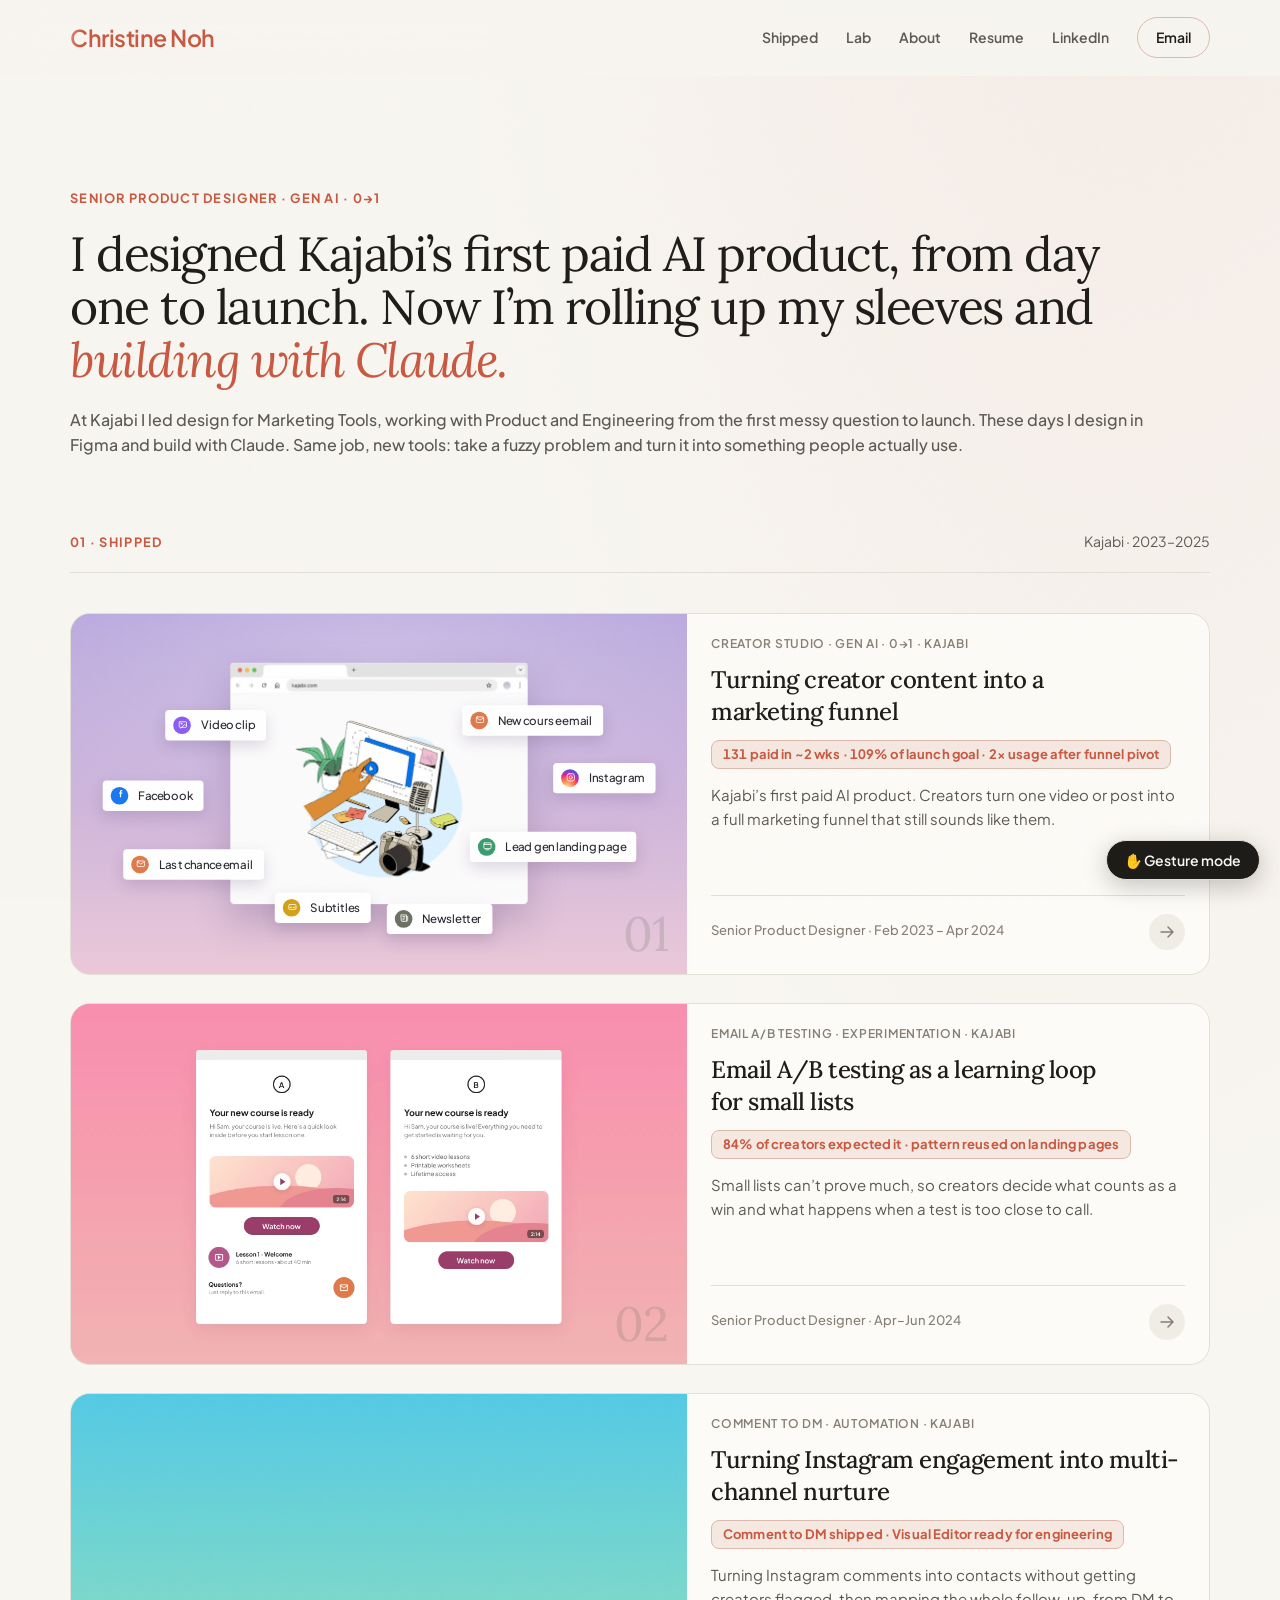
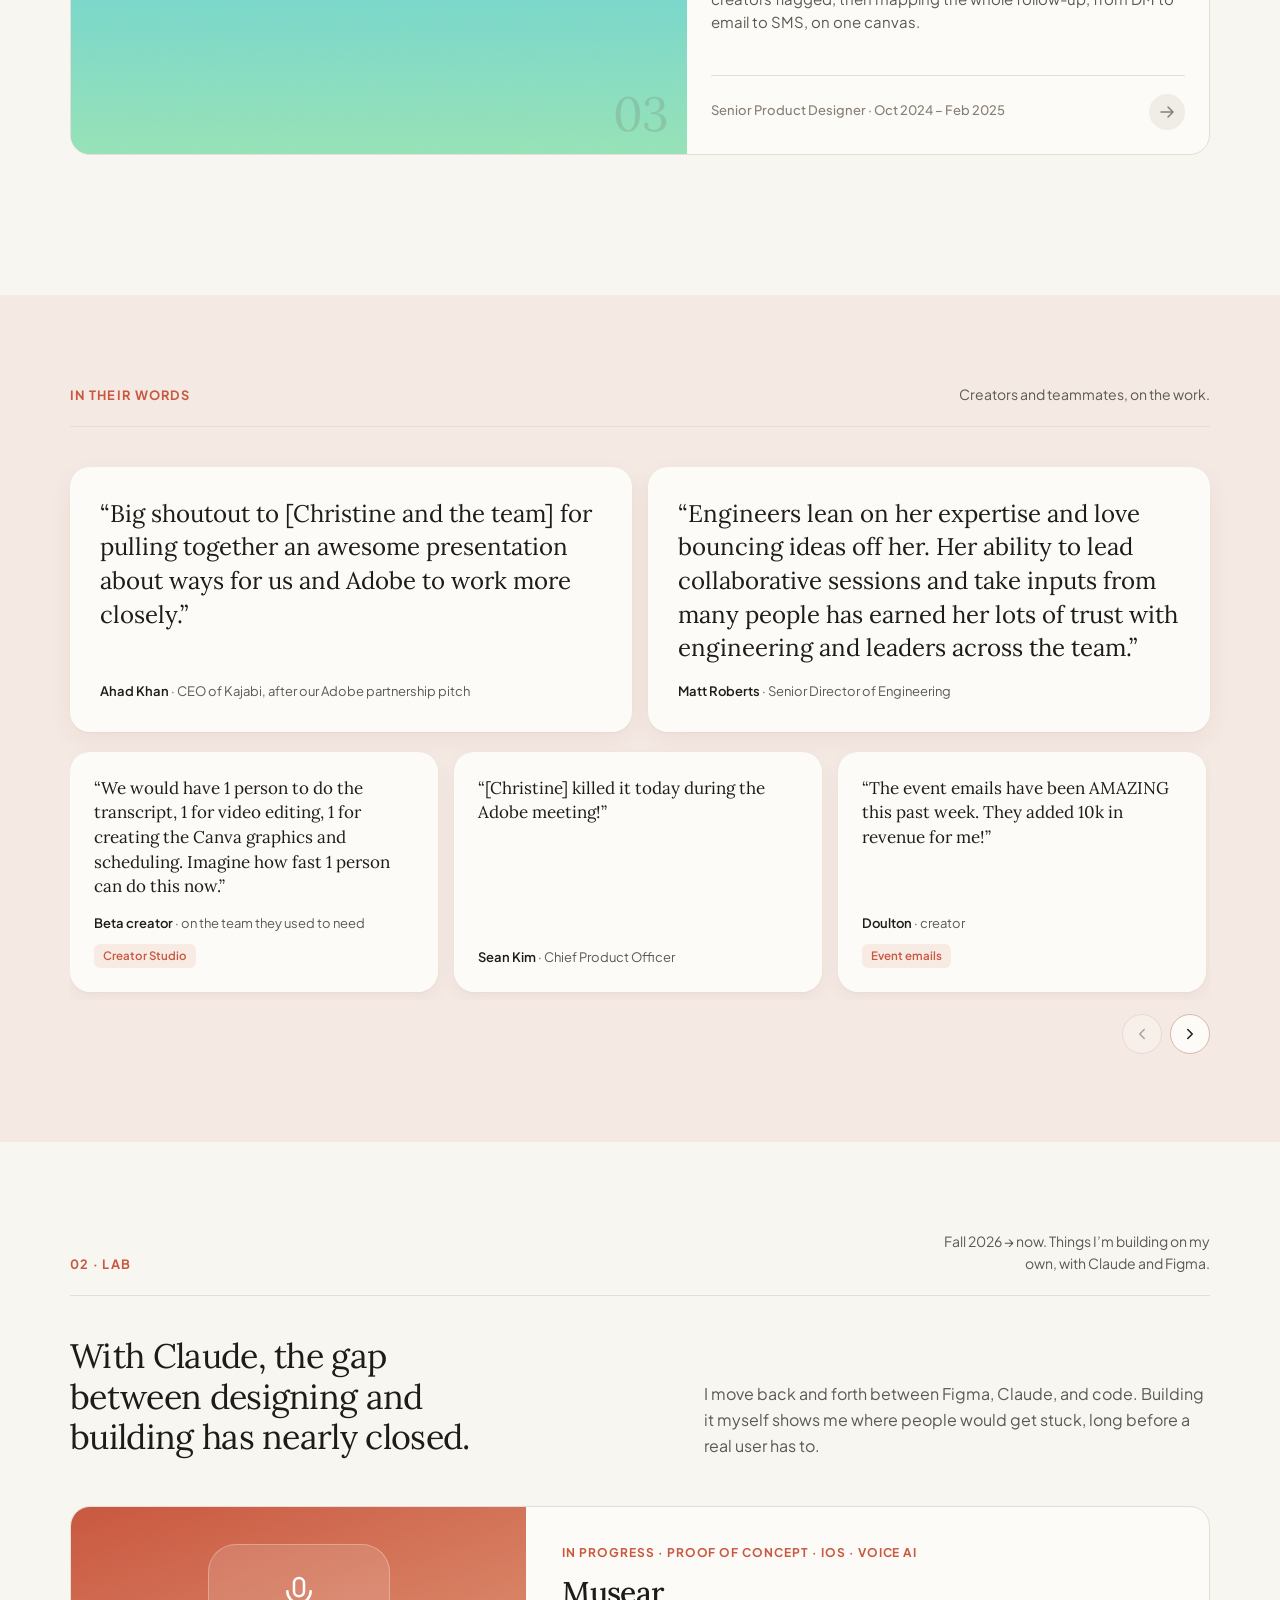
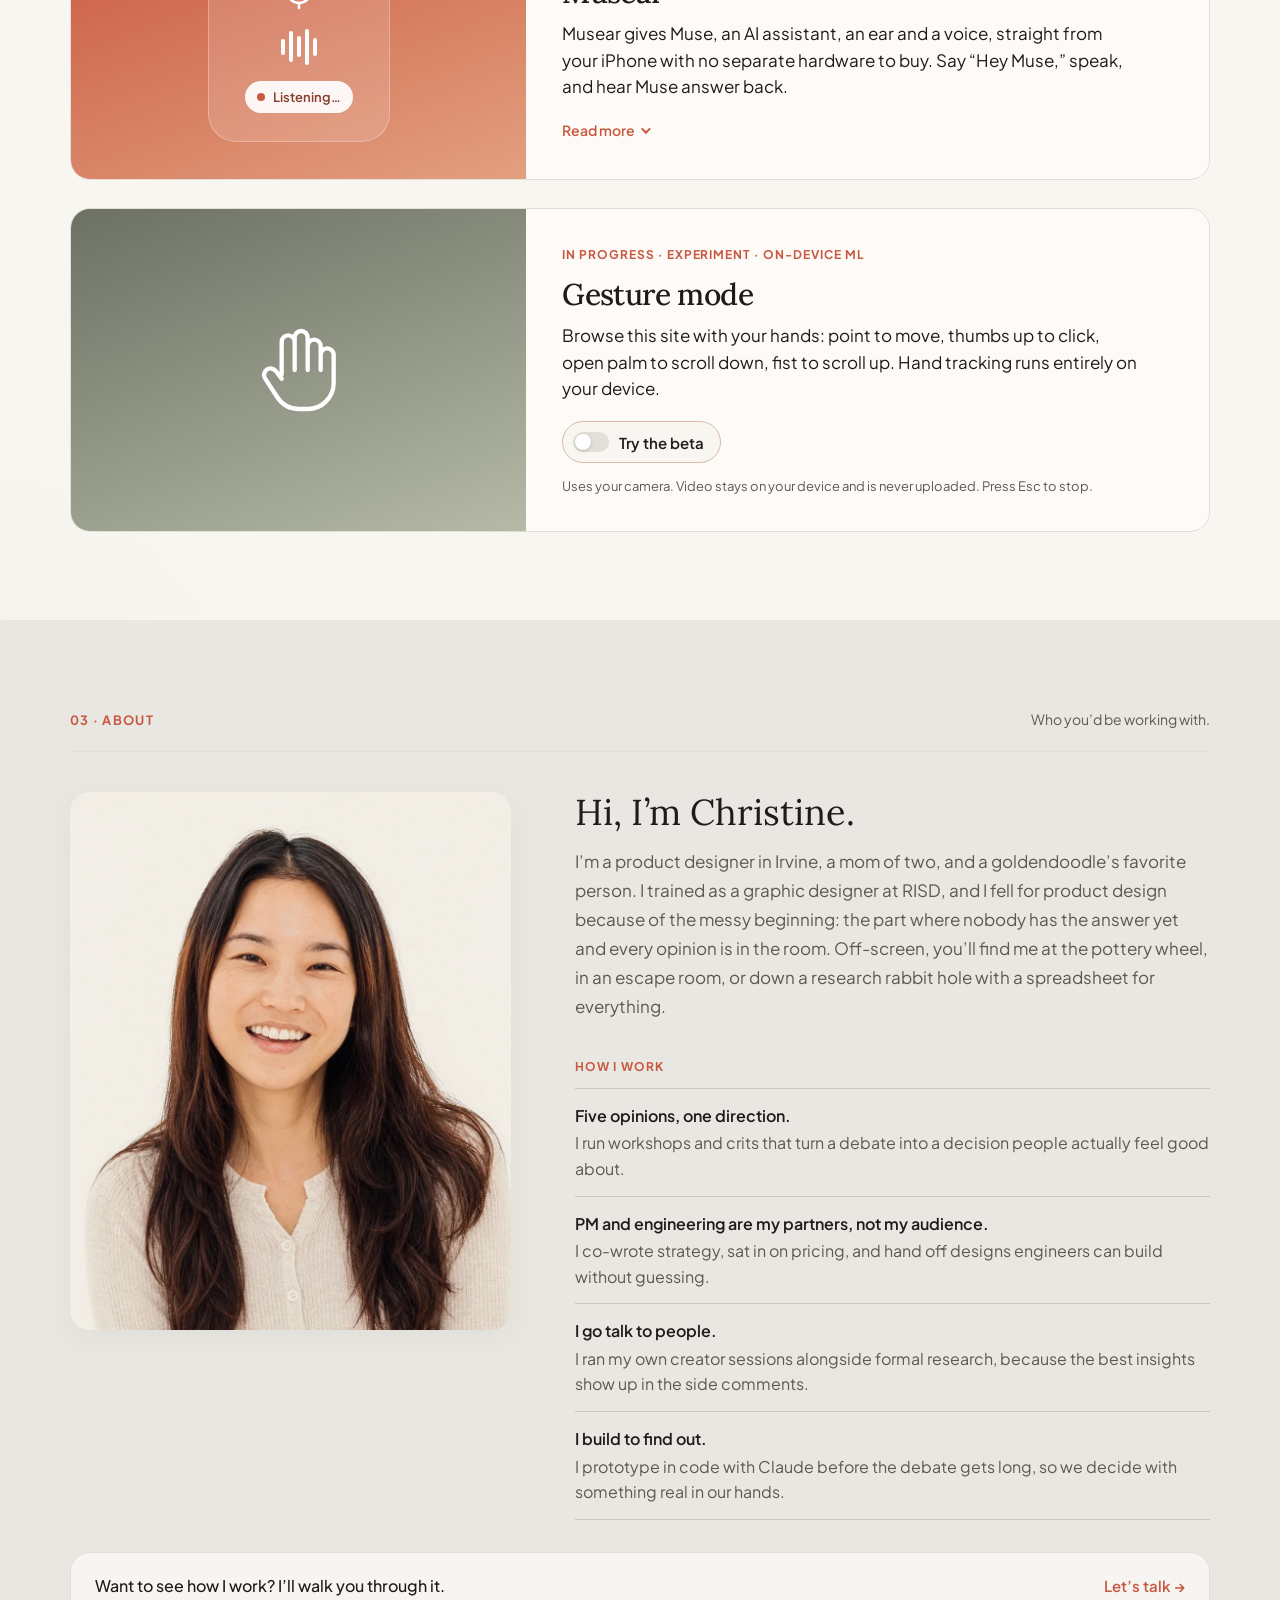
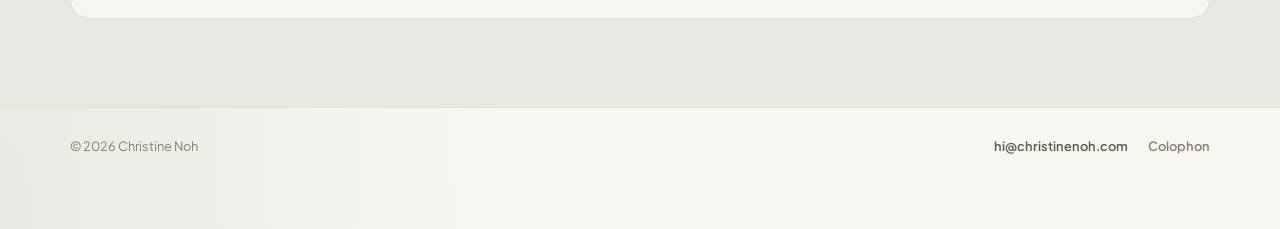
==== index.html @ 23e890aa "About: remove dog photo for now; portrait back to original layout Co-Authored-By: Claude Opus 5.5 <n" ====
<!DOCTYPE html>
<html lang="en">
  <head>
    <meta charset="UTF-8" />
    <meta name="viewport" content="width=device-width, initial-scale=1.0" />
    <title>Christine Noh — Senior Product Designer, Gen AI and 0→1</title>
    <meta
      name="description"
      content="Christine Noh is a Senior Product Designer focused on Gen AI and 0→1 products. She led Kajabi’s first paid AI product (Creator Studio) from concept to GA and now designs and builds with Figma, Claude, and Xcode."
    />
    <meta property="og:title" content="Christine Noh — Senior Product Designer, Gen AI and 0→1" />
    <meta property="og:description" content="Christine Noh is a Senior Product Designer focused on Gen AI and 0→1 products. She led Kajabi’s first paid AI product (Creator Studio) from concept to GA and now designs and builds with Figma, Claude, and Xcode." />
    <meta property="og:type" content="website" />
    <meta property="og:image" content="./assets/og.svg" />
    <meta name="twitter:card" content="summary_large_image" />
    <meta name="theme-color" content="#C95840" />
    <link rel="icon" href="./assets/favicon.svg?v=c1" type="image/svg+xml" />
    <link rel="icon" href="./assets/favicon-32.png?v=c1" type="image/png" sizes="32x32" />
    <link rel="apple-touch-icon" href="./assets/apple-touch-icon.png?v=c1" />
    <link rel="preconnect" href="https://fonts.googleapis.com" />
    <link rel="preconnect" href="https://fonts.gstatic.com" crossorigin />
    <link
      href="https://fonts.googleapis.com/css2?family=Lora:ital,wght@0,400;0,500;0,600;1,400&family=Plus+Jakarta+Sans:ital,wght@0,400;0,500;0,600;0,700;1,400&display=swap"
      rel="stylesheet"
    />
    <link rel="stylesheet" href="./styles.css?v=c3center" />
    <link rel="stylesheet" href="./mockups.css?v=nozoom1" />
    <script type="application/ld+json">
{
  "@context": "https://schema.org",
  "@type": "Person",
  "name": "Christine Noh",
  "url": "https://christinenoh.com",
  "jobTitle": "Senior Product Designer",
  "description": "Christine Noh is a Senior Product Designer focused on Gen AI and 0→1 products. She led Kajabi’s first paid AI product (Creator Studio) from concept to GA and now designs and builds with Figma, Claude, and Xcode.",
  "email": "mailto:hi@christinenoh.com",
  "sameAs": [
    "https://www.linkedin.com/in/xtinesun/"
  ],
  "homeLocation": {
    "@type": "Place",
    "name": "Irvine, CA (open to remote)"
  },
  "knowsAbout": [
    "Generative AI product design",
    "0→1 product design",
    "AI UX patterns",
    "Interaction design",
    "Prototyping",
    "Email and CRM",
    "Marketing automation",
    "Creator platforms",
    "Figma",
    "Claude",
    "Xcode",
    "Cursor"
  ],
  "alumniOf": [
    {
      "@type": "CollegeOrUniversity",
      "name": "Rhode Island School of Design (RISD)"
    },
    {
      "@type": "CollegeOrUniversity",
      "name": "Parsons School of Design"
    },
    {
      "@type": "CollegeOrUniversity",
      "name": "Pratt Institute"
    }
  ],
  "worksFor": {
    "@type": "Organization",
    "name": "Independent — Product Design & AI Prototyping"
  }
}
    </script>
  </head>
  <body class="page-home">
    <div class="grain" aria-hidden="true"></div>

    <a class="skip-link" href="#main-content">Skip to content</a>

    <header class="site-header" data-header>
      <div class="container header-inner">
        <a class="brand" href="./index.html" aria-label="Christine Noh — Home">
          Christine Noh
        </a>
        <nav class="header-nav" aria-label="Primary">
          <a class="nav-link nav-link--section" href="#shipped">Shipped</a>
          <a class="nav-link nav-link--section" href="#lab">Lab</a>
          <a class="nav-link nav-link--section" href="#about-me">About</a>
          <a class="nav-link" href="./resume.html" data-page-link>
            Resume
          </a>
          <a
            class="nav-link"
            href="https://www.linkedin.com/in/xtinesun"
            target="_blank"
            rel="noopener noreferrer"
          >
            LinkedIn
          </a>
          <a class="nav-link nav-link--accent" href="mailto:hi@christinenoh.com">
            Email
          </a>
        </nav>
      </div>
    </header>

    <main id="main-content">
      <section class="intro container" id="about">
        <p class="intro-role reveal" data-reveal>Senior Product Designer · Gen AI · 0→1</p>
        <div class="intro-block reveal" data-reveal>
          <h1 class="intro-line">
            I designed Kajabi’s first paid AI product, from day one to launch. Now I’m rolling up my sleeves and
            <em class="intro-accent">building with Claude.</em>
          </h1>
          <p class="intro-specialization">
            At Kajabi I led design for Marketing Tools, working with Product and Engineering from the first messy question to launch. These days I design in Figma and build with Claude. Same job, new tools: take a fuzzy problem and turn it into something people actually use.
          </p>
        </div>
      </section>

      <section class="projects container" id="shipped" aria-labelledby="projects-heading">
        <div class="projects-head reveal" data-reveal>
          <h2 id="projects-heading">01 · Shipped</h2>
          <p>Kajabi · 2023–2025</p>
        </div>

        <ul class="project-grid">
          <li class="reveal" data-reveal data-delay="1">
            <a class="project-card" href="./case-study-01.html" data-page-link>
              <div class="project-visual project-visual--01">
                <div class="hero-scene" aria-hidden="true">
                  <div class="hero-stage">
                    <div class="hero-cluster">
                    <div class="hero-window">
                      <img class="hero-window-img" src="./assets/cs-hero-browser-3x.webp?v=w1" alt="" width="927" height="753" decoding="async" />
                    </div>

                    <div class="hero-chip" style="--ox:-16.58%;--oy:-14.23%">
                      <div class="hero-chip-inner" style="animation-duration:5.4s;animation-delay:-.2s">
                        <span class="hero-chip-icon" style="--tint:#8b5cf6">
                          <svg viewBox="0 0 24 24" width="15" height="15" fill="none" stroke="currentColor" stroke-width="2" stroke-linecap="round" stroke-linejoin="round"><rect x="3" y="5" width="18" height="14" rx="2"/><circle cx="8.5" cy="10" r="1.5"/><path d="m21 16-4.5-4.5L7 21"/></svg>
                        </span>
                        <span class="hero-chip-label">Video clip</span>
                      </div>
                    </div>

                    <div class="hero-chip" style="--ox:22.92%;--oy:-2.63%">
                      <div class="hero-chip-inner" style="animation-duration:6.1s;animation-delay:-1.3s">
                        <span class="hero-chip-icon hero-chip-icon--ig">
                          <svg viewBox="0 0 24 24" width="15" height="15" fill="none" stroke="#fff" stroke-width="2" stroke-linecap="round" stroke-linejoin="round"><rect x="3" y="3" width="18" height="18" rx="5"/><circle cx="12" cy="12" r="4"/><circle cx="17.5" cy="6.5" r="1.1" fill="#fff" stroke="none"/></svg>
                        </span>
                        <span class="hero-chip-label">Instagram</span>
                      </div>
                    </div>

                    <div class="hero-chip" style="--ox:-22.88%;--oy:1.57%">
                      <div class="hero-chip-inner" style="animation-duration:5.8s;animation-delay:-2.1s">
                        <span class="hero-chip-icon" style="--tint:#1877f2">
                          <svg viewBox="0 0 24 24" width="15" height="15" fill="#fff"><path d="M14 9h2.5l.5-3H14V4.2c0-.8.3-1.2 1.3-1.2H17V.2C16.6.1 15.5 0 14.5 0 12 0 11 1.5 11 3.9V6H9v3h2v9h3z"/></svg>
                        </span>
                        <span class="hero-chip-label">Facebook</span>
                      </div>
                    </div>

                    <div class="hero-chip" style="--ox:15.62%;--oy:-15.23%">
                      <div class="hero-chip-inner" style="animation-duration:6.4s;animation-delay:-.8s">
                        <span class="hero-chip-icon" style="--tint:#e0794a">
                          <svg viewBox="0 0 24 24" width="15" height="15" fill="none" stroke="currentColor" stroke-width="2" stroke-linecap="round" stroke-linejoin="round"><rect x="3" y="5" width="18" height="14" rx="2"/><path d="m3 7 9 6 9-6"/></svg>
                        </span>
                        <span class="hero-chip-label">New course email</span>
                      </div>
                    </div>

                    <div class="hero-chip" style="--ox:-18.88%;--oy:16.67%">
                      <div class="hero-chip-inner" style="animation-duration:5.6s;animation-delay:-3.2s">
                        <span class="hero-chip-icon" style="--tint:#e0794a">
                          <svg viewBox="0 0 24 24" width="15" height="15" fill="none" stroke="currentColor" stroke-width="2" stroke-linecap="round" stroke-linejoin="round"><rect x="3" y="5" width="18" height="14" rx="2"/><path d="m3 7 9 6 9-6"/></svg>
                        </span>
                        <span class="hero-chip-label">Last chance email</span>
                      </div>
                    </div>

                    <div class="hero-chip" style="--ox:17.72%;--oy:12.67%">
                      <div class="hero-chip-inner" style="animation-duration:6.2s;animation-delay:-2.7s">
                        <span class="hero-chip-icon" style="--tint:#3b9c6e">
                          <svg viewBox="0 0 24 24" width="15" height="15" fill="none" stroke="currentColor" stroke-width="2" stroke-linecap="round" stroke-linejoin="round"><rect x="3" y="4" width="18" height="14" rx="2"/><path d="M3 8h18M8 21h8"/></svg>
                        </span>
                        <span class="hero-chip-label">Lead gen landing page</span>
                      </div>
                    </div>

                    <div class="hero-chip" style="--ox:-5.68%;--oy:26.17%">
                      <div class="hero-chip-inner" style="animation-duration:5.9s;animation-delay:-1.7s">
                        <span class="hero-chip-icon" style="--tint:#d4a017">
                          <svg viewBox="0 0 24 24" width="15" height="15" fill="none" stroke="currentColor" stroke-width="2" stroke-linecap="round" stroke-linejoin="round"><rect x="3" y="6" width="18" height="12" rx="2"/><path d="M6 13h4M14 13h4"/></svg>
                        </span>
                        <span class="hero-chip-label">Subtitles</span>
                      </div>
                    </div>

                    <div class="hero-chip" style="--ox:6.22%;--oy:28.77%">
                      <div class="hero-chip-inner" style="animation-duration:6.6s;animation-delay:-4.1s">
                        <span class="hero-chip-icon" style="--tint:#6d7164">
                          <svg viewBox="0 0 24 24" width="15" height="15" fill="none" stroke="currentColor" stroke-width="2" stroke-linecap="round" stroke-linejoin="round"><path d="M4 4h13v16H6a2 2 0 0 1-2-2z"/><path d="M17 8h3v10a2 2 0 0 1-2 2M8 8h5M8 12h5M8 16h3"/></svg>
                        </span>
                        <span class="hero-chip-label">Newsletter</span>
                      </div>
                    </div>
                    </div>
                  </div>
                </div>
                <span class="project-index" aria-hidden="true">01</span>
              </div>
              <div class="project-body">
                <p class="project-tag">Creator Studio · Gen AI · 0→1 · Kajabi</p>
                <h3 class="project-title">Turning creator content into a marketing&nbsp;funnel</h3>
                <p class="project-impact">131 paid in ~2 wks · 109% of launch goal · 2× usage after funnel pivot</p>
                <p class="project-hook">Kajabi’s first paid AI product. Creators turn one video or post into a full marketing funnel that still sounds like them.</p>
                <div class="project-footer">
                  <p class="project-desc">Senior Product Designer · Feb 2023 – Apr 2024</p>
                  <span class="project-arrow" aria-hidden="true">
                    <svg width="22" height="22" viewBox="0 0 22 22" fill="none">
                      <path d="M5 11h12M12 6l5 5-5 5" stroke="currentColor" stroke-width="1.5" stroke-linecap="round" stroke-linejoin="round"/>
                    </svg>
                  </span>
                </div>
              </div>
            </a>
          </li>

          <li class="reveal" data-reveal data-delay="2">
            <a class="project-card" href="./case-study-02.html" data-page-link>
              <div class="project-visual project-visual--02">
                <video
                  class="project-visual-gif project-visual-video"
                  muted
                  loop
                  playsinline
                  preload="auto"
                  poster="./assets/cs2-project-card-v2-poster.jpg?v=4"
                  width="1080"
                  height="676"
                  aria-label="Email A/B variants side by side — B dims as A is highlighted"
                  data-hover-play
                >
                  <source src="./assets/cs2-project-card-v2.webm?v=4" type="video/webm" />
                  <source src="./assets/cs2-project-card-v2.mp4?v=4" type="video/mp4" />
                </video>
                <div class="c2-ov" aria-hidden="true"><span class="c2-chip"><svg viewBox="0 0 24 24" fill="none" stroke="currentColor" stroke-width="3" stroke-linecap="round" stroke-linejoin="round"><path d="m5 12.5 4.5 4.5L19 7.5"/></svg>Winner</span></div>
                <span class="project-index" aria-hidden="true">02</span>
              </div>
              <div class="project-body">
                <p class="project-tag">Email A/B Testing · Experimentation · Kajabi</p>
                <h3 class="project-title">Email A/B testing as a learning loop for small&nbsp;lists</h3>
                <p class="project-impact">84% of creators expected it · pattern reused on landing pages</p>
                <p class="project-hook">Small lists can’t prove much, so creators decide what counts as a win and what happens when a test is too close to call.</p>
                <div class="project-footer">
                  <p class="project-desc">Senior Product Designer · Apr–Jun 2024</p>
                  <span class="project-arrow" aria-hidden="true">
                    <svg width="22" height="22" viewBox="0 0 22 22" fill="none">
                      <path d="M5 11h12M12 6l5 5-5 5" stroke="currentColor" stroke-width="1.5" stroke-linecap="round" stroke-linejoin="round"/>
                    </svg>
                  </span>
                </div>
              </div>
            </a>
          </li>

          <li class="reveal" data-reveal data-delay="3">
            <a class="project-card" href="./case-study-03.html" data-page-link>
              <div class="project-visual project-visual--03">
                <div class="c3" role="img" aria-label="An automation builds itself: an Instagram comment trigger, a Send DM step, then branches to a welcome email and SMS.">
                  <div class="c3-win">
                    <div class="c3-win-head">New automation</div>
                    <div class="c3-canvas">
                      <div class="c3-node c3-node--trig">
                        <span class="c3-ic c3-ic--ig"><svg viewBox="0 0 24 24" fill="none" stroke="#fff" stroke-width="2.2" stroke-linecap="round"><rect x="3" y="3" width="18" height="18" rx="5"/><circle cx="12" cy="12" r="4"/><circle cx="17.5" cy="6.5" r=".6" fill="#fff"/></svg></span>
                        <span class="c3-txt"><small>Trigger</small><b>Comment contains “GUIDE”</b></span>
                      </div>
                      <i class="c3-line c3-line--1"></i>
                      <div class="c3-node c3-node--dm">
                        <span class="c3-ic c3-ic--dm"><svg viewBox="0 0 24 24" fill="none" stroke="#fff" stroke-width="2.2" stroke-linecap="round" stroke-linejoin="round"><path d="M21 11.5a8.4 8.4 0 0 1-12.4 7.4L3 21l2.1-5.6A8.4 8.4 0 1 1 21 11.5z"/></svg></span>
                        <span class="c3-txt"><small>Action</small><b>Send DM with guide</b></span>
                      </div>
                      <i class="c3-line c3-line--2"></i>
                      <i class="c3-bar"></i>
                      <i class="c3-line c3-line--3a"></i>
                      <i class="c3-line c3-line--3b"></i>
                      <div class="c3-node c3-node--sm c3-node--email">
                        <span class="c3-ic c3-ic--email"><svg viewBox="0 0 24 24" fill="none" stroke="#fff" stroke-width="2.2" stroke-linecap="round" stroke-linejoin="round"><rect x="3" y="5" width="18" height="14" rx="2"/><path d="m3 7 9 6 9-6"/></svg></span>
                        <span class="c3-txt"><b>Welcome email</b></span>
                        <span class="c3-check c3-check--1"><svg viewBox="0 0 24 24" fill="none" stroke="#fff" stroke-width="3.2" stroke-linecap="round" stroke-linejoin="round"><path d="m5 12.5 4.5 4.5L19 7.5"/></svg></span>
                      </div>
                      <div class="c3-node c3-node--sm c3-node--sms">
                        <span class="c3-ic c3-ic--sms"><svg viewBox="0 0 24 24" fill="none" stroke="#fff" stroke-width="2.2" stroke-linecap="round" stroke-linejoin="round"><rect x="6" y="2.5" width="12" height="19" rx="3"/><path d="M11 18h2"/></svg></span>
                        <span class="c3-txt"><b>SMS follow-up</b></span>
                        <span class="c3-check c3-check--2"><svg viewBox="0 0 24 24" fill="none" stroke="#fff" stroke-width="3.2" stroke-linecap="round" stroke-linejoin="round"><path d="m5 12.5 4.5 4.5L19 7.5"/></svg></span>
                      </div>
                    </div>
                  </div>
                </div>
                <span class="project-index" aria-hidden="true">03</span>
              </div>
              <div class="project-body">
                <p class="project-tag">Comment to DM · Automation · Kajabi</p>
                <h3 class="project-title">Turning Instagram engagement into multi-channel&nbsp;nurture</h3>
                <p class="project-impact">Comment to DM shipped · Visual Editor ready for engineering</p>
                <p class="project-hook">Turning Instagram comments into contacts without getting creators flagged, then mapping the whole follow-up, from DM to email to SMS, on one canvas.</p>
                <div class="project-footer">
                  <p class="project-desc">Senior Product Designer · Oct 2024 – Feb 2025</p>
                  <span class="project-arrow" aria-hidden="true">
                    <svg width="22" height="22" viewBox="0 0 22 22" fill="none">
                      <path d="M5 11h12M12 6l5 5-5 5" stroke="currentColor" stroke-width="1.5" stroke-linecap="round" stroke-linejoin="round"/>
                    </svg>
                  </span>
                </div>
              </div>
            </a>
          </li>
        </ul>
      </section>

      <section class="voices-band container" id="words" aria-labelledby="voices-heading">
        <div class="projects-head reveal" data-reveal>
          <h2 id="voices-heading">In their words</h2>
          <p>Creators and teammates, on the work.</p>
        </div>
        <div class="v-featured reveal" data-reveal>
          <figure class="v-feature">
            <blockquote>“Big shoutout to [Christine and the team] for pulling together an awesome presentation about ways for us and Adobe to work more closely.”</blockquote>
            <figcaption><strong>Ahad Khan</strong> · CEO of Kajabi, after our Adobe partnership pitch</figcaption>
          </figure>
          <figure class="v-feature">
            <blockquote>“Engineers lean on her expertise and love bouncing ideas off her. Her ability to lead collaborative sessions and take inputs from many people has earned her lots of trust with engineering and leaders across the team.”</blockquote>
            <figcaption><strong>Matt Roberts</strong> · Senior Director of Engineering</figcaption>
          </figure>
        </div>
        <div class="v-carousel reveal" data-reveal>
          <ul class="v-track" tabindex="0" aria-label="More quotes. Scroll sideways or use the arrows.">
            <li class="v-card">
              <p class="v-text">“We would have 1 person to do the transcript, 1 for video editing, 1 for creating the Canva graphics and scheduling. Imagine how fast 1 person can do this now.”</p>
              <p class="v-who"><strong>Beta creator</strong> · on the team they used to need</p><span class="v-tag">Creator Studio</span>
            </li>
            <li class="v-card">
              <p class="v-text">“[Christine] killed it today during the Adobe meeting!”</p>
              <p class="v-who"><strong>Sean Kim</strong> · Chief Product Officer</p>
            </li>
            <li class="v-card">
              <p class="v-text">“The event emails have been AMAZING this past week. They added 10k in revenue for me!”</p>
              <p class="v-who"><strong>Doulton</strong> · creator</p><span class="v-tag">Event emails</span>
            </li>
            <li class="v-card">
              <p class="v-text">“Her meticulous attention to detail and hero-first approach were instrumental in simplifying a highly complex feature into something truly usable… an indispensable asset to both the engineering and product teams.”</p>
              <p class="v-who"><strong>Brent Totty</strong> · Director of Product</p>
            </li>
            <li class="v-card">
              <p class="v-text">“Within probably 2 or 3 hours, I had created a year’s worth of blog posts.”</p>
              <p class="v-who"><strong>Scott</strong> · creator, after turning one webinar into content</p><span class="v-tag">Creator Studio</span>
            </li>
            <li class="v-card">
              <p class="v-text">“Your creativity and dedication to design have consistently impressed me. This level of rigour sets you apart from other designers I’ve worked with outside of Kajabi.”</p>
              <p class="v-who"><strong>David Wang</strong> · Senior Product Manager, Creator Tools</p>
            </li>
            <li class="v-card">
              <p class="v-text">“She is an invaluable partner who enables our team to move quickly and thoughtfully.”</p>
              <p class="v-who"><strong>Sophia Sun</strong> · Senior Product Manager, Marketing Tools</p>
            </li>
            <li class="v-card">
              <p class="v-text">“Her approachable and professional demeanor creates a space where team members freely share ideas and feedback.”</p>
              <p class="v-who"><strong>Gabriel Tayag</strong> · Senior Product Designer</p>
            </li>
          </ul>
          <div class="v-nav">
            <button type="button" class="v-btn" data-v-prev aria-label="Previous quotes"><svg viewBox="0 0 24 24" width="18" height="18" fill="none" stroke="currentColor" stroke-width="2" stroke-linecap="round" stroke-linejoin="round"><path d="m15 18-6-6 6-6"/></svg></button>
            <button type="button" class="v-btn" data-v-next aria-label="More quotes"><svg viewBox="0 0 24 24" width="18" height="18" fill="none" stroke="currentColor" stroke-width="2" stroke-linecap="round" stroke-linejoin="round"><path d="m9 18 6-6-6-6"/></svg></button>
          </div>
        </div>
      </section>

      <section class="now container" id="lab" aria-labelledby="lab-heading">
        <div class="projects-head reveal" data-reveal>
          <h2 id="lab-heading">02 · Lab</h2>
          <p>Fall 2026 → now. Things I’m building on my own, with Claude and Figma.</p>
        </div>
        <div class="lab-intro reveal" data-reveal>
          <p class="lab-statement">With Claude, the gap between designing and building has nearly&nbsp;closed.</p>
          <p class="lab-support">I move back and forth between Figma, Claude, and code. Building it myself shows me where people would get stuck, long before a real user has to.</p>
        </div>

        <ul class="now-grid">
          <li class="reveal" data-reveal data-delay="1">
            <article class="now-card now-card--featured">
              <div class="now-visual now-visual--musear" aria-hidden="true">
                <div class="musear-mock">
                  <svg viewBox="0 0 24 24" width="40" height="40" fill="none" stroke="currentColor" stroke-width="1.5" stroke-linecap="round" stroke-linejoin="round"><rect x="9" y="3" width="6" height="11" rx="3"/><path d="M5 11a7 7 0 0 0 14 0M12 18v3"/></svg>
                  <span class="now-wave"><i></i><i></i><i></i><i></i><i></i></span>
                  <span class="musear-listening"><span class="musear-dot"></span>Listening…</span>
                </div>
              </div>
              <div class="now-body">
                <p class="now-status">In progress · Proof of concept · iOS · Voice AI</p>
                <h3 class="now-title">Musear</h3>
                <p class="now-hook">Musear gives Muse, an AI assistant, an ear and a voice, straight from your iPhone with no separate hardware to buy. Say “Hey Muse,” speak, and hear Muse answer&nbsp;back.</p>
                <details class="now-more">
                  <summary>Read more <span aria-hidden="true"></span></summary>
                <dl class="now-notes">
                  <div>
                    <dt>What it taught me</dt>
                    <dd>In my first build, I couldn’t tell if Musear was actually listening. Designing and coding at the same time caught that missing “listening” indicator, a gap I’d normally only find after real users tried it.</dd>
                  </div>
                  <div>
                    <dt>How I’m building it</dt>
                    <dd>Feasibility first. I’m coding and testing the core loop (call, speak, hear back) in Xcode with Claude. Once the proof of concept works, I’ll connect Claude to Figma through MCP to design the UX properly. If it doesn’t, I fail fast and move to the next&nbsp;idea.</dd>
                  </div>
                </dl>
                </details>
              </div>
            </article>
          </li>

          <li class="reveal" data-reveal data-delay="2">
            <article class="now-card now-card--compact">
              <div class="now-visual now-visual--gesture" aria-hidden="true">
                <svg viewBox="0 0 24 24" width="36" height="36" fill="none" stroke="currentColor" stroke-width="1.5" stroke-linecap="round" stroke-linejoin="round"><path d="M8 13V5.5a1.5 1.5 0 0 1 3 0V12M11 11.5v-7a1.5 1.5 0 0 1 3 0V12M14 6.5a1.5 1.5 0 0 1 3 0V12M17 8.5a1.5 1.5 0 0 1 3 0V15a6 6 0 0 1-6 6h-2a6 6 0 0 1-5-2.7l-2.8-4.3a1.5 1.5 0 0 1 2.5-1.7L8 14"/></svg>
              </div>
              <div class="now-body">
                <p class="now-status">In progress · Experiment · On-device ML</p>
                <h3 class="now-title">Gesture mode</h3>
                <p class="now-hook">Browse this site with your hands: point to move, thumbs up to click, open palm to scroll down, fist to scroll up. Hand tracking runs entirely on your device.</p>
                <div class="now-actions">
                  <button type="button" class="now-toggle" data-gesture-toggle aria-pressed="false" data-label-off="Try the beta" data-label-on="Turn off gesture mode">
                    <span class="now-toggle-switch" aria-hidden="true"></span>
                    <span data-gesture-toggle-label>Try the beta</span>
                  </button>
                  <p class="now-privacy">Uses your camera. Video stays on your device and is never uploaded. Press Esc to stop.</p>
                  <p class="now-desktop-note">Best on a laptop or desktop with a webcam. Open this page there to try it.</p>
                </div>
              </div>
            </article>
          </li>
        </ul>

      </section>

      <section class="about container" id="about-me" aria-labelledby="about-heading">
        <div class="projects-head reveal" data-reveal>
          <h2 id="about-heading">03 · About</h2>
          <p>Who you’d be working with.</p>
        </div>
        <div class="about-grid reveal" data-reveal>
          <div class="about-photos">
            <figure class="about-photo">
              <img src="./assets/christine-portrait.webp?v=2" width="900" height="1099" loading="lazy" decoding="async" alt="Christine Noh smiling at the camera, in a cream cardigan against a light background" />
            </figure>
          </div>
          <div class="about-body">
            <p class="about-hello">Hi, I’m Christine.</p>
            <p class="about-text">I’m a product designer in Irvine, a mom of two, and a goldendoodle’s favorite person. I trained as a graphic designer at RISD, and I fell for product design because of the messy beginning: the part where nobody has the answer yet and every opinion is in the room. Off-screen, you’ll find me at the pottery wheel, in an escape room, or down a research rabbit hole with a spreadsheet for everything.</p>
            <h3 class="about-subhead">How I work</h3>
            <ul class="about-list">
              <li><strong>Five opinions, one direction.</strong> I run workshops and crits that turn a debate into a decision people actually feel good about.</li>
              <li><strong>PM and engineering are my partners, not my audience.</strong> I co-wrote strategy, sat in on pricing, and hand off designs engineers can build without guessing.</li>
              <li><strong>I go talk to people.</strong> I ran my own creator sessions alongside formal research, because the best insights show up in the side comments.</li>
              <li><strong>I build to find out.</strong> I prototype in code with Claude before the debate gets long, so we decide with something real in our hands.</li>
            </ul>
          </div>
        </div>
        <div class="now-cta reveal" data-reveal>
          <p>Want to see how I work? I’ll walk you through it.</p>
          <a class="ai-stance-link" href="mailto:hi@christinenoh.com" data-copy-email title="Copy my email">Let’s talk <span aria-hidden="true">→</span></a>
        </div>
      </section>
    </main>

    <footer class="site-footer">
      <div class="container footer-inner">
        <p>&copy; <span data-year></span> Christine Noh</p>
        <nav class="footer-nav" aria-label="Footer">
          <a class="footer-email" href="mailto:hi@christinenoh.com">hi@christinenoh.com</a>
          <a class="footer-link" href="./colophon.html" data-page-link>Colophon</a>
        </nav>
      </div>
    </footer>

    <div class="gesture-ui">
      <button type="button" class="gesture-toggle" data-gesture-toggle aria-pressed="false" data-label-off="✋ Gesture mode" data-label-on="✋ Stop gesture mode">✋ Gesture mode</button>
      <div class="gesture-panel" data-gesture-panel hidden>
        <button type="button" class="gesture-panel-close" data-gesture-close aria-label="Close gesture legend">×</button>
        <div data-gesture-live hidden>
          <video class="gesture-video" data-gesture-video autoplay muted playsinline aria-label="Camera preview for hand gestures"></video>
          <p class="gesture-status" data-gesture-status>Starting…</p>
        </div>
        <ul class="gesture-legend">
          <li>☝️ Point your finger — move cursor (pauses scroll)</li>
          <li>👍 Thumbs up — click</li>
          <li>✋ Open palm — scroll down</li>
          <li>✊ Fist — scroll up</li>
        </ul>
        <p class="gesture-note">Video is processed on your device and never uploaded.</p>
      </div>
      <div class="gesture-cursor" data-gesture-cursor hidden aria-hidden="true"><span class="gesture-cursor-label" data-gesture-cursor-label></span></div>
    </div>

    <script>
      (() => {
        const vids = document.querySelectorAll("video[data-hover-play]");
        if (!vids.length) return;
        const reduce = window.matchMedia("(prefers-reduced-motion: reduce)").matches;
        const play = (v) => { const p = v.play(); if (p) p.catch(() => {}); };
        vids.forEach((v) => {
          const wrap = v.parentElement;
          // Winner chip appears while B is dimmed in the clip
          v.addEventListener("timeupdate", () => {
            const t = v.currentTime;
            wrap.classList.toggle("is-winner", t > 1.9 && t < 4.9);
          });
          if (reduce) { wrap.classList.add("is-winner"); return; } // poster + chip, no motion
          if ("IntersectionObserver" in window) {
            new IntersectionObserver((entries) => {
              entries.forEach((en) => (en.isIntersecting ? play(v) : v.pause()));
            }, { threshold: 0.4 }).observe(v);
          } else { play(v); }
        });
      })();
    </script>
    <script>
      (() => {
        const track = document.querySelector(".v-track");
        if (!track) return;
        const prev = document.querySelector("[data-v-prev]"), next = document.querySelector("[data-v-next]");
        const step = () => Math.max(260, track.clientWidth * 0.85);
        prev.addEventListener("click", () => track.scrollBy({ left: -step(), behavior: "smooth" }));
        next.addEventListener("click", () => track.scrollBy({ left: step(), behavior: "smooth" }));
        const sync = () => {
          prev.disabled = track.scrollLeft < 4;
          next.disabled = track.scrollLeft + track.clientWidth > track.scrollWidth - 4;
        };
        track.addEventListener("scroll", sync, { passive: true });
        window.addEventListener("resize", sync);
        sync();
      })();
    </script>
    <script src="./script.js?v=copyemail3"></script>
    <script type="module" src="./gestures.js?v=gm10"></script>
  </body>
</html>
---- styles.css ----
:root {
  /* Warm stone foundation */
  --bg: #f8f6f1;
  --bg-soft: #f0ede6;
  --bg-elevated: #fdfbf7;
  --text: #1e1c19;
  --text-muted: #5c5952;
  --text-subtle: #877f75;
  --border: #e3dfd6;
  --border-hover: #ccc8be;

  /* Olive sage — atmosphere & secondary UI */
  --accent: #6d7164;
  --accent-hover: #565950;
  --accent-soft: color-mix(in srgb, var(--accent) 10%, var(--bg));
  --accent-medium: color-mix(in srgb, var(--accent) 16%, var(--bg));
  --accent-glow: color-mix(in srgb, var(--accent) 7%, var(--bg));

  /* Terracotta coral — hierarchy & emphasis */
  --accent-bold: #c95840;
  --accent-bold-hover: #b04a35;
  --accent-bold-soft: color-mix(in srgb, var(--accent-bold) 9%, var(--bg));
  --accent-bold-medium: color-mix(in srgb, var(--accent-bold) 15%, var(--bg));
  --accent-bold-glow: color-mix(in srgb, var(--accent-bold) 8%, var(--bg));
  --accent-bold-border: color-mix(in srgb, var(--accent-bold) 28%, var(--border));

  --on-accent: #fdfbf7;
  --surface-muted: color-mix(in srgb, var(--text-subtle) 32%, var(--border));
  --surface-muted-strong: color-mix(in srgb, var(--text-subtle) 42%, var(--border));
  --shadow-sm: 0 8px 32px rgb(30 26 22 / 0.04);
  --shadow-md: 0 20px 60px rgb(30 26 22 / 0.06);

  /* Project visuals — warm family only */
  --visual-01-start: #f2ebe4;
  --visual-01-end: #e8dfd4;
  --visual-02-start: #edeae3;
  --visual-02-end: #e0e4db;
  --visual-03-start: #5acce4;
  --visual-03-end: #95e3bb;
  --visual-04-start: #f0ebe3;
  --visual-04-end: #e5ddd2;

  --radius: 14px;
  --radius-lg: 20px;
  --ease-out: cubic-bezier(0.22, 1, 0.36, 1);
  --ease-spring: cubic-bezier(0.34, 1.56, 0.64, 1);
  --font-serif: "Lora", Georgia, "Times New Roman", serif;
  --font-sans: "Plus Jakarta Sans", -apple-system, BlinkMacSystemFont, "Segoe UI", sans-serif;
  --header-h: 76px;
  --page-gutter: clamp(20px, 5vw, 56px);
  --container-max: 1140px;
  --container: min(var(--container-max), calc(100vw - 2 * var(--page-gutter)));
  --measure: 42rem;
}

*,
*::before,
*::after {
  box-sizing: border-box;
}

html {
  scroll-behavior: smooth;
}

body {
  margin: 0;
  font-family: var(--font-sans);
  font-size: 1rem;
  line-height: 1.6;
  color: var(--text);
  background-color: var(--bg);
  background-image:
    radial-gradient(ellipse 100% 75% at 88% -15%, var(--accent-bold-glow), transparent 56%),
    radial-gradient(ellipse 75% 55% at 0% 100%, var(--accent-soft), transparent 52%);
  -webkit-font-smoothing: antialiased;
  -moz-osx-font-smoothing: grayscale;
  font-feature-settings: "kern" 1, "liga" 1;
}

body.is-entering {
  opacity: 0;
}

body.is-entered {
  opacity: 1;
  transition: opacity 0.5s var(--ease-out);
}

body.is-leaving {
  opacity: 0;
  transition: opacity 0.25s var(--ease-out);
}

.grain {
  position: fixed;
  inset: 0;
  z-index: 9998;
  pointer-events: none;
  opacity: 0.028;
  background-image: url("data:image/svg+xml,%3Csvg viewBox='0 0 256 256' xmlns='http://www.w3.org/2000/svg'%3E%3Cfilter id='n'%3E%3CfeTurbulence type='fractalNoise' baseFrequency='0.85' numOctaves='4' stitchTiles='stitch'/%3E%3C/filter%3E%3Crect width='100%25' height='100%25' filter='url(%23n)'/%3E%3C/svg%3E");
  background-repeat: repeat;
  background-size: 180px;
}

body.page-home {
  min-height: 100vh;
  display: flex;
  flex-direction: column;
}

body.page-home main {
  flex: 1;
}

.visually-hidden {
  position: absolute;
  width: 1px;
  height: 1px;
  padding: 0;
  margin: -1px;
  overflow: hidden;
  clip: rect(0, 0, 0, 0);
  white-space: nowrap;
  border: 0;
}

.skip-link {
  position: absolute;
  left: -9999px;
  z-index: 100;
}

.skip-link:focus {
  left: 16px;
  top: 16px;
  background: var(--accent-bold);
  color: var(--on-accent);
  border-radius: 8px;
  padding: 8px 14px;
  font-size: 0.875rem;
}

.container {
  width: var(--container);
  margin: 0 auto;
  position: relative;
  z-index: 1;
}

/* ── Header ── */

.site-header {
  position: sticky;
  top: 0;
  z-index: 50;
  min-height: var(--header-h);
  display: flex;
  align-items: center;
  justify-content: center;
  padding-block: 14px;
  background: color-mix(in srgb, var(--bg) 90%, transparent);
  backdrop-filter: blur(20px);
  -webkit-backdrop-filter: blur(20px);
  border-bottom: 1px solid transparent;
  transition: border-color 0.4s var(--ease-out), box-shadow 0.4s var(--ease-out);
}

.site-header.is-scrolled {
  border-bottom-color: color-mix(in srgb, var(--border) 85%, transparent);
}

.header-inner {
  display: flex;
  align-items: center;
  justify-content: space-between;
  gap: 16px;
}

.brand {
  position: relative;
  display: inline-block;
  font-family: var(--font-sans);
  font-size: clamp(1.2rem, 2.5vw, 1.45rem);
  font-weight: 600;
  letter-spacing: -0.02em;
  text-decoration: none;
  color: var(--accent-bold);
  background-image: linear-gradient(
    105deg,
    var(--accent-bold) 0%,
    var(--accent-bold) 42%,
    color-mix(in srgb, #fff 55%, var(--accent-bold)) 50%,
    var(--accent-bold) 58%,
    var(--accent-bold) 100%
  );
  background-size: 220% 100%;
  background-position: 100% 0;
  background-clip: text;
  -webkit-background-clip: text;
  -webkit-text-fill-color: transparent;
  animation: brand-shine 12s linear infinite;
  transition:
    color 0.25s var(--ease-out),
    background-image 0.25s var(--ease-out),
    -webkit-text-fill-color 0.25s var(--ease-out);
}

.brand:hover {
  animation: none;
  background-image: none;
  color: var(--text);
  -webkit-text-fill-color: var(--text);
}

@keyframes brand-shine {
  0%,
  55% {
    background-position: 100% 0;
  }
  95%,
  100% {
    background-position: 0% 0;
  }
}

@media (prefers-reduced-motion: reduce) {
  .brand {
    animation: none;
    background-image: none;
    color: var(--accent-bold);
    -webkit-text-fill-color: var(--accent-bold);
  }
}

.brand:focus-visible,
.nav-link:focus-visible,
.project-card:focus-visible,
.back-link:focus-visible,
.footer-email:focus-visible,
.footer-link:focus-visible,
.case-nav a:focus-visible,
.case-more-list a:focus-visible {
  outline: 2px solid var(--accent-bold);
  outline-offset: 3px;
  border-radius: 4px;
}

.header-nav {
  display: flex;
  align-items: center;
  gap: clamp(12px, 3vw, 28px);
}

.nav-link {
  position: relative;
  display: inline-flex;
  align-items: center;
  gap: 5px;
  font-size: 0.875rem;
  font-weight: 600;
  color: var(--text-muted);
  text-decoration: none;
  padding: 8px 0;
  transition: color 0.25s var(--ease-out);
}

.nav-link::after {
  content: "";
  position: absolute;
  bottom: 4px;
  left: 0;
  width: 100%;
  height: 2px;
  background: var(--accent-bold);
  transform: scaleX(0);
  transform-origin: right;
  transition: transform 0.35s var(--ease-out);
}

.nav-link:hover {
  color: var(--text);
}

.nav-link:hover::after {
  transform: scaleX(1);
  transform-origin: left;
}

.nav-link--accent {
  padding: 8px 18px;
  border: 1.5px solid var(--accent-bold-border);
  border-radius: 999px;
  color: var(--text);
  justify-content: center;
  gap: 0;
  transition:
    color 0.25s var(--ease-out),
    background 0.25s var(--ease-out),
    border-color 0.25s var(--ease-out),
    transform 0.3s var(--ease-spring);
}

.nav-link--accent::after {
  display: none;
}

.nav-link--accent:hover {
  background: var(--accent-bold-hover);
  border-color: var(--accent-bold-hover);
  color: var(--on-accent);
  transform: translateY(-1px);
}

.copy-toast {
  position: fixed;
  left: 50%;
  bottom: max(24px, env(safe-area-inset-bottom, 0px));
  z-index: 10000;
  transform: translate(-50%, 10px);
  margin: 0;
  padding: 12px 18px;
  border-radius: 999px;
  border: 1px solid var(--border);
  background: var(--text);
  color: var(--on-accent);
  font-family: var(--font-sans);
  font-size: 0.875rem;
  font-weight: 500;
  letter-spacing: 0.01em;
  box-shadow: var(--shadow-md);
  opacity: 0;
  pointer-events: none;
  transition:
    opacity 0.28s var(--ease-out),
    transform 0.36s var(--ease-spring);
}

.copy-toast.is-visible {
  opacity: 1;
  transform: translate(-50%, 0);
}

/* ── Intro ── */

.intro {
  padding: clamp(56px, 11vw, 112px) 0 clamp(40px, 7vw, 72px);
}

.intro-role {
  margin: 0 0 20px;
  font-size: 0.8rem;
  font-weight: 700;
  letter-spacing: 0.1em;
  text-transform: uppercase;
  color: var(--accent-bold);
}

.intro-block {
  max-width: 26ch;
  font-family: var(--font-serif);
  font-size: clamp(2.25rem, 5.5vw, 3.75rem);
}

.intro-line {
  margin: 0;
  max-width: none;
  font-family: inherit;
  font-size: 0.92em;
  font-weight: 400;
  line-height: 1.1;
  letter-spacing: -0.03em;
  color: var(--text);
  text-wrap: pretty;
}

.intro-accent {
  font-style: italic;
  color: var(--accent-bold);
}

.intro-specialization {
  margin: 20px 0 0;
  max-width: none;
  width: 100%;
  font-family: var(--font-sans);
  font-size: 1rem;
  font-weight: 500;
  line-height: 1.6;
  color: var(--text-muted);
}

/* ── Projects section ── */

.projects {
  padding-bottom: clamp(72px, 12vw, 140px);
}

.projects-head {
  display: flex;
  align-items: flex-end;
  justify-content: space-between;
  gap: 24px;
  margin-bottom: clamp(28px, 4vw, 40px);
  padding-bottom: 20px;
  border-bottom: 1px solid var(--border);
}

.projects-head h2 {
  margin: 0;
  font-family: var(--font-sans);
  font-size: 0.8rem;
  font-weight: 700;
  letter-spacing: 0.1em;
  text-transform: uppercase;
  color: var(--accent-bold);
}

.projects-head p {
  margin: 0;
  font-size: 0.875rem;
  color: var(--text-muted);
  text-align: right;
  max-width: 28ch;
}

/* ── AI stance (homepage) ── */

.ai-stance {
  padding-bottom: clamp(72px, 12vw, 140px);
}

.ai-stance h2 {
  margin: 0 0 20px;
  padding-bottom: 20px;
  border-bottom: 1px solid var(--border);
  font-family: var(--font-sans);
  font-size: 0.8rem;
  font-weight: 700;
  letter-spacing: 0.1em;
  text-transform: uppercase;
  color: var(--accent-bold);
}

.ai-stance p {
  margin: 0 0 16px;
  max-width: 62ch;
  font-size: 1.0625rem;
  font-weight: 500;
  line-height: 1.6;
  color: var(--text);
}

.ai-stance-link {
  font-size: 0.9375rem;
  font-weight: 600;
  color: var(--accent-bold);
  text-decoration: none;
}

.ai-stance-link:hover {
  color: var(--accent-bold-hover);
  text-decoration: underline;
}

/* ── Term tooltips ── */

.term-tip {
  position: relative;
  border-bottom: 1px dashed var(--accent-bold);
  cursor: help;
}

.term-tip::after {
  content: attr(data-tip);
  position: absolute;
  bottom: calc(100% + 8px);
  left: 50%;
  z-index: 60;
  width: max-content;
  max-width: 250px;
  padding: 10px 12px;
  border-radius: 10px;
  background: var(--text);
  color: var(--bg);
  font-size: 0.78rem;
  font-weight: 500;
  line-height: 1.45;
  letter-spacing: normal;
  text-transform: none;
  white-space: normal;
  opacity: 0;
  visibility: hidden;
  transform: translateX(-50%) translateY(4px);
  transition: opacity 0.15s ease, transform 0.15s ease, visibility 0.15s;
  pointer-events: none;
}

.term-tip:hover::after,
.term-tip:focus-visible::after {
  opacity: 1;
  visibility: visible;
  transform: translateX(-50%) translateY(0);
}

/* ── Gesture mode (homepage prototype) ── */
/* Start from the Lab card or the floating toggle (desktop only). */
.gesture-panel[hidden],
.gesture-cursor[hidden] {
  display: none !important;
}

/* Phones & tablets: hand tracking is a desktop experience */
.now-desktop-note { display: none; margin: 8px 0 0; font-size: 0.8125rem; color: var(--text-muted); }
@media (hover: none), (pointer: coarse), (max-width: 820px) {
  .gesture-toggle,
  .now-card .now-toggle,
  .now-card .now-privacy { display: none !important; }
  .now-desktop-note { display: block; }
}

.gesture-toggle {
  position: fixed;
  right: 20px;
  bottom: 20px;
  z-index: 10000;
  padding: 10px 18px;
  border: 1px solid var(--border);
  border-radius: 999px;
  background: var(--text);
  color: var(--bg);
  font-family: var(--font-sans);
  font-size: 0.875rem;
  font-weight: 600;
  cursor: pointer;
  box-shadow: 0 6px 24px rgba(0, 0, 0, 0.22);
}

.gesture-toggle:hover {
  background: var(--accent-bold);
}

.gesture-panel {
  position: fixed;
  right: 20px;
  bottom: 72px;
  z-index: 10000;
  width: 208px;
  padding: 12px;
  border: 1px solid var(--border);
  border-radius: 16px;
  background: var(--bg);
  box-shadow: 0 12px 36px rgba(0, 0, 0, 0.22);
  pointer-events: none;
}

.gesture-panel-close {
  position: absolute;
  top: 6px;
  right: 8px;
  z-index: 2;
  width: 26px;
  height: 26px;
  border: none;
  border-radius: 50%;
  background: transparent;
  color: var(--text-muted);
  font-size: 1.05rem;
  line-height: 1;
  cursor: pointer;
  pointer-events: auto;
}

.gesture-panel-close:hover {
  background: var(--bg-soft);
  color: var(--text);
}

.gesture-video {
  display: block;
  width: 100%;
  border-radius: 10px;
  background: #111;
  transform: scaleX(-1);
}

.gesture-status {
  margin: 10px 0 8px;
  font-size: 0.8125rem;
  font-weight: 600;
  line-height: 1.4;
  color: var(--text);
}

.gesture-legend {
  list-style: none;
  margin: 0 0 8px;
  padding: 0;
  font-size: 0.8125rem;
  line-height: 1.7;
  color: var(--text-muted);
}

.gesture-note {
  margin: 0;
  font-size: 0.6875rem;
  line-height: 1.4;
  color: var(--text-muted);
}

.gesture-cursor {
  position: fixed;
  top: 0;
  left: 0;
  z-index: 10001;
  width: 36px;
  height: 36px;
  border: 2px solid var(--accent-bold);
  border-radius: 50%;
  background: color-mix(in srgb, var(--accent-bold) 12%, transparent);
  pointer-events: none;
  will-change: transform;
}

.gesture-cursor--pinch {
  background: var(--accent-bold);
}

.gesture-cursor-label {
  position: absolute;
  top: 42px;
  left: 50%;
  transform: translateX(-50%);
  padding: 2px 8px;
  border-radius: 999px;
  background: var(--text);
  color: var(--bg);
  font-family: var(--font-sans);
  font-size: 0.6875rem;
  font-weight: 600;
  white-space: nowrap;
}

.project-grid {
  list-style: none;
  margin: 0;
  padding: 0;
  display: grid;
  grid-template-columns: repeat(2, 1fr);
  gap: clamp(20px, 3vw, 28px);
  align-items: stretch;
}

.project-grid > li {
  display: flex;
  min-height: 100%;
}

.project-card {
  position: relative;
  display: flex;
  flex-direction: column;
  flex: 1 1 auto;
  width: 100%;
  height: 100%;
  text-decoration: none;
  color: inherit;
  background: var(--bg-elevated);
  border: 1px solid var(--border);
  border-radius: var(--radius-lg);
  overflow: hidden;
  transition:
    border-color 0.35s var(--ease-out),
    box-shadow 0.4s var(--ease-out),
    transform 0.45s var(--ease-out);
}

.project-card:hover {
  border-color: var(--border-hover);
  box-shadow: var(--shadow-md);
  transform: none;
}

.project-visual {
  position: relative;
  aspect-ratio: 16 / 10;
  display: flex;
  align-items: center;
  justify-content: center;
  padding: 0;
  overflow: hidden;
  background: linear-gradient(165deg, var(--visual-01-start) 0%, var(--visual-01-end) 100%);
  transition: transform 0.65s var(--ease-out);
}

.project-visual--01 {
  background:
    radial-gradient(120% 90% at 50% 12%, rgba(255, 255, 255, 0.26), transparent 60%),
    linear-gradient(180deg, #b6a4dd 0%, #cfb6dc 52%, #eac8d8 100%);
}

/* Lavender wash instead of the shared terracotta overlay */
.project-visual--01::after {
  background:
    radial-gradient(90% 80% at 50% 40%, rgba(255, 255, 255, 0.2), transparent 62%),
    linear-gradient(165deg, transparent 45%, rgba(120, 80, 160, 0.18) 100%);
}

/* Full-bleed gradient to the card edges; composition centered inside */
.project-visual--01 .hero-scene {
  position: absolute;
  inset: 0;
  width: 100%;
  height: 100%;
  aspect-ratio: auto;
  transform: none;
  border-radius: 0;
  pointer-events: none;
  transition: filter 0.55s var(--ease-out);
}

.project-visual--01 .hero-stage {
  position: absolute;
  inset: auto;
  left: 50%;
  top: 50%;
  width: 100%;
  height: auto;
  aspect-ratio: 1024 / 470;
  transform: translate(-50%, -50%) translateY(-10px) scale(1.6);
  transform-origin: center center;
  transition: transform 0.65s cubic-bezier(0.22, 1, 0.36, 1);
}

.project-visual--01 .hero-window {
  transition:
    transform 0.65s cubic-bezier(0.22, 1, 0.36, 1),
    box-shadow 0.55s var(--ease-out);
}

.project-visual--01 .hero-chip {
  transition: transform 0.65s cubic-bezier(0.22, 1, 0.36, 1);
}

.project-card:hover .project-visual--01 .hero-scene {
  filter: none;
}

.project-card:hover .project-visual--01 .hero-stage {
  transform: translate(-50%, -50%) translateY(-10px) scale(1.6);
}

.project-card:hover .project-visual--01 .hero-window {
  transform: translate(-50%, -50%);
  box-shadow:
    0 2.2cqw 4.4cqw rgba(60, 40, 90, 0.28),
    0 0.4cqw 1.2cqw rgba(255, 255, 255, 0.35);
}

.project-card:hover .project-visual--01 .hero-chip {
  transform: translate(-50%, -50%);
}

.project-card:hover .project-visual--01 .hero-chip-inner {
  box-shadow: 0 0.9cqw 2.2cqw rgba(60, 40, 90, 0.28);
}

.project-visual--02 {
  background: linear-gradient(180deg, #f98db0 0%, #f69eae 45%, #f1b5b4 100%);
}

.project-visual--02 .project-visual-gif {
  position: absolute;
  inset: 0;
  width: 100%;
  height: 100%;
  object-fit: contain;
  object-position: center;
  display: block;
}

/* Pink wash instead of the shared terracotta overlay */
.project-visual--02::after {
  display: block;
  background:
    radial-gradient(90% 80% at 50% 40%, rgba(255, 255, 255, 0.18), transparent 62%),
    linear-gradient(165deg, transparent 45%, rgba(180, 60, 100, 0.16) 100%);
}

.project-visual--03 {
  /* Full PNG behind transparent UI GIF — avoids GIF 256-color banding/streaks */
  background-color: #74d6d2;
  background-image: url("./assets/cs3-gradient-bg.jpg");
  background-size: cover;
  background-position: center;
  background-repeat: no-repeat;
  container-type: inline-size;
}

.project-visual--03 .project-visual-gif {
  position: absolute;
  inset: 0;
  width: 100%;
  height: 100%;
  object-fit: contain;
  object-position: center;
  display: block;
  background: transparent;
  /* Match CS1 .hero-window: 0 1.76cqw 3.91cqw rgba(60, 40, 90, 0.22) */
  filter: drop-shadow(0 1.76cqw 3.91cqw rgba(60, 40, 90, 0.22));
  transition: filter 0.55s var(--ease-out);
}

/* Match CS1 .hero-window hover shadow */
.project-card:hover .project-visual--03 .project-visual-gif {
  filter:
    drop-shadow(0 2.2cqw 4.4cqw rgba(60, 40, 90, 0.28))
    drop-shadow(0 0.4cqw 1.2cqw rgba(255, 255, 255, 0.35));
}

/* Soft wash overlay tuned to the cyan→mint gradient */
.project-visual--03::after {
  display: block;
  background:
    radial-gradient(90% 80% at 50% 40%, rgba(255, 255, 255, 0.18), transparent 62%),
    linear-gradient(165deg, transparent 45%, rgba(40, 140, 160, 0.12) 100%);
}

.project-card:hover .project-visual {
  transform: scale(1.03);
}

.project-visual::after {
  content: "";
  position: absolute;
  inset: 0;
  z-index: 4;
  background: linear-gradient(160deg, transparent 40%, var(--accent-bold-soft) 100%);
  opacity: 0;
  transition: opacity 0.45s var(--ease-out);
  pointer-events: none;
}

.project-card:hover .project-visual::after {
  opacity: 1;
}

.project-index {
  position: absolute;
  bottom: 16px;
  right: 20px;
  z-index: 5;
  font-family: var(--font-serif);
  font-size: clamp(2rem, 4vw, 3rem);
  font-weight: 400;
  line-height: 1;
  color: var(--accent);
  opacity: 0.22;
  letter-spacing: -0.03em;
  transition: opacity 0.4s var(--ease-out);
  pointer-events: none;
}

.project-card:hover .project-index {
  opacity: 0.34;
  transform: none;
}

.project-body {
  position: relative;
  display: flex;
  flex-direction: column;
  flex: 1 1 auto;
  padding: 20px 24px 24px;
}

.project-tag {
  margin: 0 0 10px;
  font-size: 0.75rem;
  font-weight: 600;
  letter-spacing: 0.06em;
  text-transform: uppercase;
  color: var(--text-subtle);
  transition: color 0.25s var(--ease-out);
}

.project-card:hover .project-tag {
  color: var(--accent-bold);
}

.project-title {
  margin: 0;
  font-family: var(--font-serif);
  font-size: clamp(1.2rem, 2.3vw, 1.5rem);
  font-weight: 500;
  line-height: 1.35;
  letter-spacing: -0.02em;
  text-wrap: pretty;
  color: var(--text);
  transition: color 0.25s var(--ease-out);
}

.project-impact {
  margin: 12px 0 0;
  align-self: flex-start;
  font-size: 0.8125rem;
  font-weight: 700;
  letter-spacing: 0.01em;
  line-height: 1.3;
  color: var(--accent-bold);
  background: var(--accent-bold-soft);
  border: 1px solid var(--accent-bold-border);
  border-radius: 8px;
  padding: 5px 11px;
  font-variant-numeric: tabular-nums;
}

.project-hook {
  margin: 14px 0 0;
  padding-bottom: 28px;
  font-size: 0.9375rem;
  font-weight: 400;
  line-height: 1.55;
  color: var(--text-muted);
}

/* Shared footer: divider + meta + arrow align across equal-height cards */
.project-footer {
  position: relative;
  margin-top: auto;
  padding-top: 18px;
  border-top: 1px solid var(--border);
  display: flex;
  align-items: flex-start;
  gap: 12px;
}

.project-desc {
  flex: 1 1 auto;
  margin: 0;
  padding: 7px 0; /* optically center first line with 36px arrow */
  border: none;
  font-size: 0.8125rem;
  font-weight: 500;
  line-height: 1.4;
  color: var(--text-subtle);
}

.project-arrow {
  flex: 0 0 auto;
  position: relative;
  display: flex;
  align-items: center;
  justify-content: center;
  width: 36px;
  height: 36px;
  border-radius: 50%;
  background: var(--bg-soft);
  color: var(--text-subtle);
  transition:
    color 0.25s var(--ease-out),
    background 0.25s var(--ease-out),
    transform 0.4s var(--ease-spring);
}

.project-card:hover .project-arrow {
  background: var(--accent-bold-hover);
  color: var(--on-accent);
  transform: translateX(2px) rotate(-45deg);
}

/* ── Footer ── */

.site-footer {
  border-top: 1px solid var(--border);
  padding: 28px 0 36px;
}

.footer-inner {
  display: flex;
  align-items: center;
  justify-content: space-between;
  gap: 16px;
}

.footer-nav {
  display: flex;
  align-items: center;
  gap: 20px;
}

.footer-link {
  font-size: 0.8rem;
  font-weight: 600;
  color: var(--text-subtle);
  text-decoration: none;
  transition: color 0.25s var(--ease-out);
}

.footer-link:hover {
  color: var(--accent-bold);
}

.footer-inner p {
  margin: 0;
  font-size: 0.8rem;
  color: var(--text-subtle);
}

.footer-email {
  font-size: 0.8rem;
  font-weight: 600;
  color: var(--text-muted);
  text-decoration: none;
  transition: color 0.25s var(--ease-out);
}

.footer-email:hover {
  color: var(--accent-bold);
}

/* ── Reveal animations ── */

.reveal {
  opacity: 0;
  transform: translateY(24px);
  transition:
    opacity 0.75s var(--ease-out),
    transform 0.75s var(--ease-out);
}

.reveal.is-visible {
  opacity: 1;
  transform: translateY(0);
}

.reveal[data-delay="1"] { transition-delay: 0.1s; }
.reveal[data-delay="2"] { transition-delay: 0.18s; }
.reveal[data-delay="3"] { transition-delay: 0.26s; }
.reveal[data-delay="4"] { transition-delay: 0.34s; }

/* ── Case study pages ── */

.scroll-progress {
  position: fixed;
  top: 0;
  left: 0;
  height: 2px;
  width: 0;
  background: var(--accent-bold);
  z-index: 60;
  transition: width 0.1s linear;
}

body.page-case main {
  padding-bottom: 80px;
}

body.media-modal-open {
  overflow: hidden;
}

.case-wrap {
  --case-nav-width: 180px;
  --case-layout-gap: clamp(32px, 5vw, 64px);
  --case-content-max: 720px;
  padding-top: clamp(40px, 8vw, 72px);
}

.case-toolbar {
  display: flex;
  align-items: center;
  justify-content: space-between;
  gap: 16px;
  flex-wrap: wrap;
  margin-bottom: clamp(32px, 5vw, 48px);
}

.case-toolbar .back-link {
  margin-bottom: 0;
}

.back-link {
  display: inline-flex;
  align-items: center;
  gap: 6px;
  margin-bottom: clamp(32px, 5vw, 48px);
  font-size: 0.875rem;
  font-weight: 600;
  color: var(--text-muted);
  text-decoration: none;
  transition: color 0.25s var(--ease-out), gap 0.35s var(--ease-out);
}

.back-link:hover {
  color: var(--accent-bold);
  gap: 10px;
}

.case-header {
  max-width: none;
  margin-bottom: clamp(32px, 5vw, 48px);
}

.case-header .project-tag {
  display: inline-block;
  margin-bottom: 16px;
  color: var(--accent-bold);
}

.case-header h1 {
  margin: 0;
  font-family: var(--font-serif);
  font-size: clamp(1.85rem, 4.5vw, 2.75rem);
  font-weight: 400;
  line-height: 1.15;
  letter-spacing: -0.025em;
  text-wrap: balance;
}

.case-meta-row {
  display: flex;
  align-items: center;
  gap: 16px;
  flex-wrap: wrap;
  margin-top: 16px;
}

.case-read-time {
  font-size: 0.8rem;
  font-weight: 600;
  color: var(--text-subtle);
}

.case-focus-hint {
  margin: 12px 0 0;
  padding: 12px 16px;
  font-size: 0.875rem;
  font-weight: 500;
  color: var(--text-muted);
  background: var(--bg-soft);
  border-radius: var(--radius);
  border-left: 2px solid var(--accent-bold);
  line-height: 1.5;
}

.case-focus-hint strong {
  color: var(--accent-bold);
  font-weight: 700;
}

.case-subtitle {
  margin: 18px 0 0;
  font-family: var(--font-sans);
  font-size: clamp(1rem, 1.6vw, 1.15rem);
  font-weight: 400;
  line-height: 1.45;
  color: var(--text-muted);
  letter-spacing: -0.005em;
  text-wrap: balance;
}

.case-tldr {
  max-width: none;
  margin-top: clamp(20px, 3vw, 32px);
  margin-bottom: clamp(28px, 4vw, 40px);
  padding: clamp(18px, 2.5vw, 24px) clamp(20px, 3vw, 28px);
  background: var(--accent-bold-soft);
  border: 1px solid var(--accent-bold-border);
  border-radius: var(--radius);
}

.case-tldr-label {
  margin: 0 0 8px;
  font-family: var(--font-sans);
  font-size: 0.7rem;
  font-weight: 700;
  letter-spacing: 0.1em;
  text-transform: uppercase;
  color: var(--accent-bold);
}

.case-tldr p {
  margin: 0;
  font-family: var(--font-sans);
  font-size: 1rem;
  line-height: 1.6;
  color: var(--text);
}

.case-tldr p + p {
  margin-top: 8px;
}

.case-tldr strong {
  color: var(--text);
  font-weight: 600;
}

.case-tldr-list {
  margin: 12px 0 0;
  padding: 0;
  list-style: none;
  display: grid;
  gap: 8px;
}

.case-tldr-list li {
  position: relative;
  padding-left: 18px;
  font-family: var(--font-sans);
  font-size: 1rem;
  line-height: 1.6;
  color: var(--text);
}

.case-tldr-list li::before {
  content: "—";
  position: absolute;
  left: 0;
  color: var(--accent-bold);
  font-weight: 600;
}

.case-exec {
  max-width: none;
  margin-top: clamp(20px, 3vw, 28px);
  padding: 16px 0;
  border-top: 1px solid var(--border);
  border-bottom: 1px solid var(--border);
  background: none;
  box-shadow: none;
  overflow: visible;
}

.case-exec::before {
  content: none;
}

.case-exec-head {
  display: flex;
  align-items: center;
  justify-content: space-between;
  gap: 12px;
  margin-bottom: 18px;
}

.case-exec-label {
  margin: 0;
  font-family: var(--font-sans);
  font-size: 0.7rem;
  font-weight: 700;
  letter-spacing: 0.1em;
  text-transform: uppercase;
  color: var(--accent-bold);
}

.case-exec-badge {
  display: inline-flex;
  align-items: center;
  gap: 7px;
  padding: 5px 11px 5px 9px;
  border-radius: 999px;
  background: var(--accent-bold-soft);
  border: 1px solid var(--accent-bold-border);
  font-size: 0.66rem;
  font-weight: 700;
  letter-spacing: 0.06em;
  text-transform: uppercase;
  color: var(--accent-bold);
  white-space: nowrap;
}

.case-exec-badge-dot {
  width: 6px;
  height: 6px;
  border-radius: 50%;
  background: var(--accent-bold);
  animation: exec-pulse 2.4s var(--ease-out) infinite;
}

@keyframes exec-pulse {
  0% {
    box-shadow: 0 0 0 0 color-mix(in srgb, var(--accent-bold) 45%, transparent);
  }
  70% {
    box-shadow: 0 0 0 7px transparent;
  }
  100% {
    box-shadow: 0 0 0 0 transparent;
  }
}

.case-exec-meta,
.case-exec-details {
  display: grid;
  grid-template-columns: repeat(auto-fit, minmax(200px, 1fr));
  gap: 12px;
  margin: 0;
  align-items: stretch;
}

.case-exec-detail--story {
  grid-column: 1 / -1;
}

.case-exec-detail--story dd {
  font-size: 0.95rem;
  line-height: 1.6;
  color: var(--text);
}

.case-impact-closure {
  margin-top: clamp(1.25rem, 2.5vw, 1.75rem);
  padding: 16px 18px;
  border: 1px solid var(--border);
  border-radius: var(--radius);
  background: var(--bg-elevated);
}

.case-impact-closure-label {
  margin: 0 0 10px;
  font-family: var(--font-sans);
  font-size: 0.64rem;
  font-weight: 700;
  letter-spacing: 0.09em;
  text-transform: uppercase;
  color: var(--accent-bold);
}

.case-impact-closure ul {
  margin: 0;
  padding: 0;
  list-style: none;
  display: grid;
  gap: 8px;
}

.case-impact-closure li {
  font-size: 0.92rem;
  line-height: 1.55;
  color: var(--text-muted);
}

.case-impact-closure li strong {
  color: var(--text);
  font-weight: 600;
}

.case-decision-vignette {
  margin: 14px 0 0;
  padding: 14px 16px;
  border-left: 3px solid var(--accent-bold);
  background: color-mix(in srgb, var(--accent-bold) 6%, var(--bg-elevated));
  border-radius: 0 var(--radius) var(--radius) 0;
  font-size: 0.95rem;
  line-height: 1.6;
  color: var(--text-muted);
}

.case-decision-vignette strong {
  color: var(--text);
}

.case-exec-meta {
  margin: 0;
  display: grid;
  grid-template-columns: 0.85fr 0.85fr 1.3fr;
  gap: 24px;
  align-items: start;
}

.case-exec-item {
  position: static;
  padding: 0 0 0 24px;
  border: none;
  border-left: 1px solid var(--border);
  border-radius: 0;
  background: none;
  transition: none;
}

.case-exec-item:first-child {
  padding-left: 0;
  border-left: none;
}

.case-exec-detail {
  position: relative;
  padding: 14px 16px;
  border: 1px solid var(--border);
  border-radius: var(--radius);
  background: var(--bg-elevated);
  transition:
    transform 0.4s var(--ease-spring),
    border-color 0.3s var(--ease-out),
    box-shadow 0.4s var(--ease-out);
}

.case-exec-detail:hover {
  transform: translateY(-3px);
  border-color: var(--accent-bold-border);
  box-shadow: var(--shadow-sm);
}

.case-exec-item dt {
  display: block;
  margin: 0 0 4px;
  font-family: var(--font-sans);
  font-size: 0.68rem;
  font-weight: 700;
  letter-spacing: 0.1em;
  text-transform: uppercase;
  color: var(--text-subtle);
}

.case-exec-detail dt {
  display: flex;
  align-items: center;
  gap: 8px;
  margin: 0 0 8px;
  font-family: var(--font-sans);
  font-size: 0.64rem;
  font-weight: 700;
  letter-spacing: 0.09em;
  text-transform: uppercase;
  color: var(--text-subtle);
}

.case-exec-item dt::before {
  content: none;
}

.case-exec-detail dt::before {
  content: "";
  width: 7px;
  height: 7px;
  border-radius: 2px;
  background: var(--accent-bold);
  transform: rotate(45deg);
  transition: transform 0.4s var(--ease-spring);
}

.case-exec-detail:hover dt::before {
  transform: rotate(135deg);
}

.case-exec-item dd {
  margin: 0;
  font-family: var(--font-sans);
  font-size: 0.92rem;
  font-weight: 550;
  line-height: 1.5;
  color: var(--text);
}

.case-exec-detail dd {
  margin: 0;
  font-family: var(--font-sans);
  font-size: 0.9rem;
  line-height: 1.5;
  color: var(--text-muted);
}

.case-exec-detail dd strong {
  color: var(--accent-bold);
  font-weight: 700;
}

@media (max-width: 720px) {
  .case-exec {
    padding: 14px 0;
  }

  .case-exec-meta {
    grid-template-columns: 1fr;
    gap: 0;
  }

  .case-exec-item {
    padding-left: 0;
    border-left: none;
    padding-top: 12px;
    margin-top: 12px;
    border-top: 1px solid var(--border);
  }

  .case-exec-item:first-child {
    padding-top: 0;
    margin-top: 0;
    border-top: none;
  }
}

.case-exec-list {
  margin: 0;
  padding: 0;
  list-style: none;
  display: grid;
  gap: 7px;
}

.case-exec-list li {
  position: relative;
  padding-left: 16px;
  font-family: var(--font-sans);
  font-size: 0.9rem;
  line-height: 1.5;
  color: var(--text-muted);
}

.case-exec-list li::before {
  content: "";
  position: absolute;
  left: 0;
  top: 0.5em;
  width: 5px;
  height: 5px;
  border-radius: 1px;
  background: var(--accent-bold);
  transform: rotate(45deg);
}

@media (prefers-reduced-motion: reduce) {
  .case-exec-badge-dot {
    animation: none;
  }
  .case-exec-item,
  .case-exec-detail,
  .case-exec-item dt::before,
  .case-exec-detail dt::before {
    transition: none;
  }
}

.case-hero-mockup {
  max-width: none;
  /* Reset browser <figure> defaults so CS2/CS3 match CS1 full width */
  margin-block: 0 clamp(32px, 5vw, 48px);
  margin-inline: 0;
  overflow: hidden;
  border-radius: var(--radius-lg);
  border: 1px solid var(--border);
  box-shadow: var(--shadow-md);
  transition:
    transform 0.45s var(--ease-out),
    box-shadow 0.45s var(--ease-out);
}

.case-hero-mockup .case-media-placeholder {
  border: none;
  border-radius: 0;
}

/* Case-study header images are static, matching CS3: no hover treatment */
body.page-case .case-hero-mockup:hover {
  transform: none;
  box-shadow: var(--shadow-md);
  cursor: default;
}

body.page-case .case-hero-mockup .hero-chip:hover .hero-chip-inner {
  box-shadow: 0 0.59cqw 1.56cqw rgba(60, 40, 90, 0.16);
}

.case-hero-mockup--cs2.reveal {
  transform: translateY(32px) scale(0.985);
}

.case-hero-mockup--cs2.reveal.is-visible {
  transform: translateY(0) scale(1);
}

.case-hero-mockup.case-hero-mockup--cs2 {
  /* Match CS1/CS3 hero height + homepage CS2 pink wash (beats mockups.css bg-soft) */
  aspect-ratio: 1024 / 470;
  position: relative;
  background: linear-gradient(180deg, #f98db0 0%, #f69eae 45%, #f1b5b4 100%);
  container-type: inline-size;
  overflow: hidden;
}

.case-hero-mockup.case-hero-mockup--cs2::before {
  display: none; /* drop accent glow so pink gradient stays clean */
}

.case-hero-mockup--cs2 .case-media-img {
  position: absolute;
  inset: 0;
  width: 100%;
  height: 100%;
  object-fit: contain;
  object-position: center;
  background: transparent;
  border: none;
  border-radius: 0;
  image-rendering: auto;
  -webkit-backface-visibility: hidden;
  backface-visibility: hidden;
  transform: translateZ(0);
}

@media (max-width: 720px) {
  /* Fill width like CS1: match GIF aspect so contain doesn't letterbox */
  .case-hero-mockup.case-hero-mockup--cs2 {
    width: 100%;
    max-width: none;
    margin-inline: 0;
    aspect-ratio: 2160 / 1350;
  }

  .case-hero-mockup--cs2 .case-media-img {
    object-fit: cover;
    object-position: center;
  }

  /* Keep CS2 readable on small screens */
  body.page-case:has(.case-hero-mockup--cs2) {
    overflow-x: clip;
  }

  body.page-case:has(.case-hero-mockup--cs2) .case-wrap {
    overflow-x: clip;
  }

  body.page-case:has(.case-hero-mockup--cs2) .case-layout,
  body.page-case:has(.case-hero-mockup--cs2) .case-content,
  body.page-case:has(.case-hero-mockup--cs2) .case-block,
  body.page-case:has(.case-hero-mockup--cs2) .case-accordion,
  body.page-case:has(.case-hero-mockup--cs2) .case-media-img,
  body.page-case:has(.case-hero-mockup--cs2) .case-decision-figure,
  body.page-case:has(.case-hero-mockup--cs2) img {
    max-width: 100%;
  }

  body.page-case:has(.case-hero-mockup--cs2) .case-accordion-summary {
    gap: 8px;
    align-items: flex-start;
  }

  body.page-case:has(.case-hero-mockup--cs2) .case-accordion-meta {
    white-space: normal;
    text-align: left;
  }

  body.page-case:has(.case-hero-mockup--cs2) pre,
  body.page-case:has(.case-hero-mockup--cs2) table {
    max-width: 100%;
    overflow-x: auto;
  }
}

.hero-scene--video {
  background: linear-gradient(180deg, #f98db0 0%, #f69eae 45%, #f1b5b4 100%);
}

.case-hero-mockup.case-hero-mockup--cs3 {
  /* Match CS1/CS2 hero height */
  aspect-ratio: 1024 / 470;
  position: relative;
  /* Same teal→mint wash as the homepage CS3 preview card (beats mockups.css bg-soft) */
  background-color: #74d6d2;
  background-image: url("./assets/cs3-gradient-bg.jpg");
  background-size: cover;
  background-position: center;
  background-repeat: no-repeat;
  container-type: inline-size;
}

.case-hero-mockup.case-hero-mockup--cs3::before {
  display: none;
}

.case-hero-mockup--cs3 .case-media-img {
  position: absolute;
  inset: 0;
  width: 100%;
  height: 100%;
  /* Full preview UI; gradient shows in the side gutters like the card */
  object-fit: contain;
  object-position: center;
  background: transparent;
  filter: drop-shadow(0 1.76cqw 3.91cqw rgba(60, 40, 90, 0.22));
}

@media (max-width: 720px) {
  /* Match CS1 full content width — fill frame instead of letterboxing */
  .case-hero-mockup.case-hero-mockup--cs3 {
    width: 100%;
    max-width: none;
    margin-inline: 0;
    aspect-ratio: 1440 / 900;
  }

  .case-hero-mockup--cs3 .case-media-img {
    object-fit: cover;
    object-position: center;
    filter: none;
  }
}

.hero-scene--video .case-hero-video {
  position: absolute;
  inset: 0;
  display: block;
  width: 100%;
  height: 100%;
  object-fit: cover;
  object-position: center;
}

/* Synced step control — sits in the pink band above the product panel */
.cs2-hero-steps {
  --cs2-steps-pad: 5px;
  --cs2-steps-gap: 3px;
  position: absolute;
  left: 50%;
  top: 15.75%;
  z-index: 2;
  transform: translateX(-50%);
  pointer-events: none;
}

.cs2-hero-steps__track {
  position: relative;
  display: flex;
  align-items: center;
  gap: var(--cs2-steps-gap);
  padding: var(--cs2-steps-pad);
  border-radius: 999px;
  background: rgba(255, 255, 255, 0.88);
  box-shadow:
    0 8px 24px rgba(80, 35, 60, 0.12),
    0 1px 0 rgba(255, 255, 255, 0.7) inset;
  backdrop-filter: blur(10px);
  -webkit-backdrop-filter: blur(10px);
}

.cs2-hero-steps__thumb {
  position: absolute;
  /* Inset matches track pad so the black pill sits inside the grey track */
  top: var(--cs2-steps-pad);
  bottom: var(--cs2-steps-pad);
  left: 0;
  width: 0;
  border-radius: 999px;
  background: #1c1a20;
  box-shadow: 0 2px 8px rgba(20, 16, 24, 0.22);
  transition:
    transform 0.45s cubic-bezier(0.22, 1, 0.36, 1),
    width 0.45s cubic-bezier(0.22, 1, 0.36, 1);
  pointer-events: none;
  z-index: 0;
}

.cs2-hero-steps__seg {
  position: relative;
  z-index: 1;
  appearance: none;
  border: 0;
  margin: 0;
  /* Symmetric padding so label sits optically centered in the black thumb */
  padding: 0.5em 1.1em;
  border-radius: 999px;
  background: transparent;
  color: #78726a;
  font: inherit;
  font-size: clamp(0.72rem, 1.35cqw, 0.95rem);
  font-weight: 650;
  letter-spacing: 0.01em;
  line-height: 1.2;
  white-space: nowrap;
  cursor: default;
  transition: color 0.3s ease;
}

.cs2-hero-steps__seg.is-active {
  color: #fff;
}

.cs2-hero-steps__seg:focus-visible {
  outline: 2px solid #1c1a20;
  outline-offset: 3px;
}

@media (max-width: 640px) {
  .cs2-hero-steps {
    --cs2-steps-pad: 4px;
    --cs2-steps-gap: 2px;
    top: 14.25%;
  }

  .cs2-hero-steps__seg {
    padding: 0.45em 0.92em;
  }
}

@media (prefers-reduced-motion: reduce) {
  .case-hero-mockup--cs2.reveal,
  .case-hero-mockup--cs2.reveal.is-visible {
    transition: none;
    transform: none;
  }

  .cs2-hero-steps__thumb {
    transition: none;
  }
}

.hero-scene {
  position: relative;
  width: 100%;
  aspect-ratio: 1024 / 470;
  container-type: inline-size;
  background:
    radial-gradient(120% 90% at 50% 12%, rgba(255, 255, 255, 0.26), transparent 60%),
    linear-gradient(180deg, #b6a4dd 0%, #cfb6dc 52%, #eac8d8 100%);
  overflow: hidden;
}

@media (max-width: 720px) {
  /* Match CS2 mobile hero frame size */
  body.page-case .case-hero-mockup:has(.hero-scene) {
    width: 100%;
    max-width: none;
    margin-inline: 0;
    aspect-ratio: 2160 / 1350;
  }

  body.page-case .case-hero-mockup .hero-scene {
    height: 100%;
    aspect-ratio: auto;
  }
}

/* Sized to match the original 1024×470 reference: window 309×251 */
.hero-stage {
  position: absolute;
  inset: 0;
  /* translateY after scale → true 10px on screen; background stays on .hero-scene */
  transform: translateY(-10px) scale(1.2);
  transform-origin: center center;
}

/* Browser + pills share one anchor so pills track browser movement */
.hero-cluster {
  --hx: 50%;
  --hy: 50%;
  position: absolute;
  inset: 0;
}

.hero-window {
  position: absolute;
  left: var(--hx);
  top: var(--hy);
  transform: translate(-50%, -50%);
  width: 30.176%;
  aspect-ratio: 309 / 251;
  border-radius: 0.29cqw;
  box-shadow: 0 1.76cqw 3.91cqw rgba(60, 40, 90, 0.22);
  overflow: hidden;
}

.hero-window-img {
  display: block;
  width: 100%;
  height: 100%;
  object-fit: contain;
  object-position: center;
}

.hero-chip {
  position: absolute;
  left: calc(var(--hx) + var(--ox));
  top: calc(var(--hy) + var(--oy));
  transform: translate(-50%, -50%);
  z-index: 2;
}

/* Pill chrome matched to original on 1024-wide canvas:
   height ~31px, icon ~18px, left pad ~9, gap ~10–11, right pad ~11 */
.hero-chip-inner {
  display: inline-flex;
  align-items: center;
  gap: 0.98cqw;
  height: 3.03cqw;
  padding: 0 1.07cqw 0 0.88cqw;
  background: #fff;
  border-radius: 0.39cqw;
  box-shadow: 0 0.59cqw 1.56cqw rgba(60, 40, 90, 0.16);
  white-space: nowrap;
  box-sizing: border-box;
  animation: hero-float 6s ease-in-out infinite;
  transition: box-shadow 0.3s var(--ease-out);
  will-change: transform;
}

.hero-chip:hover .hero-chip-inner {
  box-shadow: 0 0.98cqw 2.15cqw rgba(60, 40, 90, 0.26);
}

.hero-chip-icon {
  display: inline-flex;
  align-items: center;
  justify-content: center;
  width: 1.76cqw;
  height: 1.76cqw;
  border-radius: 50%;
  background: var(--tint, #6d7164);
  color: #fff;
  flex: none;
}

.hero-chip-icon svg {
  width: 0.98cqw;
  height: 0.98cqw;
}

.hero-chip-icon--ig {
  background: radial-gradient(circle at 30% 107%, #fdf497 0%, #fd5949 45%, #d6249f 60%, #285aeb 90%);
}

.hero-chip-label {
  font-family: var(--font-sans);
  font-size: 1.17cqw;
  font-weight: 500;
  letter-spacing: -0.01em;
  color: #2a2730;
  line-height: 1;
}

@keyframes hero-float {
  0%,
  100% {
    transform: translateY(0) rotate(-0.5deg);
  }
  50% {
    transform: translateY(-5px) rotate(0.5deg);
  }
}

@media (prefers-reduced-motion: reduce) {
  .hero-chip-inner {
    animation: none;
  }

  .project-card:hover .project-visual--01 .hero-chip-inner {
    animation: none;
  }

  .project-card:hover .project-visual--01 .hero-scene {
    filter: none;
  }

  .project-card:hover .project-visual--01 .hero-stage {
    transform: translate(-50%, -50%) translateY(-10px) scale(1.6);
  }

  .project-card:hover .project-visual--01 .hero-window,
  .project-card:hover .project-visual--01 .hero-chip {
    transform: translate(-50%, -50%);
  }

}

.case-figure {
  margin: clamp(20px, 3vw, 28px) 0;
  padding: clamp(18px, 2.5vw, 24px) clamp(20px, 3vw, 28px);
  background: var(--bg-elevated);
  border: 1px solid var(--border);
  border-radius: var(--radius);
}

.case-figure-caption {
  margin: clamp(14px, 2vw, 18px) 0 0;
  font-family: var(--font-sans);
  font-size: 0.82rem;
  line-height: 1.5;
  color: var(--text-muted);
}

.case-stats-grid {
  display: grid;
  grid-template-columns: repeat(3, 1fr);
  gap: clamp(16px, 3vw, 24px);
}

.case-stats-grid--single {
  grid-template-columns: 1fr;
}

.case-stats-grid--single .case-stat-block {
  border-right: none;
  padding-right: 0;
  max-width: 36rem;
}

.case-stat-block {
  display: flex;
  flex-direction: column;
  gap: 8px;
  padding-right: clamp(12px, 2vw, 20px);
  border-right: 1px solid var(--border);
}

.case-stat-block:last-child {
  padding-right: 0;
  border-right: none;
}

.case-table-wrap {
  margin: 12px 0 0;
  overflow-x: auto;
  border: 1px solid var(--border);
  border-radius: var(--radius);
  background: var(--bg-elevated);
}

.case-table {
  width: 100%;
  border-collapse: collapse;
  font-family: var(--font-sans);
  font-size: 0.9rem;
  line-height: 1.4;
}

.case-table th,
.case-table td {
  padding: 11px 14px;
  text-align: left;
  border-bottom: 1px solid var(--border);
  vertical-align: top;
}

.case-table th {
  font-size: 0.72rem;
  font-weight: 700;
  letter-spacing: 0.06em;
  text-transform: uppercase;
  color: var(--text-muted);
  background: var(--bg-soft);
}

.case-table tbody tr:last-child th,
.case-table tbody tr:last-child td {
  border-bottom: none;
}

.case-table td:nth-child(2),
.case-table th:nth-child(2),
.case-table td:nth-child(3),
.case-table th:nth-child(3) {
  white-space: nowrap;
}

.case-table-row--highlight td {
  background: var(--accent-bold-soft);
  color: var(--text);
  font-weight: 500;
}

.case-table-row--highlight td:last-child {
  color: var(--accent-bold);
}

.case-status {
  display: inline-flex;
  align-items: center;
  justify-content: center;
  font-size: 1rem;
  font-weight: 600;
  line-height: 1;
}

.case-status--have {
  color: var(--accent);
}

.case-status--missing {
  color: var(--accent-bold);
}

.case-table--okrs td:first-child {
  width: 3.25rem;
  white-space: nowrap;
  color: var(--accent-bold);
  font-family: var(--font-serif);
  font-style: italic;
  font-size: 1.05rem;
}

.case-table--okrs td:nth-child(2) {
  white-space: normal;
  min-width: 11rem;
  color: var(--text-muted);
  font-size: 0.86rem;
}

.case-table--okrs td:nth-child(3) {
  white-space: normal;
}

.case-table-note {
  margin: 10px 0 0;
  font-size: 0.82rem;
  line-height: 1.5;
  color: var(--text-muted);
}

.case-segments {
  margin: 1.25rem 0 0;
  padding: 18px 20px;
  border: 1px solid var(--border);
  border-radius: var(--radius);
  background: var(--bg-elevated);
}

.case-segments--page-bg {
  background: var(--bg);
}

/* What's next sections — white background on every case study */
.case-segments[aria-label="What's next"],
#future.case-block,
#future .case-accordion {
  background: #fff;
}

.case-segments-accordion .case-accordion-body {
  margin-top: 14px;
  padding-top: 0;
}

.case-segments-accordion .case-accordion-summary {
  display: flex;
  align-items: center;
  gap: 12px 16px;
}

.case-segments-accordion .case-accordion-title {
  flex: 1;
  min-width: 0;
}

.case-segments-accordion .case-accordion-meta {
  flex-shrink: 0;
}

.case-segments-accordion .case-segments-intro {
  margin-bottom: 14px;
}

.case-segments-label {
  margin: 0 0 6px;
  font-family: var(--font-sans);
  font-size: 0.72rem;
  font-weight: 700;
  letter-spacing: 0.06em;
  text-transform: uppercase;
  color: var(--text-muted);
}

.case-segments-intro {
  margin: 0 0 14px;
  font-family: var(--font-sans);
  font-size: 0.9rem;
  line-height: 1.5;
  color: var(--text-muted);
}

.case-segments-list {
  margin: 0;
  padding: 0;
  list-style: none;
  display: grid;
  gap: 12px;
}

.case-segments-list li {
  margin: 0;
  font-family: var(--font-sans);
  font-size: 0.88rem;
  line-height: 1.45;
  color: var(--text);
}

.case-segments-list strong {
  font-weight: 700;
  color: var(--text);
}

.case-segments-list li.is-focus strong {
  color: var(--accent-bold);
}

.case-tip {
  position: relative;
  display: inline;
  cursor: help;
  border-bottom: 1px dotted color-mix(in srgb, var(--accent-bold) 55%, var(--border));
  text-decoration: none;
  color: inherit;
  font: inherit;
  font-weight: inherit;
}

.case-tip:focus {
  outline: 2px solid color-mix(in srgb, var(--accent-bold) 45%, transparent);
  outline-offset: 2px;
  border-radius: 2px;
}

.case-tip-bubble {
  position: absolute;
  top: calc(100% + 10px);
  left: 50%;
  z-index: 40;
  width: max-content;
  max-width: min(280px, calc(100vw - 48px));
  padding: 10px 12px;
  border: 1px solid var(--border);
  border-radius: 10px;
  background: var(--bg-elevated);
  box-shadow: var(--shadow-sm);
  color: var(--text-muted);
  font-family: var(--font-sans);
  font-size: 0.78rem;
  font-weight: 500;
  line-height: 1.45;
  letter-spacing: 0;
  text-transform: none;
  text-align: left;
  white-space: normal;
  opacity: 0;
  visibility: hidden;
  pointer-events: none;
  transform: translateX(-50%) translateY(-4px);
  transition: opacity 0.16s var(--ease-out), transform 0.16s var(--ease-out), visibility 0.16s;
}

.case-tip-bubble::before {
  content: "";
  position: absolute;
  bottom: 100%;
  left: 50%;
  margin-left: -6px;
  border: 6px solid transparent;
  border-bottom-color: var(--border);
}

.case-tip-bubble::after {
  content: "";
  position: absolute;
  bottom: 100%;
  left: 50%;
  margin-left: -5px;
  border: 5px solid transparent;
  border-bottom-color: var(--bg-elevated);
}

.case-tip:hover .case-tip-bubble,
.case-tip:focus .case-tip-bubble,
.case-tip:focus-within .case-tip-bubble {
  opacity: 1;
  visibility: visible;
  transform: translateX(-50%) translateY(0);
}

.case-stat-num {
  display: flex;
  align-items: last baseline;
  gap: 0.4em;
  font-family: var(--font-sans);
  font-size: clamp(1.75rem, 4vw, 2.5rem);
  font-weight: 700;
  line-height: 1;
  letter-spacing: -0.03em;
  color: var(--accent-bold);
  font-variant-numeric: tabular-nums;
}

.case-stat-num-sub {
  display: block;
  max-width: 6.5em;
  font-size: clamp(0.72rem, 1.4vw, 0.85rem);
  font-weight: 600;
  letter-spacing: -0.01em;
  line-height: 1.2;
  color: var(--accent-bold);
}

.case-stat-caption {
  margin: 0;
  font-family: var(--font-sans);
  font-size: 0.82rem;
  line-height: 1.45;
  color: var(--text-muted);
}

.case-stat-caption--sub {
  display: block;
  margin-top: 4px;
  font-size: 0.68rem;
  font-weight: 600;
  letter-spacing: 0.04em;
  text-transform: uppercase;
  color: var(--text-subtle);
}

.case-evidence {
  margin: 1.25rem 0 0;
  padding: 14px 0 14px 16px;
  border-left: 2px solid var(--accent-bold-border);
  max-width: none;
  width: 100%;
  font-size: 0.9rem;
  line-height: 1.65;
  color: var(--text-muted);
}

.case-evidence-label {
  display: block;
  margin: 0 0 6px;
  font-family: var(--font-sans);
  font-size: 0.68rem;
  font-weight: 700;
  letter-spacing: 0.1em;
  text-transform: uppercase;
  color: var(--accent-bold);
}

.case-section-lead {
  margin: 0 0 0.25rem;
  font-size: 1rem;
  line-height: 1.7;
  color: var(--text-muted);
}

.case-research {
  list-style: none;
  margin: 1.25rem 0 0;
  padding: 0;
  display: grid;
  gap: 1.25rem;
  width: 100%;
  max-width: none;
}

.case-research-item {
  margin: 0;
  padding: 1.15rem 0 0;
  border-top: 1px solid var(--border);
  max-width: none;
  width: 100%;
  scroll-margin-top: calc(var(--header-h) + 1rem);
}

.case-research-item:first-child {
  padding-top: 0;
  border-top: none;
}

.case-research-meta {
  margin: 0 0 8px;
  font-family: var(--font-sans);
  font-size: 0.72rem;
  font-weight: 700;
  letter-spacing: 0.1em;
  text-transform: uppercase;
  color: var(--accent-bold);
}

.case-research-num {
  margin-right: 0.5em;
  font-weight: 700;
  color: var(--accent-bold);
}

.case-research-item h3 {
  margin: 0 0 8px;
  font-family: var(--font-sans);
  font-size: 0.92rem;
  font-weight: 600;
  letter-spacing: -0.01em;
  line-height: 1.35;
  color: var(--text);
}

.case-research-finding,
.case-block .case-research-finding {
  margin: 0 0 8px;
  font-family: var(--font-sans);
  font-size: 1rem;
  line-height: 1.7;
  color: var(--text-muted);
}

.case-research-so,
.case-block .case-research-so {
  margin: 0;
  font-family: var(--font-sans);
  font-size: 1rem;
  line-height: 1.7;
  color: var(--text);
}

.case-research-so span {
  font-family: var(--font-sans);
  font-size: 0.72rem;
  font-weight: 700;
  letter-spacing: 0.1em;
  text-transform: uppercase;
  color: var(--accent-bold);
  margin-right: 8px;
}

.case-research-bridge,
.case-block .case-research-bridge {
  margin: 1.25rem 0 0;
  max-width: none;
  font-family: var(--font-sans);
  font-size: 1rem;
  line-height: 1.7;
  color: var(--text-muted);
}

/* CS3 Insights — even rhythm + clear chapter close */
#insights.case-block > p:first-of-type {
  margin: 0;
}

#insights .case-research {
  gap: 0;
  margin-top: clamp(20px, 3vw, 28px);
}

#insights .case-research-item {
  display: grid;
  gap: 8px;
  padding: clamp(22px, 3.2vw, 32px) 0;
  border-top: 1px solid var(--border);
}

#insights .case-research-item:first-child {
  border-top: 1px solid var(--border);
  padding-top: clamp(22px, 3.2vw, 32px);
}

#insights .case-research-meta,
#insights .case-research-item h3,
#insights .case-research-finding,
#insights .case-research-so {
  margin: 0;
}

#insights .case-insight-quotes {
  margin-top: 0;
  padding-top: clamp(8px, 1.5vw, 12px);
}

#insights .case-insight-quotes .pull-quote {
  padding: clamp(22px, 3.2vw, 32px) 0;
}

#insights .case-insight-quotes .pull-quote + .pull-quote {
  border-top: none;
  padding-top: clamp(18px, 2.5vw, 24px);
}

#insights .case-research-bridge {
  margin: 0;
  padding-top: clamp(22px, 3.2vw, 32px);
  border-top: 1px solid var(--border);
}

.case-insight-quotes {
  display: grid;
  gap: 0;
  margin-top: clamp(20px, 3vw, 28px);
}

.case-insight-quotes .pull-quote {
  margin: 0;
}

.case-insight-quotes .pull-quote + .pull-quote {
  border-top: none;
  padding-top: clamp(20px, 3vw, 28px);
}

/* ── Research accordion ── */

.case-block--accordion {
  padding-top: clamp(18px, 2.5vw, 24px);
  padding-bottom: clamp(18px, 2.5vw, 24px);
}

.case-accordion {
  margin: 0;
}

.case-accordion-summary {
  display: grid;
  grid-template-columns: minmax(0, 1fr) auto auto;
  align-items: center;
  gap: 12px 16px;
  list-style: none;
  cursor: pointer;
  user-select: none;
}

.case-accordion-summary::-webkit-details-marker,
.case-accordion-summary::marker {
  display: none;
  content: "";
}

.case-accordion-title {
  font-family: var(--font-sans);
  font-size: 0.72rem;
  font-weight: 700;
  letter-spacing: 0.1em;
  text-transform: uppercase;
  color: var(--accent-bold);
}

.case-accordion-meta {
  font-family: var(--font-sans);
  font-size: 0.78rem;
  font-weight: 500;
  color: var(--text-subtle);
  justify-self: end;
}

.case-accordion-icon {
  width: 18px;
  height: 18px;
  position: relative;
  flex-shrink: 0;
}

.case-accordion-icon::before,
.case-accordion-icon::after {
  content: "";
  position: absolute;
  top: 50%;
  left: 50%;
  background: var(--accent-bold);
  border-radius: 1px;
  transition: transform 0.25s var(--ease-out), opacity 0.2s var(--ease-out);
}

.case-accordion-icon::before {
  width: 12px;
  height: 1.5px;
  transform: translate(-50%, -50%);
}

.case-accordion-icon::after {
  width: 1.5px;
  height: 12px;
  transform: translate(-50%, -50%);
}

.case-accordion[open] .case-accordion-icon::after {
  transform: translate(-50%, -50%) scaleY(0);
  opacity: 0;
}

.case-accordion-summary:hover .case-accordion-title {
  color: var(--accent-hover, var(--accent-bold));
}

.case-accordion-body {
  margin-top: 16px;
  padding-top: 4px;
}

.case-pricing-segments {
  grid-column: 1 / -1;
  width: 100%;
  box-sizing: border-box;
  margin: 0;
}

.case-accordion-body > p:first-child {
  margin-top: 0;
}

@media (max-width: 600px) {
  .case-accordion-summary {
    grid-template-columns: minmax(0, 1fr) auto;
  }

  .case-accordion-meta {
    grid-column: 1;
    justify-self: start;
    order: 3;
  }

  .case-accordion-icon {
    grid-column: 2;
    grid-row: 1;
  }
}

.case-story-steps {
  display: flex;
  flex-wrap: wrap;
  align-items: center;
  gap: 8px 10px;
  margin: 0 0 1.75rem;
  padding: 12px 0;
  border-top: 1px solid var(--border);
  border-bottom: 1px solid var(--border);
  font-family: var(--font-sans);
  font-size: 0.72rem;
  font-weight: 600;
  letter-spacing: 0.04em;
  text-transform: uppercase;
  color: var(--text-subtle);
}

.case-story-steps-sep {
  color: var(--border-strong, var(--border));
  font-weight: 400;
}

.case-feedback-split-label {
  margin: 6px 0 0;
  font-family: var(--font-sans);
  font-size: 0.68rem;
  font-weight: 700;
  letter-spacing: 0.1em;
  text-transform: uppercase;
  color: var(--accent-bold);
}

.case-feedback-list--stats {
  display: grid;
  gap: 4px;
}

.case-feedback-list--stats li {
  font-size: 0.92rem;
}

.case-feedback blockquote {
  margin: 0;
  font-family: var(--font-sans);
  font-size: 0.95rem;
  font-style: normal;
  font-weight: 400;
  line-height: 1.55;
  color: var(--text);
}

.case-feedback blockquote p {
  margin: 0;
}

.case-feedback blockquote em {
  font-style: italic;
  font-weight: 400;
}

.case-feedback blockquote cite {
  display: block;
  margin-top: 8px;
  font-family: var(--font-sans);
  font-size: 0.75rem;
  font-weight: 400;
  font-style: normal;
  letter-spacing: 0.02em;
  text-transform: none;
  color: var(--text-muted);
}

.case-momentum-legend {
  display: flex;
  flex-wrap: wrap;
  gap: 8px 16px;
  align-items: center;
  margin-top: 16px;
  font-family: var(--font-sans);
  font-size: 0.75rem;
  color: var(--text-muted);
}

.case-momentum-legend-item {
  display: inline-flex;
  gap: 6px;
  align-items: center;
}

.case-momentum-swatch {
  display: inline-block;
  width: 18px;
  height: 8px;
  border-radius: 999px;
  background: var(--surface-muted);
}

.case-momentum-swatch--current {
  background: var(--accent-bold);
}

.case-momentum-chart {
  display: grid;
  gap: 16px;
}

.case-momentum-row {
  display: grid;
  grid-template-columns: minmax(0, 1.4fr) minmax(0, 2fr) auto;
  gap: 12px;
  align-items: center;
}

.case-momentum-label {
  font-family: var(--font-sans);
  font-size: 0.82rem;
  font-weight: 600;
  line-height: 1.35;
  color: var(--text);
}

.case-momentum-bars {
  display: flex;
  flex-direction: column;
  gap: 6px;
  min-width: 0;
}

.case-momentum-bar {
  display: block;
  height: 8px;
  width: var(--bar-width);
  border-radius: 999px;
  background: var(--surface-muted);
}

.case-momentum-bar--current {
  background: var(--accent-bold);
}

.case-momentum-value {
  font-family: var(--font-sans);
  font-size: 0.82rem;
  font-weight: 700;
  color: var(--accent-bold);
  white-space: nowrap;
  font-variant-numeric: tabular-nums;
}

.case-momentum-row--decrease .case-momentum-value {
  color: var(--text);
}

.case-scale-unit {
  margin: 0 0 14px;
  font-family: var(--font-sans);
  font-size: 0.72rem;
  font-weight: 700;
  letter-spacing: 0.06em;
  text-transform: uppercase;
  color: var(--text-muted);
}

.case-scale-chart {
  display: grid;
  gap: 14px;
  padding: 4px 0;
}

.case-scale-row {
  display: grid;
  grid-template-columns: minmax(7.5rem, 9rem) minmax(0, 1fr) auto;
  gap: 12px 16px;
  align-items: center;
}

.case-scale-label {
  font-family: var(--font-sans);
  font-size: 0.88rem;
  font-weight: 600;
  line-height: 1.3;
  color: var(--text);
}

.case-scale-bar-track {
  height: 14px;
  min-width: 0;
  background: var(--surface-muted);
  border-radius: 999px;
  overflow: hidden;
}

.case-scale-bar {
  display: block;
  height: 100%;
  width: var(--bar-w);
  min-width: 4px;
  background: var(--accent-bold);
  border-radius: 999px;
}

.case-scale-value {
  font-family: var(--font-sans);
  font-size: 0.95rem;
  font-weight: 700;
  color: var(--accent-bold);
  font-variant-numeric: tabular-nums;
  line-height: 1.2;
  text-align: right;
  min-width: 3.5rem;
}

.case-flow {
  display: flex;
  align-items: stretch;
  gap: 6px;
  margin: clamp(18px, 2.5vw, 24px) 0;
  flex-wrap: wrap;
}

.case-flow-node {
  flex: 1 1 130px;
  min-width: 0;
  padding: 12px 14px;
  background: var(--bg-elevated);
  border: 1px solid var(--border);
  border-radius: var(--radius);
  display: grid;
  gap: 4px;
  align-content: start;
}

.case-flow-node--accent {
  background: var(--accent-bold-soft);
  border-color: var(--accent-bold-border);
}

.case-flow-step {
  font-family: var(--font-sans);
  font-size: 0.62rem;
  font-weight: 700;
  letter-spacing: 0.08em;
  text-transform: uppercase;
  color: var(--text-subtle);
  font-variant-numeric: tabular-nums;
}

.case-flow-node--accent .case-flow-step {
  color: var(--accent-bold);
}

.case-flow-label {
  margin: 0;
  font-family: var(--font-sans);
  font-size: 0.85rem;
  font-weight: 600;
  line-height: 1.3;
  color: var(--text);
  letter-spacing: -0.005em;
}

.case-flow-desc {
  margin: 2px 0 0;
  font-size: 0.75rem;
  line-height: 1.4;
  color: var(--text-muted);
}

.case-flow-arrow {
  flex: 0 0 14px;
  display: flex;
  align-items: center;
  justify-content: center;
  color: var(--text-subtle);
  font-size: 0.95rem;
  line-height: 1;
}

@media (max-width: 800px) {
  .case-flow {
    flex-direction: column;
    gap: 4px;
  }
  .case-flow-arrow {
    flex: 0 0 14px;
    height: 14px;
    transform: rotate(90deg);
  }
}

.pull-quote {
  margin: 0;
  padding: clamp(24px, 4vw, 32px) 0;
  font-family: var(--font-serif);
  font-size: clamp(1.35rem, 3vw, 1.75rem);
  font-weight: 400;
  font-style: italic;
  line-height: 1.35;
  letter-spacing: -0.015em;
  color: var(--text);
  border-top: 1px solid var(--border);
  border-bottom: 1px solid var(--border);
  text-wrap: balance;
}

.pull-quote cite {
  display: block;
  margin-top: 12px;
  font-family: var(--font-sans);
  font-size: 0.72rem;
  font-weight: 700;
  font-style: normal;
  letter-spacing: 0.08em;
  text-transform: uppercase;
  color: var(--accent-bold);
}

.case-quote-stack {
  display: grid;
  gap: 1.25rem;
  margin: 0 0 clamp(28px, 5vw, 40px);
  padding: clamp(20px, 3vw, 28px) 0;
  border-bottom: 1px solid var(--border);
}

.case-quote-stack-label {
  margin: 0;
  font-family: var(--font-sans);
  font-size: 0.72rem;
  font-weight: 700;
  letter-spacing: 0.08em;
  text-transform: uppercase;
  color: var(--muted);
}

.case-quote-stack blockquote {
  margin: 0;
  padding: 0 0 0 1rem;
  border-left: 2px solid var(--accent);
}

.case-quote-stack blockquote p {
  margin: 0;
  font-family: var(--font-serif);
  font-size: clamp(1.05rem, 2.2vw, 1.2rem);
  font-style: italic;
  font-weight: 400;
  line-height: 1.45;
  color: var(--text);
  text-wrap: pretty;
}

.case-quote-stack blockquote cite {
  display: block;
  margin-top: 0.5rem;
  font-family: var(--font-sans);
  font-size: 0.7rem;
  font-weight: 600;
  font-style: normal;
  letter-spacing: 0.04em;
  color: var(--muted);
}

/* ── Case layout & nav ── */

.case-layout {
  display: grid;
  grid-template-columns: var(--case-nav-width) 1fr;
  gap: var(--case-layout-gap);
  align-items: start;
}

.case-nav {
  position: sticky;
  top: calc(var(--header-h) + 24px);
}

.case-nav-label {
  margin: 0 0 14px;
  font-size: 0.68rem;
  font-weight: 700;
  letter-spacing: 0.1em;
  text-transform: uppercase;
  color: var(--text-subtle);
}

.case-nav ul {
  margin: 0;
  padding: 0;
  list-style: none;
  display: grid;
  gap: 4px;
}

.case-nav a {
  display: block;
  padding: 6px 0 6px 12px;
  font-size: 0.82rem;
  font-weight: 500;
  color: var(--text-muted);
  text-decoration: none;
  border-left: 2px solid transparent;
  transition: color 0.2s var(--ease-out), border-color 0.2s var(--ease-out);
}

.case-nav a:hover,
.case-nav a.is-active {
  color: var(--text);
  border-left-color: var(--accent-bold);
}

.case-content {
  display: grid;
  gap: 16px;
  max-width: none;
  min-width: 0;
}

/* ── Impact hero (Minto pyramid top) ── */

.case-impact {
  padding: clamp(24px, 4vw, 32px);
  background: var(--accent-bold-soft);
  border: 1px solid var(--accent-bold-border);
  border-radius: var(--radius-lg);
}

.case-impact-label {
  margin: 0 0 20px;
  font-size: 0.72rem;
  font-weight: 700;
  letter-spacing: 0.1em;
  text-transform: uppercase;
  color: var(--accent-bold);
}

.case-impact-label--rule {
  margin-top: clamp(40px, 6vw, 64px);
  padding-top: clamp(28px, 4vw, 40px);
  border-top: 1px solid var(--border);
}

.case-appendix-sub {
  display: flex;
  align-items: baseline;
  gap: 10px;
  margin: 0 0 10px;
  font-family: var(--font-sans);
  font-size: 0.95rem;
  font-weight: 600;
  line-height: 1.35;
  letter-spacing: -0.01em;
  color: var(--text);
}

.case-appendix-num {
  flex-shrink: 0;
  font-size: 0.72rem;
  font-weight: 700;
  letter-spacing: 0.06em;
  text-transform: uppercase;
  color: var(--accent-bold);
}

.case-appendix-sub-text {
  min-width: 0;
}

.case-appendix-body {
  display: flex;
  flex-direction: column;
  gap: 0;
}

.case-appendix-item + .case-appendix-item {
  margin-top: 1.5rem;
  padding-top: 1.5rem;
  border-top: 1px solid var(--border);
}

.case-appendix-item > p {
  margin: 0 0 12px;
}

.case-appendix-item .case-table-wrap {
  margin-bottom: 0;
}

.case-impact-grid {
  display: grid;
  grid-template-columns: repeat(3, 1fr);
  gap: 20px;
}

.case-impact-stat {
  display: flex;
  flex-direction: column;
  gap: 4px;
}

.case-impact-num {
  font-family: var(--font-serif);
  font-size: clamp(1.75rem, 4vw, 2.5rem);
  font-weight: 400;
  line-height: 1;
  letter-spacing: -0.03em;
  color: var(--accent-bold);
  font-variant-numeric: tabular-nums;
}

.case-impact-desc {
  font-size: 0.8rem;
  font-weight: 600;
  color: var(--text-muted);
  line-height: 1.3;
}

.case-meta {
  margin: 28px 0 0;
  padding: 0;
  list-style: none;
  display: flex;
  flex-wrap: wrap;
  gap: 8px;
}

.case-meta li {
  font-size: 0.8rem;
  font-weight: 600;
  color: var(--text-muted);
  background: var(--bg-soft);
  border: 1px solid var(--border);
  border-radius: 999px;
  padding: 6px 14px;
  transition: border-color 0.25s var(--ease-out), color 0.25s var(--ease-out);
}

.case-meta li:first-child {
  color: var(--accent-bold);
  background: var(--accent-bold-soft);
  border-color: transparent;
}

.case-sections {
  display: grid;
  gap: 14px;
  max-width: 720px;
}

.case-block {
  padding: clamp(22px, 3vw, 30px);
  background: var(--bg-elevated);
  border: 1px solid var(--border);
  border-radius: var(--radius);
  transition: border-color 0.3s var(--ease-out), box-shadow 0.3s var(--ease-out);
}

.case-block:hover {
  border-color: var(--border-hover);
  box-shadow: var(--shadow-sm);
}

.case-block h2 {
  margin: 0 0 12px;
  font-family: var(--font-sans);
  font-size: 0.72rem;
  font-weight: 700;
  letter-spacing: 0.1em;
  text-transform: uppercase;
  color: var(--accent-bold);
}

.case-block p {
  margin: 0 0 12px;
  font-size: 1rem;
  line-height: 1.7;
  color: var(--text-muted);
}

.case-block p:last-child {
  margin-bottom: 0;
}

.case-block strong {
  color: var(--text);
  font-weight: 600;
}

/* CS2 Experience: section keeps .case-block border; no nested decision chrome */
#solution > .case-decision {
  padding: 0;
  background: transparent;
  border: none;
  border-radius: 0;
  box-shadow: none;
}

#solution > .case-decision:hover {
  border: none;
  box-shadow: none;
}

#solution .case-decision-header {
  border-bottom: none;
  padding-bottom: 0;
}

.case-constraints {
  margin: 12px 0;
  padding: 0;
  list-style: none;
  display: grid;
  gap: 8px;
}

.case-constraints:last-child {
  margin-bottom: 0;
}

.case-constraints li {
  position: relative;
  padding-left: 18px;
  font-size: 0.925rem;
  line-height: 1.55;
  color: var(--text-muted);
}

.case-constraints li::before {
  content: "—";
  position: absolute;
  left: 0;
  color: var(--accent-bold);
  font-weight: 600;
}

.case-reason-list {
  margin-top: 12px;
}

.case-reason-list ul {
  margin: 8px 0 2px;
  padding: 0;
  list-style: none;
  display: grid;
  gap: 6px;
}

.case-reason-list li li {
  font-size: 0.88rem;
  line-height: 1.5;
  padding-left: 14px;
  color: var(--text-subtle);
}

.case-reason-list li li::before {
  content: "·";
  font-weight: 700;
  color: var(--accent);
}

.case-reason-list li li li {
  font-size: 0.84rem;
}

.case-block--reflection {
  border-left: 3px solid var(--accent-bold);
}

.case-constraints--future {
  gap: 14px;
  margin-top: 4px;
}

.case-constraints--future li {
  color: var(--text-muted);
}

.case-constraints--future li > strong {
  display: block;
  margin-bottom: 4px;
  color: var(--text);
  font-size: 0.95rem;
}

.case-future-biz {
  display: block;
  margin-top: 6px;
  color: var(--text);
  font-size: 0.9rem;
  line-height: 1.5;
}

.case-future-biz em {
  font-style: normal;
  font-weight: 700;
  font-size: 0.72rem;
  letter-spacing: 0.08em;
  text-transform: uppercase;
  color: var(--accent-bold);
  margin-right: 6px;
}

/* ── Key decisions ── */

.case-block--decisions .case-decisions-intro {
  margin: 0 0 clamp(4px, 1vw, 8px);
  max-width: none;
  width: 100%;
  font-size: 1rem;
  line-height: 1.7;
  color: var(--text-muted);
}

.case-decisions-list {
  display: grid;
  gap: 0;
  margin-top: clamp(12px, 2vw, 18px);
}

.case-block--decisions .case-decision {
  padding: 0;
  background: transparent;
  border: none;
  border-radius: 0;
  box-shadow: none;
}

.case-block--decisions .case-decision + .case-decision {
  margin-top: clamp(36px, 5vw, 48px);
  padding-top: clamp(36px, 5vw, 48px);
  position: relative;
}

.case-block--decisions .case-decision + .case-decision::before {
  content: "";
  position: absolute;
  top: 0;
  left: 0;
  width: 40px;
  height: 2px;
  background: var(--accent-bold);
  border-radius: 1px;
}

.case-block--decisions .case-decision:hover {
  border-color: transparent;
  box-shadow: none;
}

.case-block--decisions .case-decision-header {
  gap: 6px;
  margin-bottom: 14px;
  padding-bottom: 0;
  border-bottom: none;
}

.case-block--decisions .case-decision-index {
  font-family: var(--font-sans);
  font-size: 0.72rem !important;
  font-weight: 700;
  font-style: normal;
  letter-spacing: 0.06em;
  text-transform: uppercase;
  line-height: 1.2;
  color: var(--accent-bold) !important;
}

.case-block--decisions .case-decision-num {
  font-weight: 700;
  color: var(--accent-bold);
  opacity: 1;
}

.case-block--decisions .case-decision-num::after {
  margin: 0 0.45em;
  font-style: normal;
  opacity: 0.5;
}

.case-block--decisions .case-decision-header h3 {
  font-family: var(--font-sans);
  font-size: 0.92rem;
  font-weight: 600;
  line-height: 1.35;
  letter-spacing: -0.01em;
  color: var(--text);
}

.case-block--decisions .case-decision-meta {
  font-size: 0.78rem !important;
  color: var(--text-subtle);
}

.case-block--decisions .case-decision-body {
  display: grid;
  gap: 10px;
}

.case-block--decisions .case-decision-body > p {
  margin: 0;
  font-size: 0.95rem;
  line-height: 1.65;
  color: var(--text-muted);
}

.case-block--decisions .case-decision-body strong {
  color: var(--text);
  font-weight: 600;
}

.case-decisions {
  display: grid;
  gap: 0;
}

/* Post-Decisions sections use the regular 16px section gap (no large break) */

.case-decisions-heading {
  margin: 0 0 12px;
  font-family: var(--font-sans);
  font-size: 0.72rem;
  font-weight: 700;
  letter-spacing: 0.1em;
  text-transform: uppercase;
  color: var(--accent-bold);
}

.case-decisions-box {
  gap: 0;
  padding: clamp(24px, 3.5vw, 36px);
  background: #fff;
}

.case-decisions-head {
  display: grid;
  gap: 0;
  margin: 0 0 clamp(28px, 4vw, 40px);
  padding-bottom: clamp(18px, 2.5vw, 24px);
  border-bottom: 1px solid var(--border);
}

.case-decisions-head .case-decisions-heading {
  margin: 0 0 12px;
  padding: 0;
  border: none;
}

.case-decisions-lede {
  margin: 0;
  max-width: none;
  width: 100%;
  font-family: var(--font-sans);
  font-size: 1rem;
  line-height: 1.7;
  color: var(--text-muted);
}

.case-decisions-group {
  display: grid;
  gap: clamp(16px, 2.2vw, 22px);
}

.case-decisions-group + .case-decisions-group {
  margin-top: clamp(32px, 4.5vw, 48px);
  padding-top: clamp(28px, 4vw, 40px);
  border-top: 1px solid var(--border);
}

.case-decisions-group-title {
  margin: 0;
  font-family: var(--font-sans);
  font-size: 0.72rem;
  font-weight: 700;
  letter-spacing: 0.1em;
  text-transform: uppercase;
  color: var(--text-subtle);
}

.case-decisions-stack {
  display: grid;
  gap: 0;
}

.case-decision-item {
  display: grid;
  gap: 10px;
  margin: 0;
  padding: clamp(22px, 3vw, 30px) 0;
  border: none;
  border-top: 1px solid color-mix(in srgb, var(--border) 85%, transparent);
  border-radius: 0;
  background: transparent;
  box-shadow: none;
  scroll-margin-top: calc(var(--header-h) + 1rem);
}

.case-decision-item:first-child {
  border-top: none;
  padding-top: 4px;
}

.case-decision-item:last-child {
  padding-bottom: 0;
}

.case-decision-item-index {
  margin: 0;
  font-family: var(--font-serif);
  font-size: 0.95rem;
  font-weight: 400;
  font-style: italic;
  letter-spacing: -0.02em;
  line-height: 1;
  color: var(--accent-bold);
}

.case-decision-item-title {
  margin: 0;
  max-width: none;
  width: 100%;
  font-family: var(--font-sans);
  font-size: 0.92rem;
  font-weight: 600;
  line-height: 1.35;
  letter-spacing: -0.01em;
  color: var(--text);
}

.case-decision-item-title .case-decision-num {
  font-weight: 700;
  color: var(--accent-bold);
  opacity: 1;
}

.case-decision-item-body {
  margin: 0;
  max-width: none;
  width: 100%;
  font-family: var(--font-sans);
  font-size: 1rem;
  line-height: 1.7;
  color: var(--text-muted);
}

.case-decision-item-body strong {
  color: var(--text);
  font-weight: 600;
}

.case-decision-item--media {
  gap: clamp(16px, 2.5vw, 24px);
  align-items: center;
}

.case-decision-item--media .case-decision-copy {
  display: grid;
  gap: 10px;
  align-content: start;
  min-width: 0;
}

.case-decision-item--media .case-decision-figure {
  margin: 0;
  width: 100%;
  min-width: 0;
}

.case-decision-figure--stack {
  margin-top: 8px;
}

@media (min-width: 820px) {
  .case-decision-item--media {
    grid-template-columns: minmax(0, 1.05fr) minmax(0, 0.95fr);
  }
}

.case-decision-ui {
  display: grid;
  gap: 14px;
}

.case-decision-ui + .case-decision-ui {
  margin-top: clamp(8px, 1.5vw, 16px);
  padding-top: clamp(22px, 3vw, 32px);
  border-top: 1px solid var(--border);
}

.case-decision-ui-title {
  margin: 0;
  font-family: var(--font-serif);
  font-size: clamp(1.2rem, 2.1vw, 1.45rem);
  font-weight: 400;
  line-height: 1.3;
  letter-spacing: -0.02em;
  color: var(--text);
}

.case-decision-ui-body {
  margin: 0;
  max-width: none;
  width: 100%;
  font-family: var(--font-sans);
  font-size: 1rem;
  line-height: 1.7;
  color: var(--text-muted);
}

.case-decisions-intro {
  margin: 0;
  max-width: none;
  width: 100%;
  font-size: 1rem;
  line-height: 1.7;
  color: var(--text-muted);
}

.case-section-box {
  display: grid;
  gap: 10px;
  padding: clamp(20px, 3vw, 28px);
  background: var(--bg-elevated);
  border: 1px solid var(--border);
  border-radius: var(--radius-lg);
  box-shadow: var(--shadow-sm);
}

.case-section-box .case-decisions-heading,
.case-section-box .case-decisions-intro {
  margin: 0;
}

.case-decisions-box .case-decisions-heading {
  margin: 0 0 12px;
}

.case-jtbd {
  margin: clamp(20px, 3vw, 28px) 0 0;
  padding: clamp(20px, 3vw, 28px);
  background: #1c1c1c;
  color: #f5f5f5;
  border-radius: var(--radius-lg);
  box-shadow: var(--shadow-md);
}

.case-jtbd h3 {
  margin: 0 0 14px;
  font-family: var(--font-sans);
  font-size: 0.95rem;
  font-weight: 600;
  letter-spacing: -0.01em;
  color: #fff;
}

.case-jtbd ul {
  margin: 0;
  padding: 0;
  list-style: none;
  display: grid;
  gap: 8px;
}

.case-jtbd li {
  position: relative;
  padding-left: 1.1em;
  font-size: 0.92rem;
  line-height: 1.5;
  color: rgba(255, 255, 255, 0.88);
}

.case-jtbd li::before {
  content: "•";
  position: absolute;
  left: 0;
  color: rgba(255, 255, 255, 0.55);
}

.case-experience-step {
  display: grid;
  gap: 14px;
  margin-top: clamp(28px, 4vw, 40px);
}

.case-experience-step h3 {
  margin: 0;
  font-family: var(--font-serif);
  font-size: clamp(1.15rem, 2vw, 1.35rem);
  font-weight: 500;
  letter-spacing: -0.02em;
  color: var(--text);
}

.case-experience-step > p {
  margin: 0;
  color: var(--text-muted);
  line-height: 1.7;
}

.case-loop {
  display: grid;
  gap: clamp(48px, 7vw, 80px);
  margin-top: 12px;
}

.case-phase {
  display: grid;
  gap: 16px;
}

/* Merged What-we-built phases: the 16px phase gap is the only spacing,
   matching how CS1 phases separate a decision card from its Findings aside */
#solution .case-loop {
  margin-top: 0;
}

#solution .case-phase > * {
  margin-top: 0;
  margin-bottom: 0;
}

.case-decision {
  padding: clamp(24px, 3.5vw, 36px);
  background: var(--bg-elevated);
  border: 1px solid var(--border);
  border-radius: var(--radius-lg);
  box-shadow: var(--shadow-sm);
  transition: border-color 0.3s var(--ease-out), box-shadow 0.3s var(--ease-out);
  scroll-margin-top: calc(var(--header-h) + 1rem);
}

.case-decision:hover {
  border-color: var(--border-hover);
  box-shadow: var(--shadow-md);
}

/* Header: chapter → title → meta as one calm unit */
.case-decision-header {
  display: grid;
  gap: 10px;
  margin-bottom: clamp(20px, 2.8vw, 28px);
  padding-bottom: clamp(16px, 2.2vw, 22px);
  border-bottom: 1px solid var(--border);
}

.case-decision-index {
  display: flex;
  align-items: baseline;
  flex-wrap: wrap;
  gap: 0;
  margin: 0 !important;
  padding: 0;
  font-family: var(--font-serif);
  font-size: clamp(1.25rem, 2vw, 1.5rem) !important;
  font-weight: 400;
  font-style: italic;
  letter-spacing: -0.02em;
  text-transform: none;
  line-height: 1.1;
  color: var(--accent-bold) !important;
  background: none;
  border: none;
  border-radius: 0;
  box-shadow: none;
}

.case-decision-num,
.case-decision-phase {
  font: inherit;
  color: inherit;
  letter-spacing: inherit;
  line-height: inherit;
  text-transform: none;
}

.case-decision-num {
  flex-shrink: 0;
  opacity: 0.55;
}

.case-decision-num::after {
  content: "·";
  margin: 0 0.5em;
  font-style: normal;
  opacity: 0.45;
}

.case-decision-phase {
  min-width: 0;
}

.case-decision-header h3,
.case-decision h3 {
  margin: 0;
  max-width: none;
  width: 100%;
  font-family: var(--font-serif);
  font-size: clamp(1.28rem, 2.3vw, 1.55rem);
  font-weight: 400;
  font-style: normal;
  line-height: 1.35;
  letter-spacing: -0.02em;
  color: var(--text);
}

.case-decision-header .case-decision-meta {
  margin: 2px 0 0 !important;
}

.case-decision-meta {
  margin: 0 !important;
  max-width: none;
  width: 100%;
  font-family: var(--font-sans);
  font-size: 0.8rem !important;
  font-weight: 500;
  line-height: 1.5;
  color: var(--text-subtle) !important;
}

.case-decision-meta--after-media {
  margin-top: 1.75rem !important;
}

.case-decision-from {
  margin: 0.65rem 0 0;
  font-family: var(--font-sans);
  font-size: 0.82rem;
  line-height: 1.45;
  color: var(--text-muted, #5a5a56);
}

.case-decision-from span {
  font-weight: 700;
  letter-spacing: 0.04em;
  text-transform: uppercase;
  font-size: 0.72rem;
  margin-right: 0.35rem;
  color: var(--text-subtle, #8a8a84);
}

.case-research-so a,
.case-decision-from a,
.case-constraints a,
.case-decision-body a {
  color: inherit;
  text-decoration: underline;
  text-underline-offset: 0.15em;
  text-decoration-thickness: 1px;
}

.case-research-so a:hover,
.case-decision-from a:hover,
.case-constraints a:hover,
.case-decision-body a:hover {
  color: var(--accent-bold, #9a3f2d);
}

.case-decision-meta span {
  color: var(--accent);
  text-transform: uppercase;
  letter-spacing: 0.08em;
  font-size: 0.65rem;
  font-weight: 700;
  margin-right: 8px;
}

.case-status-pill {
  display: inline-flex;
  align-items: center;
  vertical-align: 0.1em;
  margin-left: 0.45rem;
  padding: 0.2em 0.55em;
  border-radius: 999px;
  border: 1px solid var(--accent-bold-border);
  background: var(--accent-bold-soft);
  font-family: var(--font-sans);
  font-size: 0.62rem;
  font-weight: 700;
  letter-spacing: 0.08em;
  text-transform: uppercase;
  line-height: 1.3;
  color: var(--accent-bold);
  white-space: nowrap;
}

.case-status-pill--muted {
  border-color: var(--border);
  background: color-mix(in srgb, var(--bg-elevated) 70%, var(--border));
  color: var(--text-muted);
}

/* Body: readable measure + even vertical rhythm */
.case-decision-body {
  display: grid;
  gap: 16px;
}

.case-paths-grid {
  display: grid;
  grid-template-columns: repeat(2, minmax(0, 1fr));
  gap: 12px;
  align-items: start;
  margin-top: 6px;
}

.case-path {
  display: grid;
  gap: 8px;
  padding: 14px;
  border: 1px solid var(--border);
  border-radius: var(--radius);
  background: var(--bg);
  align-content: start;
  align-items: start;
}

@supports (grid-template-rows: subgrid) {
  .case-paths-grid {
    grid-template-rows: auto auto auto auto;
  }

  .case-path {
    grid-row: span 4;
    grid-template-rows: subgrid;
  }
}

.case-path--rejected {
  opacity: 0.72;
  background: var(--bg-soft);
  border-style: dashed;
}

.case-path--chosen {
  border-color: var(--accent-bold-border);
  background: var(--accent-bold-soft);
  opacity: 1;
}

.case-path-tag {
  margin: 0;
  font-family: var(--font-sans);
  font-size: 0.65rem;
  font-weight: 700;
  letter-spacing: 0.08em;
  text-transform: uppercase;
  color: var(--text-subtle);
}

.case-path--chosen .case-path-tag {
  color: var(--accent-bold);
}

.case-path-title {
  margin: 0;
  font-family: var(--font-sans);
  font-size: 0.95rem;
  font-weight: 700;
  line-height: 1.3;
  letter-spacing: -0.02em;
  color: var(--text);
}

.case-path--rejected .case-path-title {
  text-decoration: line-through;
  text-decoration-thickness: 1px;
  text-decoration-color: color-mix(in srgb, var(--text-subtle) 55%, transparent);
  color: var(--text-muted);
}

.case-path-list {
  margin: 0;
  padding: 0;
  list-style: none;
  display: grid;
  gap: 6px;
}

.case-path-list li {
  position: relative;
  padding-left: 0.9em;
  font-family: var(--font-sans);
  font-size: 0.86rem;
  line-height: 1.4;
  color: var(--text-muted);
}

.case-path-list li::before {
  content: "·";
  position: absolute;
  left: 0;
  color: var(--text-subtle);
}

.case-path--chosen .case-path-list li {
  color: var(--text);
}

.case-path-why {
  margin: 4px 0 0;
  padding-top: 10px;
  border-top: 1px solid var(--border);
  font-family: var(--font-sans);
  font-size: 0.82rem;
  line-height: 1.45;
  color: var(--text-muted);
}

.case-path--chosen .case-path-why {
  border-top-color: var(--accent-bold-border);
  color: var(--text);
}

.case-paths .case-figure-caption {
  margin-top: 12px;
}

.case-decision-body > p,
.case-decision p {
  margin: 0;
  max-width: none;
  width: 100%;
  font-size: 0.975rem;
  line-height: 1.72;
  color: var(--text-muted);
}

.case-decision-body strong,
.case-decision strong {
  color: var(--text);
  font-weight: 600;
}

.case-decision-figure {
  margin: 4px 0 0;
  border-radius: calc(var(--radius) - 2px);
  overflow: hidden;
  border: 1px solid var(--border);
  background: var(--bg-soft);
}

.case-media-trigger {
  display: block;
  width: 100%;
  margin: 0;
  padding: 0;
  border: 0;
  background: transparent;
  cursor: zoom-in;
  line-height: 0;
}

.case-media-trigger:hover img,
.case-media-trigger:hover video,
.case-media-trigger:hover .case-media-video {
  transform: none;
}

.case-media-trigger:focus-visible {
  outline: 2px solid var(--accent-bold);
  outline-offset: -2px;
}

.case-media-trigger img,
.case-media-trigger video,
.case-media-video {
  display: block;
  width: 100%;
  height: auto;
  vertical-align: top;
  pointer-events: none;
}

.case-decision-figure img,
.case-decision-figure video {
  display: block;
  width: 100%;
  height: auto;
}

.case-decision-figure figcaption,
.case-feature-media figcaption {
  margin: 0;
  padding: 10px 14px;
  font-family: var(--font-sans);
  font-size: 0.78rem;
  line-height: 1.45;
  color: var(--text-muted);
  background: var(--bg-elevated);
  border-top: 1px solid var(--border);
}

/* ── Decision → feedback loop ── */

.case-link {
  color: var(--accent-bold);
  text-decoration: underline;
  text-underline-offset: 2.5px;
  text-decoration-thickness: 1px;
  transition: color 0.2s var(--ease-out);
}

.case-link:hover {
  color: var(--accent-bold-hover);
}

.case-link:focus-visible {
  outline: 2px solid var(--accent-bold);
  outline-offset: 2px;
  border-radius: 3px;
}

.case-feature-list {
  display: grid;
  gap: 0;
  margin-top: clamp(8px, 1.5vw, 12px);
}

.case-decision-body > .case-feature-list {
  margin-top: 8px;
  padding-top: clamp(22px, 3vw, 28px);
  border-top: 1px solid var(--border);
}

.case-feature {
  display: grid;
  gap: 14px;
  padding: clamp(20px, 2.8vw, 28px) 0;
  border-top: 1px solid color-mix(in srgb, var(--border) 85%, transparent);
}

.case-feature:first-child {
  padding-top: 0;
  border-top: 0;
}

.case-feature:last-child {
  padding-bottom: 0;
}

.case-feature-text {
  display: grid;
  gap: 8px;
  align-content: start;
}

.case-feature-text h4 {
  margin: 0;
  font-family: var(--font-sans);
  font-size: 0.92rem;
  font-weight: 600;
  letter-spacing: -0.01em;
  line-height: 1.35;
  color: var(--text);
}

.case-feature-text p {
  margin: 0;
  max-width: none;
  width: 100%;
  font-size: 0.9rem;
  line-height: 1.65;
  color: var(--text-muted);
}

.case-feature-text p.case-feature-job {
  font-family: var(--font-serif);
  font-size: 0.98rem;
  font-style: italic;
  line-height: 1.5;
  color: var(--text);
}

.case-feature-text p strong {
  color: var(--text);
  font-weight: 600;
}

.case-feature-text p.case-feature-hint {
  margin: 0.85em 0 0;
  font-family: var(--font-sans);
  font-size: 0.82rem;
  font-style: normal;
  font-weight: 400;
  line-height: 1.5;
  letter-spacing: 0;
  color: color-mix(in srgb, var(--text-muted) 78%, transparent);
}

.case-feature-media {
  margin: 0;
  border-radius: calc(var(--radius) - 2px);
  overflow: hidden;
  border: 1px solid var(--border);
  background: var(--bg-soft);
}

.case-feature-media--flush,
.case-feature-media--flush .case-media-trigger {
  background: #f9fafa;
}

.case-feature--proto {
  grid-template-columns: 1fr;
}

.case-proto-embed {
  margin: 0;
  border-radius: calc(var(--radius) - 2px);
  overflow: hidden;
  border: 1px solid rgba(0, 0, 0, 0.1);
  background: var(--bg-soft);
  aspect-ratio: 16 / 9;
}

.case-proto-embed iframe {
  display: block;
  width: 100%;
  height: 100%;
  border: 0;
}

.case-feature-media-stack {
  display: grid;
  gap: 12px;
  min-width: 0;
}

.case-feature-media--modal-zoom {
  position: relative;
  aspect-ratio: 16 / 10;
  background: #2a2a2a;
}

.case-feature-media--modal-zoom .case-media-trigger {
  position: absolute;
  inset: 0;
  overflow: hidden;
  background: #2a2a2a;
}

.case-feature-media--modal-zoom img {
  position: absolute;
  inset: 0;
  width: 100%;
  height: 100%;
  max-width: none;
  object-fit: cover;
  transform: scale(1.71);
  transform-origin: center 51.7%;
}

.case-feature-media--modal-zoom .case-media-trigger--no-hover:hover img {
  transform: scale(1.71);
}

.case-feature-media--scroll {
  position: relative;
  aspect-ratio: 16 / 10;
  background: var(--bg-elevated);
}

.case-feature-media--split-scroll {
  position: relative;
  aspect-ratio: 16 / 10;
  background: #fff;
  overflow: hidden;
}

.case-split-scroll {
  position: absolute;
  inset: 0;
  display: grid;
  grid-template-rows: auto minmax(0, 1fr);
  min-height: 0;
  gap: 0;
  background: #fff;
  isolation: isolate;
}

.case-split-scroll-rule {
  position: absolute;
  top: 0;
  bottom: 0;
  left: 19.4%;
  width: 1px;
  background: #e0e0e0;
  z-index: 5;
  pointer-events: none;
}

.case-split-scroll-top {
  display: block;
  width: 100%;
  margin: 0;
  padding: 0;
  border: 0;
  border-radius: 0;
  background: #f9fafa;
  cursor: zoom-in;
  appearance: none;
  -webkit-appearance: none;
  line-height: 0;
  z-index: 1;
}

.case-split-scroll-top img {
  display: block;
  width: 100%;
  height: auto;
}

.case-split-scroll-body {
  display: grid;
  grid-template-columns: minmax(64px, 19.4%) minmax(0, 1fr);
  min-height: 0;
  height: 100%;
  overflow: hidden;
}

.case-split-scroll-nav-wrap {
  overflow: hidden;
  height: 100%;
  min-height: 0;
  margin: 0;
  padding: 0;
  border: 0;
  border-radius: 0;
  background: #f9fafa;
  cursor: zoom-in;
  appearance: none;
  -webkit-appearance: none;
}

.case-split-scroll-nav {
  display: block;
  width: 100%;
  height: auto;
  margin: 0;
  padding: 0;
  vertical-align: top;
}

.case-split-scroll .case-media-trigger--scroll {
  position: relative;
  inset: auto;
  width: 100%;
  height: 100%;
  min-height: 0;
  background: #fff;
  scrollbar-gutter: stable;
  scrollbar-width: thin;
  scrollbar-color: #c4c4c4 #f3f3f3;
}

.case-split-scroll .case-media-trigger--scroll::-webkit-scrollbar {
  width: 10px;
  -webkit-appearance: none;
  background: #f3f3f3;
}

.case-split-scroll .case-media-trigger--scroll::-webkit-scrollbar-track {
  background: #f3f3f3;
  border-left: 1px solid #e8e8e8;
}

.case-split-scroll .case-media-trigger--scroll::-webkit-scrollbar-thumb {
  background: #c4c4c4;
  border-radius: 999px;
  border: 2px solid #f3f3f3;
  background-clip: padding-box;
  min-height: 48px;
}

.case-split-scroll .case-media-trigger--scroll::-webkit-scrollbar-thumb:hover {
  background: #a8a8a8;
  border: 2px solid #f3f3f3;
  background-clip: padding-box;
}

.case-feature-media .case-media-trigger {
  background: var(--bg-soft);
}

.case-media-trigger--scroll {
  position: absolute;
  inset: 0;
  display: block;
  width: 100%;
  height: 100%;
  overflow-x: hidden;
  overflow-y: scroll;
  overscroll-behavior: contain;
  -webkit-overflow-scrolling: touch;
  background: var(--bg-elevated);
  scrollbar-gutter: stable;
  scrollbar-width: thin;
  scrollbar-color: color-mix(in srgb, var(--text-subtle) 55%, var(--border))
    color-mix(in srgb, var(--bg-soft) 85%, var(--border));
}

.case-media-trigger--scroll::-webkit-scrollbar {
  width: 10px;
  -webkit-appearance: none;
  background: transparent;
}

.case-media-trigger--scroll::-webkit-scrollbar-track {
  background: color-mix(in srgb, var(--bg-soft) 85%, var(--border));
  border-left: 1px solid var(--border);
}

.case-media-trigger--scroll::-webkit-scrollbar-thumb {
  background: color-mix(in srgb, var(--text-subtle) 55%, var(--border));
  border-radius: 999px;
  border: 2px solid color-mix(in srgb, var(--bg-soft) 85%, var(--border));
  background-clip: padding-box;
  min-height: 48px;
}

.case-media-trigger--scroll::-webkit-scrollbar-thumb:hover {
  background: color-mix(in srgb, var(--text-muted) 70%, var(--border));
  border: 2px solid color-mix(in srgb, var(--bg-soft) 85%, var(--border));
  background-clip: padding-box;
}

.case-feature-media img {
  display: block;
  width: 100%;
  height: auto;
  vertical-align: top;
}

.case-media-trigger--scroll img {
  width: 100%;
  max-width: none;
  height: auto;
}

.case-media-placeholder {
  display: flex;
  flex-direction: column;
  align-items: center;
  justify-content: center;
  gap: 6px;
  aspect-ratio: 16 / 10;
  padding: 16px;
  text-align: center;
  border: 1px dashed color-mix(in srgb, var(--border) 85%, var(--text-muted));
  border-radius: calc(var(--radius) - 2px);
  background:
    repeating-linear-gradient(
      -45deg,
      transparent,
      transparent 9px,
      color-mix(in srgb, var(--border) 40%, transparent) 9px,
      color-mix(in srgb, var(--border) 40%, transparent) 10px
    ),
    var(--bg-soft);
}

.case-media-placeholder--hero {
  aspect-ratio: 16 / 9;
  min-height: 220px;
  border-radius: var(--radius);
}

.case-media-placeholder--compact {
  aspect-ratio: 4 / 3;
  min-height: 140px;
}

.case-media-placeholder--wide {
  aspect-ratio: 21 / 9;
  min-height: 160px;
}

.case-figure--media {
  padding: 0;
  overflow: hidden;
  background: transparent;
  border: none;
}

/* Keep framed video (e.g. Step 1 full flow) rounded like other case media */
.case-decision-figure.case-figure--media {
  border-radius: var(--radius);
  overflow: hidden;
  border: 1px solid var(--border);
  background: var(--bg-soft);
}

.case-decision-figure.case-figure--media .case-media-trigger,
.case-decision-figure.case-figure--media .case-media-video {
  display: block;
  width: 100%;
  border-radius: 0;
}

.case-media-img {
  display: block;
  width: 100%;
  height: auto;
  border-radius: var(--radius);
  border: 1px solid var(--border);
  background: var(--bg-soft);
}

.case-hero-mockup .case-media-img {
  border: none;
  border-radius: 0;
}

.case-figure--media .case-media-placeholder {
  border-radius: var(--radius);
}

.case-figure--media .case-figure-caption {
  margin: 12px 0 0;
  padding: 0 2px;
}

.case-decision .case-figure--media,
.case-decision-item .case-figure--media {
  margin: 1rem 0 0;
}

.case-decision-item--media .case-figure--media,
.case-decision-item--media .case-decision-figure,
.case-decision-item .case-decision-figure--stack {
  margin: 0;
  align-self: center;
}

.case-decision-item .case-decision-figure--stack {
  margin-top: 8px;
  align-self: stretch;
}

.case-ve-flows {
  display: grid;
  grid-template-columns: repeat(2, minmax(0, 1fr));
  gap: 12px;
  margin-top: 10px;
}

.case-ve-flow {
  margin: 0;
  display: grid;
  gap: 8px;
  min-width: 0;
}

.case-ve-flow-label {
  margin: 0;
  font-family: var(--font-sans);
  font-size: 0.68rem;
  font-weight: 700;
  letter-spacing: 0.08em;
  text-transform: uppercase;
  color: var(--text-subtle);
}

.case-ve-flow-preview {
  position: relative;
  display: block;
  width: 100%;
  height: clamp(180px, 28vw, 240px);
  overflow: hidden;
  margin: 0;
  padding: 0;
  border: 1px solid var(--border);
  border-radius: var(--radius);
  background: #2a2a2a;
  cursor: zoom-in;
  line-height: 0;
}

.case-ve-flow-preview img {
  display: block;
  width: 220%;
  max-width: none;
  height: auto;
  transform: none;
  transform-origin: top left;
  pointer-events: none;
  /* SVG masters stay sharp in the cropped preview */
  image-rendering: auto;
}

/* Match absolute canvas scale: Triggers artboard is ~1.27× wider than Actions */
.case-ve-flow-preview--triggers img {
  width: 280%;
}

.case-ve-flow-preview--actions img {
  width: 220%;
}

.case-ve-flow-preview:hover img,
.case-ve-flow-preview:focus-visible img {
  transform: none;
}

.case-ve-flow-preview:focus-visible {
  outline: 2px solid var(--accent-bold);
  outline-offset: 2px;
}

@media (max-width: 720px) {
  .case-ve-flows {
    grid-template-columns: 1fr;
  }
}

.case-ve-performance {
  margin-top: clamp(1.75rem, 3vw, 2.5rem);
  padding-top: clamp(20px, 3vw, 28px);
  border-top: 1px solid var(--border);
  display: grid;
  gap: 12px;
}

/* Demoted feature heading — one capability inside v2, not a version label */
.case-ve-performance-title {
  margin: 0;
  font-family: var(--font-sans);
  font-size: 0.92rem;
  font-weight: 600;
  letter-spacing: -0.01em;
  line-height: 1.35;
  color: var(--text);
}

.case-ve-performance > p:not(.case-impact-label) {
  margin: 0;
  max-width: none;
  width: 100%;
}

.case-ve-performance .case-decision-figure {
  margin: 0;
}

.case-ve-performance .case-figure-caption code {
  font-family: var(--font-sans);
  font-size: 0.86em;
  font-weight: 600;
  color: var(--text);
  background: color-mix(in srgb, var(--bg-soft) 80%, var(--border));
  padding: 0.1em 0.35em;
  border-radius: 4px;
}

.case-ve-perf-trigger {
  display: block;
  width: 100%;
  padding: 0;
  border: none;
  background: transparent;
  cursor: zoom-in;
  line-height: 0;
}

.case-ve-perf-anim {
  position: relative;
  display: block;
  width: 100%;
  overflow: hidden;
  border-radius: 0;
  border: none;
  background: var(--bg-soft);
  aspect-ratio: 2048 / 1316;
}

.case-ve-perf-anim__frame {
  display: block;
  width: 100%;
  height: auto;
  image-rendering: auto;
  -webkit-backface-visibility: hidden;
  backface-visibility: hidden;
}

.case-ve-perf-anim__frame--off {
  position: relative;
  z-index: 0;
}

.case-ve-perf-anim__frame--on {
  position: absolute;
  inset: 0;
  z-index: 1;
  width: 100%;
  height: 100%;
  object-fit: contain;
  animation: case-ve-perf-toggle 4s ease-in-out infinite;
}

@keyframes case-ve-perf-toggle {
  0%,
  42% {
    opacity: 1;
  }
  50%,
  92% {
    opacity: 0;
  }
  100% {
    opacity: 1;
  }
}

@media (prefers-reduced-motion: reduce) {
  .case-ve-perf-anim__frame--on {
    animation: none;
    opacity: 1;
  }
}

.case-path .case-media-placeholder {
  margin-top: 0.85rem;
}

.case-path-media {
  margin: 0;
  padding: 0;
  border-radius: calc(var(--radius) - 4px);
  overflow: hidden;
  border: 1px solid var(--border);
  background: var(--bg-soft);
  line-height: 0;
  align-self: start;
}

.case-path--rejected .case-path-media {
  opacity: 1;
}

.case-path-media .case-media-trigger img {
  display: block;
  width: 100%;
  height: auto;
  transform: none;
}

.case-path-media .case-media-trigger:hover img {
  transform: none;
}

.case-media-placeholder-title {
  font-family: var(--font-sans);
  font-size: 0.82rem;
  font-weight: 600;
  color: var(--text-muted);
  max-width: 28rem;
  text-wrap: balance;
}

.case-media-placeholder-hint {
  font-family: var(--font-sans);
  font-size: 0.7rem;
  letter-spacing: 0.05em;
  text-transform: uppercase;
  color: var(--text-subtle);
}

.case-feedback {
  padding: clamp(22px, 3.2vw, 32px) clamp(20px, 3vw, 30px);
  background: var(--accent-bold-soft);
  border: 1px solid var(--accent-bold-border);
  border-left-width: 3px;
  border-radius: var(--radius);
  display: grid;
  gap: 14px;
}

.case-feedback--positive {
  background: var(--accent-soft);
  border-color: color-mix(in srgb, var(--accent) 28%, var(--border));
}

.case-feedback--beat {
  margin: clamp(8px, 1.5vw, 14px) 0;
  gap: clamp(18px, 2.5vw, 24px);
  scroll-margin-top: calc(var(--header-h) + 1rem);
}

.case-feature-list > .case-feedback--beat {
  margin-block: clamp(12px, 2vw, 20px);
}

.case-feedback-head {
  display: grid;
  gap: 10px;
}

.case-feedback .case-feedback-label {
  margin: 0;
  font-family: var(--font-sans);
  font-size: 0.68rem;
  font-weight: 700;
  line-height: 1.6;
  letter-spacing: 0.11em;
  text-transform: uppercase;
  color: var(--accent-bold);
}

.case-feedback--positive .case-feedback-label {
  color: var(--accent-hover);
}

.case-feedback .case-feedback-takeaway {
  margin: 0;
  max-width: 38rem;
  width: 100%;
  font-family: var(--font-serif);
  font-size: clamp(1.15rem, 2.1vw, 1.35rem);
  line-height: 1.4;
  letter-spacing: -0.02em;
  color: var(--text);
}

.case-feedback--beat .case-feedback-takeaway {
  max-width: 36rem;
}

.case-feedback-quote {
  margin: 0;
  padding: 0 0 0 1rem;
  border-left: 2px solid color-mix(in srgb, var(--accent-bold) 55%, var(--border));
  font-family: var(--font-sans);
  font-size: 0.95rem;
  font-style: normal;
  font-weight: 400;
  line-height: 1.55;
  color: var(--text);
}

.case-feedback-quote p {
  margin: 0;
  max-width: 40rem;
}

.case-feedback-quote cite {
  display: block;
  margin-top: 0.55rem;
  font-family: var(--font-sans);
  font-size: 0.75rem;
  font-weight: 400;
  font-style: normal;
  letter-spacing: 0.02em;
  color: var(--text-muted);
}

.case-feedback-body {
  display: grid;
  gap: 10px;
}

.case-feedback .case-feedback-synthesis {
  margin: 0;
  max-width: none;
  width: 100%;
  font-size: 0.9rem;
  line-height: 1.65;
  color: var(--text-muted);
}

.case-feedback-asks {
  margin: 0;
  padding: 0;
  list-style: none;
  display: grid;
  gap: 0;
  border-top: 1px solid color-mix(in srgb, var(--accent-bold-border) 70%, transparent);
}

.case-feedback-asks li {
  display: grid;
  gap: 4px;
  padding: 12px 0;
  border-bottom: 1px solid color-mix(in srgb, var(--accent-bold-border) 70%, transparent);
}

.case-feedback-asks strong {
  font-family: var(--font-sans);
  font-size: 0.88rem;
  font-weight: 600;
  letter-spacing: -0.01em;
  color: var(--text);
}

.case-feedback-asks span {
  font-family: var(--font-sans);
  font-size: 0.9rem;
  line-height: 1.5;
  color: var(--text-muted);
}

@media (min-width: 640px) {
  .case-feedback-asks {
    grid-template-columns: 1fr 1fr;
    gap: 0;
    border-top: none;
  }

  .case-feedback-asks li {
    padding: 0 0 0 1rem;
    border-bottom: none;
    border-left: 1px solid color-mix(in srgb, var(--accent-bold-border) 70%, transparent);
  }

  .case-feedback-asks li:first-child {
    padding-left: 0;
    border-left: none;
    padding-right: 1.25rem;
  }
}

.case-feedback-response {
  margin: 0;
  padding-top: 14px;
  border-top: 1px solid color-mix(in srgb, var(--accent-bold-border) 80%, transparent);
  display: flex;
  flex-wrap: wrap;
  align-items: baseline;
  gap: 0.35rem 0.65rem;
  font-family: var(--font-sans);
  font-size: 0.9rem;
  line-height: 1.45;
  color: var(--text);
}

.case-feedback-response span {
  font-size: 0.68rem;
  font-weight: 700;
  letter-spacing: 0.1em;
  text-transform: uppercase;
  color: var(--accent-bold);
}

.case-feedback-response a {
  color: inherit;
  text-decoration: underline;
  text-underline-offset: 0.15em;
  text-decoration-thickness: 1px;
}

.case-feedback-response a:hover {
  color: var(--accent-bold);
}

.case-feedback-list {
  margin: 4px 0;
}

.case-feedback-list li {
  color: var(--text);
  line-height: 1.55;
}

.case-feedback-list + .case-feedback-synthesis {
  margin-top: 2px;
}

#click-report {
  scroll-margin-top: calc(var(--header-h) + 1rem);
}

@media (min-width: 720px) {
  .case-feature {
    grid-template-columns: minmax(0, 0.95fr) minmax(0, 1.05fr);
    gap: clamp(22px, 3vw, 32px);
    align-items: start;
  }

  .case-feature--proto {
    grid-template-columns: 1fr;
  }

  .case-feature-text {
    padding-top: 4px;
  }
}

/* ── Future roadmap ── */

.case-roadmap {
  margin: 20px 0 0;
  padding: 4px 0 0;
  list-style: none;
  display: grid;
  gap: 0;
  border-top: 1px solid var(--border);
}

.case-roadmap-item {
  display: grid;
  gap: 6px;
  padding: 16px 0 16px 18px;
  border-bottom: 1px solid var(--border);
}

.case-roadmap-item:last-child {
  border-bottom: none;
  padding-bottom: 0;
}

.case-roadmap-item h4 {
  position: relative;
  margin: 0;
  font-family: var(--font-sans);
  font-size: 0.95rem;
  font-weight: 600;
  letter-spacing: -0.01em;
  line-height: 1.35;
  color: var(--text);
}

.case-roadmap-item h4::before {
  content: "—";
  position: absolute;
  left: -18px;
  color: var(--accent-bold);
  font-weight: 600;
}

.case-block .case-roadmap-item > p {
  margin: 0;
  max-width: none;
  width: 100%;
  font-size: 0.9rem;
  line-height: 1.55;
  color: var(--text-muted);
}

.case-block .case-roadmap-value {
  margin: 2px 0 0;
  font-weight: 500;
  color: var(--text-subtle);
}

.media-modal {
  position: fixed;
  inset: 0;
  z-index: 200;
  display: grid;
  place-items: center;
  padding: clamp(16px, 4vw, 32px);
}

.media-modal[hidden] {
  display: none;
}

.media-modal-backdrop {
  position: absolute;
  inset: 0;
  background: rgb(30 26 22 / 0.72);
  backdrop-filter: blur(4px);
}

.media-modal-dialog {
  position: relative;
  z-index: 1;
  width: min(880px, 86vw);
  max-height: calc(100vh - 2 * clamp(16px, 4vw, 32px));
  display: grid;
  gap: 12px;
  justify-items: end;
}

.media-modal-dialog--tall {
  overflow-x: hidden;
  overflow-y: auto;
  overscroll-behavior: contain;
  -webkit-overflow-scrolling: touch;
  align-content: start;
  justify-items: center;
  padding-right: 2px;
}

.media-modal-dialog--tall .media-modal-close {
  position: sticky;
  top: 8px;
  z-index: 20;
  justify-self: end;
  box-shadow: 0 8px 24px rgb(30 26 22 / 0.28);
  background: rgb(30 26 22 / 0.94);
}

.media-modal-dialog--hires .media-modal-close,
.media-modal-dialog--video .media-modal-close {
  position: absolute;
  top: 12px;
  right: 12px;
  z-index: 20;
  margin: 0;
  box-shadow: 0 8px 24px rgb(30 26 22 / 0.28);
  background: rgb(30 26 22 / 0.94);
}

.media-modal-dialog--pan {
  position: relative;
  width: min(96vw, 1400px);
  max-height: calc(100vh - 2 * clamp(12px, 3vw, 24px));
  height: calc(100vh - 2 * clamp(12px, 3vw, 24px));
  overflow: hidden;
  overscroll-behavior: contain;
  align-content: stretch;
  justify-items: stretch;
  padding: 0;
  grid-template-rows: auto minmax(0, 1fr);
}

.media-modal-dialog--pan::-webkit-scrollbar {
  width: 10px;
  height: 10px;
}

.media-modal-dialog--pan::-webkit-scrollbar-thumb {
  background: color-mix(in srgb, var(--text-subtle) 55%, var(--border));
  border-radius: 999px;
  border: 2px solid transparent;
  background-clip: padding-box;
}

.media-modal-dialog--pan .media-modal-close {
  position: absolute;
  top: 12px;
  right: 12px;
  left: auto;
  z-index: 20;
  justify-self: end;
  margin: 0;
  box-shadow: 0 8px 24px rgb(30 26 22 / 0.28);
  background: rgb(30 26 22 / 0.94);
  pointer-events: auto;
}

.media-modal-pan-viewport {
  position: relative;
  z-index: 2;
  grid-column: 1 / -1;
  grid-row: 1 / -1;
  width: 100%;
  height: 100%;
  min-height: 0;
  overflow: auto;
  overscroll-behavior: contain;
  -webkit-overflow-scrolling: touch;
  padding: 0;
  cursor: zoom-in;
  scrollbar-gutter: stable;
  scrollbar-width: thin;
  scrollbar-color: color-mix(in srgb, var(--text-subtle) 55%, var(--border))
    color-mix(in srgb, var(--bg-soft) 85%, var(--border));
  /* Transparent so the SVG lens underneath stays visible */
  background: transparent;
}

.media-modal-pan-viewport.is-zoom-out-cursor {
  cursor: zoom-out;
}

.media-modal-pan-viewport::-webkit-scrollbar {
  width: 10px;
  height: 10px;
}

.media-modal-pan-viewport::-webkit-scrollbar-thumb {
  background: color-mix(in srgb, var(--text-subtle) 55%, var(--border));
  border-radius: 999px;
  border: 2px solid transparent;
  background-clip: padding-box;
}

.media-modal-pan-zoom {
  position: fixed;
  left: 24px;
  bottom: 40px;
  top: auto;
  right: auto;
  z-index: 220;
  display: inline-flex;
  align-items: center;
  gap: 2px;
  margin: 0;
  padding: 4px;
  border: 1px solid var(--border);
  border-radius: 999px;
  background: rgb(255 252 248 / 0.96);
  box-shadow: 0 10px 28px rgb(30 26 22 / 0.28);
  backdrop-filter: blur(10px);
  pointer-events: auto;
}

.media-modal-pan-zoom[hidden] {
  display: none !important;
}

.media-modal-pan-zoom-btn {
  appearance: none;
  width: 36px;
  height: 36px;
  margin: 0;
  padding: 0;
  border: none;
  border-radius: 999px;
  background: transparent;
  color: var(--text);
  font-family: var(--font-sans);
  font-size: 1.25rem;
  font-weight: 600;
  line-height: 1;
  cursor: pointer;
}

.media-modal-pan-zoom-btn:hover:not(:disabled) {
  background: color-mix(in srgb, var(--bg-soft) 80%, var(--border));
}

.media-modal-pan-zoom-btn:disabled {
  opacity: 0.35;
  cursor: default;
}

.media-modal-pan-zoom-btn:focus-visible {
  outline: 2px solid var(--accent-bold);
  outline-offset: 1px;
}

.media-modal-pan-zoom-label {
  appearance: none;
  min-width: 3.5rem;
  height: 36px;
  margin: 0;
  padding: 0 6px;
  border: none;
  border-radius: 999px;
  background: transparent;
  font-family: var(--font-sans);
  font-size: 0.75rem;
  font-weight: 600;
  font-variant-numeric: tabular-nums;
  letter-spacing: 0.02em;
  line-height: 1;
  text-align: center;
  color: var(--text-muted);
  cursor: pointer;
  user-select: none;
}

.media-modal-pan-zoom-label:hover {
  color: var(--text);
  background: color-mix(in srgb, var(--bg-soft) 80%, var(--border));
}

.media-modal-pan-zoom-label:focus-visible {
  outline: 2px solid var(--accent-bold);
  outline-offset: 1px;
}

.media-modal-dialog--pan .media-modal-image {
  max-width: none;
  max-height: none;
  width: auto;
  height: auto;
  object-fit: unset;
  border-radius: var(--radius);
  background: #1f1f1f;
  box-shadow: none;
  justify-self: start;
  margin: 0;
  /* Crisp when scaled down from the 400% render buffer */
  image-rendering: auto;
  -webkit-backface-visibility: hidden;
  backface-visibility: hidden;
}

.media-modal-pan-sizer {
  position: relative;
  display: block;
  min-width: 100%;
  min-height: 100%;
  box-sizing: border-box;
}

.media-modal-pan-stage {
  position: absolute;
  display: block;
  overflow: hidden;
  margin: 0;
  border-radius: var(--radius);
  background: #1f1f1f;
  line-height: 0;
}

/* Empty scroll spacer for vector lens mode — keeps scroll metrics without painting a huge bitmap */
.media-modal-pan-stage.is-vector-spacer {
  background: transparent;
  overflow: visible;
  pointer-events: none;
}

.media-modal-pan-stage .media-modal-image {
  display: block;
  margin: 0;
  border-radius: 0;
  box-shadow: none;
  background: transparent;
}

/* Viewport-sized SVG surface — paints via CSS zoom at 2–3× for crisp detail */
.media-modal-pan-lens {
  position: absolute;
  inset: 0;
  z-index: 1;
  overflow: hidden;
  margin: 0;
  padding: 0;
  /* Avoid border-radius on this layer — it can force low-res rasterization of the SVG */
  border-radius: 0;
  background: #2a2a2a;
  pointer-events: none;
  line-height: 0;
}

.media-modal-pan-lens[hidden] {
  display: none !important;
}

.media-modal-pan-hires {
  position: absolute;
  top: 0;
  left: 0;
  pointer-events: none;
  line-height: 0;
}

.media-modal-pan-canvas {
  display: none !important;
}

.media-modal-pan-svg {
  display: block;
  width: 100%;
  height: 100%;
  margin: 0;
  padding: 0;
  border: 0;
  background: #2a2a2a;
  pointer-events: none;
  overflow: hidden;
  shape-rendering: geometricPrecision;
  text-rendering: geometricPrecision;
  image-rendering: auto;
}

.media-modal-dialog--hires,
.media-modal-dialog--video {
  position: relative;
}

.media-modal-dialog--hires {
  width: min(96vw, 1400px);
}

.media-modal-dialog--hires .media-modal-image {
  width: auto;
  max-width: 100%;
  max-height: calc(100vh - 100px);
  height: auto;
  object-fit: contain;
}

.media-modal-dialog--video {
  width: min(96vw, 1684px);
}

.media-modal-dialog--video .media-modal-video {
  width: auto;
  max-width: 100%;
  max-height: calc(100vh - 100px);
  height: auto;
  object-fit: contain;
  image-rendering: auto;
  background: #0f0e12;
}

.media-modal-image,
.media-modal-video {
  display: block;
  width: auto;
  max-width: 100%;
  max-height: calc(100vh - 120px);
  height: auto;
  object-fit: contain;
  border-radius: var(--radius);
  background: var(--bg-elevated);
  box-shadow: var(--shadow-md);
  justify-self: center;
}

.media-modal-dialog--tall .media-modal-image {
  max-height: none;
  /* Never upscale past natural size — small images stay crisp, not grainy */
  width: auto;
  max-width: min(100%, 880px);
  height: auto;
  object-fit: unset;
  background: #fff;
}

.media-modal-dialog--split {
  width: min(880px, 86vw);
  max-height: calc(100vh - 2 * clamp(16px, 4vw, 32px));
  overflow: hidden;
  justify-items: stretch;
}

.media-modal-dialog--split .media-modal-close {
  justify-self: end;
}

.media-modal-split {
  position: relative;
  display: grid;
  grid-template-rows: auto minmax(0, 1fr);
  width: 100%;
  height: min(84vh, 900px);
  min-height: 0;
  overflow: hidden;
  border-radius: var(--radius);
  background: #fff;
  box-shadow: var(--shadow-md);
  isolation: isolate;
}

.media-modal-split-rule {
  position: absolute;
  top: 0;
  bottom: 0;
  left: 19.4%;
  width: 1px;
  background: #e0e0e0;
  z-index: 5;
  pointer-events: none;
}

.media-modal-split[hidden] {
  display: none;
}

.media-modal-split-top {
  background: #f9fafa;
  line-height: 0;
}

.media-modal-split-top img {
  display: block;
  width: 100%;
  height: auto;
}

.media-modal-split-body {
  display: grid;
  grid-template-columns: minmax(72px, 19.4%) minmax(0, 1fr);
  min-height: 0;
  height: 100%;
  overflow: hidden;
}

.media-modal-split-nav {
  overflow: hidden;
  height: 100%;
  min-height: 0;
  background: #f9fafa;
}

.media-modal-split-nav img {
  display: block;
  width: 100%;
  height: auto;
}

.media-modal-split-main {
  overflow-x: hidden;
  overflow-y: scroll;
  overscroll-behavior: contain;
  -webkit-overflow-scrolling: touch;
  height: 100%;
  min-height: 0;
  background: #fff;
  scrollbar-gutter: stable;
  scrollbar-width: thin;
  scrollbar-color: #c4c4c4 #f3f3f3;
}

.media-modal-split-main::-webkit-scrollbar {
  width: 10px;
  -webkit-appearance: none;
  background: #f3f3f3;
}

.media-modal-split-main::-webkit-scrollbar-track {
  background: #f3f3f3;
  border-left: 1px solid #e8e8e8;
}

.media-modal-split-main::-webkit-scrollbar-thumb {
  background: #c4c4c4;
  border-radius: 999px;
  border: 2px solid #f3f3f3;
  background-clip: padding-box;
  min-height: 48px;
}

.media-modal-split-main::-webkit-scrollbar-thumb:hover {
  background: #a8a8a8;
  border: 2px solid #f3f3f3;
  background-clip: padding-box;
}

.media-modal-split-main img {
  display: block;
  width: 100%;
  height: auto;
  background: #fff;
}

.media-modal-dialog--zoom {
  overflow: hidden;
}

.media-modal-dialog--zoom .media-modal-image {
  max-height: calc(100vh - 120px);
  width: min(100%, 880px);
  height: auto;
  object-fit: cover;
  aspect-ratio: 16 / 10;
  transform: scale(1.71);
  transform-origin: center 51.7%;
}

.media-modal-image[hidden],
.media-modal-video[hidden] {
  display: none;
}

.media-modal-close {
  appearance: none;
  border: 1px solid var(--border);
  border-radius: 999px;
  padding: 8px 14px;
  font-family: var(--font-sans);
  font-size: 0.78rem;
  font-weight: 600;
  color: var(--on-accent);
  background: rgb(30 26 22 / 0.88);
  cursor: pointer;
}

.media-modal-close:hover {
  background: rgb(30 26 22 / 0.96);
}

.media-modal-close:focus-visible {
  outline: 2px solid var(--accent-bold);
  outline-offset: 2px;
}

/* ── More projects ── */

.case-more {
  margin-top: clamp(56px, 8vw, 80px);
  padding-top: 40px;
  border-top: 1px solid var(--border);
}

.case-more h2 {
  margin: 0 0 20px;
  font-family: var(--font-sans);
  font-size: 0.72rem;
  font-weight: 700;
  letter-spacing: 0.1em;
  text-transform: uppercase;
  color: var(--text-subtle);
}

.case-more-list {
  margin: 0;
  padding: 0;
  list-style: none;
  display: grid;
  gap: 0;
}

.case-more-list a {
  display: flex;
  align-items: center;
  justify-content: space-between;
  gap: 16px;
  padding: 18px 0;
  font-size: 1rem;
  font-weight: 500;
  color: var(--text);
  text-decoration: none;
  border-bottom: 1px solid var(--border);
  transition: color 0.25s var(--ease-out), padding-left 0.3s var(--ease-out);
}

.case-more-list a:hover {
  color: var(--accent-bold);
  padding-left: 8px;
}

.case-more-label {
  min-width: 0;
}

.case-more-num {
  margin-right: 0.45em;
  font-variant-numeric: tabular-nums;
  font-weight: 600;
  letter-spacing: 0.04em;
  color: var(--text-subtle);
  transition: color 0.25s var(--ease-out);
}

.case-more-list a:hover .case-more-num {
  color: var(--accent-bold);
}

.case-more-arrow {
  flex: 0 0 auto;
  color: var(--text-subtle);
  transition: color 0.25s var(--ease-out), transform 0.3s var(--ease-out);
}

.case-more-list a:hover .case-more-arrow {
  color: var(--accent-bold);
  transform: translateX(4px);
}

/* ── Colophon & 404 ── */

.page-colophon main,
.page-404 main {
  padding: clamp(56px, 10vw, 96px) 0 clamp(80px, 12vw, 120px);
}

/* ── Resume page (case-study shell + resume document) ── */

body.page-resume main.resume-page {
  padding-bottom: clamp(64px, 10vw, 96px);
}

.resume-toolbar {
  display: flex;
  align-items: center;
  justify-content: space-between;
  gap: 16px;
  flex-wrap: wrap;
  margin-bottom: clamp(24px, 4vw, 36px);
}

.resume-toolbar .back-link {
  margin-bottom: 0;
}

.resume-download {
  display: inline-flex;
  align-items: center;
  justify-content: center;
  gap: 8px;
  padding: 10px 16px;
  border-radius: 999px;
  border: 1px solid transparent;
  background: var(--accent-bold);
  color: #fffdf9;
  font-size: 0.8125rem;
  font-weight: 600;
  letter-spacing: 0.01em;
  text-decoration: none;
  transition: background 0.25s var(--ease-out), transform 0.25s var(--ease-out);
}

.resume-download:hover {
  background: color-mix(in srgb, var(--accent-bold) 88%, #000);
}

.resume-download:focus-visible {
  outline: 2px solid var(--accent-bold);
  outline-offset: 3px;
}

body.page-resume .resume {
  max-width: 8.5in;
}

@media (max-width: 720px) {
  body.page-resume main.resume-page {
    padding-top: 28px;
    padding-bottom: 56px;
  }

  .resume-toolbar {
    gap: 12px;
    margin-bottom: 20px;
  }

  .resume-download {
    padding: 9px 14px;
    font-size: 0.78rem;
  }
}


.colophon-content,
.not-found-content {
  max-width: var(--measure);
}

.colophon-content h1,
.not-found-content h1 {
  margin: 0 0 12px;
  font-family: var(--font-serif);
  font-size: clamp(2rem, 5vw, 3rem);
  font-weight: 400;
  letter-spacing: -0.025em;
}

.colophon-lead,
.not-found-lead {
  margin: 0 0 40px;
  font-size: 1.05rem;
  line-height: 1.65;
  color: var(--text-muted);
}

.colophon-section {
  margin-bottom: 36px;
  padding-bottom: 36px;
  border-bottom: 1px solid var(--border);
}

.colophon-section:last-child {
  margin-bottom: 0;
  padding-bottom: 0;
  border-bottom: 0;
}

.colophon-section h2 {
  margin: 0 0 12px;
  font-size: 0.72rem;
  font-weight: 700;
  letter-spacing: 0.1em;
  text-transform: uppercase;
  color: var(--accent-bold);
}

.colophon-section p,
.colophon-section li {
  margin: 0 0 10px;
  font-size: 0.95rem;
  line-height: 1.65;
  color: var(--text-muted);
}

.colophon-section ul {
  margin: 0;
  padding: 0;
  list-style: none;
}

.colophon-section li {
  position: relative;
  padding-left: 16px;
}

.colophon-section li::before {
  content: "";
  position: absolute;
  left: 0;
  top: 0.6em;
  width: 4px;
  height: 4px;
  border-radius: 50%;
  background: var(--accent-bold);
}

.colophon-section code {
  font-size: 0.88em;
  padding: 2px 6px;
  background: var(--bg-soft);
  border: 1px solid var(--border);
  border-radius: 4px;
  color: var(--text);
}

.colophon-stats {
  display: grid;
  grid-template-columns: repeat(3, 1fr);
  gap: 16px;
  margin-top: 16px;
}

.colophon-stat {
  padding: 16px;
  background: var(--bg-soft);
  border: 1px solid var(--border);
  border-radius: var(--radius);
  text-align: center;
}

.colophon-stat-num {
  display: block;
  font-family: var(--font-serif);
  font-size: 1.5rem;
  color: var(--accent-bold);
  font-variant-numeric: tabular-nums;
}

.colophon-stat-label {
  font-size: 0.75rem;
  font-weight: 600;
  color: var(--text-subtle);
  text-transform: uppercase;
  letter-spacing: 0.06em;
}

.not-found-code {
  margin: 0 0 8px;
  font-size: 0.8rem;
  font-weight: 700;
  letter-spacing: 0.1em;
  text-transform: uppercase;
  color: var(--accent-bold);
}

.not-found-links {
  margin-top: 32px;
  display: flex;
  flex-direction: column;
  gap: 0;
}

.not-found-links a {
  display: flex;
  align-items: center;
  justify-content: space-between;
  padding: 16px 0;
  font-size: 1rem;
  font-weight: 500;
  color: var(--text);
  text-decoration: none;
  border-bottom: 1px solid var(--border);
  transition: color 0.25s var(--ease-out), padding-left 0.3s var(--ease-out);
}

.not-found-links a:hover {
  color: var(--accent-bold);
  padding-left: 8px;
}

/* ── Responsive ── */

@media (max-width: 800px) {
  .site-header {
    padding-block: 12px;
  }

  .header-nav {
    gap: 12px;
  }

  .project-grid {
    grid-template-columns: 1fr;
  }

  .intro-block {
    max-width: none;
  }

  .projects-head {
    flex-direction: column;
    align-items: flex-start;
  }

  .projects-head p {
    text-align: left;
  }

  .footer-inner {
    flex-direction: column;
    align-items: flex-start;
  }

  .footer-nav {
    flex-direction: column;
    align-items: flex-start;
    gap: 8px;
  }

  .colophon-stats {
    grid-template-columns: 1fr;
  }

  .case-layout {
    grid-template-columns: 1fr;
  }

  .case-header,
  .case-tldr,
  .case-exec,
  .case-hero-mockup {
    max-width: none;
  }

  .case-nav {
    position: static;
    display: flex;
    gap: 8px;
    overflow-x: auto;
    padding-bottom: 8px;
    -webkit-overflow-scrolling: touch;
    scrollbar-width: none;
  }

  .case-nav::-webkit-scrollbar {
    display: none;
  }

  .case-nav-label {
    display: none;
  }

  .case-nav ul {
    display: flex;
    gap: 8px;
  }

  .case-nav a {
    padding: 8px 14px;
    border: 1px solid var(--border);
    border-radius: 999px;
    border-left: 1px solid var(--border);
    white-space: nowrap;
    font-size: 0.78rem;
  }

  .case-nav a.is-active {
    background: var(--accent-bold-soft);
    border-color: var(--accent-bold-border);
    color: var(--accent-bold);
  }

  .case-paths-grid {
    grid-template-columns: 1fr;
  }

  .case-impact-grid {
    grid-template-columns: 1fr;
    gap: 16px;
  }

  .case-stats-grid {
    grid-template-columns: 1fr;
    gap: 20px;
  }

  .case-stat-block {
    padding-right: 0;
    padding-bottom: 20px;
    border-right: none;
    border-bottom: 1px solid var(--border);
  }

  .case-stat-block:last-child {
    padding-bottom: 0;
    border-bottom: none;
  }

  .case-momentum-row {
    grid-template-columns: 1fr;
    gap: 8px;
  }

  .case-momentum-value {
    white-space: normal;
  }

  .case-scale-row {
    grid-template-columns: 1fr auto;
    gap: 6px 12px;
  }

  .case-scale-bar-track {
    grid-column: 1 / -1;
    order: 3;
    height: 12px;
  }

  .case-scale-label {
    font-size: 0.82rem;
  }

  .case-scale-value {
    font-size: 0.9rem;
  }
}

@media (max-width: 480px) {
  :root {
    --page-gutter: 20px;
  }

  .nav-link--accent {
    padding: 7px 14px;
    font-size: 0.8rem;
  }

  .btn--secondary {
    padding: 7px 14px;
    font-size: 0.8rem;
  }
}

/* ── Buttons ── */

.btn {
  display: inline-flex;
  align-items: center;
  justify-content: center;
  gap: 8px;
  padding: 9px 16px;
  border-radius: 999px;
  font-size: 0.8125rem;
  font-weight: 600;
  letter-spacing: 0.01em;
  text-decoration: none;
  white-space: nowrap;
  transition:
    color 0.25s var(--ease-out),
    background 0.25s var(--ease-out),
    border-color 0.25s var(--ease-out),
    transform 0.3s var(--ease-spring);
}

.btn-icon {
  flex-shrink: 0;
}

.btn--secondary {
  border: none;
  color: var(--text-muted);
  background: transparent;
  padding-inline: 0;
}

.btn--secondary:hover {
  background: transparent;
  color: var(--accent-bold);
  transform: none;
}

.btn--secondary:focus-visible {
  outline: 2px solid var(--accent-bold);
  outline-offset: 3px;
}

/* ── CS1 presentation view ── */

body.page-deck {
  min-height: 100vh;
  min-height: 100dvh;
  display: flex;
  flex-direction: column;
  background: var(--bg);
  overflow: hidden;
}

.deck-chrome {
  position: relative;
  z-index: 5;
  display: grid;
  grid-template-columns: 1fr auto 1fr;
  align-items: center;
  gap: 12px;
  padding: 14px var(--page-gutter);
  border-bottom: 1px solid var(--border);
  background: color-mix(in srgb, var(--bg) 92%, transparent);
  backdrop-filter: blur(16px);
}

.deck-exit,
.deck-progress {
  font-family: var(--font-sans);
  font-size: 0.8125rem;
  font-weight: 600;
  color: var(--text-muted);
  text-decoration: none;
}

.deck-exit:hover {
  color: var(--accent-bold);
}

.deck-title {
  margin: 0;
  text-align: center;
  font-family: var(--font-serif);
  font-size: 1rem;
  font-weight: 500;
  color: var(--text);
}

.deck-progress {
  justify-self: end;
  font-variant-numeric: tabular-nums;
}

.deck-chrome-end {
  justify-self: end;
  display: flex;
  align-items: center;
  gap: 14px;
}

.deck-notes-toggle {
  appearance: none;
  border: 1px solid var(--border);
  background: var(--bg-elevated);
  color: var(--text-muted);
  font-family: var(--font-sans);
  font-size: 0.75rem;
  font-weight: 700;
  letter-spacing: 0.04em;
  text-transform: uppercase;
  padding: 7px 12px;
  border-radius: 999px;
  cursor: pointer;
}

.deck-notes-toggle[aria-pressed="true"] {
  border-color: var(--accent-bold);
  color: var(--accent-bold);
  background: var(--accent-bold-soft);
}

.deck-stage {
  --deck-head-top: clamp(36px, 8vh, 72px);
  position: relative;
  z-index: 1;
  flex: 1;
  display: flex;
  flex-direction: column;
  align-items: stretch;
  justify-content: flex-start;
  padding: var(--deck-head-top) var(--page-gutter) 100px;
  max-width: 1280px;
  width: 100%;
  margin-inline: auto;
  overflow: auto;
}

body.deck-notes-on .deck-stage {
  padding-bottom: 140px;
}

.deck-slide {
  display: none;
  width: 100%;
  margin: 0;
  padding: 0;
  animation: deck-in 0.35s var(--ease-out);
}

.deck-slide.is-active,
.deck-slide:not([hidden]) {
  display: block;
}

.deck-slide[hidden] {
  display: none !important;
}

@keyframes deck-in {
  from {
    opacity: 0;
  }
  to {
    opacity: 1;
  }
}

/* Page 2 rhythm: eyebrow → heading. Same start on every slide. */
.deck-tag {
  margin: 0 0 10px;
  font-family: var(--font-sans);
  font-size: 0.75rem;
  font-weight: 700;
  letter-spacing: 0.08em;
  text-transform: uppercase;
  line-height: 1.2;
  color: var(--accent-bold);
}

.deck-tag--spacer {
  visibility: hidden;
  min-height: 1.2em;
  margin-bottom: 10px;
  pointer-events: none;
  user-select: none;
}

.deck-h1 {
  margin: 0 0 16px;
  font-family: var(--font-serif);
  font-size: clamp(2.2rem, 6vw, 3.4rem);
  font-weight: 500;
  line-height: 1.12;
  color: var(--text);
  letter-spacing: -0.02em;
  text-wrap: balance;
}

.deck-h1--accent {
  color: var(--accent-bold);
}

.deck-h2 {
  margin: 0 0 14px;
  font-family: var(--font-serif);
  font-size: clamp(1.65rem, 4.2vw, 2.35rem);
  font-weight: 500;
  line-height: 1.2;
  color: var(--text);
  letter-spacing: -0.02em;
  text-wrap: balance;
}

.deck-h2--eyebrow {
  color: var(--accent-bold);
}

.deck-slide > .deck-tag:first-child {
  margin-top: 0;
}

.deck-slide > .deck-tag:first-child + .deck-h2,
.deck-slide > .deck-tag:first-child + .deck-h1 {
  margin-top: 0;
}

.deck-lede {
  margin: 0 0 18px;
  max-width: 42rem;
  font-size: 1.0625rem;
  line-height: 1.55;
  color: var(--text-muted);
  text-wrap: pretty;
}

.deck-story {
  margin: 0 0 16px;
  max-width: 46rem;
  font-size: 1.0625rem;
  line-height: 1.6;
  color: var(--text);
  text-wrap: pretty;
}

.deck-story + .deck-story {
  margin-top: 0;
}

.deck-story strong {
  font-weight: 600;
  color: var(--text);
}

.deck-callout,
.deck-quiet,
.deck-bullets li,
.deck-meta,
.deck-quote {
  text-wrap: pretty;
}

.deck-meta {
  margin: 0 0 24px;
  font-size: 0.875rem;
  color: var(--text-subtle);
}

.deck-bullets {
  margin: 0;
  padding: 0;
  list-style: none;
  display: grid;
  gap: 10px;
  max-width: 40rem;
}

.deck-slide[aria-label="Slide 3 · My role"] > .deck-bullets {
  max-width: 56rem;
}

.deck-bullets li {
  position: relative;
  padding-left: 1.1rem;
  font-size: 1rem;
  line-height: 1.5;
  color: var(--text);
}

.deck-bullets li::before {
  content: "";
  position: absolute;
  left: 0;
  top: 0.55em;
  width: 6px;
  height: 6px;
  border-radius: 50%;
  background: var(--accent-bold);
}

.deck-bullets .deck-bullets {
  margin-top: 10px;
  margin-left: 0.15rem;
  max-width: none;
  gap: 8px;
}

.deck-bullets .deck-bullets li {
  font-size: 0.9375rem;
  color: var(--text-muted);
}

.deck-bullets .deck-bullets li::before {
  width: 5px;
  height: 5px;
  background: var(--text-subtle);
}

.deck-bullets--lg li {
  font-size: 1.0625rem;
}

.deck-quiet {
  margin: 12px 0 0;
  font-size: 0.9375rem;
  color: var(--text-muted);
}

.deck-h2 + .deck-quiet {
  margin-top: -6px;
  margin-bottom: 16px;
}

.deck-subhead {
  margin: 18px 0 10px;
  font-family: var(--font-sans);
  font-size: 0.75rem;
  font-weight: 700;
  letter-spacing: 0.08em;
  text-transform: uppercase;
  color: var(--text);
}

.deck-subhead + .deck-bullets,
.deck-subhead + .deck-story {
  margin-top: 0;
}

.deck-body .deck-bullets + .deck-subhead,
.deck-body .deck-story + .deck-subhead {
  margin-top: 22px;
}

.deck-body {
  margin-top: 4px;
}

.deck-body > :first-child {
  margin-top: 0;
}

.deck-callout {
  margin-top: 22px;
  padding: 16px 18px;
  border-radius: var(--radius);
  border: 1px solid var(--border);
  background: var(--bg-soft);
  font-size: 0.9375rem;
  color: var(--text);
}

.deck-callout p {
  margin: 0;
}

.deck-callout p + p {
  margin-top: 6px;
}

.deck-stats {
  display: grid;
  grid-template-columns: repeat(auto-fit, minmax(140px, 1fr));
  gap: 14px;
  margin: 28px 0;
}

.deck-stat {
  padding: 18px 16px;
  border-radius: var(--radius);
  border: 1px solid var(--border);
  background: var(--bg-elevated);
  text-align: center;
}

.deck-stat-num {
  display: block;
  font-family: var(--font-serif);
  font-size: clamp(1.75rem, 4vw, 2.25rem);
  font-weight: 500;
  color: var(--accent-bold);
  line-height: 1.1;
}

.deck-stat-cap {
  display: block;
  margin-top: 8px;
  font-size: 0.8125rem;
  line-height: 1.4;
  color: var(--text-muted);
}

.deck-cols {
  display: grid;
  grid-template-columns: repeat(3, 1fr);
  gap: 14px;
  margin-top: 8px;
}

.deck-cols--2 {
  grid-template-columns: repeat(2, 1fr);
}

.deck-card {
  padding: 18px 18px 16px;
  border-radius: var(--radius);
  border: 1px solid var(--border);
  background: var(--bg-elevated);
}

.deck-card--muted {
  background: var(--bg-soft);
}

.deck-card--chosen {
  box-shadow: inset 3px 0 0 var(--accent-bold);
}

.deck-card-label {
  margin: 0 0 10px;
  font-size: 0.6875rem;
  font-weight: 700;
  letter-spacing: 0.08em;
  text-transform: uppercase;
  color: var(--accent-bold);
}

.deck-paths {
  display: grid;
  grid-template-columns: 1fr 1fr;
  gap: 14px;
  margin: 8px 0 18px;
}

.deck-split {
  display: grid;
  grid-template-columns: 1fr 1.1fr;
  gap: 24px;
  align-items: start;
}

.deck-split--media {
  grid-template-columns: minmax(0, 1fr) minmax(0, 1.05fr);
  gap: 28px;
  align-items: stretch;
  margin-top: 4px;
}

.deck-split-copy .deck-story {
  margin-top: 0;
}

.deck-media {
  margin: 18px 0 0;
}

.deck-media img,
.deck-media video {
  display: block;
  width: 100%;
  max-height: min(48vh, 520px);
  object-fit: contain;
  border-radius: var(--radius);
  border: 1px solid var(--border);
  background: var(--bg-soft);
}

.deck-carousel {
  align-self: start;
  display: grid;
  gap: 10px;
  min-width: 0;
  width: 100%;
}

/* Pre-beta experience: frame width tracks media aspect instead of stretching to the column */
.deck-slide[aria-label="Slide 7 · Pre-beta experience"] .deck-carousel {
  width: fit-content;
  max-width: 100%;
  justify-self: start;
}

.deck-slide[aria-label="Slide 7 · Pre-beta experience"] .deck-carousel-frame,
.deck-slide[aria-label="Slide 7 · Pre-beta experience"] .deck-carousel-stage {
  width: fit-content;
  max-width: 100%;
}

.deck-slide[aria-label="Slide 7 · Pre-beta experience"] .deck-carousel-stage {
  height: auto;
  max-height: min(42vh, 420px);
}

.deck-slide[aria-label="Slide 7 · Pre-beta experience"] .deck-carousel-stage video,
.deck-slide[aria-label="Slide 7 · Pre-beta experience"] .deck-carousel-stage img {
  width: auto;
  height: auto;
  max-width: 100%;
  max-height: min(42vh, 420px);
  object-fit: contain;
}

.deck-carousel-thumbs {
  display: flex;
  flex-wrap: nowrap;
  gap: 6px;
  justify-content: flex-start;
}

.deck-carousel-thumb {
  display: block;
  margin: 0;
  padding: 0;
  width: 56px;
  border: 1px solid var(--border);
  border-radius: calc(var(--radius) - 4px);
  background: var(--bg-soft);
  overflow: hidden;
  cursor: pointer;
  line-height: 0;
  aspect-ratio: 16 / 10;
  flex: 0 0 auto;
}

.deck-carousel-frame {
  margin: 0;
  border: 1px solid var(--border);
  border-radius: var(--radius);
  background: #0f0e12;
  overflow: hidden;
  line-height: 0;
}

.deck-carousel-stage {
  display: block;
  width: 100%;
  height: min(42vh, 420px);
  margin: 0;
  padding: 0;
  border: 0;
  border-radius: inherit;
  background: #0f0e12;
  cursor: zoom-in;
  line-height: 0;
  overflow: hidden;
}

.deck-carousel-stage video,
.deck-carousel-stage img {
  display: block;
  width: 100%;
  height: 100%;
  object-fit: cover;
  object-position: top center;
  background: #0f0e12;
  vertical-align: top;
}

.deck-carousel-stage video[hidden],
.deck-carousel-stage img[hidden] {
  display: none;
}

.deck-carousel.is-image .deck-carousel-frame,
.deck-carousel.is-image .deck-carousel-stage {
  background: #fff;
}

.deck-carousel.is-scroll .deck-carousel-stage {
  height: min(42vh, 420px);
  overflow-x: hidden;
  overflow-y: auto;
  overscroll-behavior: contain;
  -webkit-overflow-scrolling: touch;
  background: #fff;
  scrollbar-width: thin;
  scrollbar-color: color-mix(in srgb, var(--text-subtle) 55%, var(--border))
    color-mix(in srgb, var(--bg-soft) 85%, var(--border));
}

.deck-carousel.is-scroll .deck-carousel-stage::-webkit-scrollbar {
  width: 10px;
}

.deck-carousel.is-scroll .deck-carousel-stage::-webkit-scrollbar-thumb {
  background: color-mix(in srgb, var(--text-subtle) 55%, var(--border));
  border-radius: 999px;
  border: 2px solid #fff;
  background-clip: padding-box;
}

.deck-carousel.is-scroll .deck-carousel-stage img {
  width: 100%;
  max-width: 100%;
  height: auto;
  object-fit: unset;
  background: #fff;
}

.deck-carousel-thumb img {
  display: block;
  width: 100%;
  height: 100%;
  object-fit: cover;
  object-position: top center;
  pointer-events: none;
}

.deck-carousel-thumb:hover {
  border-color: color-mix(in srgb, var(--accent-bold) 45%, var(--border));
}

.deck-carousel-thumb.is-active {
  border-color: var(--accent-bold);
  box-shadow: 0 0 0 1px var(--accent-bold);
}

.deck-carousel-thumb:focus-visible,
.deck-carousel-stage:focus-visible {
  outline: 2px solid var(--accent-bold);
  outline-offset: 2px;
}

.deck-media.deck-media--flush {
  margin: 0;
  align-self: start;
  display: block;
  line-height: 0;
  overflow: hidden;
  border: 0;
  border-radius: var(--radius);
  background: transparent;
}

.deck-media .case-media-trigger {
  display: block;
  width: 100%;
  border-radius: inherit;
}

.deck-media.deck-media--flush video {
  width: 100%;
  height: auto;
  min-height: 0;
  max-height: min(58vh, 560px);
  aspect-ratio: 16 / 10;
  object-fit: cover;
  object-position: center;
  border: 1px solid var(--border);
  border-radius: var(--radius);
  background: #0f0e12;
}

.deck-media--hero {
  margin: 18px 0 0;
}

.deck-media--hero img,
.deck-media--hero video {
  max-height: min(42vh, 480px);
}

body.page-deck .deck-hero.case-hero-mockup {
  margin: 0 0 32px;
  max-height: min(46vh, 440px);
  overflow: hidden;
}

body.page-deck .deck-hero + .deck-tag {
  margin-top: 4px;
}

body.page-deck .deck-hero .hero-scene {
  min-height: 0;
  height: min(46vh, 440px);
}

.deck-media--inline {
  max-width: 280px;
  margin-top: 16px;
}

.deck-media figcaption,
.deck-media--thumb figcaption {
  margin-top: 8px;
  font-size: 0.6875rem;
  font-weight: 600;
  letter-spacing: 0.04em;
  text-transform: uppercase;
  color: var(--text-subtle);
}

.deck-media--side img,
.deck-media--side video {
  max-height: min(38vh, 360px);
}

.deck-media-row {
  display: grid;
  grid-template-columns: 1fr 1fr;
  gap: 14px;
  margin-top: 18px;
}

.deck-media-row--3 {
  grid-template-columns: repeat(3, 1fr);
}

.deck-media--thumb {
  margin: 0;
}

.deck-media--thumb .case-media-trigger {
  display: block;
  width: 100%;
  margin: 0;
  padding: 0;
  border: 0;
  border-radius: var(--radius);
  background: transparent;
  cursor: zoom-in;
  line-height: 0;
  overflow: hidden;
}

.deck-media--thumb img {
  width: 100%;
  height: 160px;
  max-height: none;
  object-fit: cover;
  object-position: top center;
  pointer-events: none;
}

.deck-flow {
  display: flex;
  flex-wrap: wrap;
  align-items: stretch;
  gap: 10px;
  margin: 18px 0 8px;
}

.deck-flow-step {
  flex: 1 1 140px;
  display: grid;
  gap: 4px;
  padding: 14px 16px;
  border-radius: var(--radius);
  border: 1px solid var(--border);
  background: var(--bg-elevated);
  font-size: 0.875rem;
  color: var(--text);
}

.deck-flow-kicker {
  font-size: 0.6875rem;
  font-weight: 700;
  letter-spacing: 0.08em;
  text-transform: uppercase;
  color: var(--accent-bold);
}

.deck-flow-arrow {
  align-self: center;
  color: var(--text-subtle);
  font-weight: 600;
}

.deck-compare {
  display: grid;
  grid-template-columns: 1fr 1fr;
  gap: 14px;
  margin-top: 16px;
}

.deck-phases {
  display: inline-flex;
  gap: 6px;
  margin: 0 0 12px;
  padding: 4px;
  border-radius: 999px;
  background: var(--bg-soft);
  border: 1px solid var(--border);
}

.deck-phases span {
  padding: 5px 12px;
  border-radius: 999px;
  font-size: 0.6875rem;
  font-weight: 700;
  letter-spacing: 0.04em;
  text-transform: uppercase;
  color: var(--text-subtle);
}

.deck-phases span.is-active {
  background: var(--accent-bold);
  color: var(--on-accent);
}

.deck-quote {
  margin: 0 0 20px;
  max-width: 40rem;
  padding: 0 0 0 1rem;
  border: 0;
  border-left: 2px solid color-mix(in srgb, var(--accent-bold) 55%, var(--border));
  background: transparent;
  border-radius: 0;
  font-family: var(--font-sans);
  font-size: 1rem;
  font-style: italic;
  font-weight: 400;
  line-height: 1.55;
  color: var(--text);
}

.deck-story + .deck-quote {
  margin-top: 2px;
}

.deck-quote p {
  margin: 0;
}

.deck-quote cite {
  display: block;
  margin-top: 0.55rem;
  font-family: var(--font-sans);
  font-size: 0.75rem;
  font-style: normal;
  font-weight: 400;
  letter-spacing: 0.02em;
  text-transform: none;
  color: var(--text-muted);
}

.deck-quote + .deck-bullets {
  margin-top: 4px;
}

.deck-steps {
  margin: 0 0 8px;
  padding: 0;
  list-style: none;
  display: grid;
  gap: 10px;
  counter-reset: deck-step;
}

.deck-steps li {
  position: relative;
  padding-left: 2rem;
  font-size: 1rem;
  line-height: 1.5;
  color: var(--text);
  counter-increment: deck-step;
}

.deck-steps li::before {
  content: counter(deck-step);
  position: absolute;
  left: 0;
  top: 0.1em;
  width: 1.4rem;
  height: 1.4rem;
  border-radius: 50%;
  background: var(--accent-bold);
  color: var(--on-accent);
  font-size: 0.75rem;
  font-weight: 700;
  display: grid;
  place-items: center;
}

.deck-notes {
  margin-top: 22px;
  padding: 14px 16px;
  border-radius: var(--radius);
  border: 1px dashed color-mix(in srgb, var(--accent-bold) 35%, var(--border));
  background: color-mix(in srgb, var(--accent-bold-soft) 70%, var(--bg));
}

.deck-notes-label {
  margin: 0 0 6px;
  font-size: 0.6875rem;
  font-weight: 700;
  letter-spacing: 0.08em;
  text-transform: uppercase;
  color: var(--accent-bold);
}

.deck-notes p {
  margin: 0;
  font-size: 0.875rem;
  line-height: 1.5;
  color: var(--text-muted);
}

@media (max-width: 800px) {
  .deck-split,
  .deck-split--media,
  .deck-paths,
  .deck-compare,
  .deck-cols,
  .deck-cols--2,
  .deck-media-row,
  .deck-media-row--3 {
    grid-template-columns: 1fr;
  }

  .deck-carousel-thumbs {
    gap: 4px;
  }

  .deck-carousel-thumb {
    width: 48px;
  }

  .deck-carousel-stage,
  .deck-carousel.is-scroll .deck-carousel-stage {
    height: min(34vh, 320px);
  }

  .deck-media--flush video {
    min-height: 220px;
    max-height: 42vh;
  }

  .deck-flow-arrow {
    display: none;
  }
}

.deck-slide--accent {
  padding: 0;
}

.deck-slide--thanks {
  display: none;
  min-height: min(62vh, 560px);
  flex-direction: column;
  justify-content: center;
  align-items: flex-start;
  padding-top: 4vh;
}

.deck-slide--thanks.is-active,
.deck-slide--thanks:not([hidden]) {
  display: flex;
}

.deck-slide--thanks .deck-h1 {
  margin-bottom: 28px;
}

.deck-slide--thanks .deck-meta {
  margin-top: 0;
}

.deck-slide--thanks .deck-meta a {
  color: inherit;
  text-decoration: underline;
  text-underline-offset: 0.15em;
  text-decoration-thickness: 1px;
}

.deck-slide--thanks .deck-meta a:hover {
  color: var(--accent-bold);
}

.deck-controls {
  position: fixed;
  z-index: 10;
  left: 50%;
  bottom: max(20px, env(safe-area-inset-bottom));
  transform: translateX(-50%);
  display: flex;
  gap: 10px;
  padding: 8px;
  border-radius: 999px;
  border: 1px solid var(--border);
  background: color-mix(in srgb, var(--bg-elevated) 92%, transparent);
  box-shadow: var(--shadow-md);
  backdrop-filter: blur(12px);
}

.deck-btn {
  appearance: none;
  border: 1px solid var(--border);
  background: var(--bg);
  color: var(--text);
  font-family: var(--font-sans);
  font-size: 0.875rem;
  font-weight: 600;
  padding: 10px 18px;
  border-radius: 999px;
  cursor: pointer;
  transition: background 0.2s var(--ease-out), color 0.2s var(--ease-out), border-color 0.2s var(--ease-out);
}

.deck-btn:hover:not(:disabled) {
  border-color: var(--accent-bold);
  color: var(--accent-bold);
}

.deck-btn:disabled {
  opacity: 0.4;
  cursor: default;
}

.deck-btn--primary {
  background: var(--text);
  border-color: var(--text);
  color: var(--bg);
}

.deck-btn--primary:hover:not(:disabled) {
  background: var(--accent-bold);
  border-color: var(--accent-bold);
  color: var(--on-accent);
}

.deck-hotzone {
  position: fixed;
  top: 64px;
  bottom: 90px;
  width: min(18vw, 140px);
  z-index: 4;
  border: 0;
  background: transparent;
  cursor: pointer;
}

.deck-hotzone--prev {
  left: 0;
}

.deck-hotzone--next {
  right: 0;
}

@media (max-width: 800px) {
  .deck-cols,
  .deck-cols--2,
  .deck-paths,
  .deck-split,
  .deck-media-row {
    grid-template-columns: 1fr;
  }

  .deck-hotzone {
    display: none;
  }

  .deck-chrome {
    grid-template-columns: auto 1fr auto;
  }

  .deck-title {
    font-size: 0.875rem;
  }
}

@media (prefers-reduced-motion: reduce) {
  *,
  *::before,
  *::after {
    animation-duration: 0.01ms !important;
    animation-iteration-count: 1 !important;
    transition-duration: 0.01ms !important;
  }

  .reveal {
    opacity: 1;
    transform: none;
  }

  .deck-slide {
    animation: none;
  }
}

/* ── Refresh: featured card + Now section ── */

.intro-block { max-width: 30ch; }
.intro-line { font-size: 0.8em; }

/* Shipped: all three case studies stacked full-width */
.project-grid { grid-template-columns: 1fr; }
@media (min-width: 801px) {
  .project-grid .project-card { flex-direction: row; }
  .project-grid .project-visual { flex: 1.3 1 0; aspect-ratio: auto; min-height: 360px; }
  .project-grid .project-body { flex: 1 1 0; justify-content: center; }
}

/* Card loops: video with baked-in background, plays on hover */
.project-visual .project-visual-video {
  object-fit: cover;
  filter: none;
  background: transparent;
}

.now { padding-bottom: clamp(72px, 12vw, 140px); }

/* Lab intro: one serif statement, one quiet support line */
.lab-intro { margin: 0 0 clamp(32px, 4vw, 48px); display: grid; grid-template-columns: minmax(0, 1.15fr) minmax(0, 1fr); gap: clamp(20px, 4vw, 64px); align-items: end; }
@media (max-width: 760px) { .lab-intro { grid-template-columns: 1fr; gap: 12px; } }
.lab-statement {
  margin: 0;
  font-family: var(--font-serif);
  font-size: clamp(1.5rem, 3vw, 2.125rem);
  font-weight: 400;
  line-height: 1.2;
  letter-spacing: -0.02em;
  color: var(--text);
  text-wrap: balance;
}
.lab-support {
  margin: 0;
  max-width: 46ch;
  font-size: 1rem;
  line-height: 1.6;
  color: var(--text-muted);
}

.now-grid {
  list-style: none;
  margin: 0;
  padding: 0;
  display: grid;
  grid-template-columns: 1fr;
  gap: clamp(20px, 3vw, 28px);
}

.now-card {
  height: 100%;
  display: flex;
  flex-direction: column;
  background: var(--bg-elevated);
  border: 1px solid var(--border);
  border-radius: var(--radius-lg);
  overflow: hidden;
}

.now-visual {
  display: flex;
  align-items: center;
  justify-content: center;
  color: #fff;
  aspect-ratio: 16 / 9;
}
.now-visual--musear { background: linear-gradient(160deg, #c95840 0%, #e3a07f 100%); }
.now-visual--gesture { background: linear-gradient(160deg, #6d7164 0%, #b5b9a6 100%); aspect-ratio: 16 / 7; }

.musear-mock {
  display: flex;
  flex-direction: column;
  align-items: center;
  gap: 16px;
  padding: 28px 36px;
  border-radius: 28px;
  background: rgba(255, 255, 255, 0.14);
  border: 1px solid rgba(255, 255, 255, 0.28);
}
.musear-listening {
  display: inline-flex;
  align-items: center;
  gap: 8px;
  padding: 6px 12px;
  border-radius: 999px;
  background: rgba(255, 255, 255, 0.92);
  color: #8a3a28;
  font-size: 0.8125rem;
  font-weight: 600;
}
.musear-dot {
  width: 8px;
  height: 8px;
  border-radius: 50%;
  background: #c95840;
  animation: musear-pulse 1.4s ease-in-out infinite;
}
@keyframes musear-pulse {
  0%, 100% { opacity: 1; transform: scale(1); }
  50% { opacity: 0.35; transform: scale(0.7); }
}

.now-wave { display: flex; align-items: center; gap: 4px; height: 36px; }
.now-wave i {
  display: block;
  width: 4px;
  height: 40%;
  border-radius: 2px;
  background: currentColor;
  animation: now-wave 1.2s ease-in-out infinite;
}
.now-wave i:nth-child(2) { animation-delay: -0.9s; }
.now-wave i:nth-child(3) { animation-delay: -0.6s; }
.now-wave i:nth-child(4) { animation-delay: -0.3s; }
.now-wave i:nth-child(5) { animation-delay: -0.75s; }
@keyframes now-wave {
  0%, 100% { height: 30%; }
  50% { height: 100%; }
}
@media (prefers-reduced-motion: reduce) {
  .now-wave i, .musear-dot { animation: none; }
  .now-wave i { height: 60%; }
}

.now-body { padding: clamp(24px, 3vw, 36px); }

.now-status {
  margin: 0 0 12px;
  font-size: 0.75rem;
  font-weight: 700;
  letter-spacing: 0.08em;
  text-transform: uppercase;
  color: var(--accent-bold);
}
.now-title {
  margin: 0;
  font-family: var(--font-serif);
  font-size: clamp(1.5rem, 2.6vw, 1.875rem);
  font-weight: 500;
  line-height: 1.2;
  letter-spacing: -0.02em;
  color: var(--text);
}
.now-hook {
  margin: 10px 0 0;
  max-width: 48ch;
  font-size: 1.0625rem;
  line-height: 1.55;
  color: var(--text);
}

/* Receipts: label + body pairs, separated by hairlines */
.now-notes { margin: 24px 0 0; padding: 0; }
.now-notes > div { padding: 16px 0 0; border-top: 1px solid var(--border); }
.now-notes > div + div { margin-top: 16px; }
.now-notes dt {
  margin: 0 0 6px;
  font-size: 0.75rem;
  font-weight: 700;
  letter-spacing: 0.08em;
  text-transform: uppercase;
  color: var(--text-muted);
}
.now-notes dd {
  margin: 0;
  max-width: 60ch;
  font-size: 0.9375rem;
  line-height: 1.6;
  color: var(--text-muted);
}

@media (min-width: 801px) {
  .now-card--featured { flex-direction: row; }
  .now-card--featured .now-visual { flex: 0 0 40%; aspect-ratio: auto; min-height: 100%; }
  .now-card--featured .now-body { flex: 1 1 0; display: flex; flex-direction: column; justify-content: center; }
  .now-card--compact { flex-direction: row; }
  .now-card--compact .now-visual { flex: 0 0 40%; aspect-ratio: auto; }
  .now-card--compact .now-body { flex: 1 1 0; }
}

.now-cta {
  margin-top: clamp(24px, 3vw, 32px);
  padding: 20px 24px;
  display: flex;
  align-items: center;
  justify-content: space-between;
  gap: 16px;
  flex-wrap: wrap;
  border: 1px solid var(--border);
  border-radius: var(--radius-lg);
}
.now-cta p { margin: 0; font-weight: 500; color: var(--text); }

@media (max-width: 600px) {
  .nav-link--section { display: none; }
}

/* ── Case study: "If I built this today" ── */
.case-today {
  margin-top: clamp(1.5rem, 3vw, 2rem);
  padding: 20px 22px;
  border: 1px solid var(--accent-bold-border);
  border-radius: var(--radius-lg);
  background: var(--accent-bold-soft);
}
.case-today-label {
  margin: 0 0 8px;
  font-family: var(--font-sans);
  font-size: 0.7rem;
  font-weight: 700;
  letter-spacing: 0.09em;
  text-transform: uppercase;
  color: var(--accent-bold);
}
.case-today p:last-child {
  margin: 0;
  font-family: var(--font-serif);
  font-size: 1.0625rem;
  line-height: 1.55;
  color: var(--text);
}

/* Gesture mode toggle on the Lab card */
.now-actions {
  margin-top: 20px;
  display: flex;
  align-items: center;
  gap: 14px;
  flex-wrap: wrap;
}
.now-toggle {
  display: inline-flex;
  align-items: center;
  gap: 10px;
  padding: 10px 16px 10px 10px;
  border: 1px solid var(--accent-bold-border);
  border-radius: 999px;
  background: var(--bg);
  color: var(--text);
  font-family: var(--font-sans);
  font-size: 0.9375rem;
  font-weight: 600;
  cursor: pointer;
  transition: background 0.2s var(--ease-out), border-color 0.2s var(--ease-out);
}
.now-toggle:hover { border-color: var(--accent-bold); }
.now-toggle:focus-visible { outline: 2px solid var(--accent-bold); outline-offset: 3px; }
.now-toggle-switch {
  position: relative;
  width: 36px;
  height: 20px;
  border-radius: 999px;
  background: var(--border);
  transition: background 0.2s var(--ease-out);
}
.now-toggle-switch::after {
  content: "";
  position: absolute;
  top: 2px;
  left: 2px;
  width: 16px;
  height: 16px;
  border-radius: 50%;
  background: #fff;
  box-shadow: 0 1px 3px rgba(0, 0, 0, 0.2);
  transition: transform 0.2s var(--ease-out);
}
.now-toggle[aria-pressed="true"] { background: var(--accent-bold-soft); border-color: var(--accent-bold); }
.now-toggle[aria-pressed="true"] .now-toggle-switch { background: var(--accent-bold); }
.now-toggle[aria-pressed="true"] .now-toggle-switch::after { transform: translateX(16px); }
.now-privacy {
  margin: 0;
  font-size: 0.8125rem;
  line-height: 1.4;
  color: var(--text-muted);
}
@media (prefers-reduced-motion: reduce) {
  .now-toggle-switch, .now-toggle-switch::after { transition: none; }
}

/* ── Case study: presentation button + AI design system spotlight ── */
.btn--deck {
  padding: 9px 16px;
  border: 1px solid var(--accent-bold-border);
  border-radius: 999px;
  color: var(--accent-bold);
  background: var(--bg-elevated);
}
.btn--deck:hover { background: var(--accent-bold); border-color: var(--accent-bold); color: #fff; }
.btn--deck:focus-visible { outline: 2px solid var(--accent-bold); outline-offset: 3px; }

.case-spotlight {
  margin: clamp(20px, 3vw, 28px) 0 clamp(36px, 5vw, 56px);
  padding: clamp(20px, 3vw, 28px);
  border: 1px solid var(--border);
  border-radius: var(--radius-lg);
  background: var(--bg-elevated);
}
.case-spotlight-label {
  margin: 0 0 8px;
  font-size: 0.7rem;
  font-weight: 700;
  letter-spacing: 0.09em;
  text-transform: uppercase;
  color: var(--accent-bold);
}
.case-spotlight-title {
  margin: 0;
  max-width: 34ch;
  font-family: var(--font-serif);
  font-size: clamp(1.25rem, 2.2vw, 1.5rem);
  line-height: 1.3;
  letter-spacing: -0.01em;
  color: var(--text);
}
.case-spotlight-chips {
  margin: 16px 0 0;
  padding: 0;
  list-style: none;
  display: flex;
  flex-wrap: wrap;
  gap: 8px;
}
.case-spotlight-chips li {
  padding: 6px 12px;
  border: 1px solid var(--accent-bold-border);
  border-radius: 999px;
  background: var(--bg-elevated);
  font-size: 0.8125rem;
  font-weight: 600;
  color: var(--text);
}
.case-spotlight-link {
  display: inline-block;
  margin-top: 16px;
  font-size: 0.9375rem;
  font-weight: 600;
  color: var(--accent-bold);
  text-decoration: none;
}
.case-spotlight-link:hover { text-decoration: underline; }

/* ── Video controls + chapters ── */
.has-video-control { position: relative; }
.video-control {
  position: absolute;
  right: 12px;
  bottom: 12px;
  z-index: 3;
  width: 34px;
  height: 34px;
  border: none;
  border-radius: 50%;
  background: rgba(30, 28, 25, 0.62);
  cursor: pointer;
  opacity: 0.75;
  transition: opacity 0.2s var(--ease-out);
}
.has-video-control:hover .video-control,
.video-control:focus-visible { opacity: 1; }
.video-control:focus-visible { outline: 2px solid #fff; outline-offset: 2px; }
.video-control::before,
.video-control::after {
  content: "";
  position: absolute;
  top: 11px;
  width: 4px;
  height: 12px;
  border-radius: 1px;
  background: #fff;
}
.video-control::before { left: 12px; }
.video-control::after { left: 18px; }
.video-control[data-state="paused"]::before {
  left: 13px;
  width: 0;
  height: 0;
  border-radius: 0;
  background: transparent;
  border-style: solid;
  border-width: 6px 0 6px 10px;
  border-color: transparent transparent transparent #fff;
}
.video-control[data-state="paused"]::after { display: none; }

.case-chapter-tabs {
  display: flex;
  flex-wrap: wrap;
  gap: 8px;
  margin-top: 12px;
}
.case-chapter-tabs button {
  display: inline-flex;
  align-items: center;
  gap: 6px;
  padding: 7px 12px;
  border: 1px solid var(--border);
  border-radius: 999px;
  background: var(--bg-elevated);
  color: var(--text-muted);
  font-family: var(--font-sans);
  font-size: 0.8125rem;
  font-weight: 600;
  cursor: pointer;
}
.case-chapter-tabs button span { color: var(--accent-bold); }
.case-chapter-tabs button:hover { border-color: var(--accent-bold-border); color: var(--text); }
.case-chapter-tabs button[aria-pressed="true"] {
  border-color: var(--accent-bold);
  background: var(--accent-bold-soft);
  color: var(--text);
}
.case-chapter-tabs button:focus-visible { outline: 2px solid var(--accent-bold); outline-offset: 2px; }


/* ── About (homepage) ── */
.about { padding-top: clamp(56px, 8vw, 104px); padding-bottom: clamp(24px, 4vw, 48px); }
.about-grid { display: grid; grid-template-columns: minmax(0, 0.82fr) minmax(0, 1.18fr); gap: clamp(28px, 5vw, 64px); align-items: start; margin-top: clamp(24px, 3vw, 36px); }
.about-photo { margin: 0; border-radius: var(--radius-lg); overflow: hidden; background: var(--bg-soft); box-shadow: var(--shadow-sm); }
.about-photo img { display: block; width: 100%; height: auto; aspect-ratio: 900 / 1099; object-fit: cover; }
.about-hello { margin: 0 0 14px; font-family: var(--font-serif); font-size: clamp(1.75rem, 3vw, 2.25rem); line-height: 1.15; color: var(--text); }
.about-text { margin: 0 0 clamp(24px, 3vw, 36px); font-size: 1.0625rem; line-height: 1.7; color: var(--text-muted); max-width: 56ch; }
.about-subhead { margin: 0 0 12px; font-family: var(--font-sans); font-size: 0.75rem; font-weight: 700; letter-spacing: 0.09em; text-transform: uppercase; color: var(--accent-bold); }
.about-list { list-style: none; margin: 0; padding: 0; border-top: 1px solid var(--border); }
.about-list li { padding: 14px 0; border-bottom: 1px solid var(--border); font-size: 1rem; line-height: 1.6; color: var(--text-muted); }
.about-list strong { display: block; color: var(--text); font-weight: 600; margin-bottom: 2px; }
@media (max-width: 760px) {
  .about-grid { grid-template-columns: 1fr; }
  .about-photo { max-width: 360px; }
}

.about { padding-top: clamp(32px, 4vw, 56px); }

/* "Go deeper" accordions inside case studies */
.case-deeper { margin-top: clamp(16px, 2.5vw, 24px); }
.case-decision-body .case-deeper .case-accordion-body { padding-top: 8px; }

@media print { .gesture-ui { display: none !important; } }


/* ── Creator quotes (homepage) ── */
.quotes { padding-top: 0; padding-bottom: clamp(56px, 7vw, 96px); }
.quotes--team { padding-top: 0; }
.quotes-grid { list-style: none; margin: clamp(20px, 3vw, 28px) 0 0; padding: 0; display: grid; grid-template-columns: 1.35fr 1fr 1fr; gap: 16px; }
.quote-card { display: flex; flex-direction: column; padding: clamp(20px, 2.5vw, 28px); border: 1px solid var(--border); border-radius: var(--radius-lg); background: var(--bg-elevated); }
.quote-card--lead { background: var(--accent-bold-soft); border-color: var(--accent-bold-border); }
.quote-text { margin: 0 0 18px; font-family: var(--font-serif); font-size: clamp(1.15rem, 1.6vw, 1.35rem); line-height: 1.4; color: var(--text); }
.quote-card--lead .quote-text { font-size: clamp(1.35rem, 2vw, 1.7rem); }
.quote-who { margin: auto 0 0; font-size: 0.875rem; color: var(--text-muted); }
.quote-who strong { color: var(--text); font-weight: 600; }
.quote-tag { align-self: flex-start; margin-top: 12px; padding: 4px 10px; border-radius: 999px; font-size: 0.75rem; font-weight: 600; color: var(--accent-bold); background: color-mix(in srgb, var(--accent-bold) 10%, transparent); }
@media (max-width: 820px) { .quotes-grid { grid-template-columns: 1fr; } }

.quote-card--team .quote-text { font-size: clamp(1.05rem, 1.4vw, 1.2rem); }
@media (max-width: 820px) { .quotes-grid--3 { grid-template-columns: 1fr; } }
.quotes-grid--3 { grid-template-columns: repeat(3, 1fr); }

.quotes-grid--team { grid-template-columns: repeat(3, 1fr); }
.quote-card--wide { grid-column: span 2; }
.quote-text--aside { font-size: 1rem !important; color: var(--text-muted); font-style: italic; }
.quote-card--reactions .quote-text { margin-bottom: 8px; font-size: clamp(1.3rem, 1.8vw, 1.5rem); }
.quote-card--reactions .quote-who { margin-top: auto; padding-top: 10px; }
@media (max-width: 820px) { .quotes-grid--team { grid-template-columns: 1fr; } .quote-card--wide { grid-column: auto; } }
.quote-card--wide.quote-card--team .quote-text { font-size: clamp(1.3rem, 1.9vw, 1.6rem); line-height: 1.38; }

/* Musear visual: static (no animation) */
.now-visual--musear .now-wave i, .now-visual--musear .musear-dot { animation: none !important; }
.now-visual--musear .now-wave i:nth-child(1) { height: 45%; }
.now-visual--musear .now-wave i:nth-child(2) { height: 85%; }
.now-visual--musear .now-wave i:nth-child(3) { height: 60%; }
.now-visual--musear .now-wave i:nth-child(4) { height: 100%; }
.now-visual--musear .now-wave i:nth-child(5) { height: 50%; }

@media (hover: hover) and (pointer: fine) and (min-width: 821px) {
  .site-footer { padding-bottom: 72px; }
}

/* Quotes: compact cards (keeps contrast, takes less space) */
.quotes { padding-bottom: clamp(48px, 6vw, 72px); }
.quotes .projects-head { display: flex; align-items: baseline; gap: 6px 18px; flex-wrap: wrap; }
.quotes .projects-head h2, .quotes .projects-head p { margin: 0; }
.quotes-grid { margin-top: 18px; gap: 12px; }
.quote-card { padding: 18px 20px; border-radius: 14px; }
.quote-text { margin-bottom: 12px; font-size: 1.0625rem; line-height: 1.45; }
.quote-card--lead .quote-text { font-size: 1.25rem; }
.quote-card--team .quote-text { font-size: 1rem; }
.quote-card--wide.quote-card--team .quote-text { font-size: 1.15rem; line-height: 1.4; }
.quote-text--aside { font-size: 0.9375rem !important; }
.quote-card--reactions .quote-text { font-size: 1.15rem; margin-bottom: 4px; }
.quote-who { font-size: 0.8125rem; }
.quote-tag { margin-top: 10px; }
.quotes-grid--team .quote-card--wide { grid-column: auto; }
.quotes-grid--team .quote-card--lead { grid-column: 1 / -1; }
.quotes-grid--team .quote-card--wide.quote-card--team .quote-text { font-size: 1rem; line-height: 1.45; }
.quotes-grid--team .quote-card--lead .quote-text { font-size: 1.25rem; max-width: 60ch; }
@media (max-width: 820px) { .quotes-grid--team .quote-card--lead { grid-column: auto; } }

/* Gesture Lab card: bigger hand */
.now-visual--gesture svg { width: clamp(72px, 9vw, 104px); height: auto; stroke-width: 1; }

/* CS3 card v3: shadows are baked into the image */
.project-visual--03 .project-visual-gif, .project-card:hover .project-visual--03 .project-visual-gif { filter: none; }

/* CS3 card: layered scene with gentle motion */
.cs3-scene { position: absolute; inset: 0; z-index: 1; }
.cs3-layer { position: absolute; display: block; object-fit: contain; will-change: transform; }
.cs3-layer--post { z-index: 1; animation: cs3-float 6.2s ease-in-out infinite; }
.cs3-layer--dm { z-index: 2; animation: cs3-float 5.4s ease-in-out -2.1s infinite; }
.cs3-layer--flow { z-index: 3; animation: cs3-float-sm 5.8s ease-in-out -1s infinite; }
@keyframes cs3-float { 0%, 100% { transform: translateY(0); } 50% { transform: translateY(-1.4%); } }
@keyframes cs3-float-sm { 0%, 100% { transform: translateY(0); } 50% { transform: translateY(-3%); } }
@keyframes cs3-dm-in { from { opacity: 0; translate: 4% 3%; } to { opacity: 1; translate: 0 0; } }
.project-card:hover .cs3-layer--post { translate: -1.2% 0; transition: translate 0.6s var(--ease-out); }
.project-card:hover .cs3-layer--dm { translate: 1.2% -1%; transition: translate 0.6s var(--ease-out); }
.cs3-layer--post, .cs3-layer--dm { transition: translate 0.6s var(--ease-out); }
@media (prefers-reduced-motion: reduce) { .cs3-layer { animation: none !important; } }
/* Keep the CS3 scene at its designed 16:10 ratio (like object-fit: contain) */
.cs3-scene { inset: auto; top: 0; bottom: 0; left: 50%; height: 100%; width: auto; aspect-ratio: 16 / 10; max-width: 100%; transform: translateX(-50%); }


/* ===== CS3 card: animated Comment to DM build-out ===== */
.c3 {
  position: absolute; top: 0; bottom: 0; left: 50%; transform: translateX(-50%);
  height: 100%; aspect-ratio: 16 / 10; max-width: 100%;
  container-type: inline-size; z-index: 1;
  font-family: var(--font-sans, "Plus Jakarta Sans", sans-serif); color: #1e1c19;
  --c3-dur: 12s;
}
.c3 *, .c3 *::before { box-sizing: border-box; }
.c3 b { font-weight: 700; }
.c3-shadow, .c3-win, .c3-modal, .c3-dmcard { box-shadow: 0 1.8cqw 3.9cqw rgba(30, 70, 90, .22), 0 .3cqw .8cqw rgba(30, 70, 90, .08); }

/* Automation window (from the original card) */
.c3-win { position: absolute; left: 31cqw; top: 13.75cqw; width: 38cqw; height: 35cqw; border-radius: 1.6cqw; overflow: hidden; background: #f2f2f1; }
.c3-win-head { height: 4cqw; display: flex; align-items: center; justify-content: center; font-size: 1.45cqw; font-weight: 600; color: #333; background: #f7f8fb; border-bottom: 1px solid #e4e4e4; }
.c3-canvas { position: absolute; inset: 4cqw 0 0; background-image: radial-gradient(#c9c9c6 .09cqw, transparent .12cqw); background-size: 1.4cqw 1.4cqw; }

.c3-node { position: absolute; left: 50%; display: flex; align-items: center; gap: 1cqw; width: 25cqw; margin-left: -12.5cqw; padding: .9cqw 1.1cqw; background: #fff; border-radius: 1.1cqw; box-shadow: 0 .3cqw .9cqw rgba(30, 70, 90, .10); }
.c3-node--trig { top: 3.2cqw; }
.c3-node--dm { top: 12cqw; }
.c3-node--sm { width: 16.5cqw; margin-left: 0; padding: .8cqw .9cqw; gap: .8cqw; top: 23.4cqw; }
.c3-node--email { left: 1.8cqw; }
.c3-node--sms { left: auto; right: 1.8cqw; }
.c3-ic { flex: 0 0 auto; width: 3cqw; height: 3cqw; border-radius: 50%; display: inline-flex; align-items: center; justify-content: center; }
.c3-node--sm .c3-ic { width: 2.5cqw; height: 2.5cqw; }
.c3-ic svg { width: 55%; height: 55%; }
.c3-ic--ig { background: radial-gradient(circle at 30% 107%, #fdf497 0%, #fd5949 45%, #d6249f 60%, #285aeb 90%); }
.c3-ic--dm { background: linear-gradient(135deg, #7b61ff, #b45cf0); }
.c3-ic--email { background: #e0794a; }
.c3-ic--sms { background: #22a06b; }
.c3-txt { display: flex; flex-direction: column; gap: .15cqw; min-width: 0; }
.c3-txt small { font-size: .95cqw; color: #877f75; font-weight: 500; }
.c3-txt b { font-size: 1.25cqw; line-height: 1.25; white-space: nowrap; }
.c3-node--sm .c3-txt b { font-size: 1.1cqw; }
.c3-check { position: absolute; top: -.7cqw; right: -.7cqw; width: 1.9cqw; height: 1.9cqw; border-radius: 50%; background: #22a06b; display: inline-flex; align-items: center; justify-content: center; box-shadow: 0 0 0 .25cqw #f2f2f1; }
.c3-check svg { width: 62%; height: 62%; }

.c3-line, .c3-bar { position: absolute; display: block; background: #c3c3c0; }
.c3-line { width: .16cqw; margin-left: -.08cqw; transform-origin: top; }
.c3-line--1 { left: 50%; top: 8.1cqw; height: 3.9cqw; }
.c3-line--2 { left: 50%; top: 16.9cqw; height: 3.2cqw; }
.c3-bar { height: .16cqw; top: 20.1cqw; left: 10.05cqw; right: 10.05cqw; transform-origin: center; }
.c3-line--3a { left: 10.05cqw; top: 20.1cqw; height: 3.3cqw; }
.c3-line--3b { right: 10.05cqw; left: auto; margin-left: 0; margin-right: -.08cqw; top: 20.1cqw; height: 3.3cqw; }

/* Instagram comments sheet */
.c3-modal { position: absolute; left: 51cqw; top: 9cqw; width: 33cqw; padding: 0 1.4cqw 1.3cqw; background: #fff; border-radius: 1.6cqw; }
.c3-modal-head { padding: 1.2cqw 0 1cqw; text-align: center; font-size: 1.3cqw; font-weight: 700; border-bottom: 1px solid #eee8df; margin: 0 -1.4cqw .6cqw; }
.c3-row { display: flex; align-items: center; gap: .9cqw; padding: .7cqw .6cqw; margin: 0 -.6cqw; border-radius: .8cqw; font-size: 1.2cqw; line-height: 1.3; }
.c3-row b { margin-right: .3cqw; }
.c3-row mark { background: #dff3ec; color: #1f7a63; font-weight: 700; border-radius: .4cqw; padding: .05cqw .45cqw; }
.c3-av { flex: 0 0 auto; width: 2.4cqw; height: 2.4cqw; border-radius: 50%; }
.c3-av--a { background: linear-gradient(135deg, #f8d26a, #f29b6b); }
.c3-av--b { background: linear-gradient(135deg, #9bd4c8, #5aa8c9); }
.c3-av--c { background: linear-gradient(135deg, #f6b26b, #e46a7a); width: 2.3cqw; height: 2.3cqw; }
.c3-input { margin-top: .7cqw; padding: .75cqw 1.1cqw; border: 1px solid #e8e2d8; border-radius: 999px; font-size: 1.05cqw; color: #a39b90; }

/* DM auto-reply */
.c3-dmcard { position: absolute; left: 58cqw; top: 27.6cqw; width: 31cqw; padding: 1.2cqw 1.4cqw 1.4cqw; background: #fff; border-radius: 1.6cqw; }
.c3-dm-head { display: flex; align-items: center; gap: .8cqw; padding-bottom: .9cqw; margin-bottom: 1cqw; border-bottom: 1px solid #eee8df; font-size: 1.2cqw; }
.c3-dm-head small { margin-left: auto; font-size: .95cqw; color: #877f75; }
.c3-bubble { margin-left: auto; width: fit-content; max-width: 22cqw; padding: .8cqw 1.1cqw; border-radius: 1.3cqw 1.3cqw .45cqw 1.3cqw; background: linear-gradient(135deg, #7b61ff, #b45cf0); color: #fff; font-size: 1.15cqw; line-height: 1.35; }
.c3-link { margin: .7cqw 0 0 auto; width: 20cqw; border: 1px solid #e8e2d8; border-radius: 1cqw; overflow: hidden; }
.c3-link-img { display: block; height: 4cqw; background: linear-gradient(135deg, #ffe2c8, #efa9b6); }
.c3-link-txt { display: flex; flex-direction: column; gap: .2cqw; padding: .7cqw 1cqw .8cqw; }
.c3-link-txt b { font-size: 1.05cqw; }
.c3-link-txt small { font-size: .9cqw; color: #877f75; }

/* Timeline */
.c3 .c3-node--trig { animation: c3-trig var(--c3-dur) infinite both, c3-pulse-trig var(--c3-dur) infinite; }
.c3 .c3-line--1 { animation: c3-l1 var(--c3-dur) infinite both; }
.c3 .c3-node--dm { animation: c3-dm var(--c3-dur) infinite both, c3-pulse-dm var(--c3-dur) infinite; }
.c3 .c3-line--2 { animation: c3-l2 var(--c3-dur) infinite both; }
.c3 .c3-bar { animation: c3-bar var(--c3-dur) infinite both; }
.c3 .c3-line--3a, .c3 .c3-line--3b { animation: c3-l3 var(--c3-dur) infinite both; }
.c3 .c3-node--email { animation: c3-email var(--c3-dur) infinite both; }
.c3 .c3-node--sms { animation: c3-sms var(--c3-dur) infinite both; }
.c3 .c3-modal { animation: c3-modal var(--c3-dur) infinite both; }
.c3 .c3-row--new { animation: c3-row var(--c3-dur) infinite both, c3-hl var(--c3-dur) infinite; }
.c3 .c3-dmcard { animation: c3-dmcard var(--c3-dur) infinite both; }
.c3 .c3-check--1 { animation: c3-check1 var(--c3-dur) infinite both; }
.c3 .c3-check--2 { animation: c3-check2 var(--c3-dur) infinite both; }

@media (prefers-reduced-motion: reduce) {
  .c3 *, .c3 *::before { animation: none !important; opacity: 1 !important; transform: none !important; }
}
@keyframes c3-trig {
  0%, 4% { opacity:0;transform:translateY(.8cqw) scale(.96) }
  9%, 91% { opacity:1;transform:none }
  96%, 100% { opacity:0;transform:none }
}
@keyframes c3-l1 {
  0%, 10% { transform:scaleY(0) }
  13%, 91% { transform:scaleY(1) }
  96%, 100% { transform:scaleY(0) }
}
@keyframes c3-dm {
  0%, 13% { opacity:0;transform:translateY(.8cqw) scale(.96) }
  18%, 91% { opacity:1;transform:none }
  96%, 100% { opacity:0;transform:none }
}
@keyframes c3-l2 {
  0%, 19% { transform:scaleY(0) }
  21%, 91% { transform:scaleY(1) }
  96%, 100% { transform:scaleY(0) }
}
@keyframes c3-bar {
  0%, 21% { transform:scaleX(0) }
  24%, 91% { transform:scaleX(1) }
  96%, 100% { transform:scaleX(0) }
}
@keyframes c3-l3 {
  0%, 24% { transform:scaleY(0) }
  26%, 91% { transform:scaleY(1) }
  96%, 100% { transform:scaleY(0) }
}
@keyframes c3-email {
  0%, 26% { opacity:0;transform:translateY(.8cqw) scale(.96) }
  31%, 91% { opacity:1;transform:none }
  96%, 100% { opacity:0;transform:none }
}
@keyframes c3-sms {
  0%, 28% { opacity:0;transform:translateY(.8cqw) scale(.96) }
  33%, 91% { opacity:1;transform:none }
  96%, 100% { opacity:0;transform:none }
}
@keyframes c3-modal {
  0%, 38% { opacity:0;transform:translateX(3cqw) }
  44%, 91% { opacity:1;transform:none }
  96%, 100% { opacity:0;transform:translateX(3cqw) }
}
@keyframes c3-row {
  0%, 48% { opacity:0;transform:translateY(.6cqw) }
  52%, 91% { opacity:1;transform:none }
  96%, 100% { opacity:0;transform:translateY(.6cqw) }
}
@keyframes c3-dmcard {
  0%, 62% { opacity:0;transform:translateY(1.2cqw) scale(.94) }
  68%, 91% { opacity:1;transform:none }
  96%, 100% { opacity:0;transform:translateY(1.2cqw) scale(.94) }
}
@keyframes c3-check1 {
  0%, 70% { opacity:0;transform:scale(.4) }
  73%, 91% { opacity:1;transform:none }
  96%, 100% { opacity:0;transform:scale(.4) }
}
@keyframes c3-check2 {
  0%, 73% { opacity:0;transform:scale(.4) }
  76%, 91% { opacity:1;transform:none }
  96%, 100% { opacity:0;transform:scale(.4) }
}
@keyframes c3-pulse-trig { 0%, 53% { box-shadow: 0 .3cqw .9cqw rgba(30,70,90,.10); } 56% { box-shadow: 0 0 0 .5cqw rgba(225,48,108,.28), 0 .3cqw .9cqw rgba(30,70,90,.10); } 61%, 100% { box-shadow: 0 .3cqw .9cqw rgba(30,70,90,.10); } }
@keyframes c3-pulse-dm { 0%, 57% { box-shadow: 0 .3cqw .9cqw rgba(30,70,90,.10); } 60% { box-shadow: 0 0 0 .5cqw rgba(123,97,255,.3), 0 .3cqw .9cqw rgba(30,70,90,.10); } 65%, 100% { box-shadow: 0 .3cqw .9cqw rgba(30,70,90,.10); } }
@keyframes c3-hl { 0%, 49% { background: transparent; } 52%, 91% { background: #fff4d6; } 96%, 100% { background: transparent; } }
/* CS3: window 25% larger, still centered */
.c3-win { transform: scale(1.25); transform-origin: 50% 50%; }
/* CS3: more breathing room inside the window, window centered both ways */
.c3-win { left: 29cqw; top: 11.75cqw; width: 42cqw; height: 39cqw; }
.c3-node--trig { top: 6.05cqw; }
.c3-line--1 { top: 10.95cqw; }
.c3-node--dm { top: 14.85cqw; }
.c3-line--2 { top: 19.75cqw; }
.c3-bar { top: 22.95cqw; left: 11.45cqw; right: 11.45cqw; }
.c3-line--3a { top: 22.95cqw; left: 11.45cqw; }
.c3-line--3b { top: 22.95cqw; right: 11.45cqw; }
.c3-node--sm { top: 26.25cqw; }
.c3-node--email { left: 3.2cqw; }
.c3-node--sms { right: 3.2cqw; }
/* CS3: equal space above the first step and below the last */
.c3-node--trig { top: 5.35cqw; }
.c3-line--1 { top: 10.25cqw; }
.c3-node--dm { top: 14.15cqw; }
.c3-line--2 { top: 19.05cqw; }
.c3-bar, .c3-line--3a, .c3-line--3b { top: 22.25cqw; }
.c3-node--sm { top: 25.55cqw; }
/* CS3: keep the scene centered at any card shape (the panel can be taller or wider than 16:10) */
.project-visual--03 { container-type: size; }
.c3 { top: 50%; bottom: auto; left: 50%; height: auto; width: min(100cqw, 160cqh); max-width: none; aspect-ratio: 16 / 10; transform: translate(-50%, -50%); }

/* Press line + leadership quote (CS1) */
.case-press { font-size: 0.8125rem; color: var(--text-muted); }
.case-press a { color: var(--text); text-decoration: underline; text-decoration-color: var(--border-hover); text-underline-offset: 3px; }
.case-press a:hover { text-decoration-color: var(--accent-bold); }
.case-meta-row { display: flex; flex-wrap: wrap; gap: 6px 20px; align-items: baseline; }
.case-leader-quote { margin: clamp(20px, 3vw, 28px) 0; padding: 16px 20px; border-left: 3px solid var(--accent-bold); background: var(--accent-bold-soft); border-radius: 0 12px 12px 0; }
.case-leader-quote p { margin: 0; font-family: var(--font-serif); font-size: clamp(1.05rem, 1.6vw, 1.2rem); line-height: 1.45; color: var(--text); }
.case-leader-quote cite { display: block; margin-top: 8px; font-style: normal; font-size: 0.8125rem; font-weight: 600; color: var(--text-muted); }

/* CS3 case study hero: same live automation scene as the homepage card */
.case-hero-mockup.case-hero-mockup--cs3 { container-type: size; }


/* CS2 card: light touches on the original A/B clip */
.project-visual--02 { container-type: size; }
.c2-ov { position: absolute; top: 50%; left: 50%; transform: translate(-50%, -50%); width: min(100cqw, 159.76cqh); aspect-ratio: 1080 / 676; z-index: 3; pointer-events: none; }
.c2-chip { position: absolute; left: 49.5%; top: 12.4%; transform: translate(-100%, -50%) scale(.85); opacity: 0;
  display: inline-flex; align-items: center; gap: .35em; padding: .45em .85em .45em .6em; border-radius: 999px;
  background: #22a06b; color: #fff; font-family: var(--font-sans); font-size: clamp(9px, 1.25cqw, 13px); font-weight: 700; white-space: nowrap;
  box-shadow: 0 .6cqw 1.6cqw rgba(20, 90, 60, .28); transition: opacity .35s var(--ease-out), transform .45s cubic-bezier(.34, 1.56, .64, 1); }
.c2-chip svg { width: 1.15em; height: 1.15em; }
.is-winner .c2-chip { opacity: 1; transform: translate(-100%, -50%) scale(1); }
/* CS2 Winner chip: centered on A's bottom edge, where the eye lands after reading the email */
.c2-chip { left: 33.1%; top: 91.6%; transform: translate(-50%, -50%) scale(.85); }
.is-winner .c2-chip { transform: translate(-50%, -50%) scale(1); }
/* CS2 overlay must match the clip's object-fit: cover */
.c2-ov { width: max(100cqw, 159.76cqh); }
.c2-chip { left: 34.3%; top: 88.8%; }
.c2-chip { font-size: clamp(7px, 1.25cqw, 13px); }
.c2-chip { top: 85.1%; }

/* ===== Homepage rhythm: color blocks, "In their words", lighter Lab ===== */
/* Full-bleed color block behind a .container section */
.voices-band, .about { position: relative; isolation: isolate; }
.voices-band::before, .about::before {
  content: ""; position: absolute; z-index: -1; top: 0; bottom: 0;
  left: 50%; width: 100vw; transform: translateX(-50%);
}
.voices-band { padding-top: clamp(56px, 7vw, 88px); padding-bottom: clamp(56px, 7vw, 88px); margin-bottom: clamp(56px, 7vw, 88px); }
.voices-band::before { background: color-mix(in srgb, var(--accent-bold) 8%, var(--bg)); }
.about { padding-top: clamp(56px, 7vw, 88px); padding-bottom: clamp(56px, 7vw, 88px); }
.about::before { background: color-mix(in srgb, var(--accent) 11%, var(--bg)); }
.site-footer { margin-top: 0; }

/* Featured quotes */
.v-featured { display: grid; grid-template-columns: 1.4fr 1fr; gap: 16px; margin-top: clamp(20px, 3vw, 28px); }
.v-feature { margin: 0; padding: clamp(22px, 2.6vw, 30px); border-radius: var(--radius-lg); background: var(--bg-elevated); box-shadow: 0 1px 2px rgba(60, 30, 20, .04), 0 8px 24px rgba(120, 50, 30, .06); display: flex; flex-direction: column; }
.v-feature blockquote { margin: 0 0 16px; font-family: var(--font-serif); font-size: clamp(1.2rem, 1.9vw, 1.5rem); line-height: 1.4; color: var(--text); }
.v-feature figcaption { margin-top: auto; font-size: 0.8125rem; color: var(--text-muted); }
.v-feature figcaption strong, .v-who strong { color: var(--text); font-weight: 600; }

/* Swipe row */
.v-carousel { margin-top: 16px; }
.v-track { list-style: none; margin: 0; padding: 4px 2px 8px; display: flex; gap: 16px; overflow-x: auto; scroll-snap-type: x mandatory; scroll-behavior: smooth; scrollbar-width: none; overscroll-behavior-x: contain; }
.v-track::-webkit-scrollbar { display: none; }
.v-track:focus-visible { outline: 2px solid var(--accent-bold); outline-offset: 4px; border-radius: var(--radius-lg); }
.v-card { flex: 0 0 calc((100% - 32px) / 3); scroll-snap-align: start; display: flex; flex-direction: column; padding: clamp(18px, 2.2vw, 24px); border-radius: var(--radius-lg); background: var(--bg-elevated); box-shadow: 0 1px 2px rgba(60, 30, 20, .04), 0 6px 18px rgba(120, 50, 30, .05); }
.v-text { margin: 0 0 14px; font-family: var(--font-serif); font-size: 1.0625rem; line-height: 1.45; color: var(--text); }
.v-who { margin: auto 0 0; font-size: 0.8125rem; color: var(--text-muted); }
.v-tag { align-self: flex-start; margin-top: 10px; padding: 3px 9px; border-radius: 6px; font-size: 0.72rem; font-weight: 600; color: var(--accent-bold); background: color-mix(in srgb, var(--accent-bold) 10%, transparent); }
.v-nav { display: flex; justify-content: flex-end; gap: 8px; margin-top: 14px; }
.v-btn { width: 40px; height: 40px; border-radius: 50%; border: 1px solid color-mix(in srgb, var(--accent-bold) 30%, var(--border)); background: var(--bg-elevated); color: var(--text); display: inline-flex; align-items: center; justify-content: center; cursor: pointer; transition: background .2s, border-color .2s, opacity .2s; }
.v-btn:hover:not(:disabled) { border-color: var(--accent-bold); color: var(--accent-bold); }
.v-btn:disabled { opacity: .35; cursor: default; }
.v-btn:focus-visible { outline: 2px solid var(--accent-bold); outline-offset: 2px; }
@media (max-width: 820px) {
  .v-featured { grid-template-columns: 1fr; }
  .v-card { flex-basis: 82%; }
}

/* Lab: details behind "Read more" */
.now-more { margin-top: 18px; }
.now-more > summary { list-style: none; display: inline-flex; align-items: center; gap: 6px; cursor: pointer; font-size: 0.875rem; font-weight: 600; color: var(--accent-bold); }
.now-more > summary::-webkit-details-marker { display: none; }
.now-more > summary span { display: inline-block; width: 7px; height: 7px; border-right: 2px solid currentColor; border-bottom: 2px solid currentColor; transform: rotate(45deg) translateY(-2px); transition: transform .2s; }
.now-more[open] > summary span { transform: rotate(-135deg) translateY(-1px); }
.now-more[open] > summary { margin-bottom: 4px; }
.now-more .now-notes { margin-top: 8px; }
.now { padding-bottom: clamp(56px, 7vw, 88px); }

/* About: list borders tuned for the sage block */
.about-list { border-top-color: color-mix(in srgb, var(--accent) 22%, var(--border)); }
.about-list li { border-bottom-color: color-mix(in srgb, var(--accent) 22%, var(--border)); }

/* About photos: portrait + goldendoodle stacked, same width, sharing the text column's height */
.about-photos { display: flex; flex-direction: column; gap: 12px; align-self: stretch; min-height: 0; }
.about-photos .about-photo { min-height: 0; flex: 3 1 0; }
.about-photos .about-photo--dog { flex: 2 1 0; }
.about-photos .about-photo img { height: 100%; aspect-ratio: auto; object-fit: cover; object-position: 50% 22%; }
.about-photos .about-photo--dog img { object-position: 50% 42%; }
@media (max-width: 760px) {
  .about-photos { flex-direction: row; max-width: 520px; }
  .about-photos .about-photo, .about-photos .about-photo--dog { flex: 1 1 0; aspect-ratio: 4 / 5; max-width: none; }
}

/* CS2 case study hero: same Winner chip as the homepage card (clip is contained, not cropped) */
.case-hero-mockup.case-hero-mockup--cs2 { container-type: size; }
.case-hero-mockup--cs2 .c2-ov { width: min(100cqw, 160cqh); }
.case-hero-mockup--cs2 .c2-chip { font-size: clamp(8px, 1.15cqw, 15px); }
/* About photos: give the goldendoodle enough room to show head to paws */
.about-photos .about-photo { flex: 1 1 0; }
.about-photos .about-photo--dog { flex: 1.45 1 0; }
.about-photos .about-photo--dog img { object-position: 50% 86%; }
@media (max-width: 760px) { .about-photos .about-photo, .about-photos .about-photo--dog { flex: 1 1 0; } }
.v-featured { grid-template-columns: 1fr 1fr; } @media (max-width: 820px) { .v-featured { grid-template-columns: 1fr; } }
/* About photos: portrait at full size; goldendoodle fills the remaining height as a wide strip */
@media (min-width: 761px) {
  .about-photos .about-photo:not(.about-photo--dog) { flex: none; }
  .about-photos .about-photo:not(.about-photo--dog) img { height: auto; aspect-ratio: 900 / 1099; object-position: 50% 50%; }
  .about-photos .about-photo--dog { flex: 1 1 0; min-height: 0; }
  .about-photos .about-photo--dog img { object-position: 50% 40%; }
}
@media (min-width: 761px) { .about-photos .about-photo--dog img { object-position: 50% 27%; } }
@media (min-width: 761px) { .about-photos .about-photo--dog img { object-position: 50% 33%; } }
@media (min-width: 761px) { .about-photos .about-photo--dog img { object-position: 50% 37%; } }
/* About photos: both shown uncropped at full width (portrait, then the goldendoodle photo as shared) */
@media (min-width: 761px) {
  .about-photos { align-self: start; }
  .about-photos .about-photo, .about-photos .about-photo--dog { flex: none; }
  .about-photos .about-photo img { height: auto; aspect-ratio: 900 / 1099; }
  .about-photos .about-photo--dog img { height: auto; aspect-ratio: 900 / 1200; object-position: 50% 50%; }
}
/* About photos: portrait unchanged; goldendoodle photo cropped in height to end with the text column */
@media (min-width: 761px) {
  .about-photos { align-self: stretch; }
  .about-photos .about-photo--dog { flex: 1 1 0; min-height: 0; }
  .about-photos .about-photo--dog img { height: 100%; aspect-ratio: auto; object-position: 50% 24%; }
}
@media (min-width: 761px) { .about-photos .about-photo--dog img { object-position: 50% 30%; } }
@media (min-width: 761px) { .about-photos .about-photo--dog img { object-position: 50% 35%; } }
@media (min-width: 761px) { .about-photos .about-photo--dog img { object-position: 50% 30%; } }
/* About photos: portrait full size; goldendoodle photo at a fixed 275px tall */
@media (min-width: 761px) {
  .about-photos { align-self: start; }
  .about-photos .about-photo--dog { flex: none; height: 275px; }
  .about-photos .about-photo--dog img { height: 100%; aspect-ratio: auto; object-position: 50% 36%; }
}
/* About: goldendoodle photo shown as cropped by Christine, uncropped on the page */
@media (min-width: 761px) {
  .about-photos .about-photo--dog { height: auto; }
  .about-photos .about-photo--dog img { height: auto; aspect-ratio: 900 / 805; object-position: 50% 50%; }
}
.now-cta { background: #f7f5f1; }
/* About photos: both uncropped, same width, and together never taller than the text column.
   Heights are shared in proportion to each photo's shape, so the widths come out equal. */
@media (min-width: 761px) {
  .about-photos { align-self: stretch; display: flex; flex-direction: column; align-items: flex-start; gap: 12px; min-height: 0; }
  .about-photos .about-photo,
  .about-photos .about-photo--dog { flex: 1099 1 0; min-height: 0; height: auto; width: auto; max-width: 100%; aspect-ratio: 900 / 1099; }
  .about-photos .about-photo--dog { flex-grow: 805; aspect-ratio: 900 / 805; }
  .about-photos .about-photo img,
  .about-photos .about-photo--dog img { width: 100%; height: 100%; aspect-ratio: auto; object-fit: cover; }
}
@media (min-width: 761px) {
  .about-grid .about-photos > .about-photo:not(.about-photo--dog) { flex: 1099 1 0; aspect-ratio: 900 / 1099; height: auto; }
  .about-grid .about-photos > .about-photo.about-photo--dog { flex: 805 1 0; aspect-ratio: 900 / 805; height: auto; }
  .about-grid .about-photos > .about-photo > img { width: 100%; height: 100%; aspect-ratio: auto; object-fit: cover; object-position: 50% 50%; }
}
/* About: photo column sized to the photos (fixed track), so the text sits closer */
@media (min-width: 761px) {
  .about-grid { grid-template-columns: clamp(260px, 25vw, 330px) minmax(0, 1fr); column-gap: clamp(28px, 3.5vw, 48px); }
  .about-photos { width: 100%; }
  .about-grid .about-photos > .about-photo { width: 100%; max-width: 100%; }
}
/* About: dog photo removed for now; portrait back to full size in the original layout */
@media (min-width: 761px) {
  .about-grid { grid-template-columns: minmax(0, 0.82fr) minmax(0, 1.18fr); column-gap: clamp(28px, 5vw, 64px); }
  .about-photos { align-self: start; display: block; }
  .about-grid .about-photos > .about-photo:not(.about-photo--dog) { flex: none; width: 100%; height: auto; aspect-ratio: 900 / 1099; }
  .about-grid .about-photos > .about-photo > img { height: auto; aspect-ratio: 900 / 1099; object-fit: cover; }
}
---- mockups.css ----
/* ── UI Mockups — CSS product visuals ── */

.mockup {
  position: absolute;
  inset: 0;
  display: flex;
  align-items: center;
  justify-content: center;
  padding: 8%;
}

.project-card:hover .mockup {
  transform: none;
}

.mockup-window {
  width: 100%;
  max-width: 340px;
  background: var(--bg-elevated);
  border-radius: 12px;
  box-shadow: var(--shadow-sm), 0 16px 48px rgb(30 26 22 / 0.06);
  overflow: hidden;
  border: 1px solid color-mix(in srgb, var(--border) 70%, transparent);
}

.mockup-titlebar {
  display: flex;
  align-items: center;
  gap: 6px;
  padding: 10px 14px;
  background: var(--bg-soft);
  border-bottom: 1px solid color-mix(in srgb, var(--border) 80%, transparent);
}

.mockup-dot {
  width: 8px;
  height: 8px;
  border-radius: 50%;
  background: var(--surface-muted);
}

.mockup-dot--accent {
  background: var(--accent-bold);
}

.mockup-body {
  padding: 20px;
}

/* Onboarding mockup */
.mockup--onboarding .mockup-progress {
  display: flex;
  gap: 6px;
  margin-bottom: 18px;
}

.mockup--onboarding .mockup-step {
  flex: 1;
  height: 3px;
  border-radius: 2px;
  background: var(--border);
}

.mockup--onboarding .mockup-step.is-done {
  background: var(--accent-bold);
}

.mockup--onboarding .mockup-step.is-active {
  background: linear-gradient(90deg, var(--accent-bold) 60%, var(--border) 60%);
}

.mockup--onboarding .mockup-heading {
  width: 65%;
  height: 10px;
  border-radius: 4px;
  background: var(--text);
  margin-bottom: 8px;
}

.mockup--onboarding .mockup-sub {
  width: 45%;
  height: 6px;
  border-radius: 3px;
  background: var(--surface-muted-strong);
  margin-bottom: 20px;
}

.mockup--onboarding .mockup-field {
  height: 32px;
  border-radius: 8px;
  border: 1px solid var(--border);
  margin-bottom: 10px;
  background: var(--bg-elevated);
}

.mockup--onboarding .mockup-field.is-filled {
  border-color: var(--accent-bold);
  background: color-mix(in srgb, var(--accent-bold-soft) 65%, var(--bg-elevated));
  position: relative;
}

.mockup--onboarding .mockup-field.is-filled::after {
  content: "";
  position: absolute;
  left: 12px;
  top: 50%;
  transform: translateY(-50%);
  width: 40%;
  height: 4px;
  border-radius: 2px;
  background: var(--surface-muted);
}

.mockup--onboarding .mockup-btn {
  margin-top: 14px;
  height: 34px;
  border-radius: 8px;
  background: var(--accent-bold);
  display: flex;
  align-items: center;
  justify-content: center;
}

.mockup--onboarding .mockup-btn span {
  width: 50px;
  height: 4px;
  border-radius: 2px;
  background: color-mix(in srgb, var(--bg-elevated) 82%, transparent);
}

/* Mobile permission mockup */
.mockup--mobile .mockup-phone {
  width: 140px;
  background: var(--text);
  border-radius: 24px;
  padding: 8px;
  box-shadow: 0 20px 50px rgb(30 26 22 / 0.1);
}

.mockup--mobile .mockup-screen {
  background: var(--bg-elevated);
  border-radius: 18px;
  overflow: hidden;
  padding: 16px 14px;
  min-height: 200px;
  display: flex;
  flex-direction: column;
}

.mockup--mobile .mockup-notch {
  width: 50px;
  height: 5px;
  border-radius: 3px;
  background: var(--text);
  margin: 0 auto 16px;
}

.mockup--mobile .mockup-icon-circle {
  width: 40px;
  height: 40px;
  border-radius: 12px;
  background: var(--bg-soft);
  margin: 0 auto 12px;
  display: flex;
  align-items: center;
  justify-content: center;
}

.mockup--mobile .mockup-icon-circle::after {
  content: "";
  width: 16px;
  height: 16px;
  border-radius: 50%;
  border: 2px solid var(--accent-bold);
}

.mockup--mobile .mockup-line {
  height: 5px;
  border-radius: 3px;
  background: var(--text);
  margin-bottom: 6px;
}

.mockup--mobile .mockup-line--sm {
  width: 70%;
  height: 4px;
  background: var(--surface-muted-strong);
  margin: 0 auto 16px;
}

.mockup--mobile .mockup-line--center {
  width: 55%;
  margin-left: auto;
  margin-right: auto;
}

.mockup--mobile .mockup-actions {
  margin-top: auto;
  display: grid;
  gap: 8px;
}

.mockup--mobile .mockup-action {
  height: 32px;
  border-radius: 8px;
  background: var(--bg-soft);
}

.mockup--mobile .mockup-action--primary {
  background: var(--accent-bold);
}

/* Dashboard mockup */
.mockup--dashboard .mockup-window {
  max-width: 380px;
}

.mockup--dashboard .mockup-layout {
  display: grid;
  grid-template-columns: 56px 1fr;
  min-height: 180px;
}

.mockup--dashboard .mockup-sidebar {
  background: color-mix(in srgb, var(--bg-soft) 92%, var(--accent-bold-soft));
  border-right: 1px solid var(--border);
  padding: 14px 10px;
  display: flex;
  flex-direction: column;
  gap: 10px;
}

.mockup--dashboard .mockup-nav-item {
  height: 8px;
  border-radius: 4px;
  background: var(--surface-muted);
}

.mockup--dashboard .mockup-nav-item.is-active {
  background: var(--accent-bold);
  width: 80%;
}

.mockup--dashboard .mockup-main {
  padding: 14px;
  display: grid;
  grid-template-columns: 1fr 1fr;
  gap: 10px;
  align-content: start;
}

.mockup--dashboard .mockup-card {
  background: var(--bg-elevated);
  border: 1px solid var(--border);
  border-radius: 8px;
  padding: 10px;
  height: 70px;
}

.mockup--dashboard .mockup-card-label {
  width: 50%;
  height: 4px;
  border-radius: 2px;
  background: var(--surface-muted-strong);
  margin-bottom: 8px;
}

.mockup--dashboard .mockup-card-value {
  width: 35%;
  height: 8px;
  border-radius: 3px;
  background: var(--text);
  margin-bottom: 10px;
}

.mockup--dashboard .mockup-chart {
  display: flex;
  align-items: flex-end;
  gap: 3px;
  height: 28px;
}

.mockup--dashboard .mockup-bar {
  flex: 1;
  border-radius: 2px 2px 0 0;
  background: var(--border);
}

.mockup--dashboard .mockup-bar.is-accent {
  background: var(--accent-bold);
}

.mockup--dashboard .mockup-bar:nth-child(1) { height: 40%; }
.mockup--dashboard .mockup-bar:nth-child(2) { height: 65%; }
.mockup--dashboard .mockup-bar:nth-child(3) { height: 50%; }
.mockup--dashboard .mockup-bar:nth-child(4) { height: 85%; }
.mockup--dashboard .mockup-bar:nth-child(5) { height: 60%; }

/* Design system mockup */
.mockup--system .mockup-window {
  max-width: 360px;
}

.mockup--system .mockup-grid {
  display: grid;
  grid-template-columns: repeat(3, 1fr);
  gap: 12px;
  padding: 16px;
}

.mockup--system .mockup-component {
  display: flex;
  flex-direction: column;
  align-items: center;
  gap: 8px;
  padding: 14px 8px;
  background: var(--bg-elevated);
  border: 1px solid var(--border);
  border-radius: 10px;
}

.mockup--system .mockup-btn-sample {
  width: 100%;
  height: 28px;
  border-radius: 6px;
  background: var(--accent-bold);
}

.mockup--system .mockup-btn-sample--outline {
  background: transparent;
  border: 1.5px solid var(--text);
}

.mockup--system .mockup-input-sample {
  width: 100%;
  height: 28px;
  border-radius: 6px;
  border: 1px solid var(--surface-muted);
  background: var(--bg-elevated);
}

.mockup--system .mockup-tag-sample {
  width: 60%;
  height: 20px;
  border-radius: 999px;
  background: var(--bg-soft);
}

.mockup--system .mockup-label {
  width: 50%;
  height: 3px;
  border-radius: 2px;
  background: var(--surface-muted-strong);
}

/* Case study hero mockups (larger) */
.case-hero-mockup {
  margin-bottom: clamp(32px, 5vw, 48px);
  margin-inline: 0;
  padding: 0;
  background: var(--bg-soft);
  border: 1px solid var(--border);
  border-radius: var(--radius-lg);
  position: relative;
  overflow: hidden;
}

.case-hero-mockup .mockup {
  position: relative;
  inset: auto;
  padding: 0;
}

.case-hero-mockup .mockup-window {
  max-width: 480px;
  margin: 0 auto;
}

.case-hero-mockup::before {
  content: "";
  position: absolute;
  inset: 0;
  background: radial-gradient(circle at 80% 20%, var(--accent-bold-glow) 0%, transparent 50%);
  pointer-events: none;
}

.case-hero-mockup:has(.hero-scene--video)::before,
.case-hero-mockup--video::before,
.case-hero-mockup--cs2::before,
.case-hero-mockup--cs3::before {
  display: none;
}

.case-hero-mockup--video,
.case-hero-mockup--cs2 {
  background: linear-gradient(180deg, #f98db0 0%, #f69eae 45%, #f1b5b4 100%);
}

.case-hero-video {
  display: block;
  width: 100%;
  height: 100%;
  object-fit: cover;
  object-position: center;
}

/* Evolution strip */
.evolution-strip {
  display: grid;
  grid-template-columns: repeat(3, 1fr);
  gap: 12px;
  margin-top: 16px;
}

/* Phased roadmap strip — equal-width step cards */
.roadmap-strip {
  display: grid;
  grid-template-columns: repeat(3, minmax(0, 1fr));
  gap: clamp(14px, 2vw, 20px);
  margin: 8px 0 24px;
  position: relative;
  align-items: stretch;
  width: 100%;
}

.roadmap-strip--steps {
  margin-top: 1.15rem;
}

.roadmap-strip::before {
  content: "";
  position: absolute;
  top: 26px;
  left: calc(100% / 6);
  right: calc(100% / 6);
  height: 2px;
  background: linear-gradient(
    90deg,
    var(--accent-bold) 0%,
    color-mix(in srgb, var(--accent-bold) 40%, var(--border)) 55%,
    var(--border) 100%
  );
  z-index: 0;
}

.roadmap-frame {
  position: relative;
  z-index: 1;
  display: grid;
  grid-template-rows: auto auto 1fr;
  gap: 8px;
  min-width: 0;
  padding: 18px 18px 20px;
  border: 1px solid var(--border);
  border-radius: var(--radius);
  background: var(--bg-elevated);
  transition: border-color 0.3s ease, transform 0.3s ease;
}

.roadmap-frame:hover {
  border-color: var(--border-hover);
  transform: translateY(-2px);
}

.roadmap-frame--current {
  border-color: var(--accent-bold-border);
  background: var(--accent-bold-soft);
}

.roadmap-version {
  display: inline-flex;
  align-items: center;
  align-self: flex-start;
  padding: 4px 10px;
  font-size: 0.68rem;
  font-weight: 700;
  letter-spacing: 0.06em;
  text-transform: uppercase;
  color: var(--accent-bold);
  background: var(--bg-elevated);
  border: 1px solid var(--accent-bold-border);
  border-radius: 999px;
  font-variant-numeric: tabular-nums;
}

.roadmap-frame--current .roadmap-version {
  background: var(--accent-bold);
  color: var(--on-accent);
  border-color: var(--accent-bold);
}

.roadmap-title {
  margin: 2px 0 0;
  font-family: var(--font-sans);
  font-size: 0.95rem;
  font-weight: 600;
  line-height: 1.3;
  color: var(--text);
  letter-spacing: -0.01em;
}

.roadmap-desc {
  margin: 0;
  font-size: 0.84rem;
  line-height: 1.5;
  color: var(--text-muted);
}

.evolution-frame {
  border: 1px solid var(--border);
  border-radius: var(--radius);
  overflow: hidden;
  background: var(--bg-soft);
  transition: border-color 0.3s ease, transform 0.3s ease;
}

.evolution-frame:hover {
  border-color: var(--border-hover);
  transform: translateY(-2px);
}

.evolution-label {
  padding: 8px 12px;
  font-size: 0.68rem;
  font-weight: 700;
  letter-spacing: 0.08em;
  text-transform: uppercase;
  color: var(--text-subtle);
  border-bottom: 1px solid var(--border);
  background: var(--bg-elevated);
}

.evolution-visual {
  padding: 16px;
  min-height: 100px;
  display: flex;
  align-items: center;
  justify-content: center;
}

.evolution-visual--photo {
  padding: 0 0 12px;
  background: var(--bg-soft);
  min-height: 0;
}

.evolution-visual--photo .case-media-trigger {
  aspect-ratio: 1024 / 666;
  overflow: hidden;
  border-bottom: 1px solid var(--border);
}

.evolution-visual--photo img {
  width: 100%;
  height: 100%;
  object-fit: cover;
  object-position: center top;
  background: var(--bg-elevated);
}

.evolution-visual--sketch {
  background: repeating-linear-gradient(
    0deg,
    transparent,
    transparent 11px,
    var(--border) 11px,
    var(--border) 12px
  );
}

.evolution-sketch-box {
  width: 70%;
  height: 50px;
  border: 2px dashed color-mix(in srgb, var(--accent) 22%, var(--border));
  border-radius: 6px;
  position: relative;
}

.evolution-sketch-box::after {
  content: "";
  position: absolute;
  bottom: 8px;
  left: 10%;
  width: 35%;
  height: 6px;
  background: var(--accent-bold);
  opacity: 0.5;
  border-radius: 2px;
}

.evolution-visual--wire {
  background: var(--bg-elevated);
}

.evolution-wire-block {
  width: 75%;
  display: grid;
  gap: 6px;
}

.evolution-wire-line {
  height: 6px;
  border-radius: 3px;
  background: var(--surface-muted);
}

.evolution-wire-line--short { width: 55%; }
.evolution-wire-btn {
  width: 40%;
  height: 10px;
  border-radius: 4px;
  background: var(--surface-muted-strong);
  margin-top: 4px;
}

.evolution-visual--final {
  background: linear-gradient(135deg, var(--bg-soft) 0%, var(--bg-elevated) 100%);
}

.evolution-final-bar {
  width: 75%;
  height: 4px;
  border-radius: 2px;
  background: var(--accent-bold);
  margin-bottom: 8px;
}

.evolution-final-field {
  width: 75%;
  height: 14px;
  border-radius: 4px;
  border: 1px solid var(--accent-bold);
  background: var(--bg-elevated);
  margin-bottom: 6px;
}

.evolution-final-btn {
  width: 40%;
  height: 12px;
  border-radius: 4px;
  background: var(--accent-bold);
}

/* Before / after */
.compare-grid {
  display: grid;
  grid-template-columns: 1fr 1fr;
  gap: 12px;
  margin-top: 16px;
}

.compare-panel {
  border: 1px solid var(--border);
  border-radius: var(--radius);
  overflow: hidden;
}

.compare-label {
  padding: 8px 12px;
  font-size: 0.68rem;
  font-weight: 700;
  letter-spacing: 0.08em;
  text-transform: uppercase;
  border-bottom: 1px solid var(--border);
}

.compare-label--before {
  background: var(--bg-soft);
  color: var(--text-subtle);
}

.compare-label--after {
  background: var(--accent-bold-soft);
  color: var(--accent-bold);
}

.compare-body {
  padding: 20px 16px;
  min-height: 120px;
  display: flex;
  flex-direction: column;
  gap: 8px;
  justify-content: center;
}

.compare-body--before .compare-line {
  height: 6px;
  border-radius: 3px;
  background: var(--surface-muted);
}

.compare-body--before .compare-line:nth-child(1) { width: 90%; }
.compare-body--before .compare-line:nth-child(2) { width: 70%; }
.compare-body--before .compare-line:nth-child(3) { width: 85%; }
.compare-body--before .compare-line:nth-child(4) { width: 60%; }
.compare-body--before .compare-line:nth-child(5) { width: 75%; }

.compare-body--after .compare-step {
  display: flex;
  align-items: center;
  gap: 8px;
}

.compare-body--after .compare-dot {
  width: 8px;
  height: 8px;
  border-radius: 50%;
  background: var(--accent-bold);
  flex-shrink: 0;
}

.compare-body--after .compare-step-line {
  height: 5px;
  border-radius: 3px;
  background: var(--text);
  flex: 1;
}

.compare-body--after .compare-step-line--short {
  max-width: 50%;
  background: var(--surface-muted-strong);
}

@media (max-width: 600px) {
  .evolution-strip,
  .compare-grid {
    grid-template-columns: 1fr;
  }

  .roadmap-strip {
    grid-template-columns: 1fr;
    gap: 12px;
  }

  .roadmap-strip::before {
    display: none;
  }

  .mockup--mobile .mockup-phone {
    width: 120px;
  }
}
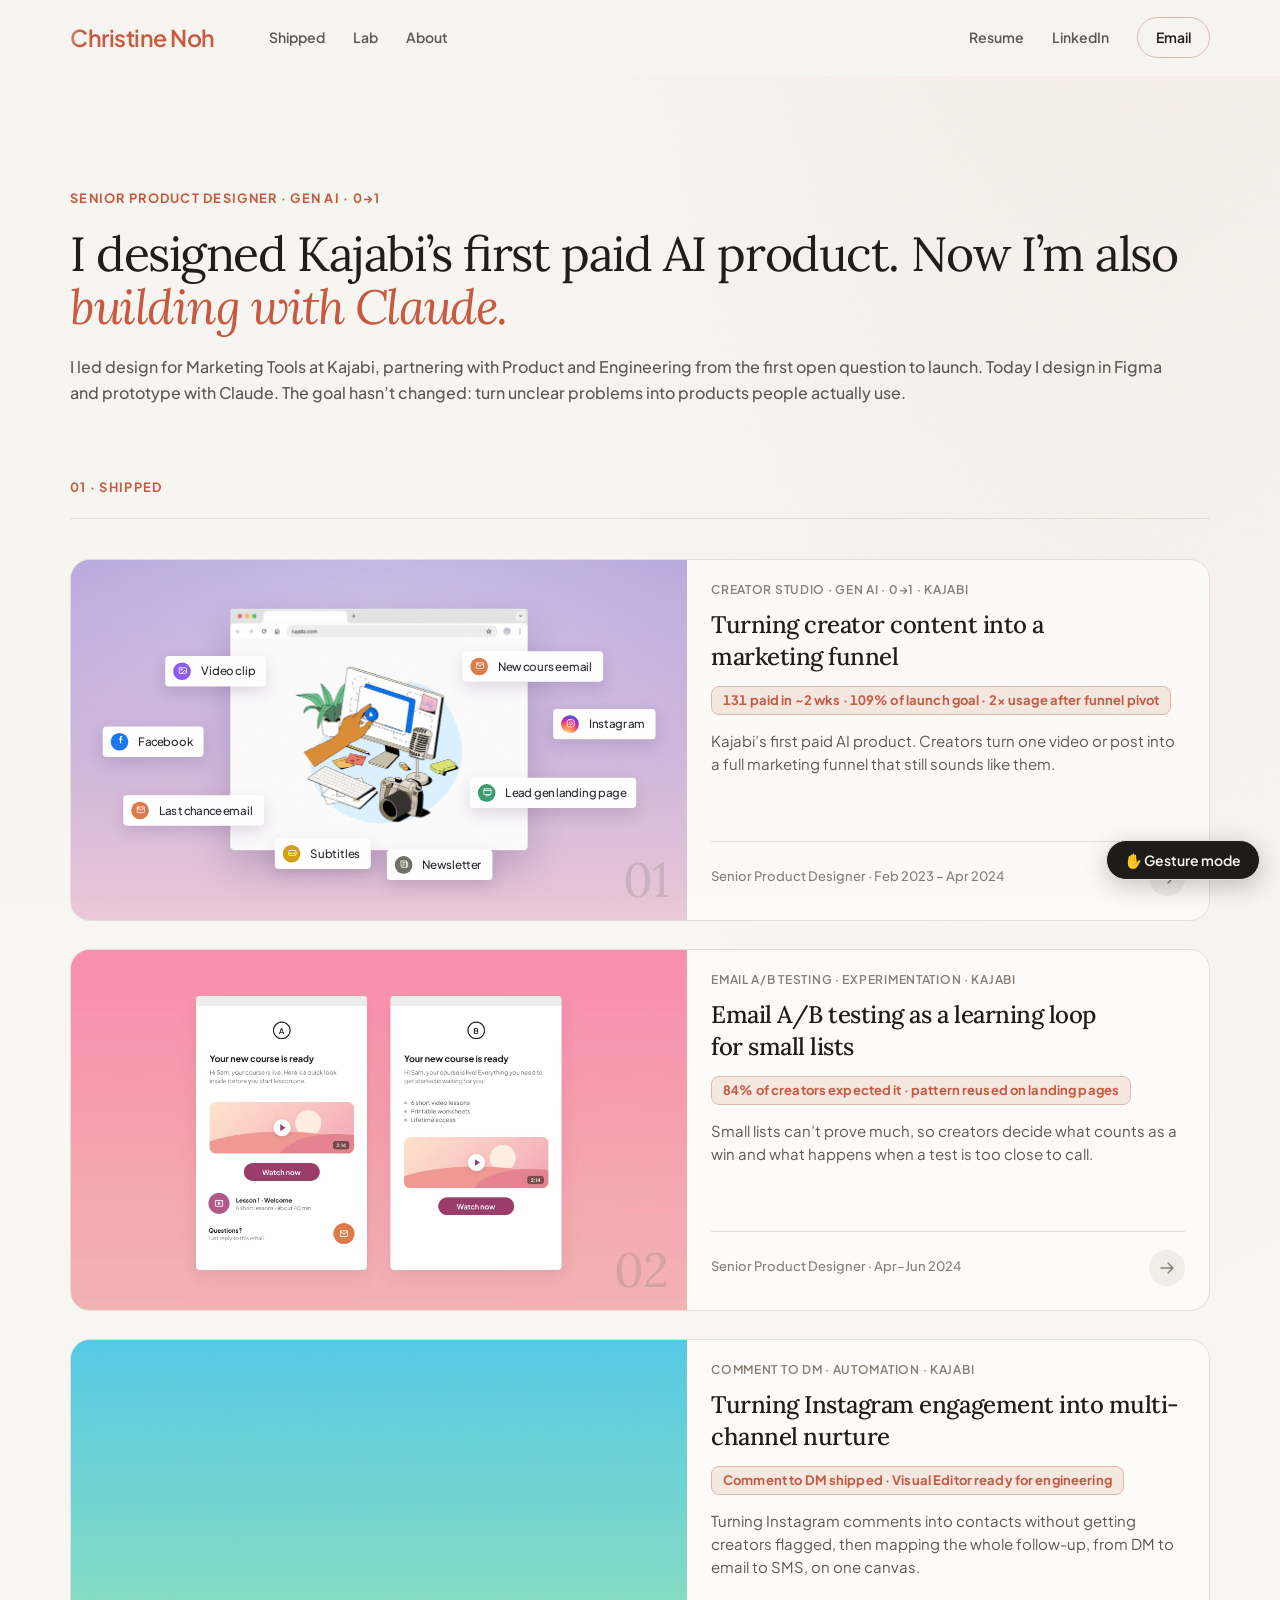
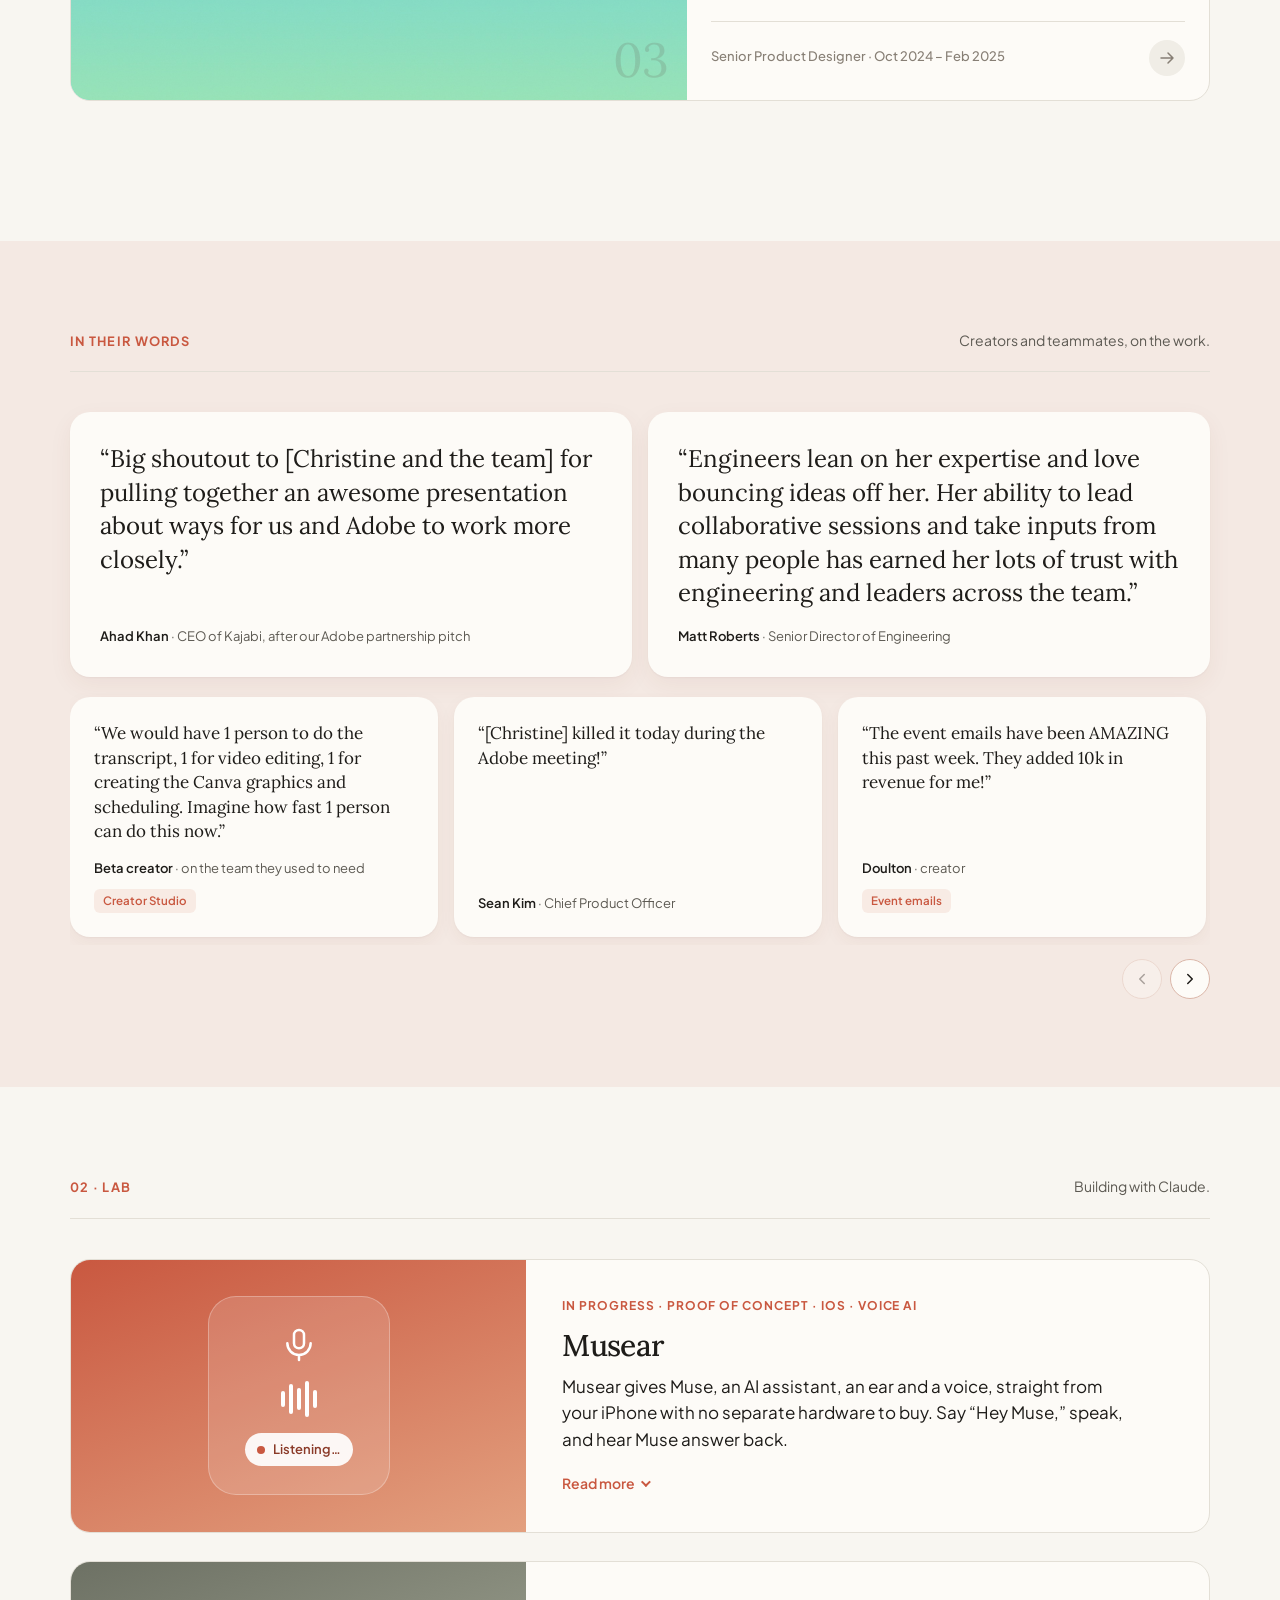
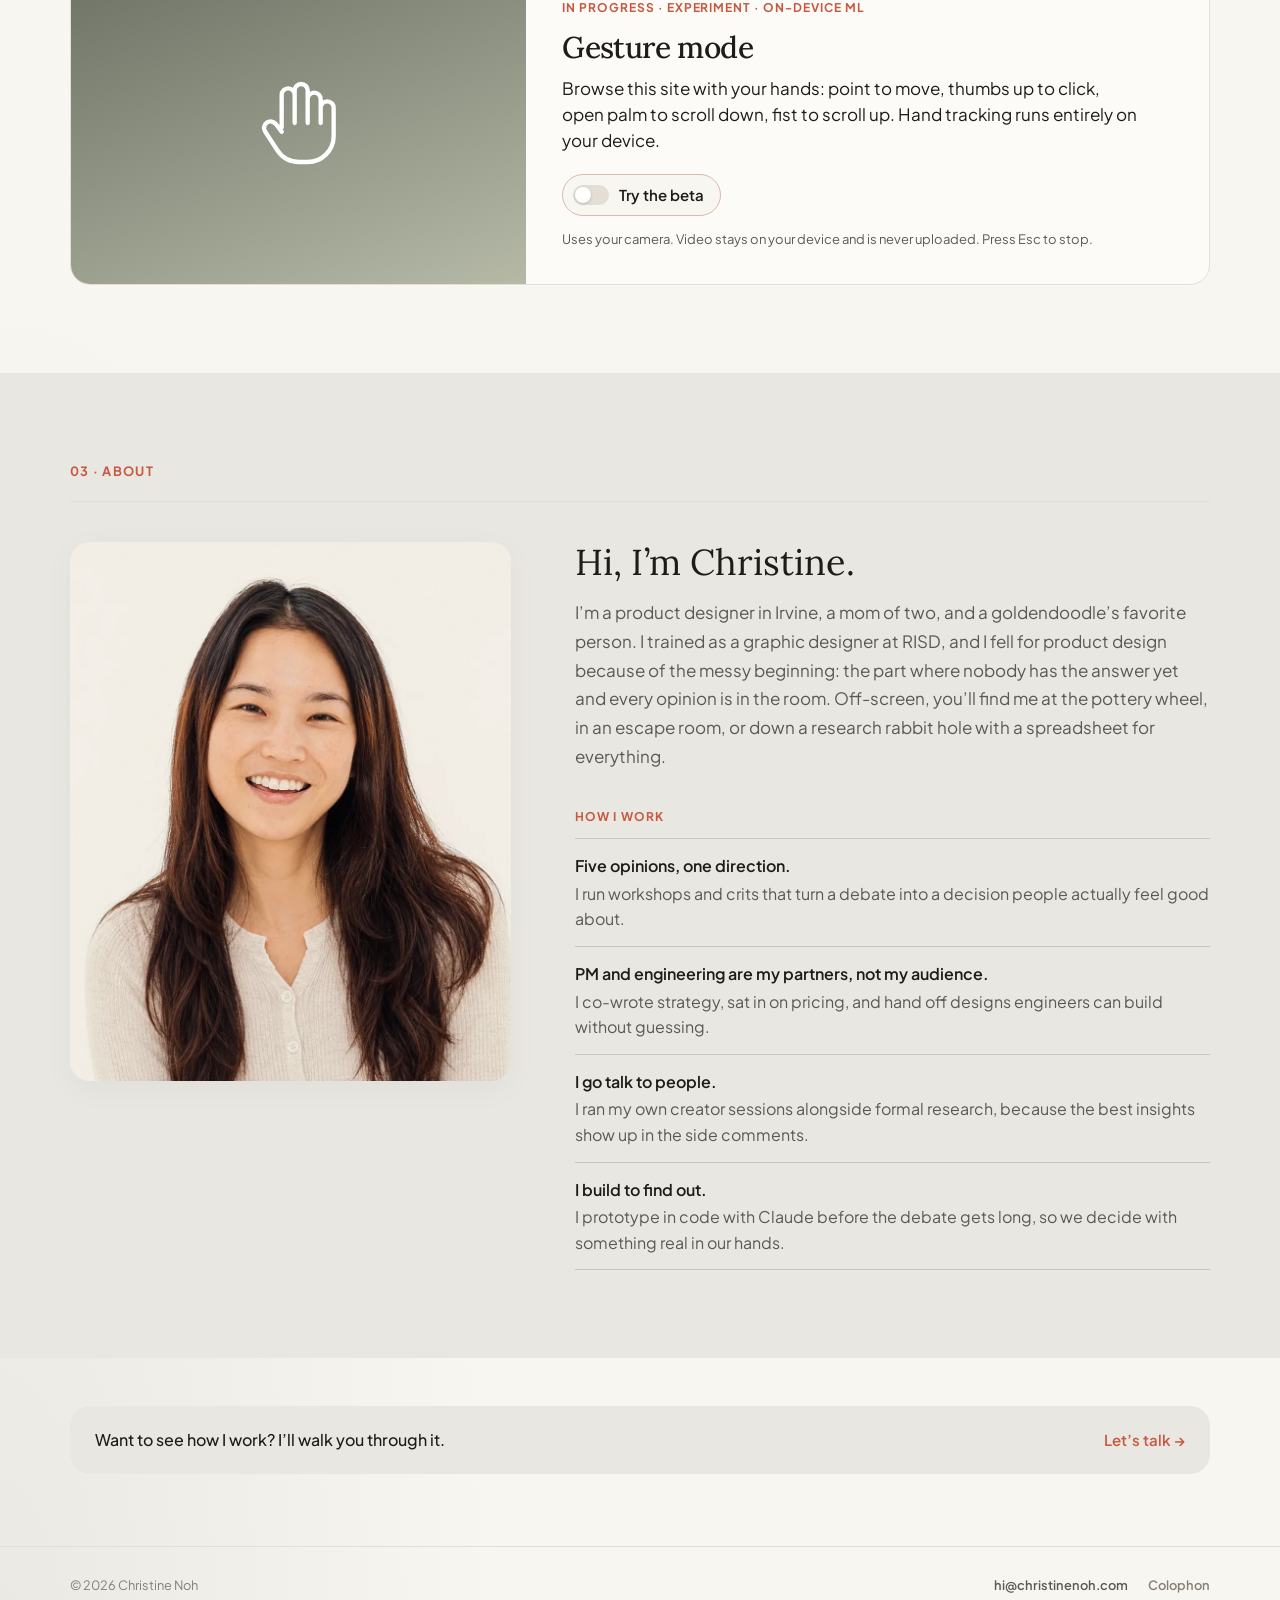
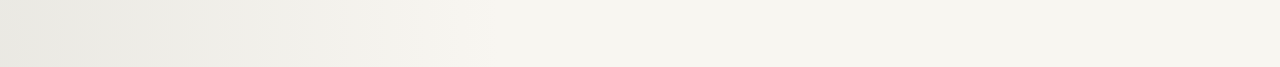
==== commit 5664a9d0: "Hero copy, nav split, Lab/About/Shipped trims, CTA below About, CS1-3 fixes Co-Authored-By: Claude O" ====
--- a/index.html
+++ b/index.html
@@ -23,7 +23,7 @@
       href="https://fonts.googleapis.com/css2?family=Lora:ital,wght@0,400;0,500;0,600;1,400&family=Plus+Jakarta+Sans:ital,wght@0,400;0,500;0,600;0,700;1,400&display=swap"
       rel="stylesheet"
     />
-    <link rel="stylesheet" href="./styles.css?v=c3center" />
+    <link rel="stylesheet" href="./styles.css?v=nav1" />
     <link rel="stylesheet" href="./mockups.css?v=nozoom1" />
     <script type="application/ld+json">
 {
@@ -90,6 +90,7 @@
           <a class="nav-link nav-link--section" href="#shipped">Shipped</a>
           <a class="nav-link nav-link--section" href="#lab">Lab</a>
           <a class="nav-link nav-link--section" href="#about-me">About</a>
+          <span class="nav-divider" aria-hidden="true"></span>
           <a class="nav-link" href="./resume.html" data-page-link>
             Resume
           </a>
@@ -113,11 +114,11 @@
         <p class="intro-role reveal" data-reveal>Senior Product Designer · Gen AI · 0→1</p>
         <div class="intro-block reveal" data-reveal>
           <h1 class="intro-line">
-            I designed Kajabi’s first paid AI product, from day one to launch. Now I’m rolling up my sleeves and
+            I designed Kajabi’s first paid AI product. Now I’m also
             <em class="intro-accent">building with Claude.</em>
           </h1>
           <p class="intro-specialization">
-            At Kajabi I led design for Marketing Tools, working with Product and Engineering from the first messy question to launch. These days I design in Figma and build with Claude. Same job, new tools: take a fuzzy problem and turn it into something people actually use.
+            I led design for Marketing Tools at Kajabi, partnering with Product and Engineering from the first open question to launch. Today I design in Figma and prototype with Claude. The goal hasn’t changed: turn unclear problems into products people actually use.
           </p>
         </div>
       </section>
@@ -125,7 +126,6 @@
       <section class="projects container" id="shipped" aria-labelledby="projects-heading">
         <div class="projects-head reveal" data-reveal>
           <h2 id="projects-heading">01 · Shipped</h2>
-          <p>Kajabi · 2023–2025</p>
         </div>
 
         <ul class="project-grid">
@@ -384,11 +384,7 @@
       <section class="now container" id="lab" aria-labelledby="lab-heading">
         <div class="projects-head reveal" data-reveal>
           <h2 id="lab-heading">02 · Lab</h2>
-          <p>Fall 2026 → now. Things I’m building on my own, with Claude and Figma.</p>
-        </div>
-        <div class="lab-intro reveal" data-reveal>
-          <p class="lab-statement">With Claude, the gap between designing and building has nearly&nbsp;closed.</p>
-          <p class="lab-support">I move back and forth between Figma, Claude, and code. Building it myself shows me where people would get stuck, long before a real user has to.</p>
+          <p>Building with Claude.</p>
         </div>
 
         <ul class="now-grid">
@@ -449,7 +445,6 @@
       <section class="about container" id="about-me" aria-labelledby="about-heading">
         <div class="projects-head reveal" data-reveal>
           <h2 id="about-heading">03 · About</h2>
-          <p>Who you’d be working with.</p>
         </div>
         <div class="about-grid reveal" data-reveal>
           <div class="about-photos">
@@ -469,10 +464,13 @@
             </ul>
           </div>
         </div>
-        <div class="now-cta reveal" data-reveal>
+      </section>
+
+      <section class="closing container" aria-label="Get in touch">
+          <div class="now-cta reveal" data-reveal>
           <p>Want to see how I work? I’ll walk you through it.</p>
           <a class="ai-stance-link" href="mailto:hi@christinenoh.com" data-copy-email title="Copy my email">Let’s talk <span aria-hidden="true">→</span></a>
-        </div>
+          </div>
       </section>
     </main>
 
--- a/styles.css
+++ b/styles.css
@@ -8009,3 +8009,44 @@
   .about-grid .about-photos > .about-photo:not(.about-photo--dog) { flex: none; width: 100%; height: auto; aspect-ratio: 900 / 1099; }
   .about-grid .about-photos > .about-photo > img { height: auto; aspect-ratio: 900 / 1099; object-fit: cover; }
 }
+
+/* ===== Nav: on-this-page sections vs. other pages ===== */
+.nav-divider { width: 1px; height: 18px; background: var(--border-hover); margin: 0 6px; align-self: center; flex: 0 0 auto; }
+.nav-ext { display: inline-block; margin-left: 3px; font-size: 0.8em; transform: translateY(-1px); opacity: .7; }
+/* Section links read as quieter "jump to" links */
+.header-nav .nav-link--section { color: var(--text-muted); }
+.header-nav .nav-link--section:hover { color: var(--text); }
+@media (max-width: 600px) { .nav-divider { display: none; } }
+
+/* ===== Homepage: closing CTA below About ===== */
+.closing { padding-top: clamp(32px, 4vw, 48px); padding-bottom: clamp(48px, 6vw, 72px); }
+.closing .now-cta { margin-top: 0; background: color-mix(in srgb, var(--accent) 11%, var(--bg)); border-color: transparent; }
+.about { margin-bottom: 0; }
+
+/* Shipped head without subtitle */
+#shipped .projects-head h2 { margin-bottom: 0; }
+
+/* CS2 hero: clip now matches the header's shape, so its gradient runs edge to edge */
+.case-hero-mockup--cs2 .case-media-img { object-fit: cover; }
+
+/* Case study accordions: same card background as every other block */
+.case-block--accordion, #future.case-block--accordion { background: var(--bg-elevated); }
+.case-block--accordion .case-accordion { background: transparent; }
+
+/* CS3: research quotes side by side */
+.case-insight-quotes { display: grid; grid-template-columns: 1fr 1fr; gap: 16px; align-items: stretch; }
+.case-insight-quotes .pull-quote { margin: 0; }
+@media (max-width: 720px) { .case-insight-quotes { grid-template-columns: 1fr; } }
+
+/* Nav: section links sit left (next to the name), page links stay right */
+@media (min-width: 601px) {
+  .header-inner { justify-content: flex-start; }
+  .header-nav { flex: 1; justify-content: flex-start; }
+  .header-nav .nav-link--section:first-of-type { margin-left: clamp(16px, 3vw, 40px); }
+  .nav-divider { margin-left: auto; visibility: hidden; width: 0; }
+}
+/* CS3 side-by-side quotes: identical treatment for both */
+#insights .case-insight-quotes { column-gap: clamp(24px, 4vw, 48px); }
+#insights .case-insight-quotes .pull-quote,
+#insights .case-insight-quotes .pull-quote + .pull-quote { border-top: 1px solid var(--border); border-bottom: 1px solid var(--border); padding: clamp(22px, 3.2vw, 32px) 0; font-size: clamp(1.2rem, 2.2vw, 1.45rem); }
+#insights .case-research-bridge { border-top: 0; }
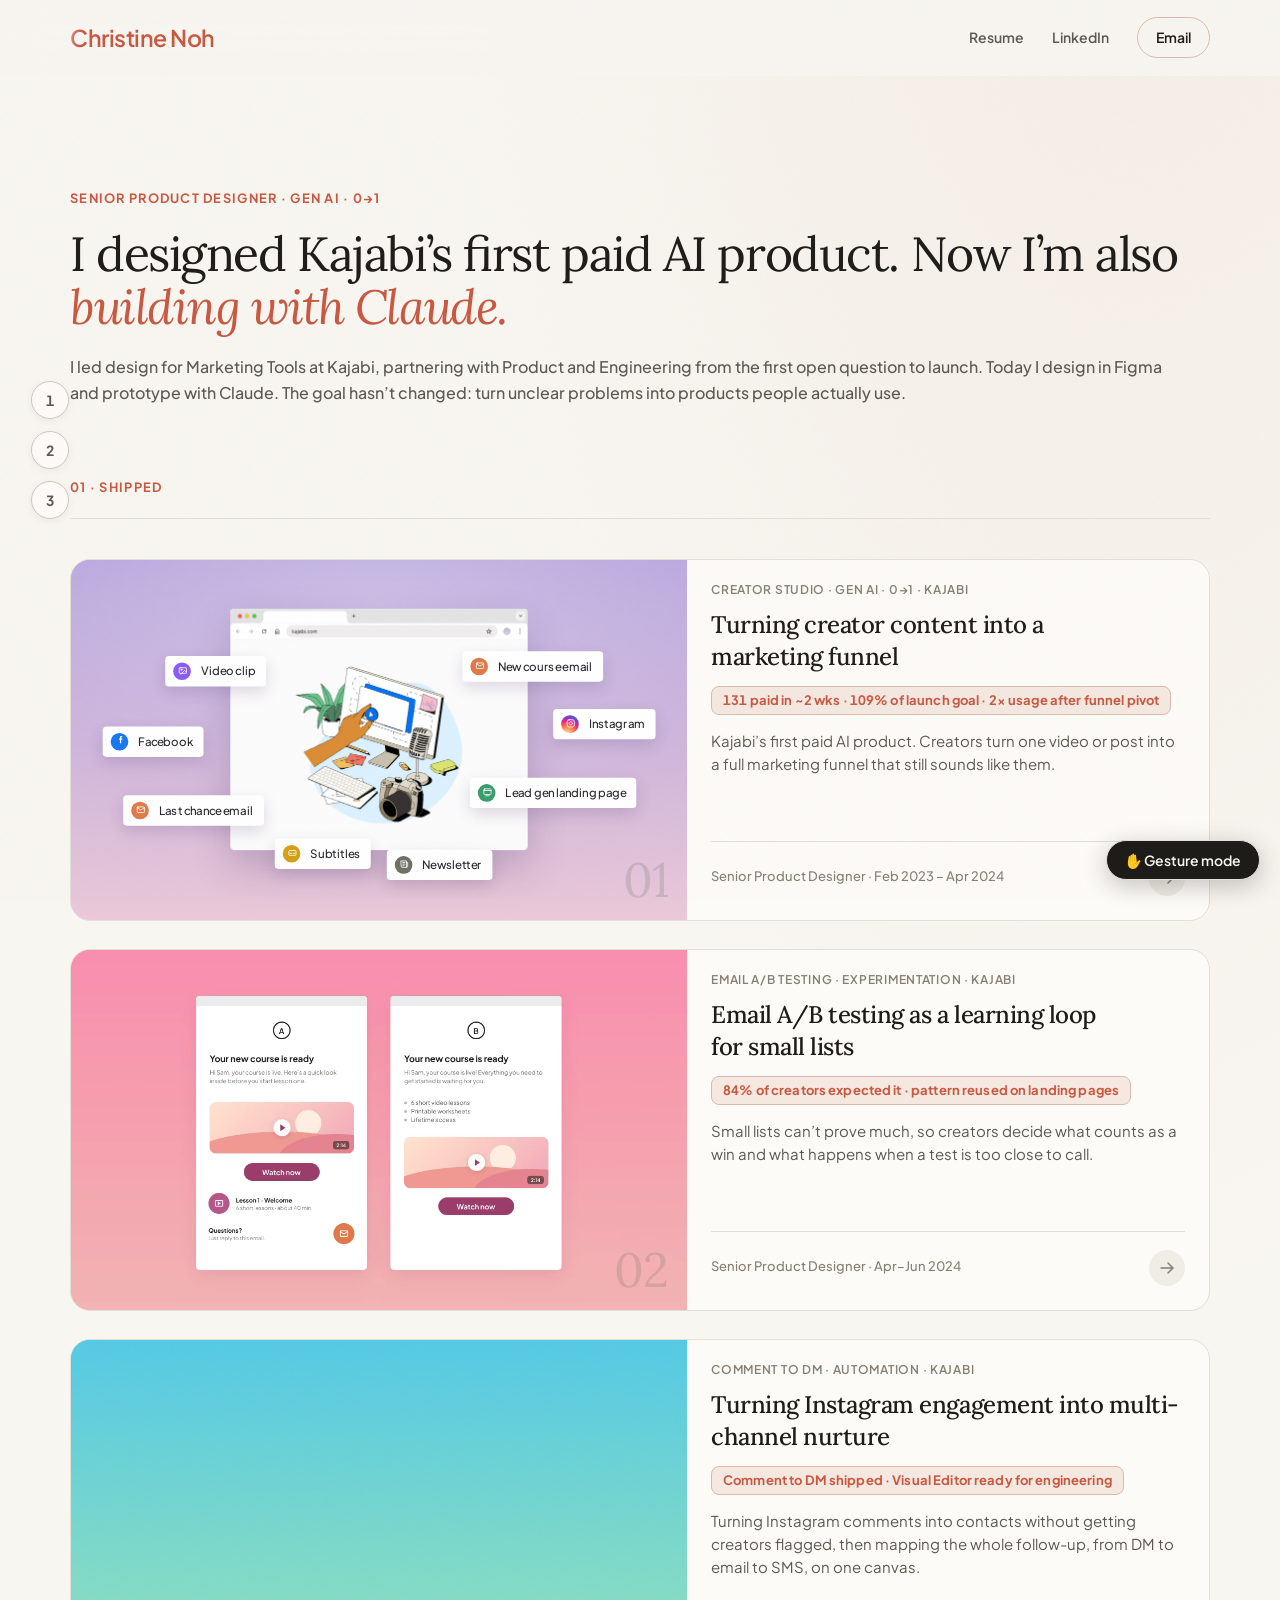
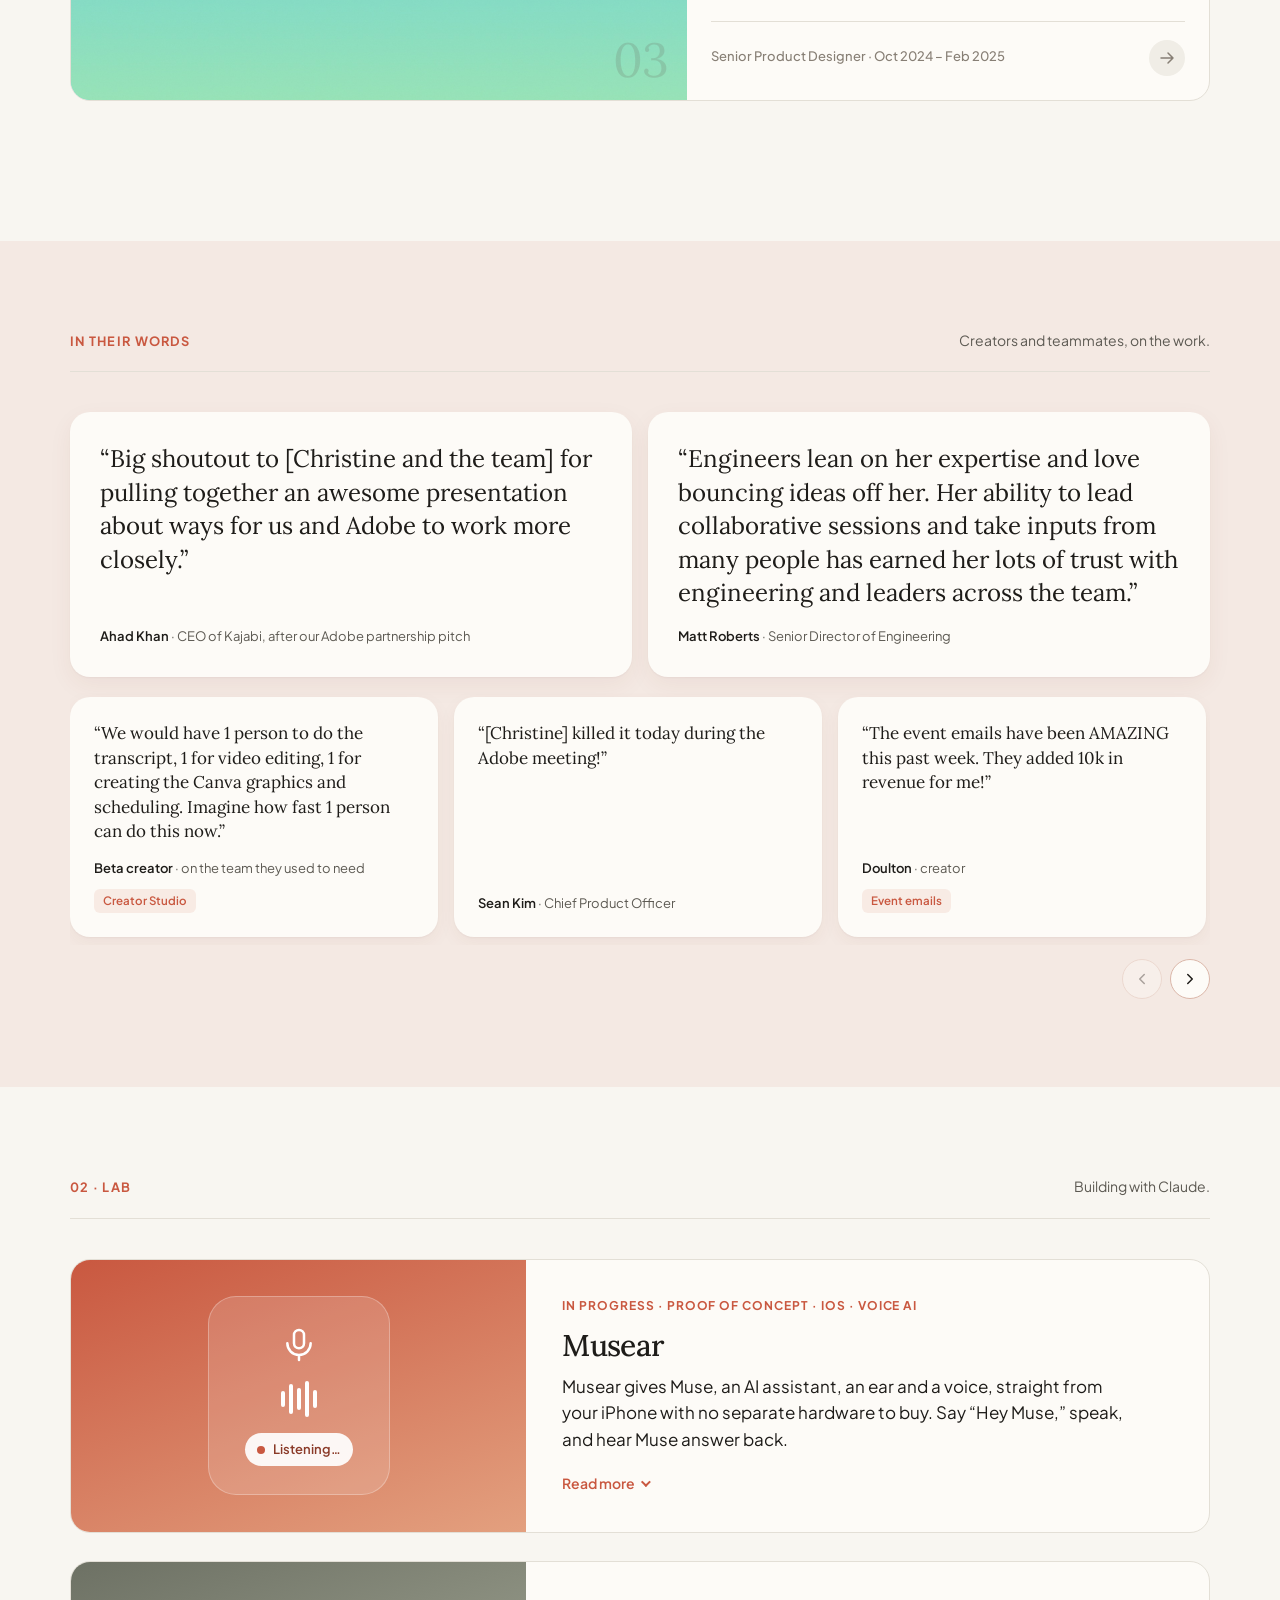
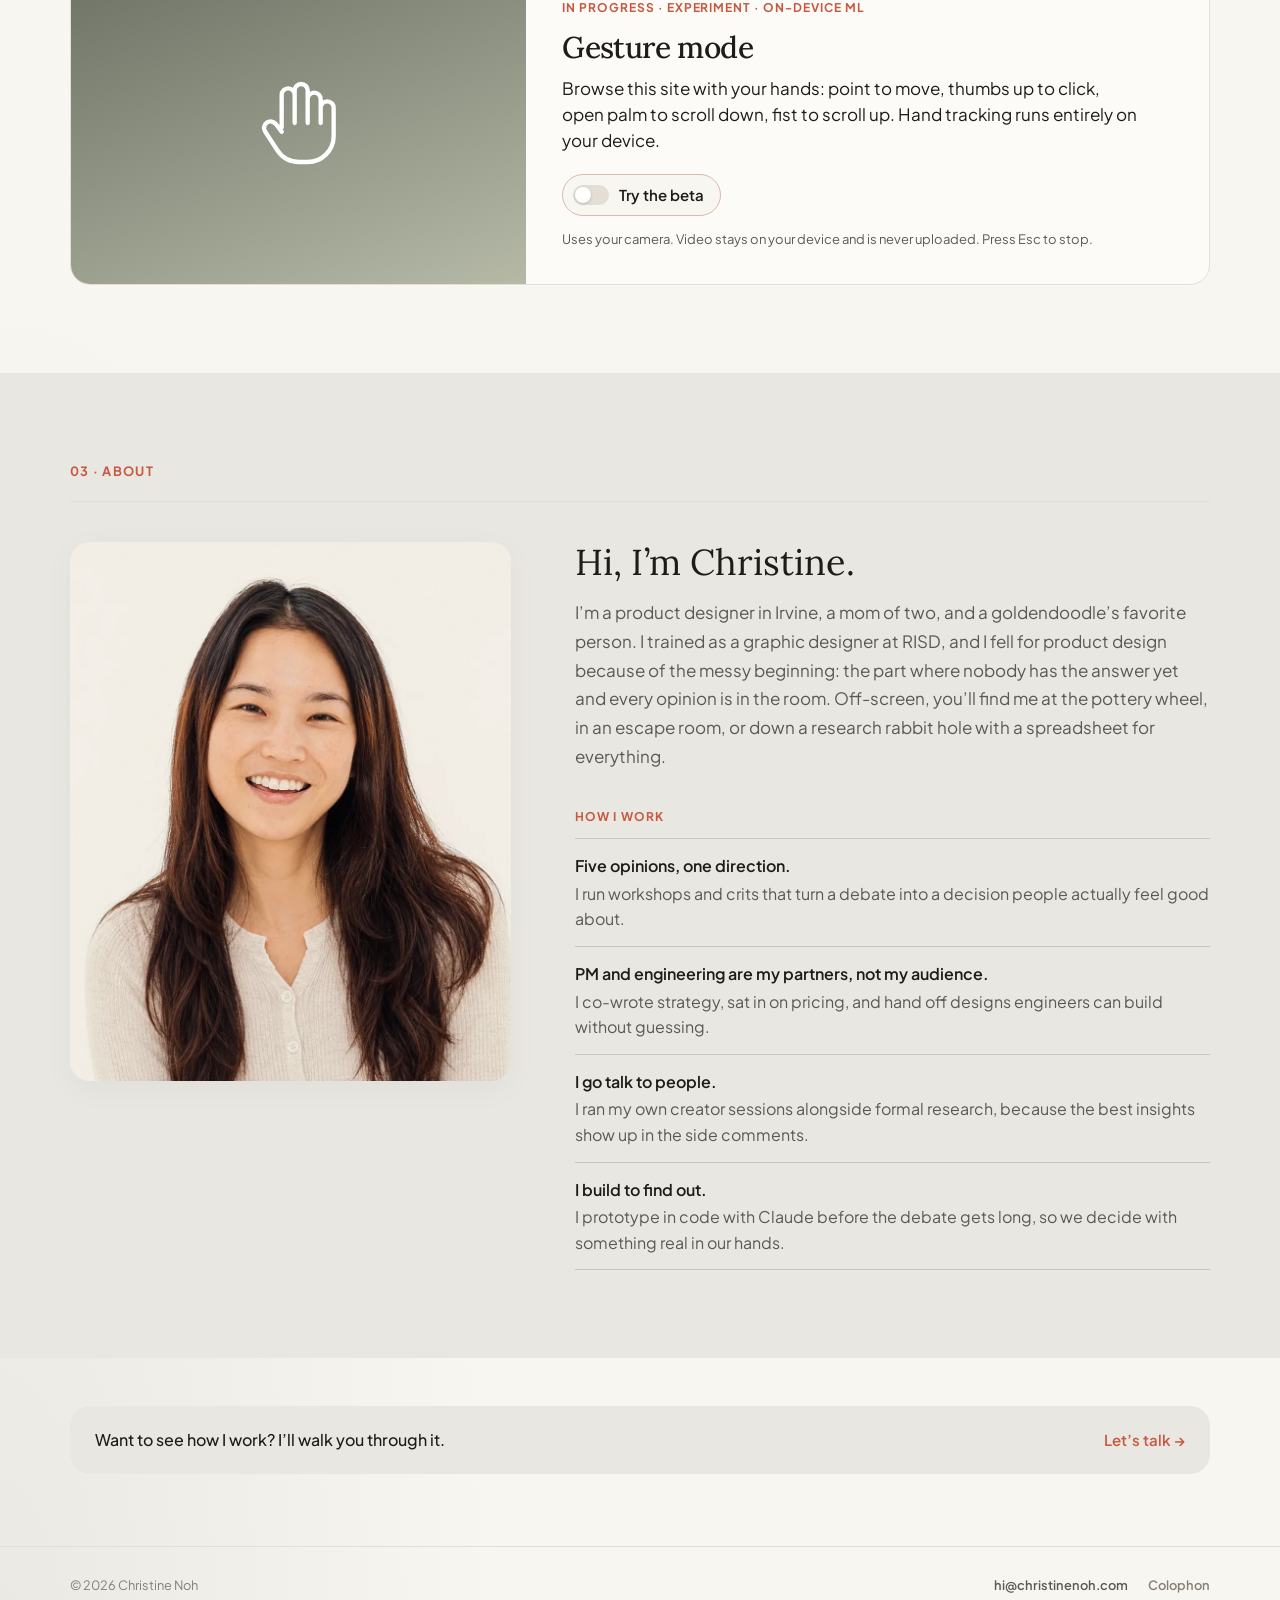
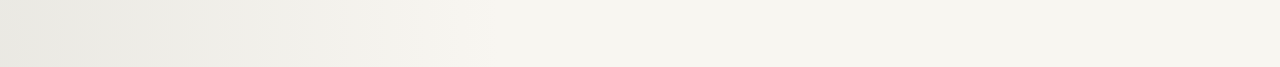
==== commit b7274f7f: "Homepage: sticky vertical numbered section rail with hover labels Co-Authored-By: Claude Opus 5.5 <n" ====
--- a/index.html
+++ b/index.html
@@ -109,6 +109,12 @@
       </div>
     </header>
 
+    <nav class="section-rail" aria-label="Sections on this page">
+      <a class="rail-item" href="#shipped" data-rail="shipped"><span class="rail-num" aria-hidden="true">1</span><span class="rail-label">Shipped</span></a>
+      <a class="rail-item" href="#lab" data-rail="lab"><span class="rail-num" aria-hidden="true">2</span><span class="rail-label">Lab</span></a>
+      <a class="rail-item" href="#about-me" data-rail="about-me"><span class="rail-num" aria-hidden="true">3</span><span class="rail-label">About me</span></a>
+    </nav>
+
     <main id="main-content">
       <section class="intro container" id="about">
         <p class="intro-role reveal" data-reveal>Senior Product Designer · Gen AI · 0→1</p>
@@ -542,6 +548,19 @@
         sync();
       })();
     </script>
+    <script>
+      (() => {
+        const items = [...document.querySelectorAll(".rail-item")];
+        if (!items.length || !("IntersectionObserver" in window)) return;
+        const byId = Object.fromEntries(items.map((a) => [a.dataset.rail, a]));
+        const set = (id) => items.forEach((a) => a.classList.toggle("is-active", a.dataset.rail === id));
+        const io = new IntersectionObserver((entries) => {
+          entries.forEach((e) => { if (e.isIntersecting) set(e.target.id); });
+        }, { rootMargin: "-45% 0px -50% 0px" });
+        Object.keys(byId).forEach((id) => { const s = document.getElementById(id); if (s) io.observe(s); });
+        window.addEventListener("scroll", () => { if (scrollY < 200) set(""); }, { passive: true });
+      })();
+    </script>
     <script src="./script.js?v=copyemail3"></script>
     <script type="module" src="./gestures.js?v=gm10"></script>
   </body>
--- a/styles.css
+++ b/styles.css
@@ -8050,3 +8050,30 @@
 #insights .case-insight-quotes .pull-quote,
 #insights .case-insight-quotes .pull-quote + .pull-quote { border-top: 1px solid var(--border); border-bottom: 1px solid var(--border); padding: clamp(22px, 3.2vw, 32px) 0; font-size: clamp(1.2rem, 2.2vw, 1.45rem); }
 #insights .case-research-bridge { border-top: 0; }
+
+/* ===== Homepage: vertical numbered section rail (replaces top-nav section links on wide screens) ===== */
+.section-rail { display: none; }
+@media (min-width: 1280px) {
+  .page-home .header-nav .nav-link--section { display: none; }
+  .section-rail {
+    position: fixed; left: clamp(20px, 2.4vw, 40px); top: 50%; transform: translateY(-50%); z-index: 40;
+    display: flex; flex-direction: column; align-items: flex-start; gap: 12px;
+  }
+  .rail-item {
+    display: inline-flex; align-items: center; height: 38px; border-radius: 19px;
+    background: var(--bg-elevated); border: 1px solid var(--border-hover); color: var(--text-muted);
+    text-decoration: none; overflow: hidden; box-shadow: 0 2px 8px rgba(60, 40, 30, .06);
+    transition: background .25s, color .25s, border-color .25s, box-shadow .25s;
+  }
+  .rail-num { flex: 0 0 36px; width: 36px; text-align: center; font-size: 0.875rem; font-weight: 700; font-variant-numeric: tabular-nums; }
+  .rail-label {
+    max-width: 0; opacity: 0; white-space: nowrap; font-size: 0.875rem; font-weight: 600;
+    transition: max-width .3s var(--ease-out), opacity .2s, padding .3s var(--ease-out); padding-right: 0;
+  }
+  .rail-item:hover, .rail-item:focus-visible { color: var(--text); border-color: var(--accent-bold); box-shadow: 0 6px 18px rgba(60, 40, 30, .10); }
+  .rail-item:hover .rail-label, .rail-item:focus-visible .rail-label { max-width: 120px; opacity: 1; padding-right: 16px; }
+  .rail-item:focus-visible { outline: 2px solid var(--accent-bold); outline-offset: 2px; }
+  .rail-item.is-active { background: var(--accent-bold); border-color: var(--accent-bold); color: #fff; }
+}
+@media (prefers-reduced-motion: reduce) { .rail-label { transition: none; } }
+#shipped, #lab, #about-me, #words { scroll-margin-top: calc(var(--header-h) + 16px); }
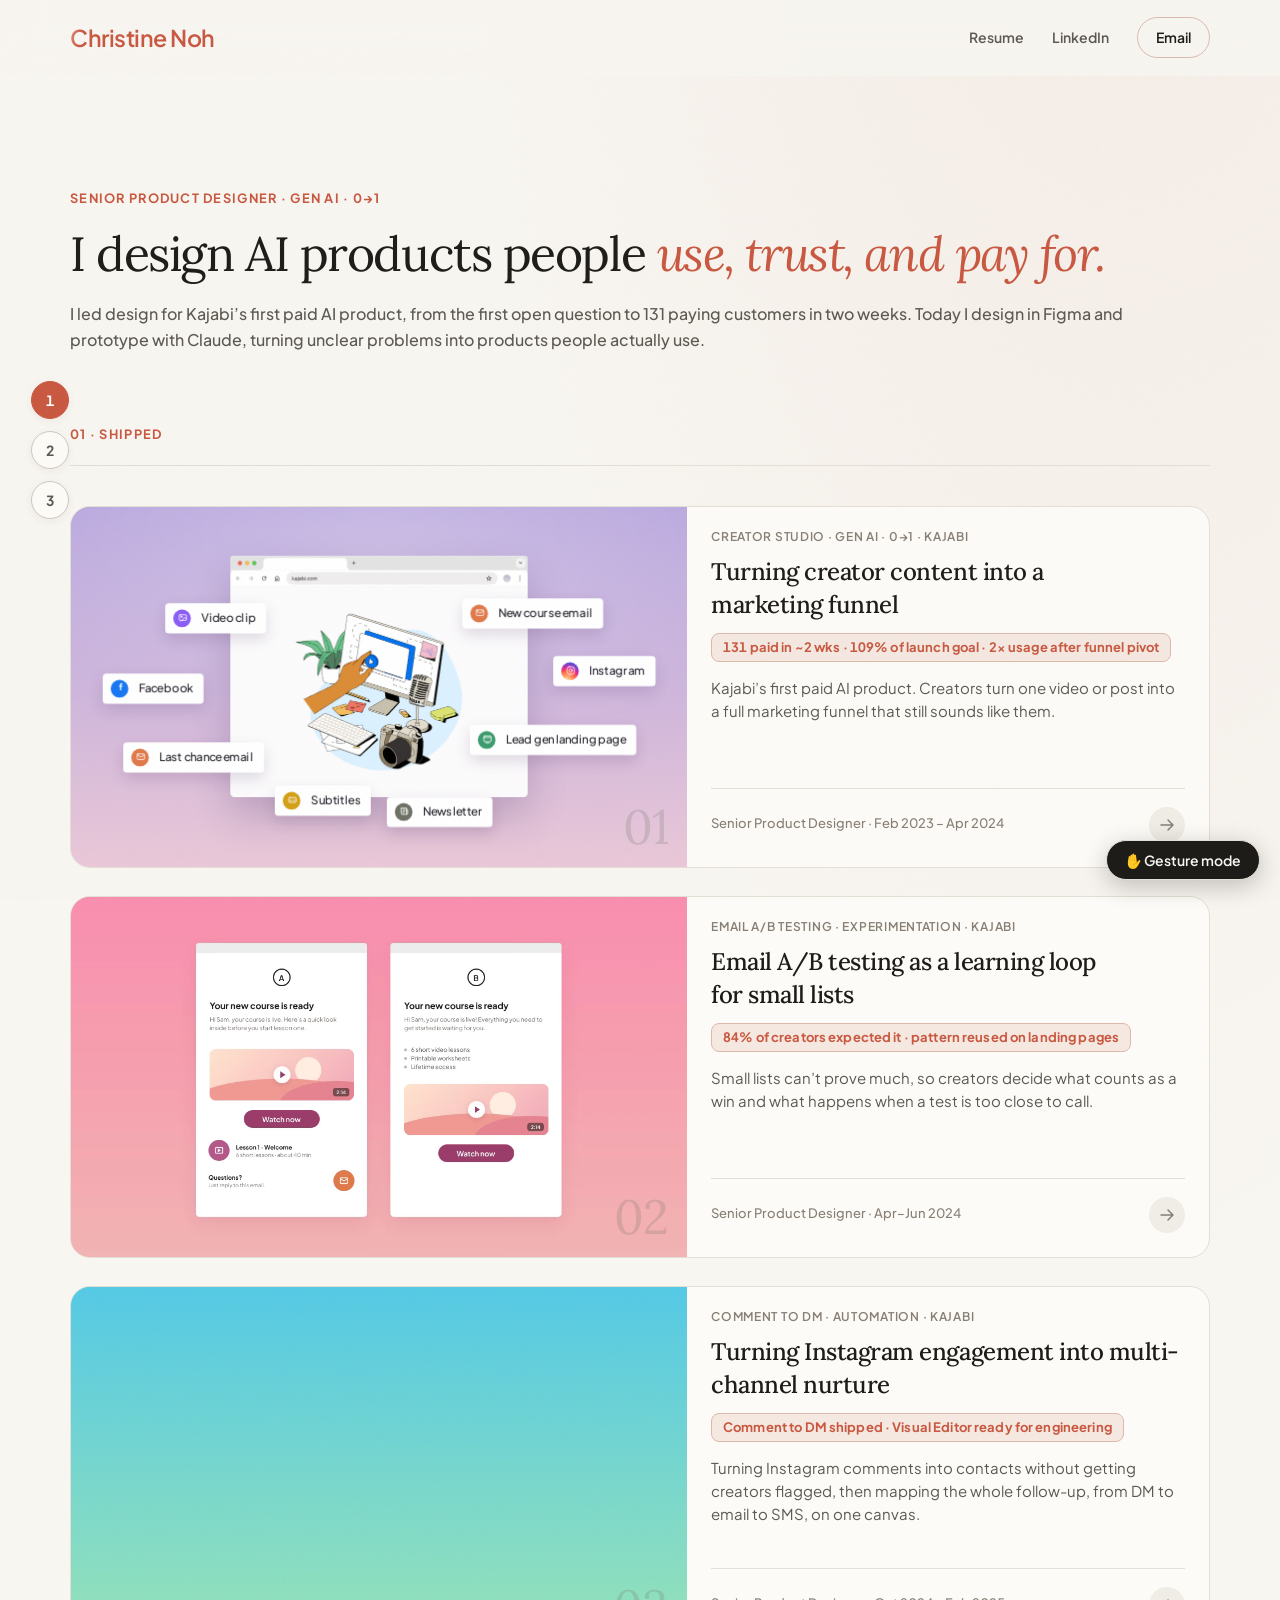
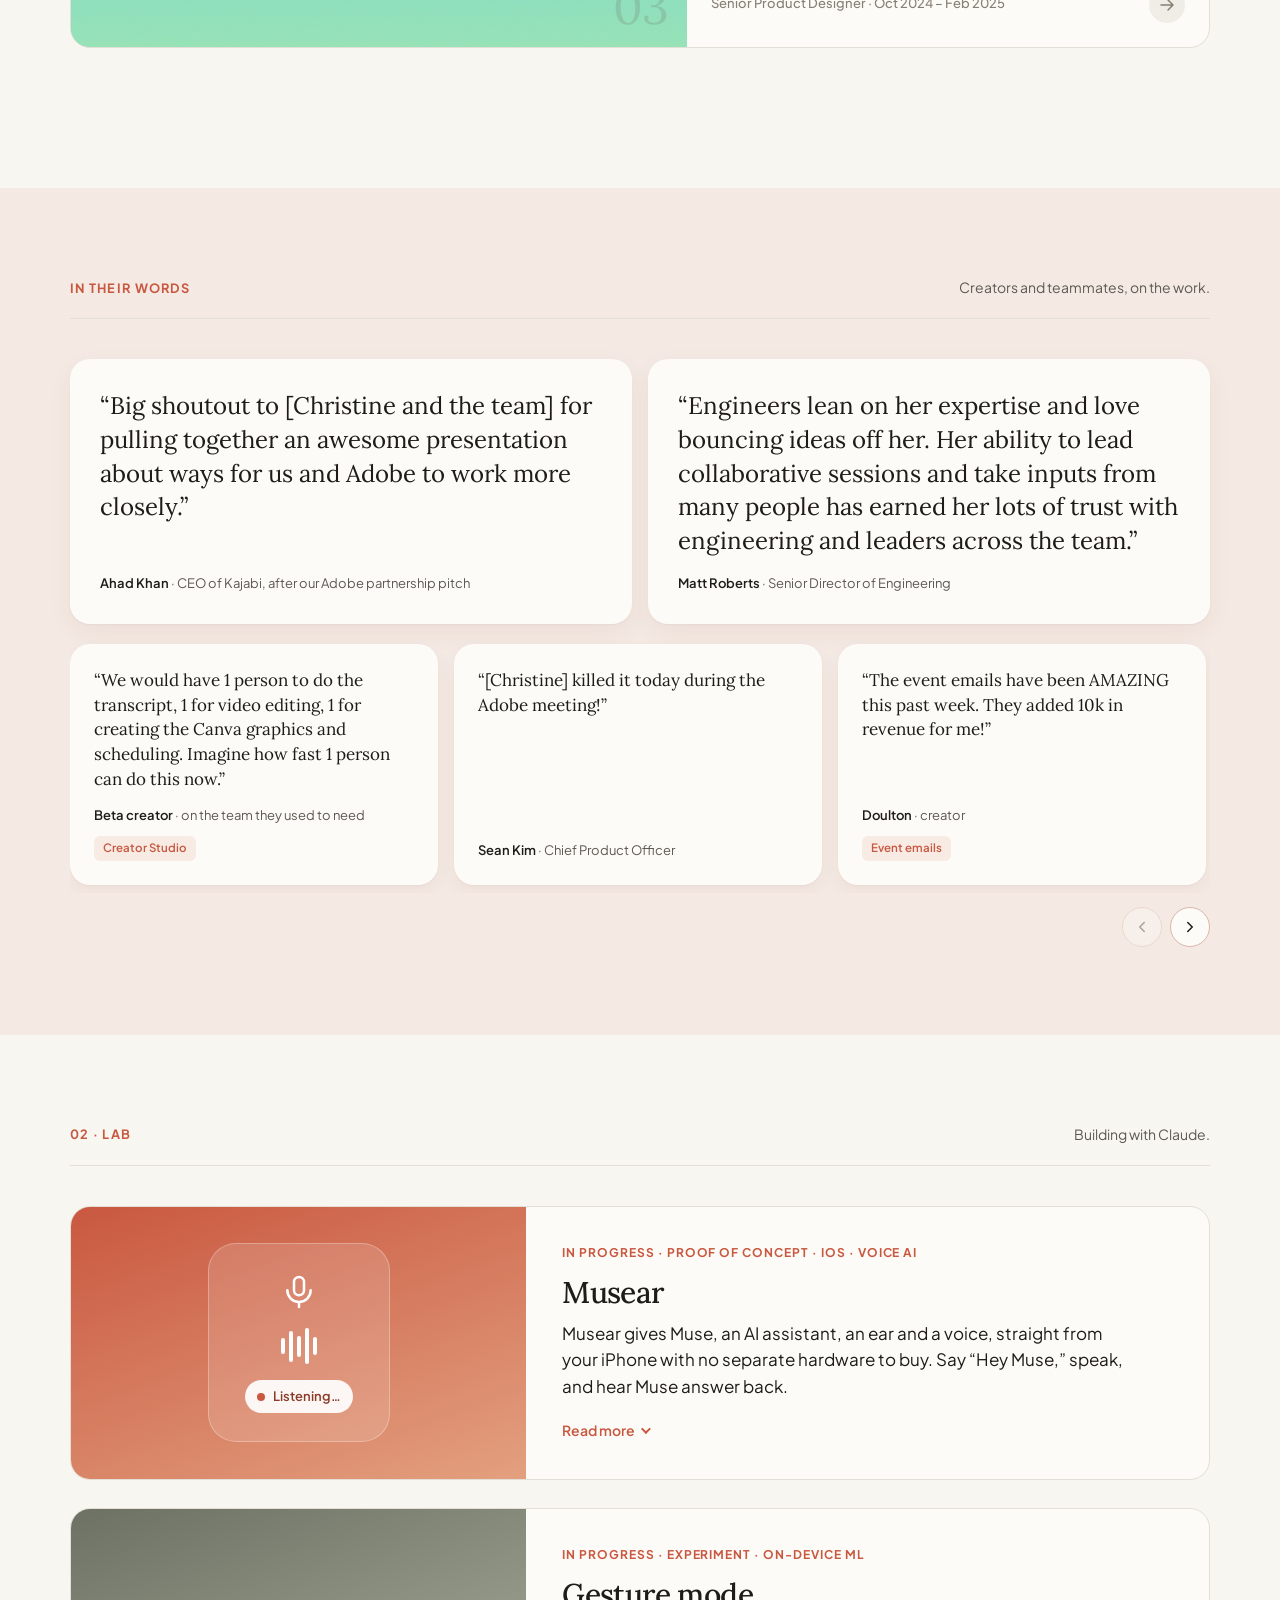
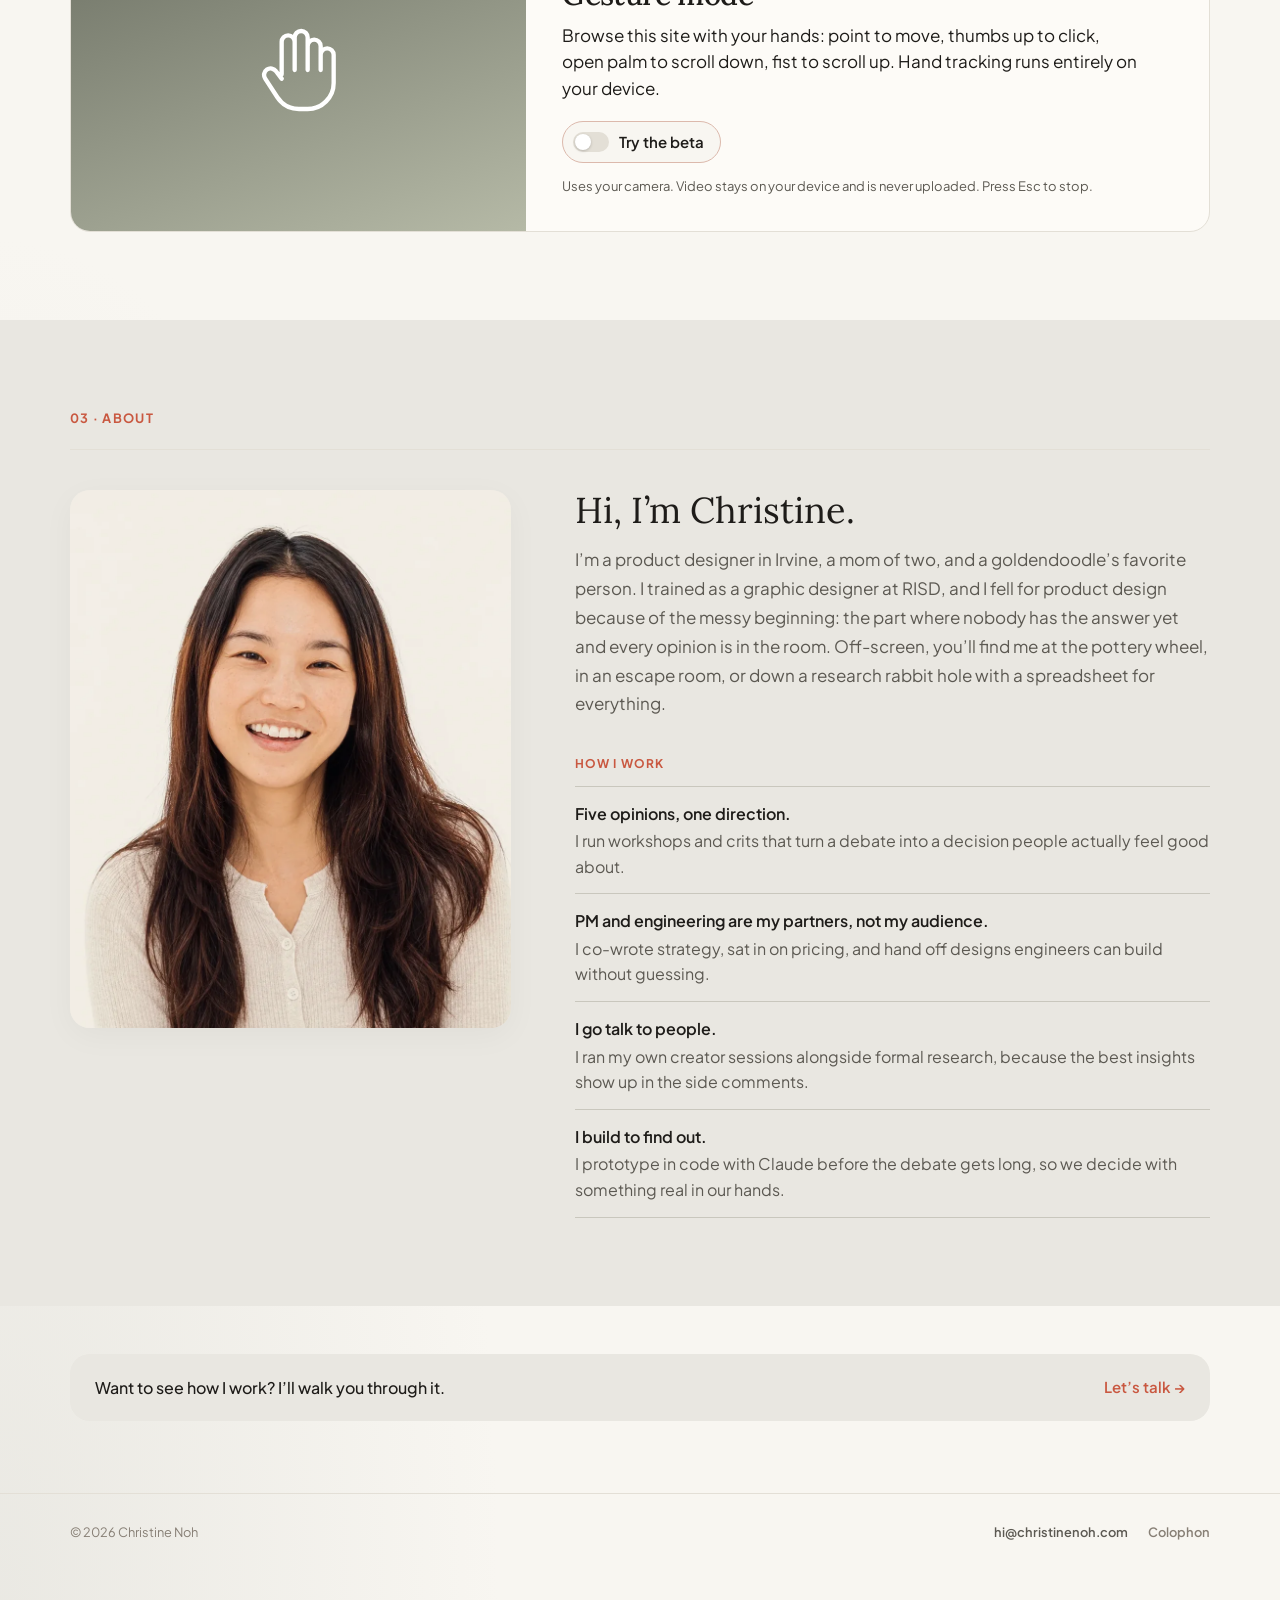
==== commit 8c19dd49: "Hero: I design AI products people use, trust, and pay for Co-Authored-By: Claude Opus 5.5 <noreply@a" ====
--- a/index.html
+++ b/index.html
@@ -120,11 +120,11 @@
         <p class="intro-role reveal" data-reveal>Senior Product Designer · Gen AI · 0→1</p>
         <div class="intro-block reveal" data-reveal>
           <h1 class="intro-line">
-            I designed Kajabi’s first paid AI product. Now I’m also
-            <em class="intro-accent">building with Claude.</em>
+            I design AI products people
+            <em class="intro-accent">use, trust, and pay for.</em>
           </h1>
           <p class="intro-specialization">
-            I led design for Marketing Tools at Kajabi, partnering with Product and Engineering from the first open question to launch. Today I design in Figma and prototype with Claude. The goal hasn’t changed: turn unclear problems into products people actually use.
+            I led design for Kajabi’s first paid AI product, from the first open question to 131 paying customers in two weeks. Today I design in Figma and prototype with Claude, turning unclear problems into products people actually use.
           </p>
         </div>
       </section>
--- a/styles.css
+++ b/styles.css
@@ -8053,7 +8053,7 @@
 
 /* ===== Homepage: vertical numbered section rail (replaces top-nav section links on wide screens) ===== */
 .section-rail { display: none; }
-@media (min-width: 1280px) {
+@media (min-width: 821px) {
   .page-home .header-nav .nav-link--section { display: none; }
   .section-rail {
     position: fixed; left: clamp(20px, 2.4vw, 40px); top: 50%; transform: translateY(-50%); z-index: 40;
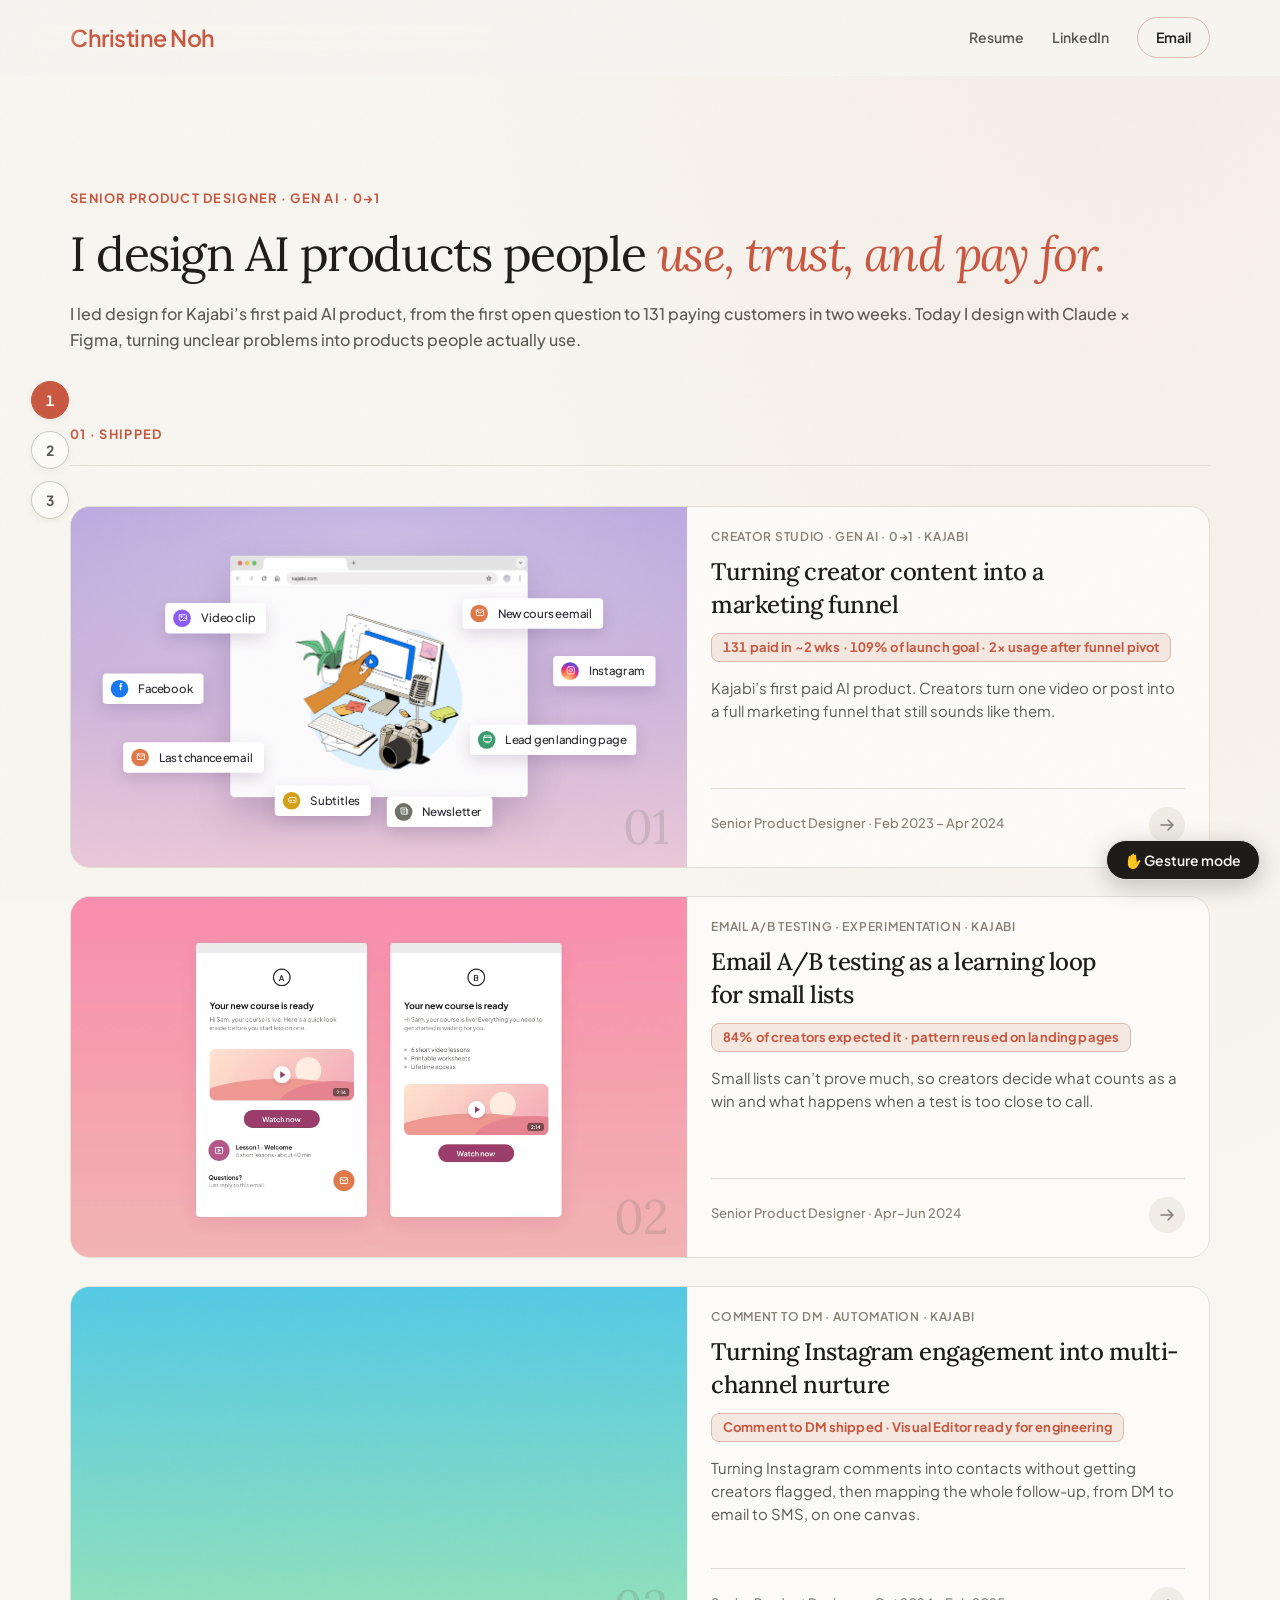
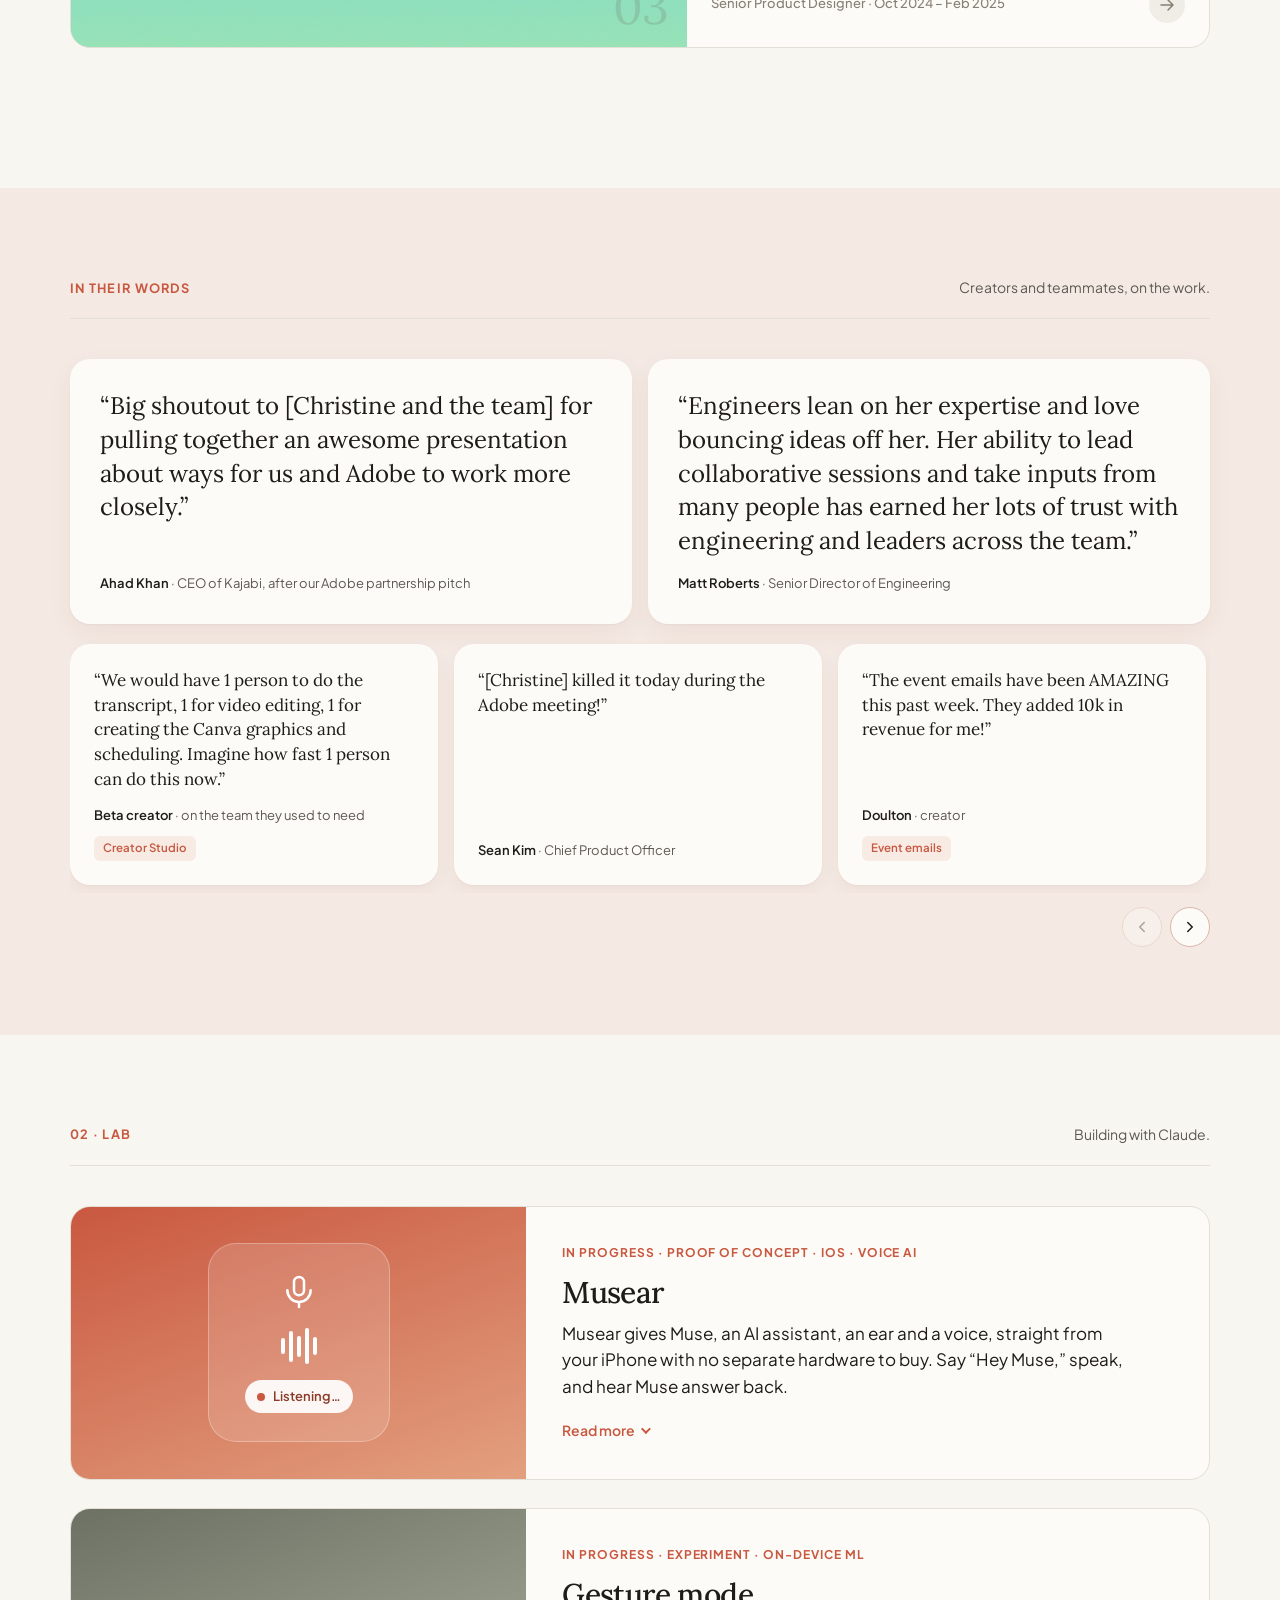
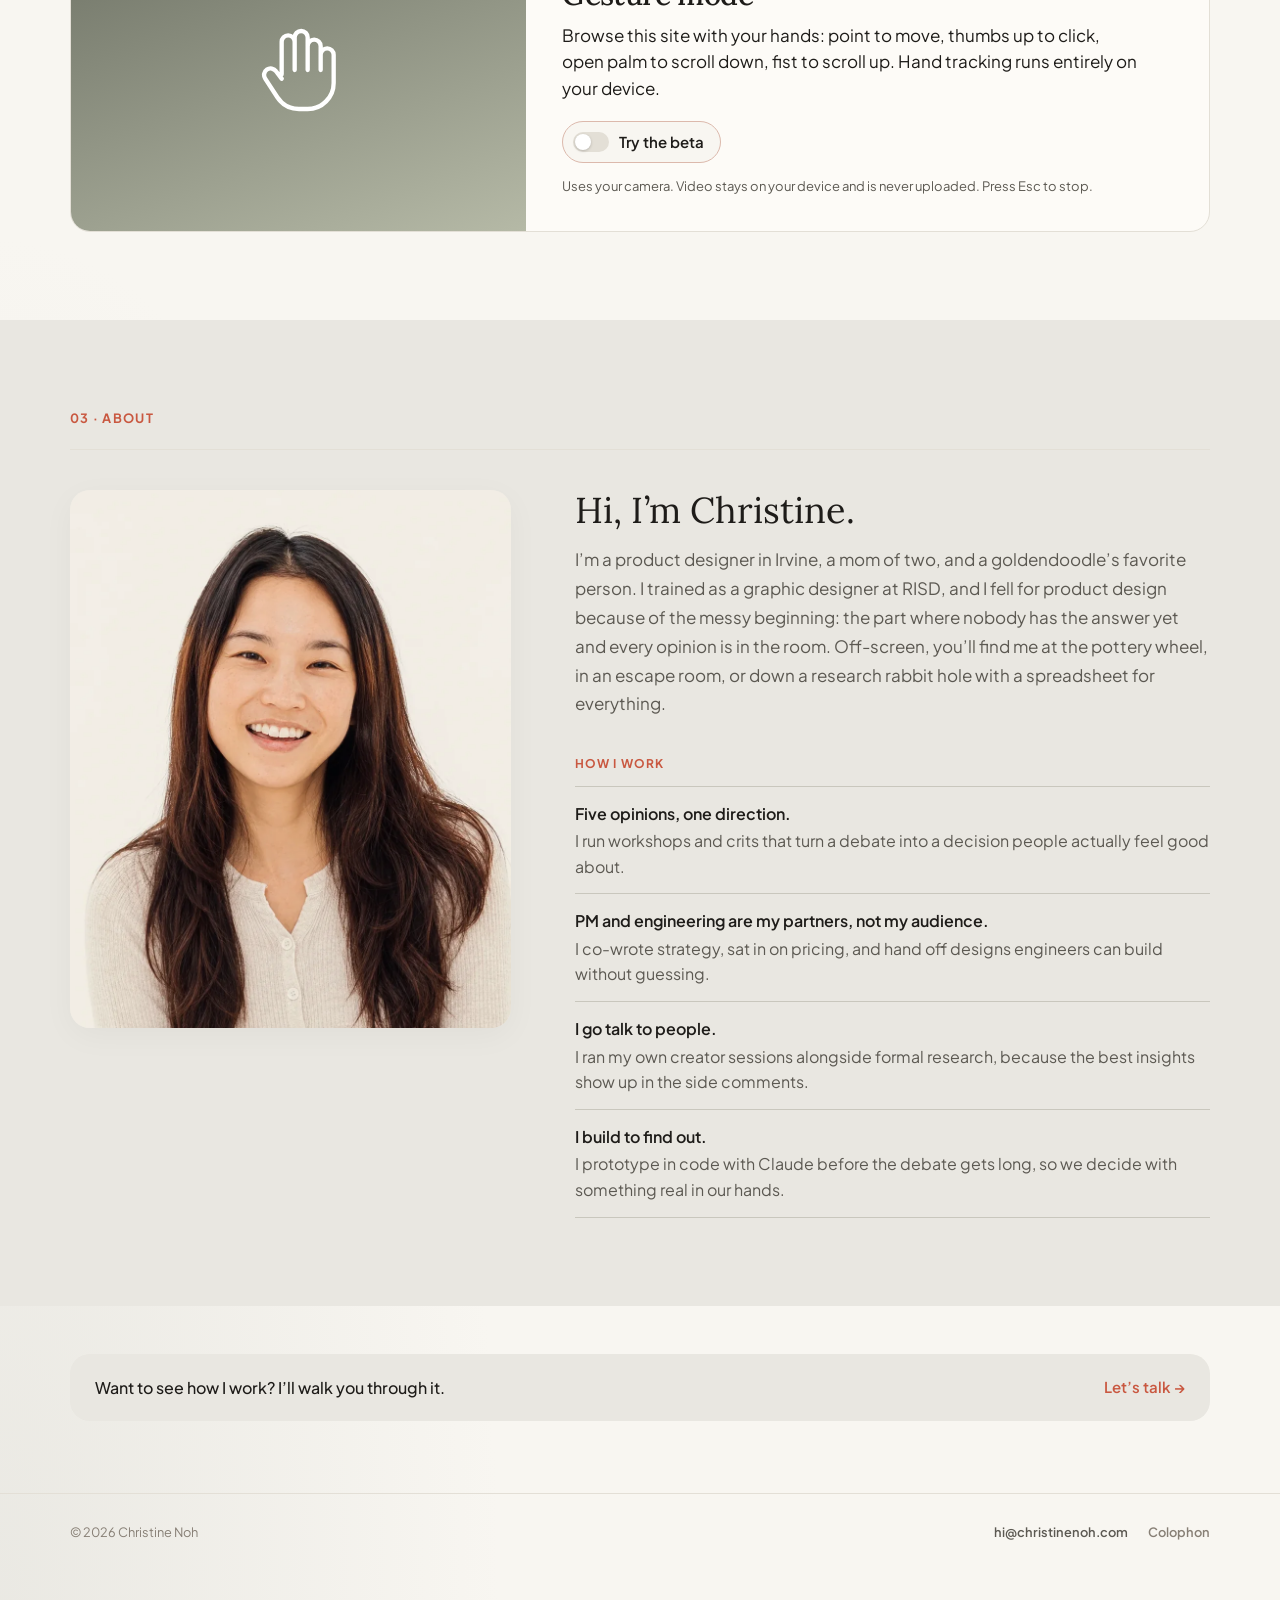
==== commit 87b94c40: "Hero: design with Claude x Figma Co-Authored-By: Claude Opus 5.5 <noreply@anthropic.com> Claude-Sess" ====
--- a/index.html
+++ b/index.html
@@ -124,7 +124,7 @@
             <em class="intro-accent">use, trust, and pay for.</em>
           </h1>
           <p class="intro-specialization">
-            I led design for Kajabi’s first paid AI product, from the first open question to 131 paying customers in two weeks. Today I design in Figma and prototype with Claude, turning unclear problems into products people actually use.
+            I led design for Kajabi’s first paid AI product, from the first open question to 131 paying customers in two weeks. Today I design with Claude × Figma, turning unclear problems into products people actually use.
           </p>
         </div>
       </section>
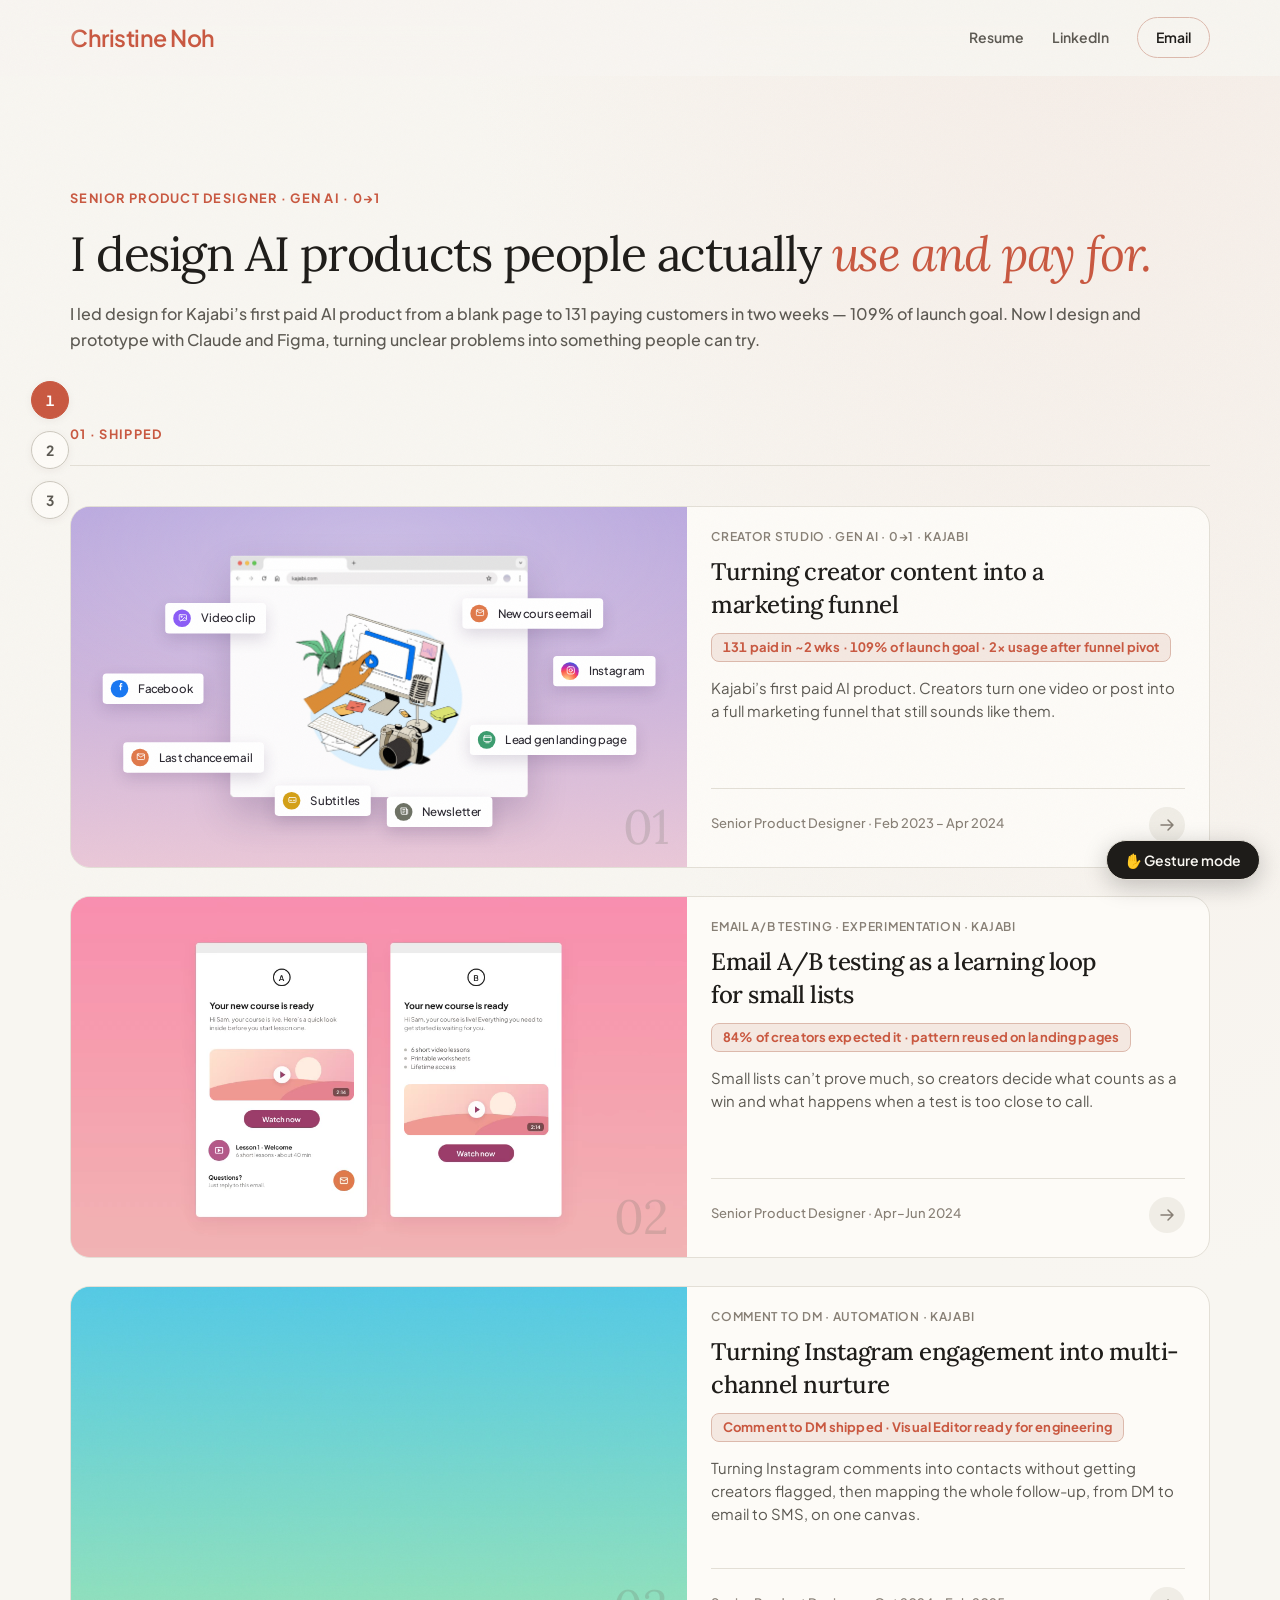
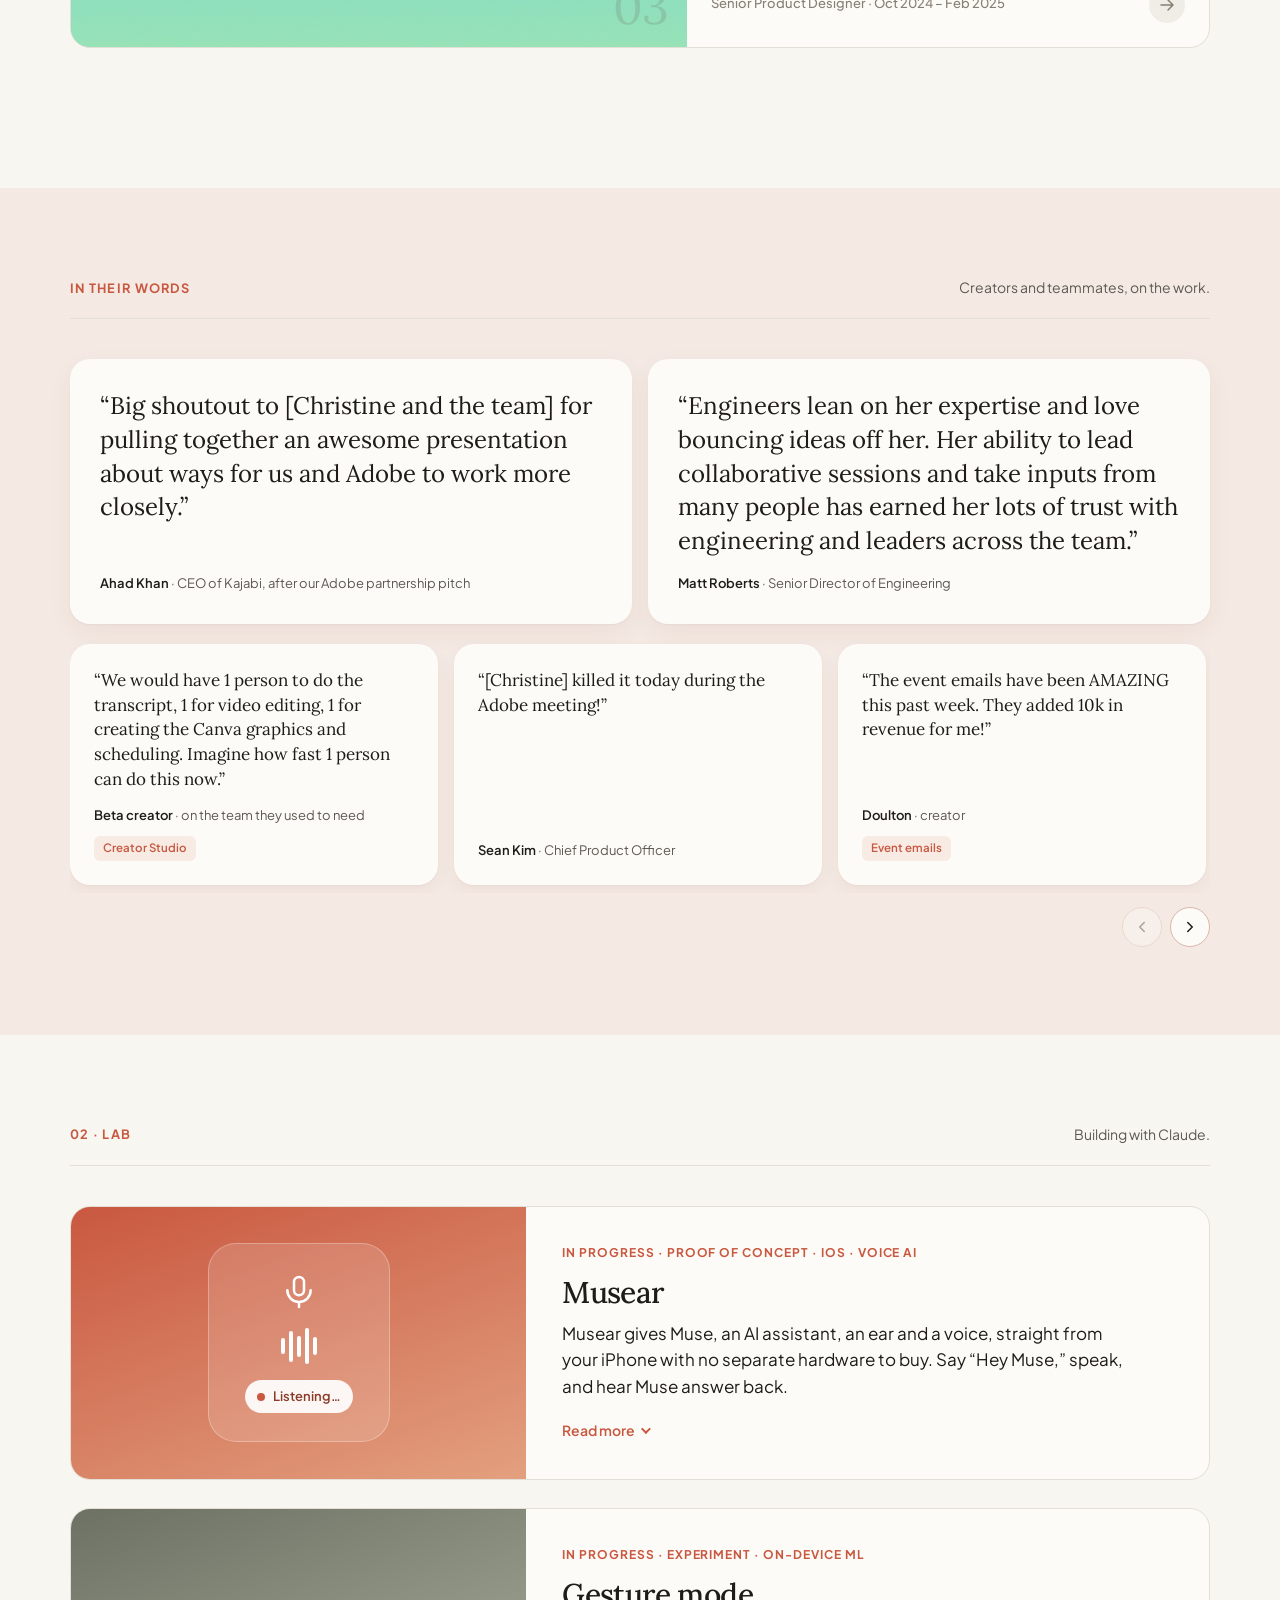
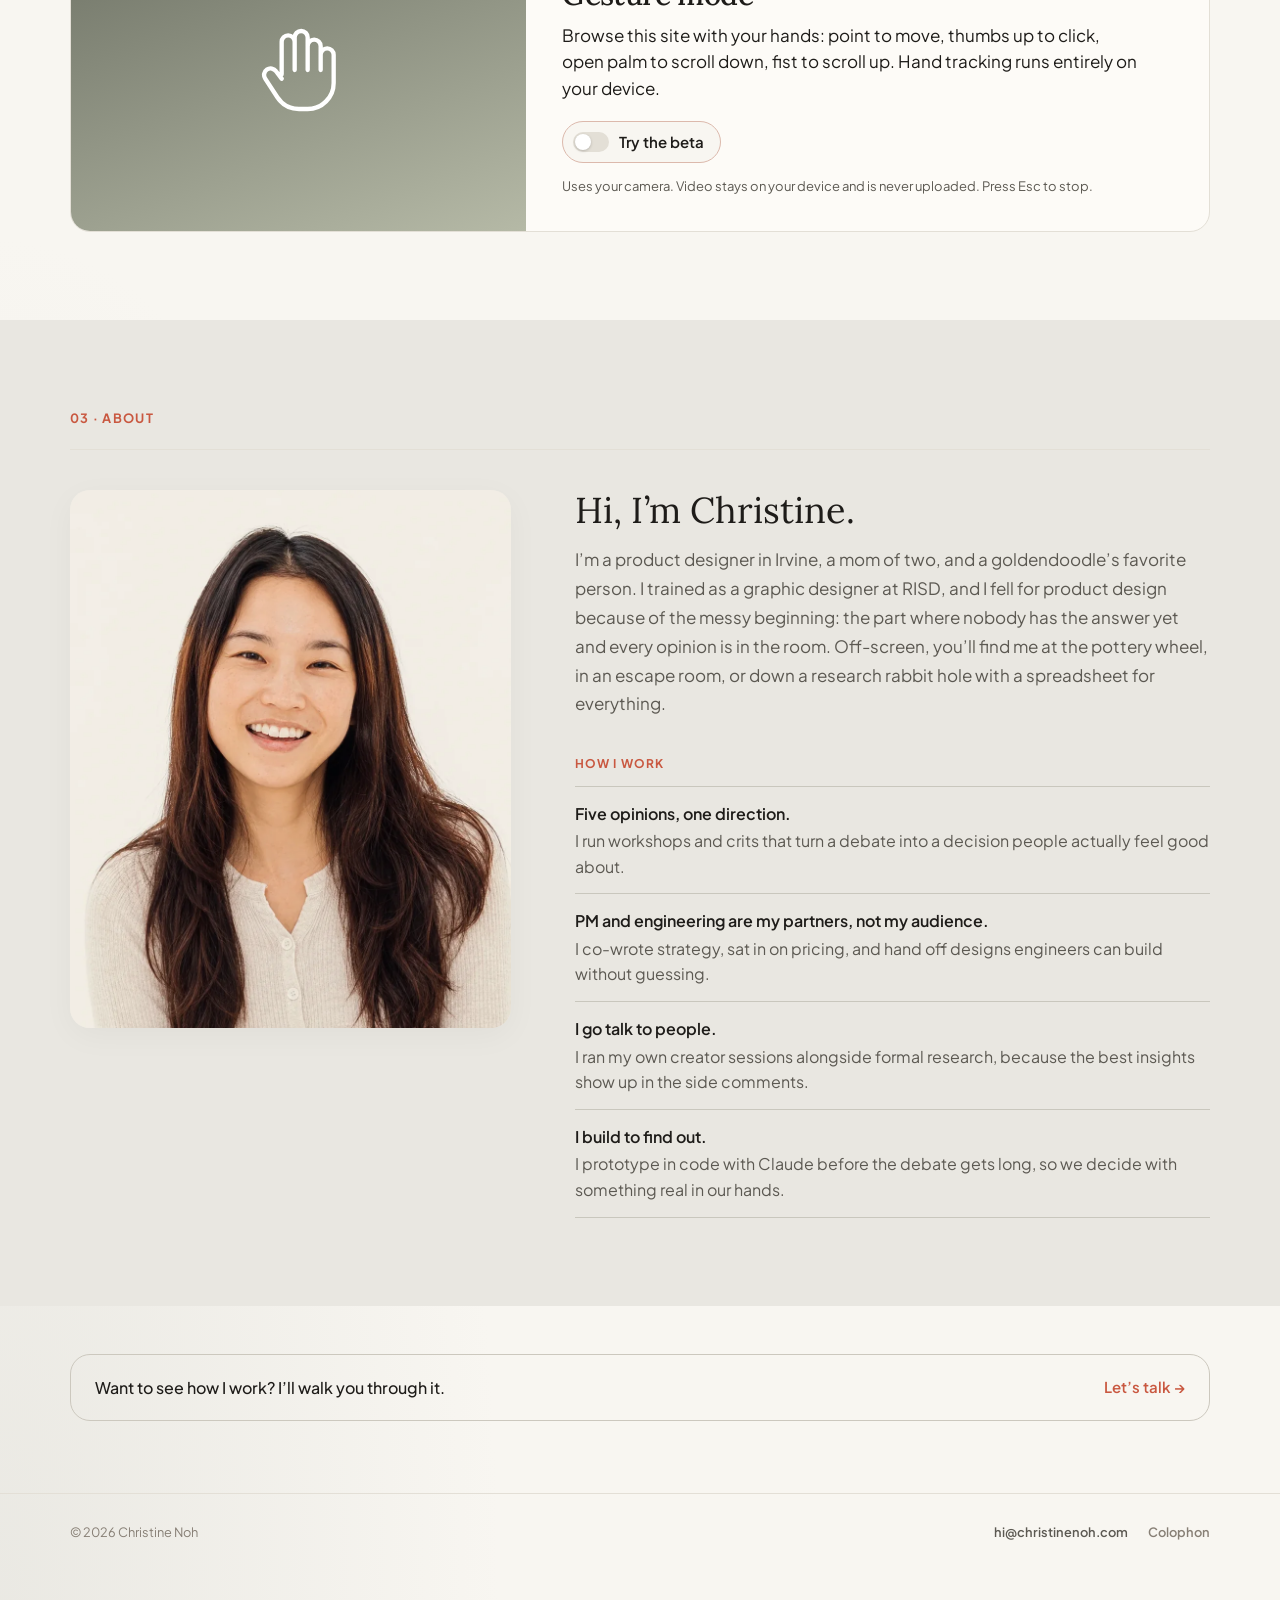
==== commit 247700a2: "Hero copy refresh; drop Shipped/Lab/About from non-home nav. Co-authored-by: Cursor <cursoragent@cur" ====
--- a/index.html
+++ b/index.html
@@ -6,10 +6,10 @@
     <title>Christine Noh — Senior Product Designer, Gen AI and 0→1</title>
     <meta
       name="description"
-      content="Christine Noh is a Senior Product Designer focused on Gen AI and 0→1 products. She led Kajabi’s first paid AI product (Creator Studio) from concept to GA and now designs and builds with Figma, Claude, and Xcode."
+      content="Christine Noh designs AI products people actually use and pay for. She led Kajabi’s first paid AI product from a blank page to 131 paying customers in two weeks, and now designs and prototypes with Claude and Figma."
     />
     <meta property="og:title" content="Christine Noh — Senior Product Designer, Gen AI and 0→1" />
-    <meta property="og:description" content="Christine Noh is a Senior Product Designer focused on Gen AI and 0→1 products. She led Kajabi’s first paid AI product (Creator Studio) from concept to GA and now designs and builds with Figma, Claude, and Xcode." />
+    <meta property="og:description" content="Christine Noh designs AI products people actually use and pay for. She led Kajabi’s first paid AI product from a blank page to 131 paying customers in two weeks, and now designs and prototypes with Claude and Figma." />
     <meta property="og:type" content="website" />
     <meta property="og:image" content="./assets/og.svg" />
     <meta name="twitter:card" content="summary_large_image" />
@@ -32,7 +32,7 @@
   "name": "Christine Noh",
   "url": "https://christinenoh.com",
   "jobTitle": "Senior Product Designer",
-  "description": "Christine Noh is a Senior Product Designer focused on Gen AI and 0→1 products. She led Kajabi’s first paid AI product (Creator Studio) from concept to GA and now designs and builds with Figma, Claude, and Xcode.",
+  "description": "Christine Noh designs AI products people actually use and pay for. She led Kajabi’s first paid AI product from a blank page to 131 paying customers in two weeks, and now designs and prototypes with Claude and Figma.",
   "email": "mailto:hi@christinenoh.com",
   "sameAs": [
     "https://www.linkedin.com/in/xtinesun/"
@@ -120,11 +120,11 @@
         <p class="intro-role reveal" data-reveal>Senior Product Designer · Gen AI · 0→1</p>
         <div class="intro-block reveal" data-reveal>
           <h1 class="intro-line">
-            I design AI products people
-            <em class="intro-accent">use, trust, and pay for.</em>
+            I design AI products people actually
+            <em class="intro-accent">use and pay for.</em>
           </h1>
           <p class="intro-specialization">
-            I led design for Kajabi’s first paid AI product, from the first open question to 131 paying customers in two weeks. Today I design with Claude × Figma, turning unclear problems into products people actually use.
+            I led design for Kajabi’s first paid AI product from a blank page to 131 paying customers in two weeks — 109% of launch goal. Now I design and prototype with Claude and Figma, turning unclear problems into something people can try.
           </p>
         </div>
       </section>
--- a/styles.css
+++ b/styles.css
@@ -8077,3 +8077,4 @@
 }
 @media (prefers-reduced-motion: reduce) { .rail-label { transition: none; } }
 #shipped, #lab, #about-me, #words { scroll-margin-top: calc(var(--header-h) + 16px); }
+.closing .now-cta { background: transparent; border: 1px solid var(--border-hover); }
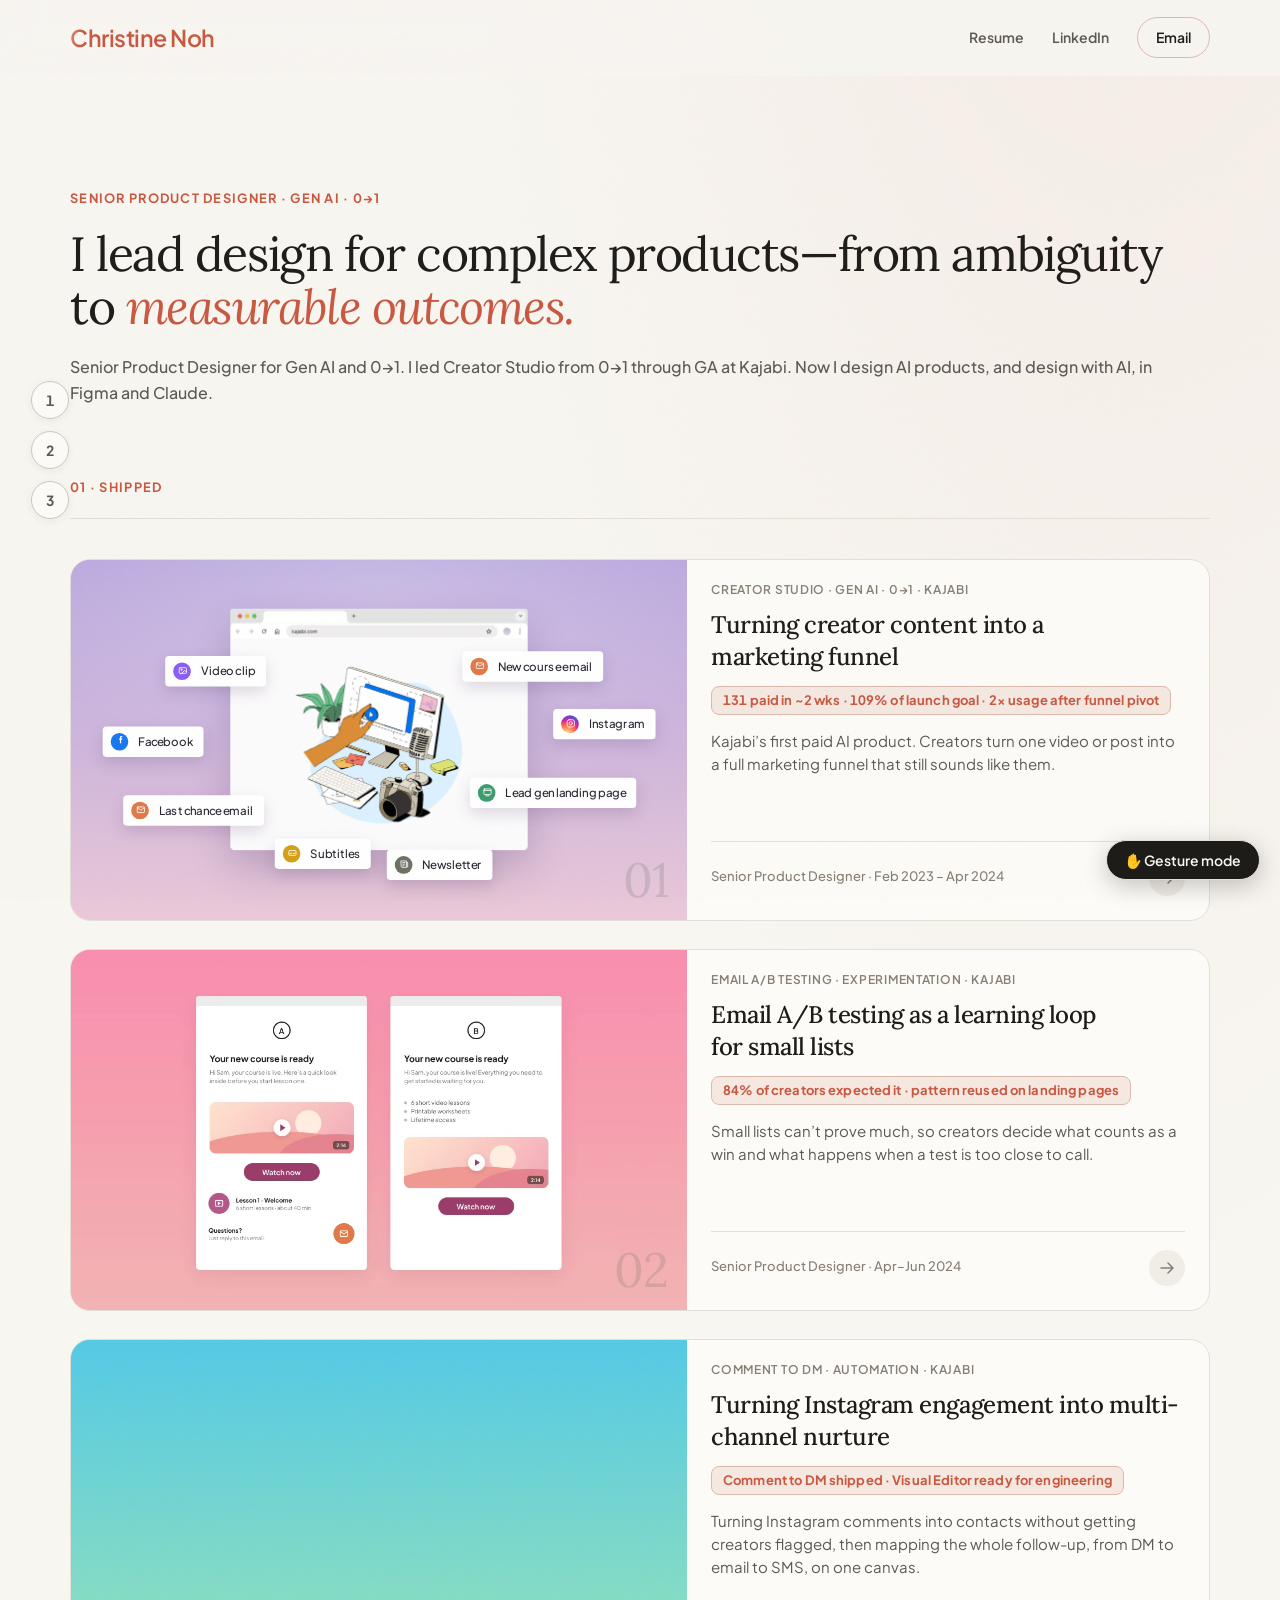
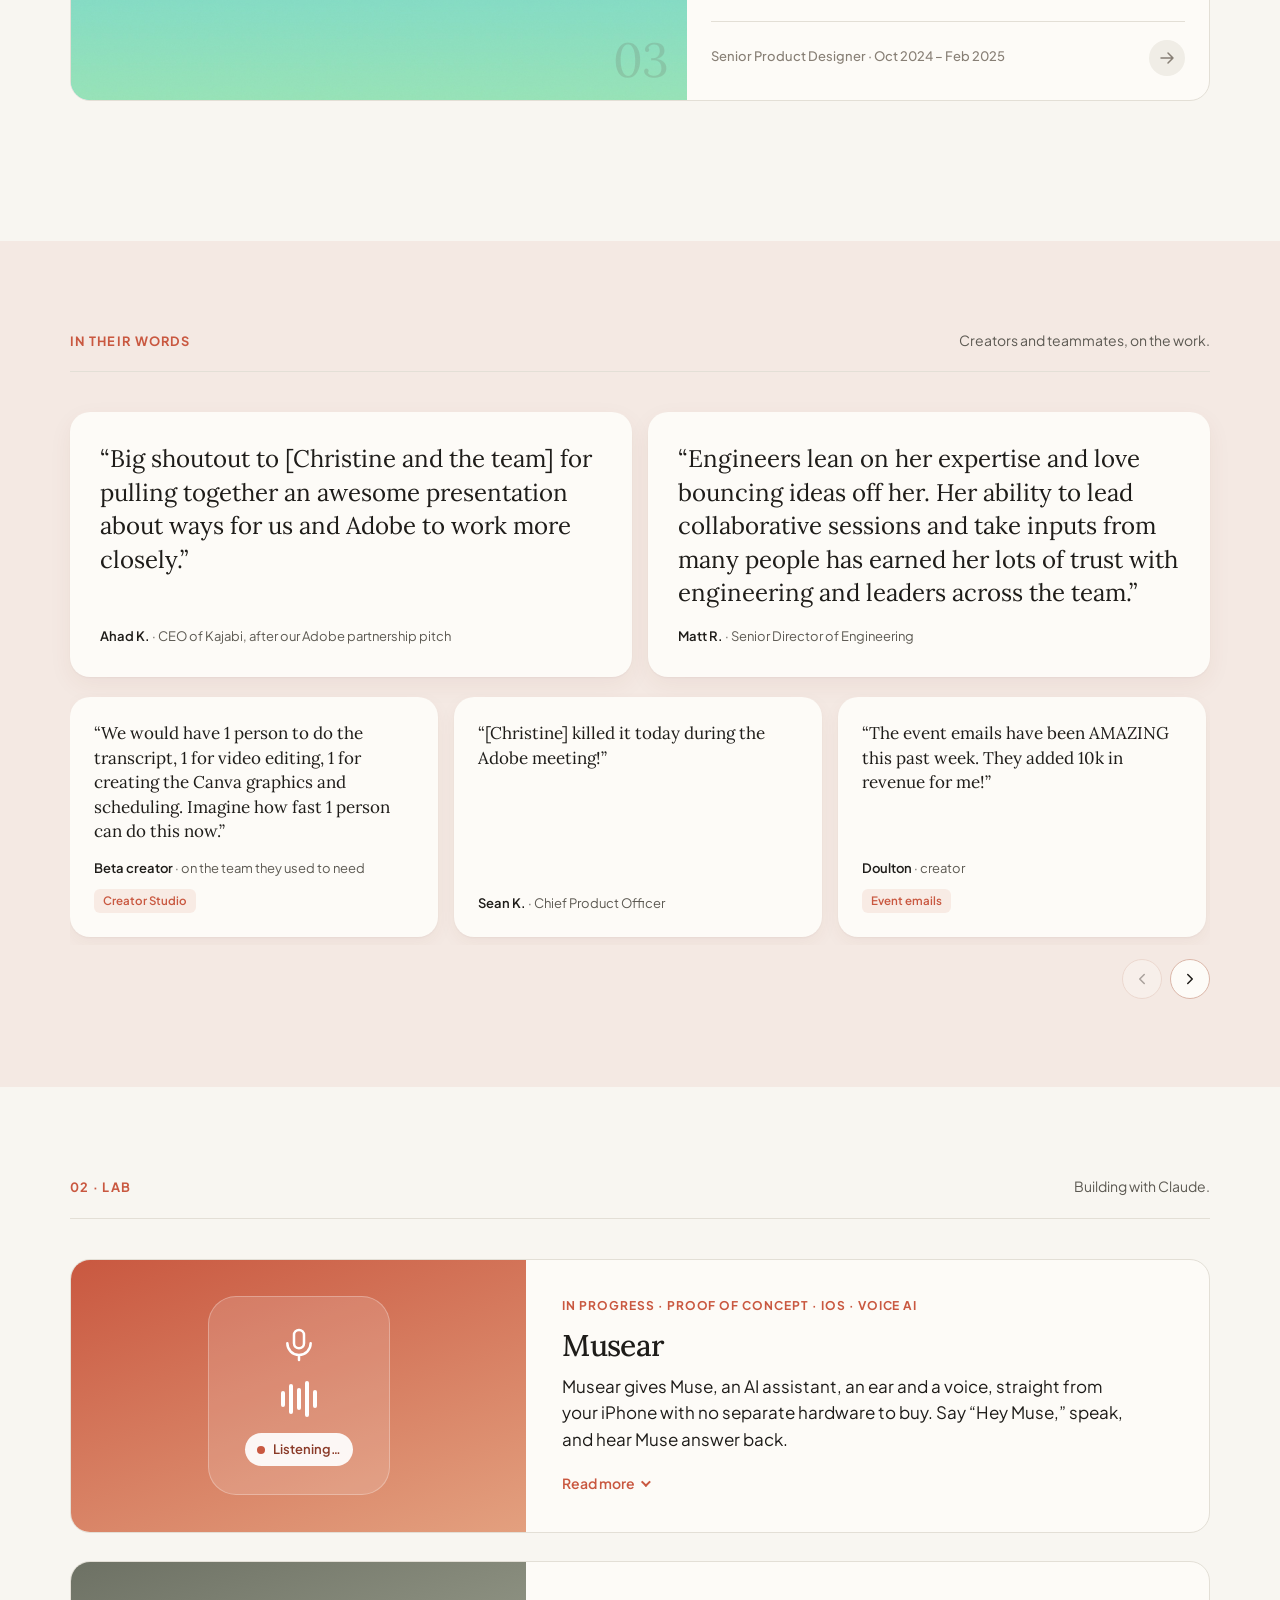
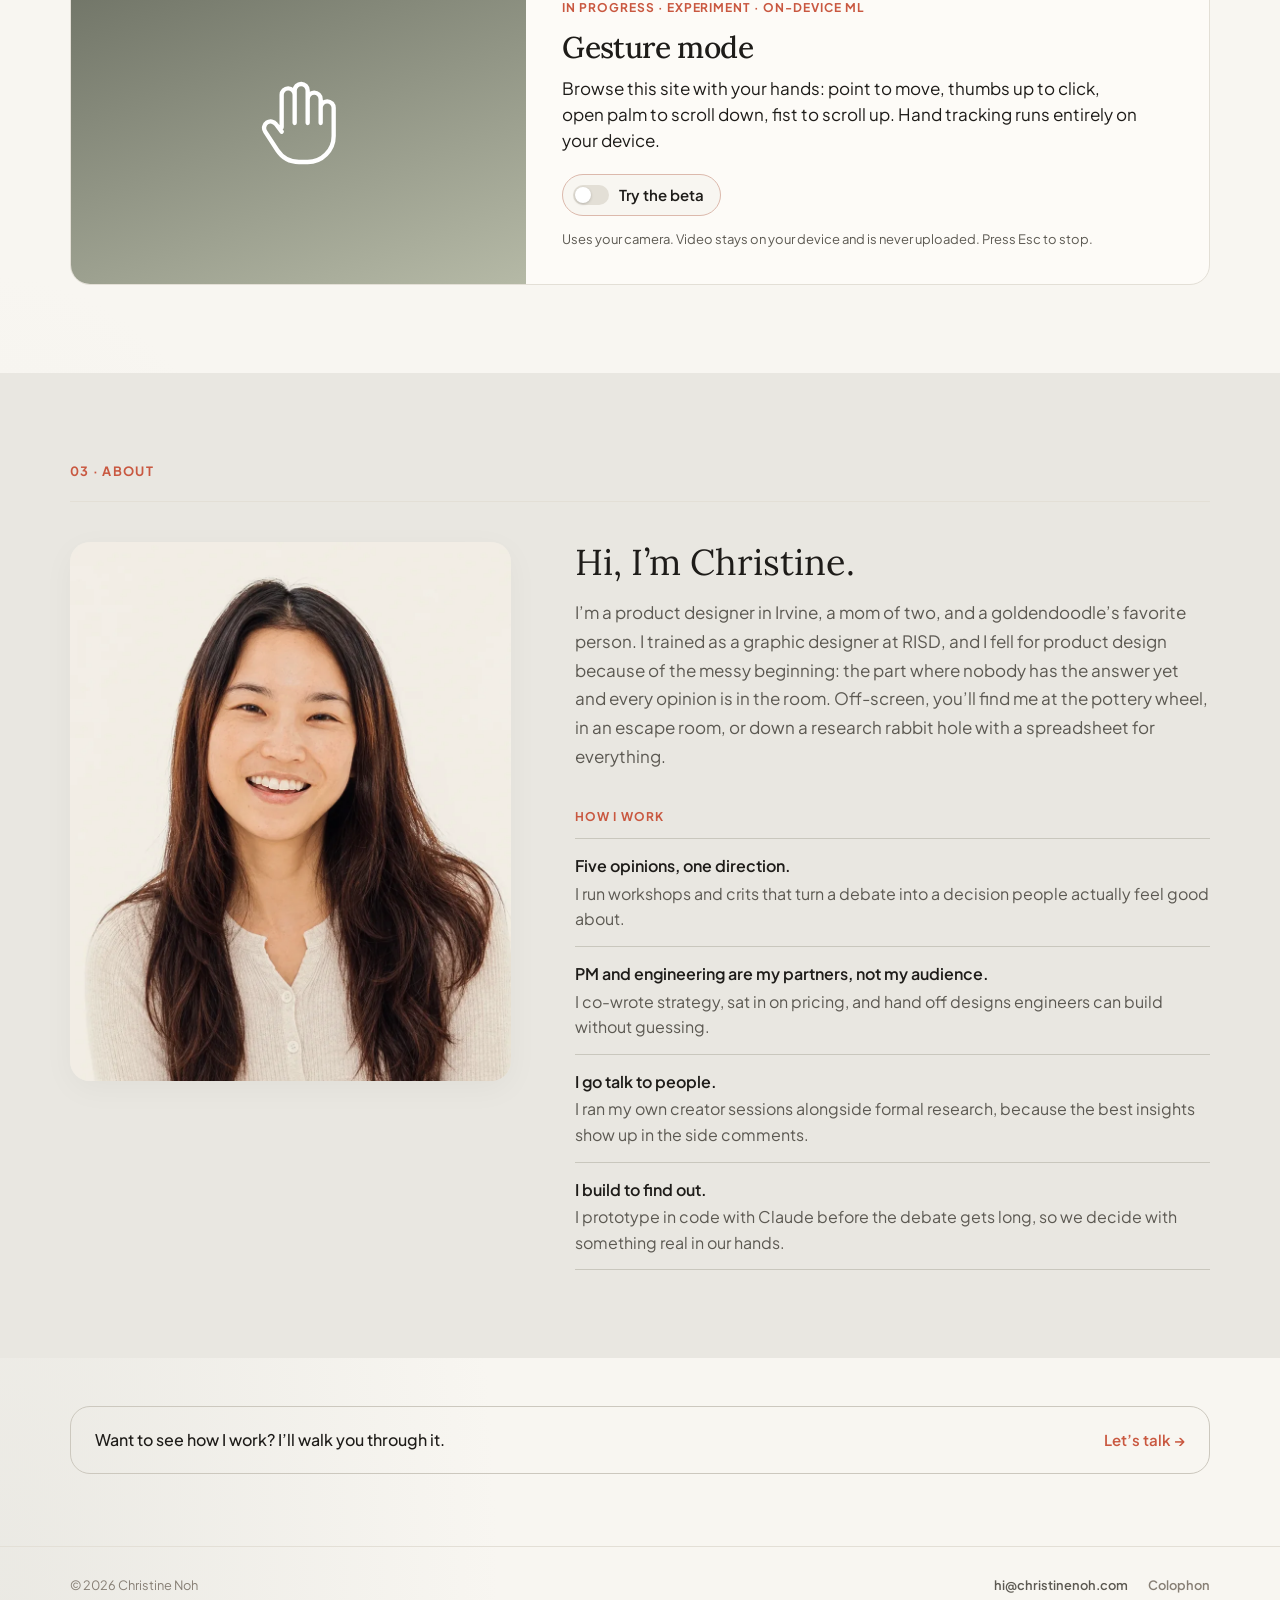
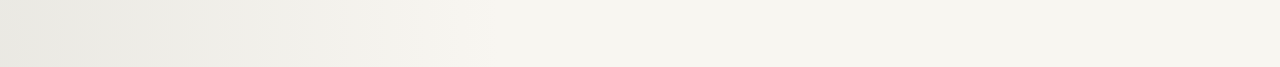
==== commit 9f897730: "Hero: restore ambiguity-to-outcomes heading; Alt C subtext; quote initials. Co-authored-by: Cursor <" ====
--- a/index.html
+++ b/index.html
@@ -6,10 +6,10 @@
     <title>Christine Noh — Senior Product Designer, Gen AI and 0→1</title>
     <meta
       name="description"
-      content="Christine Noh designs AI products people actually use and pay for. She led Kajabi’s first paid AI product from a blank page to 131 paying customers in two weeks, and now designs and prototypes with Claude and Figma."
+      content="Christine Noh is a Senior Product Designer for Gen AI and 0→1. She led Creator Studio from 0→1 through GA at Kajabi, and now designs AI products — and designs with AI — in Figma and Claude."
     />
     <meta property="og:title" content="Christine Noh — Senior Product Designer, Gen AI and 0→1" />
-    <meta property="og:description" content="Christine Noh designs AI products people actually use and pay for. She led Kajabi’s first paid AI product from a blank page to 131 paying customers in two weeks, and now designs and prototypes with Claude and Figma." />
+    <meta property="og:description" content="Christine Noh is a Senior Product Designer for Gen AI and 0→1. She led Creator Studio from 0→1 through GA at Kajabi, and now designs AI products — and designs with AI — in Figma and Claude." />
     <meta property="og:type" content="website" />
     <meta property="og:image" content="./assets/og.svg" />
     <meta name="twitter:card" content="summary_large_image" />
@@ -32,7 +32,7 @@
   "name": "Christine Noh",
   "url": "https://christinenoh.com",
   "jobTitle": "Senior Product Designer",
-  "description": "Christine Noh designs AI products people actually use and pay for. She led Kajabi’s first paid AI product from a blank page to 131 paying customers in two weeks, and now designs and prototypes with Claude and Figma.",
+  "description": "Christine Noh is a Senior Product Designer for Gen AI and 0→1. She led Creator Studio from 0→1 through GA at Kajabi, and now designs AI products — and designs with AI — in Figma and Claude.",
   "email": "mailto:hi@christinenoh.com",
   "sameAs": [
     "https://www.linkedin.com/in/xtinesun/"
@@ -120,11 +120,11 @@
         <p class="intro-role reveal" data-reveal>Senior Product Designer · Gen AI · 0→1</p>
         <div class="intro-block reveal" data-reveal>
           <h1 class="intro-line">
-            I design AI products people actually
-            <em class="intro-accent">use and pay for.</em>
+            I lead design for complex products—from ambiguity to
+            <em class="intro-accent">measurable outcomes.</em>
           </h1>
           <p class="intro-specialization">
-            I led design for Kajabi’s first paid AI product from a blank page to 131 paying customers in two weeks — 109% of launch goal. Now I design and prototype with Claude and Figma, turning unclear problems into something people can try.
+            Senior Product Designer for Gen AI and 0→1. I led Creator Studio from 0→1 through GA at Kajabi. Now I design AI products, and design with AI, in Figma and Claude.
           </p>
         </div>
       </section>
@@ -338,11 +338,11 @@
         <div class="v-featured reveal" data-reveal>
           <figure class="v-feature">
             <blockquote>“Big shoutout to [Christine and the team] for pulling together an awesome presentation about ways for us and Adobe to work more closely.”</blockquote>
-            <figcaption><strong>Ahad Khan</strong> · CEO of Kajabi, after our Adobe partnership pitch</figcaption>
+            <figcaption><strong>Ahad K.</strong> · CEO of Kajabi, after our Adobe partnership pitch</figcaption>
           </figure>
           <figure class="v-feature">
             <blockquote>“Engineers lean on her expertise and love bouncing ideas off her. Her ability to lead collaborative sessions and take inputs from many people has earned her lots of trust with engineering and leaders across the team.”</blockquote>
-            <figcaption><strong>Matt Roberts</strong> · Senior Director of Engineering</figcaption>
+            <figcaption><strong>Matt R.</strong> · Senior Director of Engineering</figcaption>
           </figure>
         </div>
         <div class="v-carousel reveal" data-reveal>
@@ -353,7 +353,7 @@
             </li>
             <li class="v-card">
               <p class="v-text">“[Christine] killed it today during the Adobe meeting!”</p>
-              <p class="v-who"><strong>Sean Kim</strong> · Chief Product Officer</p>
+              <p class="v-who"><strong>Sean K.</strong> · Chief Product Officer</p>
             </li>
             <li class="v-card">
               <p class="v-text">“The event emails have been AMAZING this past week. They added 10k in revenue for me!”</p>
@@ -361,7 +361,7 @@
             </li>
             <li class="v-card">
               <p class="v-text">“Her meticulous attention to detail and hero-first approach were instrumental in simplifying a highly complex feature into something truly usable… an indispensable asset to both the engineering and product teams.”</p>
-              <p class="v-who"><strong>Brent Totty</strong> · Director of Product</p>
+              <p class="v-who"><strong>Brent T.</strong> · Director of Product</p>
             </li>
             <li class="v-card">
               <p class="v-text">“Within probably 2 or 3 hours, I had created a year’s worth of blog posts.”</p>
@@ -369,15 +369,15 @@
             </li>
             <li class="v-card">
               <p class="v-text">“Your creativity and dedication to design have consistently impressed me. This level of rigour sets you apart from other designers I’ve worked with outside of Kajabi.”</p>
-              <p class="v-who"><strong>David Wang</strong> · Senior Product Manager, Creator Tools</p>
+              <p class="v-who"><strong>David W.</strong> · Senior Product Manager, Creator Tools</p>
             </li>
             <li class="v-card">
               <p class="v-text">“She is an invaluable partner who enables our team to move quickly and thoughtfully.”</p>
-              <p class="v-who"><strong>Sophia Sun</strong> · Senior Product Manager, Marketing Tools</p>
+              <p class="v-who"><strong>Sophia S.</strong> · Senior Product Manager, Marketing Tools</p>
             </li>
             <li class="v-card">
               <p class="v-text">“Her approachable and professional demeanor creates a space where team members freely share ideas and feedback.”</p>
-              <p class="v-who"><strong>Gabriel Tayag</strong> · Senior Product Designer</p>
+              <p class="v-who"><strong>Gabriel T.</strong> · Senior Product Designer</p>
             </li>
           </ul>
           <div class="v-nav">
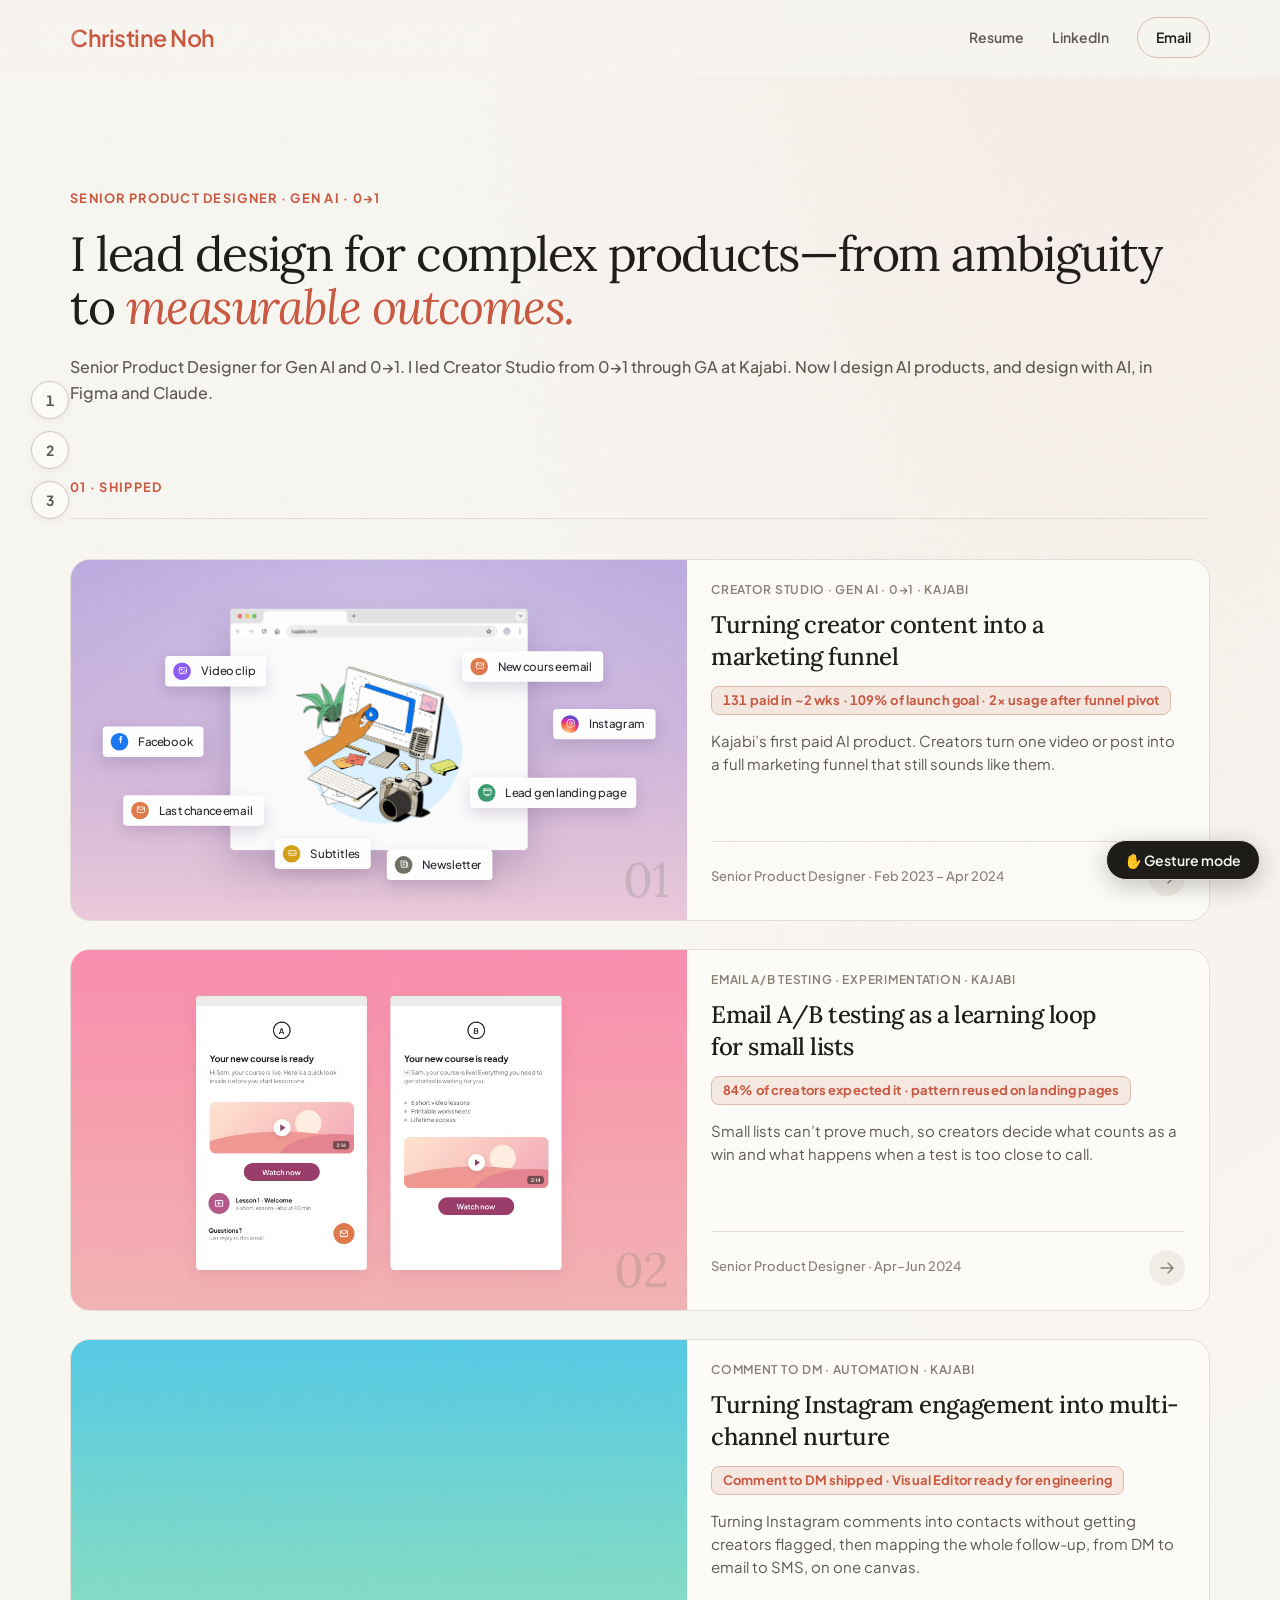
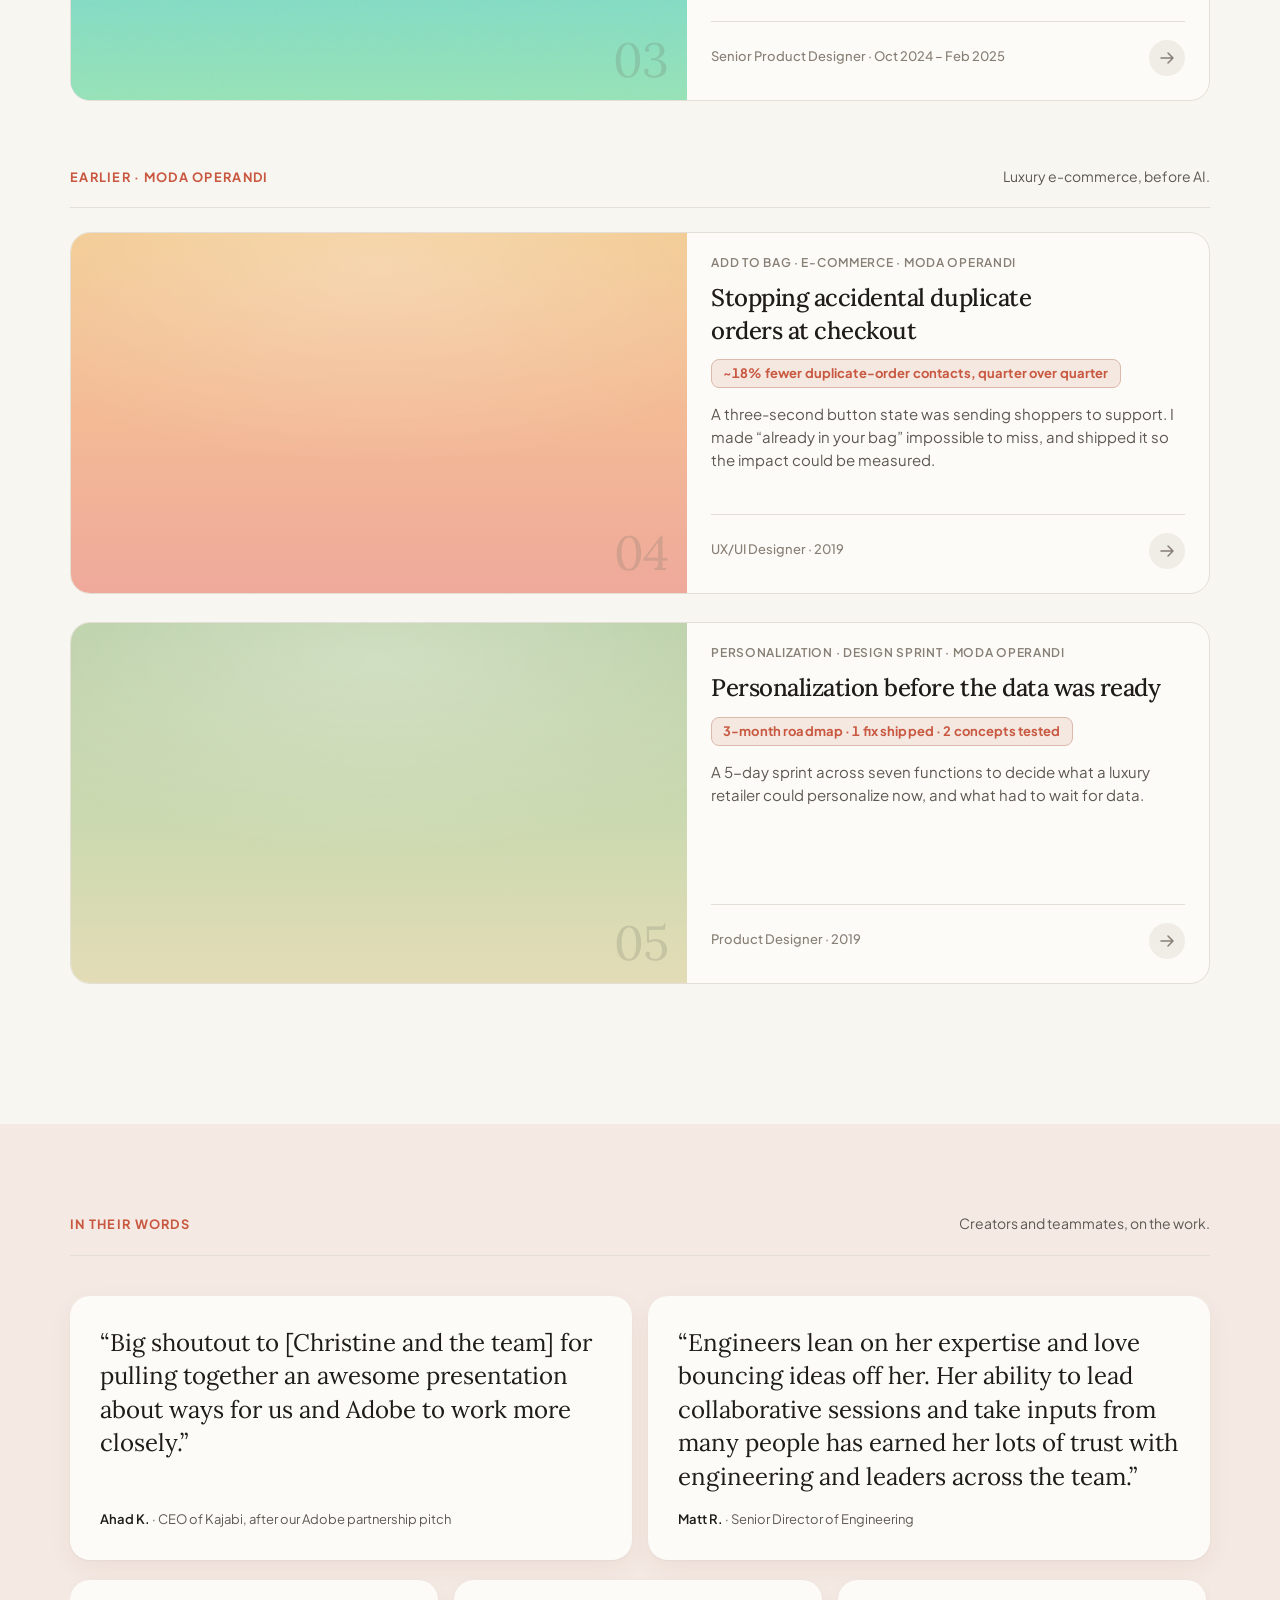
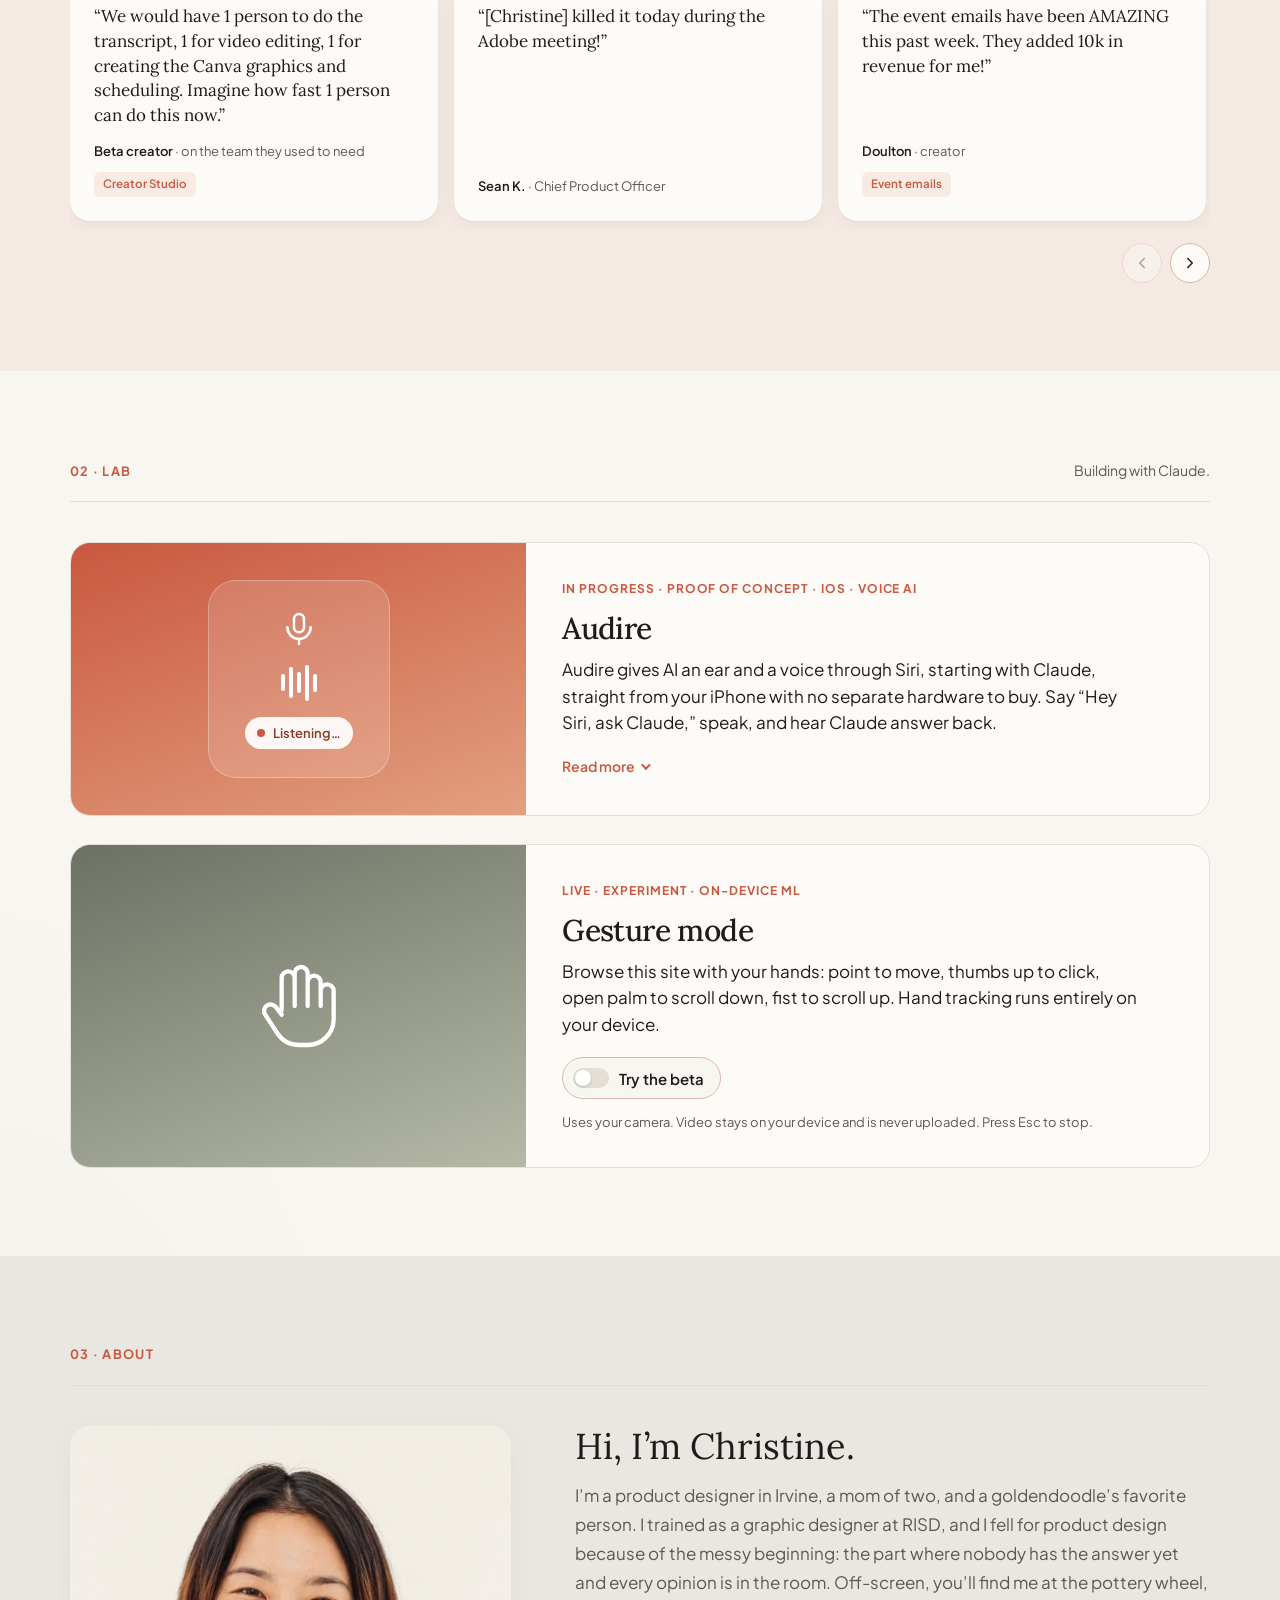
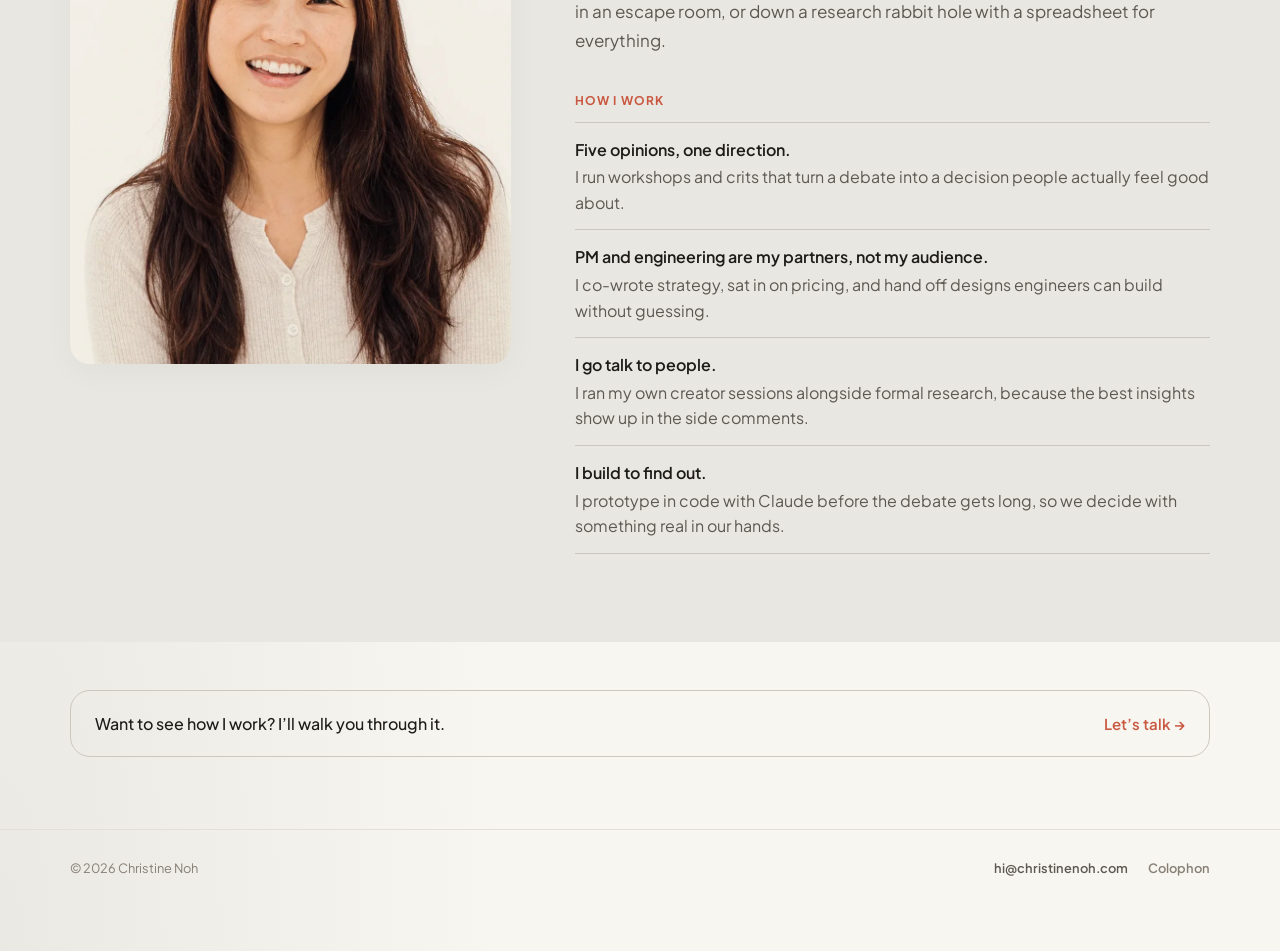
==== commit 997ee4ca: "Resume AI-readability, Audire rename, Moda case studies - Resume (page + PDF): rename ClaudEar to Au" ====
--- a/index.html
+++ b/index.html
@@ -23,7 +23,7 @@
       href="https://fonts.googleapis.com/css2?family=Lora:ital,wght@0,400;0,500;0,600;1,400&family=Plus+Jakarta+Sans:ital,wght@0,400;0,500;0,600;0,700;1,400&display=swap"
       rel="stylesheet"
     />
-    <link rel="stylesheet" href="./styles.css?v=nav1" />
+    <link rel="stylesheet" href="./styles.css?v=nav1-moda1" />
     <link rel="stylesheet" href="./mockups.css?v=nozoom1" />
     <script type="application/ld+json">
 {
@@ -328,6 +328,100 @@
             </a>
           </li>
         </ul>
+        <div class="projects-head projects-subhead reveal" data-reveal id="earlier">
+          <h2 id="earlier-heading">Earlier · Moda Operandi</h2>
+          <p>Luxury e-commerce, before AI.</p>
+        </div>
+        <ul class="project-grid" aria-labelledby="earlier-heading">
+          <li class="reveal" data-reveal data-delay="1">
+            <a class="project-card" href="./case-study-04.html" data-page-link>
+              <div class="project-visual project-visual--04">
+                <div class="c4" role="img" aria-label="A product page where Add to Bag turns into a lasting In your bag state, so a second tap shows Already in your bag instead of adding a duplicate.">
+                  <div class="c4-win">
+                    <div class="c4-bar"><span class="c4-brand">MODA OPERANDI</span><span class="c4-bag"><svg viewBox="0 0 24 24" fill="none" stroke="currentColor" stroke-width="1.8" stroke-linecap="round" stroke-linejoin="round"><path d="M5 8h14l-1 12H6z"/><path d="M9 8V6a3 3 0 0 1 6 0v2"/></svg><span class="c4-badge">1</span></span></div>
+                    <div class="c4-body">
+                      <div class="c4-photo"><svg viewBox="0 0 100 140" aria-hidden="true"><path d="M38 8 L44 8 L46 30 L54 30 L56 8 L62 8 L64 34 C70 50 66 60 62 66 L84 138 L16 138 L38 66 C34 60 30 50 36 34 Z" fill="#2b2b33"/><path d="M37 66 H63" stroke="#c9a96a" stroke-width="3"/></svg></div>
+                      <div class="c4-info">
+                        <span class="c4-designer">DESIGNER</span>
+                        <span class="c4-name">Silk midi dress</span>
+                        <span class="c4-price">$1,450</span>
+                        <div class="c4-sizes"><span class="c4-size">2</span><span class="c4-size c4-size--on">4</span><span class="c4-size">6</span><span class="c4-size">8</span></div>
+                        <div class="c4-btnwrap">
+                          <span class="c4-btn c4-btn--add">ADD TO BAG</span>
+                          <span class="c4-btn c4-btn--in"><svg viewBox="0 0 24 24" fill="none" stroke="currentColor" stroke-width="2.6" stroke-linecap="round" stroke-linejoin="round"><path d="m5 12.5 4.5 4.5L19 7.5"/></svg>In your bag · Size 4</span>
+                        </div>
+                        <div class="c4-more"><u>Add one more</u><u>View bag (1)</u></div>
+                      </div>
+                    </div>
+                  </div>
+                  <i class="c4-tap"></i>
+                  <div class="c4-toast"><svg viewBox="0 0 24 24" fill="none" stroke="currentColor" stroke-width="2.6" stroke-linecap="round" stroke-linejoin="round"><path d="m5 12.5 4.5 4.5L19 7.5"/></svg>Already in your bag</div>
+                  <div class="c4-stat"><b>~18%</b><span>fewer duplicate-order contacts</span></div>
+                </div>
+                <span class="project-index" aria-hidden="true">04</span>
+              </div>
+              <div class="project-body">
+                <p class="project-tag">Add to Bag · E-commerce · Moda Operandi</p>
+                <h3 class="project-title">Stopping accidental duplicate orders at&nbsp;checkout</h3>
+                <p class="project-impact">~18% fewer duplicate-order contacts, quarter over quarter</p>
+                <p class="project-hook">A three-second button state was sending shoppers to support. I made “already in your bag” impossible to miss, and shipped it so the impact could be measured.</p>
+                <div class="project-footer">
+                  <p class="project-desc">UX/UI Designer · 2019</p>
+                  <span class="project-arrow" aria-hidden="true">
+                    <svg width="22" height="22" viewBox="0 0 22 22" fill="none">
+                      <path d="M5 11h12M12 6l5 5-5 5" stroke="currentColor" stroke-width="1.5" stroke-linecap="round" stroke-linejoin="round"/>
+                    </svg>
+                  </span>
+                </div>
+              </div>
+            </a>
+          </li>
+          <li class="reveal" data-reveal data-delay="2">
+            <a class="project-card" href="./case-study-05.html" data-page-link>
+              <div class="project-visual project-visual--05">
+                <div class="c5" role="img" aria-label="A shopper taps See similar to get a row of similar dresses, a How to style it panel suggests a bag, sunglasses and earrings, and a thumbs-down on one suggestion fades it out.">
+                  <div class="c5-phone">
+                    <div class="c5-top">MODA OPERANDI</div>
+                    <div class="c5-grid">
+                      <div class="c5-tile"><div class="c5-img"><svg viewBox="0 0 100 140" aria-hidden="true"><path d="M38 8 L44 8 L46 30 L54 30 L56 8 L62 8 L64 34 C70 50 66 60 62 66 L84 138 L16 138 L38 66 C34 60 30 50 36 34 Z" fill="#e08a4f"/><path d="M37 66 H63" stroke="#2b2b33" stroke-width="3"/></svg></div><span class="c5-sim"><svg viewBox="0 0 24 24" fill="none" stroke="currentColor" stroke-width="2" stroke-linecap="round" stroke-linejoin="round"><rect x="3" y="3" width="7" height="7" rx="1"/><rect x="14" y="3" width="7" height="7" rx="1"/><rect x="3" y="14" width="7" height="7" rx="1"/><rect x="14" y="14" width="7" height="7" rx="1"/></svg>See similar</span></div>
+                      <div class="c5-tile"><div class="c5-img"><svg viewBox="0 0 100 140" aria-hidden="true"><path d="M38 8 L44 8 L46 30 L54 30 L56 8 L62 8 L64 34 C70 50 66 60 62 66 L84 138 L16 138 L38 66 C34 60 30 50 36 34 Z" fill="#f3efe6"/><path d="M37 66 H63" stroke="#2b2b33" stroke-width="3"/></svg></div><span class="c5-cap">One-shoulder gown</span></div>
+                    </div>
+                    <div class="c5-tray">
+                      <div class="c5-tray-h">Similar styles</div>
+                      <div class="c5-row"><div class="c5-mini"><svg viewBox="0 0 100 140" aria-hidden="true"><path d="M38 8 L44 8 L46 30 L54 30 L56 8 L62 8 L64 34 C70 50 66 60 62 66 L84 138 L16 138 L38 66 C34 60 30 50 36 34 Z" fill="#d9774a"/><path d="M37 66 H63" stroke="#f3d7a6" stroke-width="3"/></svg></div><div class="c5-mini"><svg viewBox="0 0 100 140" aria-hidden="true"><path d="M38 8 L44 8 L46 30 L54 30 L56 8 L62 8 L64 34 C70 50 66 60 62 66 L84 138 L16 138 L38 66 C34 60 30 50 36 34 Z" fill="#c0502f"/><path d="M37 66 H63" stroke="#f3d7a6" stroke-width="3"/></svg></div><div class="c5-mini"><svg viewBox="0 0 100 140" aria-hidden="true"><path d="M38 8 L44 8 L46 30 L54 30 L56 8 L62 8 L64 34 C70 50 66 60 62 66 L84 138 L16 138 L38 66 C34 60 30 50 36 34 Z" fill="#e9a25b"/><path d="M37 66 H63" stroke="#2b2b33" stroke-width="3"/></svg></div></div>
+                    </div>
+                  </div>
+                  <i class="c5-tap c5-tap--1"></i>
+                  <div class="c5-style">
+                    <div class="c5-style-h"><b>How to style it</b><small>Picked for you</small></div>
+                    <div class="c5-looks">
+                      <div class="c5-look"><div class="c5-look-img"><svg viewBox="0 0 24 24" fill="none" stroke="#8b6a3e" stroke-width="1.6" stroke-linecap="round" stroke-linejoin="round"><rect x="4" y="9" width="16" height="11" rx="2"/><path d="M8 9a4 4 0 0 1 8 0"/></svg></div><span>Leather tote</span><span class="c5-down"><svg viewBox="0 0 24 24" fill="none" stroke="currentColor" stroke-width="2" stroke-linecap="round" stroke-linejoin="round"><path d="M17 14V4h3v10z"/><path d="M17 14l-4 7a2 2 0 0 1-3-2l1-4H6a2 2 0 0 1-2-2.3l1.2-6A2 2 0 0 1 7.2 5H17"/></svg></span></div>
+                      <div class="c5-look"><div class="c5-look-img"><svg viewBox="0 0 24 24" fill="none" stroke="#1e1c19" stroke-width="1.6" stroke-linecap="round" stroke-linejoin="round"><circle cx="7" cy="13" r="4"/><circle cx="17" cy="13" r="4"/><path d="M11 13h2M3 11l-1-3M21 11l1-3"/></svg></div><span>Sunglasses</span><span class="c5-down"><svg viewBox="0 0 24 24" fill="none" stroke="currentColor" stroke-width="2" stroke-linecap="round" stroke-linejoin="round"><path d="M17 14V4h3v10z"/><path d="M17 14l-4 7a2 2 0 0 1-3-2l1-4H6a2 2 0 0 1-2-2.3l1.2-6A2 2 0 0 1 7.2 5H17"/></svg></span></div>
+                      <div class="c5-look c5-look--out"><div class="c5-look-img"><svg viewBox="0 0 24 24" fill="none" stroke="#b08a3e" stroke-width="1.6" stroke-linecap="round"><circle cx="8" cy="14" r="3.5"/><circle cx="16" cy="14" r="3.5"/><path d="M8 4v6.5M16 4v6.5"/></svg></div><span>Gold hoops</span><span class="c5-down"><svg viewBox="0 0 24 24" fill="none" stroke="currentColor" stroke-width="2" stroke-linecap="round" stroke-linejoin="round"><path d="M17 14V4h3v10z"/><path d="M17 14l-4 7a2 2 0 0 1-3-2l1-4H6a2 2 0 0 1-2-2.3l1.2-6A2 2 0 0 1 7.2 5H17"/></svg></span></div>
+                    </div>
+                  </div>
+                  <i class="c5-tap c5-tap--2"></i>
+                  <div class="c5-chip"><svg viewBox="0 0 24 24" fill="none" stroke="currentColor" stroke-width="2.6" stroke-linecap="round" stroke-linejoin="round"><path d="m5 12.5 4.5 4.5L19 7.5"/></svg>Got it. Fewer like this.</div>
+                </div>
+                <span class="project-index" aria-hidden="true">05</span>
+              </div>
+              <div class="project-body">
+                <p class="project-tag">Personalization · Design sprint · Moda Operandi</p>
+                <h3 class="project-title">Personalization before the data was&nbsp;ready</h3>
+                <p class="project-impact">3-month roadmap · 1 fix shipped · 2 concepts tested</p>
+                <p class="project-hook">A 5-day sprint across seven functions to decide what a luxury retailer could personalize now, and what had to wait for data.</p>
+                <div class="project-footer">
+                  <p class="project-desc">Product Designer · 2019</p>
+                  <span class="project-arrow" aria-hidden="true">
+                    <svg width="22" height="22" viewBox="0 0 22 22" fill="none">
+                      <path d="M5 11h12M12 6l5 5-5 5" stroke="currentColor" stroke-width="1.5" stroke-linecap="round" stroke-linejoin="round"/>
+                    </svg>
+                  </span>
+                </div>
+              </div>
+            </a>
+          </li>
+        </ul>
       </section>
 
       <section class="voices-band container" id="words" aria-labelledby="voices-heading">
@@ -396,27 +490,31 @@
         <ul class="now-grid">
           <li class="reveal" data-reveal data-delay="1">
             <article class="now-card now-card--featured">
-              <div class="now-visual now-visual--musear" aria-hidden="true">
-                <div class="musear-mock">
+              <div class="now-visual now-visual--claudear" aria-hidden="true">
+                <div class="claudear-mock">
                   <svg viewBox="0 0 24 24" width="40" height="40" fill="none" stroke="currentColor" stroke-width="1.5" stroke-linecap="round" stroke-linejoin="round"><rect x="9" y="3" width="6" height="11" rx="3"/><path d="M5 11a7 7 0 0 0 14 0M12 18v3"/></svg>
                   <span class="now-wave"><i></i><i></i><i></i><i></i><i></i></span>
-                  <span class="musear-listening"><span class="musear-dot"></span>Listening…</span>
+                  <span class="claudear-listening"><span class="claudear-dot"></span>Listening…</span>
                 </div>
               </div>
               <div class="now-body">
                 <p class="now-status">In progress · Proof of concept · iOS · Voice AI</p>
-                <h3 class="now-title">Musear</h3>
-                <p class="now-hook">Musear gives Muse, an AI assistant, an ear and a voice, straight from your iPhone with no separate hardware to buy. Say “Hey Muse,” speak, and hear Muse answer&nbsp;back.</p>
+                <h3 class="now-title">Audire</h3>
+                <p class="now-hook">Audire gives AI an ear and a voice through Siri, starting with Claude, straight from your iPhone with no separate hardware to buy. Say “Hey Siri, ask Claude,” speak, and hear Claude answer&nbsp;back.</p>
                 <details class="now-more">
                   <summary>Read more <span aria-hidden="true"></span></summary>
                 <dl class="now-notes">
                   <div>
                     <dt>What it taught me</dt>
-                    <dd>In my first build, I couldn’t tell if Musear was actually listening. Designing and coding at the same time caught that missing “listening” indicator, a gap I’d normally only find after real users tried it.</dd>
+                    <dd>In my first build, I couldn’t tell if Audire was actually listening. Designing and coding at the same time caught that missing “listening” indicator, a gap I’d normally only find after real users tried it.</dd>
                   </div>
                   <div>
                     <dt>How I’m building it</dt>
                     <dd>Feasibility first. I’m coding and testing the core loop (call, speak, hear back) in Xcode with Claude. Once the proof of concept works, I’ll connect Claude to Figma through MCP to design the UX properly. If it doesn’t, I fail fast and move to the next&nbsp;idea.</dd>
+                  </div>
+                  <div>
+                    <dt>What’s next</dt>
+                    <dd>Expanding beyond the proof of concept to support other AI agents, using iOS Shortcuts as a fallback to work around API&nbsp;limitations.</dd>
                   </div>
                 </dl>
                 </details>
@@ -430,7 +528,7 @@
                 <svg viewBox="0 0 24 24" width="36" height="36" fill="none" stroke="currentColor" stroke-width="1.5" stroke-linecap="round" stroke-linejoin="round"><path d="M8 13V5.5a1.5 1.5 0 0 1 3 0V12M11 11.5v-7a1.5 1.5 0 0 1 3 0V12M14 6.5a1.5 1.5 0 0 1 3 0V12M17 8.5a1.5 1.5 0 0 1 3 0V15a6 6 0 0 1-6 6h-2a6 6 0 0 1-5-2.7l-2.8-4.3a1.5 1.5 0 0 1 2.5-1.7L8 14"/></svg>
               </div>
               <div class="now-body">
-                <p class="now-status">In progress · Experiment · On-device ML</p>
+                <p class="now-status">Live · Experiment · On-device ML</p>
                 <h3 class="now-title">Gesture mode</h3>
                 <p class="now-hook">Browse this site with your hands: point to move, thumbs up to click, open palm to scroll down, fist to scroll up. Hand tracking runs entirely on your device.</p>
                 <div class="now-actions">
--- a/styles.css
+++ b/styles.css
@@ -7205,10 +7205,10 @@
   color: #fff;
   aspect-ratio: 16 / 9;
 }
-.now-visual--musear { background: linear-gradient(160deg, #c95840 0%, #e3a07f 100%); }
+.now-visual--claudear { background: linear-gradient(160deg, #c95840 0%, #e3a07f 100%); }
 .now-visual--gesture { background: linear-gradient(160deg, #6d7164 0%, #b5b9a6 100%); aspect-ratio: 16 / 7; }
 
-.musear-mock {
+.claudear-mock {
   display: flex;
   flex-direction: column;
   align-items: center;
@@ -7218,7 +7218,7 @@
   background: rgba(255, 255, 255, 0.14);
   border: 1px solid rgba(255, 255, 255, 0.28);
 }
-.musear-listening {
+.claudear-listening {
   display: inline-flex;
   align-items: center;
   gap: 8px;
@@ -7229,14 +7229,14 @@
   font-size: 0.8125rem;
   font-weight: 600;
 }
-.musear-dot {
+.claudear-dot {
   width: 8px;
   height: 8px;
   border-radius: 50%;
   background: #c95840;
-  animation: musear-pulse 1.4s ease-in-out infinite;
-}
-@keyframes musear-pulse {
+  animation: claudear-pulse 1.4s ease-in-out infinite;
+}
+@keyframes claudear-pulse {
   0%, 100% { opacity: 1; transform: scale(1); }
   50% { opacity: 0.35; transform: scale(0.7); }
 }
@@ -7259,7 +7259,7 @@
   50% { height: 100%; }
 }
 @media (prefers-reduced-motion: reduce) {
-  .now-wave i, .musear-dot { animation: none; }
+  .now-wave i, .claudear-dot { animation: none; }
   .now-wave i { height: 60%; }
 }
 
@@ -7604,13 +7604,13 @@
 @media (max-width: 820px) { .quotes-grid--team { grid-template-columns: 1fr; } .quote-card--wide { grid-column: auto; } }
 .quote-card--wide.quote-card--team .quote-text { font-size: clamp(1.3rem, 1.9vw, 1.6rem); line-height: 1.38; }
 
-/* Musear visual: static (no animation) */
-.now-visual--musear .now-wave i, .now-visual--musear .musear-dot { animation: none !important; }
-.now-visual--musear .now-wave i:nth-child(1) { height: 45%; }
-.now-visual--musear .now-wave i:nth-child(2) { height: 85%; }
-.now-visual--musear .now-wave i:nth-child(3) { height: 60%; }
-.now-visual--musear .now-wave i:nth-child(4) { height: 100%; }
-.now-visual--musear .now-wave i:nth-child(5) { height: 50%; }
+/* ClaudEar visual: static (no animation) */
+.now-visual--claudear .now-wave i, .now-visual--claudear .claudear-dot { animation: none !important; }
+.now-visual--claudear .now-wave i:nth-child(1) { height: 45%; }
+.now-visual--claudear .now-wave i:nth-child(2) { height: 85%; }
+.now-visual--claudear .now-wave i:nth-child(3) { height: 60%; }
+.now-visual--claudear .now-wave i:nth-child(4) { height: 100%; }
+.now-visual--claudear .now-wave i:nth-child(5) { height: 50%; }
 
 @media (hover: hover) and (pointer: fine) and (min-width: 821px) {
   .site-footer { padding-bottom: 72px; }
@@ -8078,3 +8078,228 @@
 @media (prefers-reduced-motion: reduce) { .rail-label { transition: none; } }
 #shipped, #lab, #about-me, #words { scroll-margin-top: calc(var(--header-h) + 16px); }
 .closing .now-cta { background: transparent; border: 1px solid var(--border-hover); }
+
+/* ------------------------------------------------------------------
+   Earlier work · Moda Operandi (case studies 04–05)
+   ------------------------------------------------------------------ */
+.case-hero-mockup.case-hero-mockup--moda {
+  aspect-ratio: 1024 / 470;
+  position: relative;
+  background: linear-gradient(180deg, #efe9e1 0%, #e6ddd2 100%);
+  container-type: inline-size;
+}
+.case-hero-mockup.case-hero-mockup--moda::before { display: none; }
+.case-hero-mockup--moda .case-media-img {
+  position: absolute;
+  inset: 6% 0 0;
+  width: 100%;
+  height: 94%;
+  object-fit: contain;
+  object-position: center top;
+  border: none;
+  border-radius: 0;
+  background: transparent;
+  filter: drop-shadow(0 1.5cqw 3cqw rgba(60, 45, 30, 0.16));
+}
+.case-hero-mockup--pers .case-media-img {
+  inset: 0;
+  height: 100%;
+  object-fit: cover;
+  object-position: center 30%;
+  filter: none;
+}
+.case-media-row {
+  display: grid;
+  gap: 12px;
+  margin-top: 1rem;
+  align-items: start;
+}
+.case-media-row--3 { grid-template-columns: repeat(3, 1fr); }
+.case-media-row--pair { grid-template-columns: 1fr 1.6fr; }
+.case-media-row .case-decision-figure { margin: 0; }
+.case-block > .case-decision-figure { margin-top: 1.25rem; }
+.case-block > .case-decision-figure figcaption,
+.case-media-row figcaption { border-top: 1px solid var(--border); }
+@media (max-width: 720px) {
+  .case-hero-mockup.case-hero-mockup--moda { aspect-ratio: 1440 / 900; }
+  .case-media-row--3,
+  .case-media-row--pair { grid-template-columns: 1fr; }
+}
+
+/* Homepage: earlier-work cards use a photo/screen instead of a coded mockup */
+.projects-subhead {
+  margin: clamp(40px, 6vw, 64px) 0 clamp(16px, 2.5vw, 24px);
+}
+.project-visual--img {
+  background: linear-gradient(180deg, #efe9e1 0%, #e6ddd2 100%);
+}
+.project-visual--img img {
+  position: absolute;
+  inset: 0;
+  width: 100%;
+  height: 100%;
+  object-fit: cover;
+  object-position: center top;
+  transition: transform 0.65s var(--ease-out);
+}
+.project-card:hover .project-visual--img img { transform: scale(1.02); }
+@media (prefers-reduced-motion: reduce) {
+  .project-card:hover .project-visual--img img { transform: none; }
+}
+
+.case-feature-media--phone {
+  aspect-ratio: 9 / 16;
+  width: 100%;
+  max-width: 320px;
+  justify-self: center;
+  margin-inline: auto;
+  border-radius: 18px;
+  overflow: hidden;
+}
+.case-block > .case-feature-media--tall {
+  aspect-ratio: 4 / 3;
+  margin: 1.25rem 0 0.5rem;
+  border: 1px solid var(--border);
+  border-radius: calc(var(--radius) - 2px);
+  overflow: hidden;
+}
+.project-visual--contain img {
+  inset: 7% 8% 0;
+  width: 84%;
+  height: 93%;
+  object-fit: contain;
+  object-position: center top;
+  filter: drop-shadow(0 8px 18px rgba(60, 45, 30, 0.14));
+}
+
+/* ------------------------------------------------------------------
+   Project card previews 04 + 05 (coded loops, same system as .c3)
+   ------------------------------------------------------------------ */
+.project-visual--04 {
+  background:
+    radial-gradient(120% 90% at 50% 10%, rgba(255, 255, 255, 0.28), transparent 60%),
+    linear-gradient(180deg, #f2c98f 0%, #f3b996 55%, #efa99b 100%);
+}
+.project-visual--05 {
+  background:
+    radial-gradient(120% 90% at 50% 10%, rgba(255, 255, 255, 0.3), transparent 60%),
+    linear-gradient(180deg, #b9cfa6 0%, #cbd9b0 55%, #e3dcb6 100%);
+}
+.c4, .c5 {
+  position: absolute; top: 0; bottom: 0; left: 50%; transform: translateX(-50%);
+  height: 100%; aspect-ratio: 16 / 10; max-width: 100%;
+  container-type: inline-size; z-index: 1;
+  font-family: var(--font-sans, "Plus Jakarta Sans", sans-serif); color: #1e1c19;
+  --dur: 12s;
+}
+.c4 *, .c5 * { box-sizing: border-box; }
+.c4 b, .c5 b { font-weight: 700; }
+.c4-win, .c5-phone, .c5-style, .c4-toast, .c4-stat, .c5-chip {
+  box-shadow: 0 1.8cqw 3.9cqw rgba(90, 50, 30, .20), 0 .3cqw .8cqw rgba(90, 50, 30, .08);
+}
+
+/* ---- 04 · product page with a persistent "in your bag" state ---- */
+.c4-win { position: absolute; left: 17cqw; top: 11cqw; width: 66cqw; height: 37.5cqw; border-radius: 1.6cqw; overflow: hidden; background: #fff; }
+.c4-bar { height: 4.4cqw; display: flex; align-items: center; justify-content: space-between; padding: 0 2cqw; border-bottom: 1px solid #eee9e2; }
+.c4-brand { font-family: var(--font-serif, Lora, serif); font-size: 1.6cqw; letter-spacing: .32em; color: #8b7a5c; }
+.c4-bag { position: relative; width: 2.2cqw; height: 2.2cqw; color: #2a2622; }
+.c4-bag svg { width: 100%; height: 100%; }
+.c4-badge { position: absolute; top: -.7cqw; right: -.9cqw; min-width: 1.7cqw; height: 1.7cqw; border-radius: 999px; background: #1e1c19; color: #fff; font-size: 1cqw; font-weight: 700; display: inline-flex; align-items: center; justify-content: center; }
+.c4-body { display: grid; grid-template-columns: 27cqw 1fr; gap: 3cqw; padding: 2.6cqw 3cqw; }
+.c4-photo { height: 28cqw; border-radius: 1cqw; background: linear-gradient(180deg, #f4ede4, #ebe2d6); display: flex; align-items: flex-end; justify-content: center; overflow: hidden; }
+.c4-photo svg { width: 70%; height: 92%; }
+.c4-info { display: flex; flex-direction: column; gap: 1.1cqw; padding-top: .6cqw; }
+.c4-designer { font-size: 1.05cqw; font-weight: 700; letter-spacing: .14em; color: #8b7a5c; }
+.c4-name { font-family: var(--font-serif, Lora, serif); font-size: 2.2cqw; line-height: 1.15; }
+.c4-price { font-size: 1.4cqw; color: #4b443c; }
+.c4-sizes { display: flex; gap: .8cqw; margin-top: .4cqw; }
+.c4-size { width: 3.6cqw; height: 3cqw; border: 1px solid #d9d1c6; border-radius: .6cqw; display: inline-flex; align-items: center; justify-content: center; font-size: 1.15cqw; color: #4b443c; }
+.c4-size--on { border: .18cqw solid #1e1c19; color: #1e1c19; font-weight: 700; }
+.c4-btnwrap { position: relative; height: 4.4cqw; margin-top: .8cqw; }
+.c4-btn { position: absolute; inset: 0; border-radius: .7cqw; display: flex; align-items: center; justify-content: center; gap: .8cqw; font-size: 1.35cqw; font-weight: 700; letter-spacing: .04em; }
+.c4-btn svg { width: 1.6cqw; height: 1.6cqw; }
+.c4-btn--add { background: #1e1c19; color: #fff; }
+.c4-btn--in { background: #eef6f0; color: #1f6b47; border: .18cqw solid #2f8a5d; }
+.c4-more { display: flex; justify-content: space-between; font-size: 1.1cqw; color: #4b443c; }
+.c4-more u { text-underline-offset: .3cqw; }
+.c4-tap { position: absolute; width: 3.4cqw; height: 3.4cqw; border-radius: 50%; background: rgba(30, 28, 25, .16); border: .2cqw solid rgba(30, 28, 25, .5); left: 63.3cqw; top: 33.6cqw; pointer-events: none; }
+.c4-toast { position: absolute; left: 61cqw; top: 5.6cqw; padding: 1cqw 1.4cqw; border-radius: 1cqw; background: #1e1c19; color: #fff; font-size: 1.2cqw; display: flex; align-items: center; gap: .8cqw; white-space: nowrap; }
+.c4-toast svg { width: 1.5cqw; height: 1.5cqw; color: #9ee0b8; }
+.c4-stat { position: absolute; left: 9cqw; bottom: 6.5cqw; padding: 1.1cqw 1.5cqw; border-radius: 1.2cqw; background: #fff; display: flex; align-items: baseline; gap: .8cqw; white-space: nowrap; }
+.c4-stat b { font-size: 2.6cqw; color: #c2533a; letter-spacing: -.02em; }
+.c4-stat span { font-size: 1.15cqw; color: #4b443c; }
+
+.c4 .c4-win { animation: c4-win var(--dur) infinite both; }
+.c4 .c4-btn--add { animation: c4-add var(--dur) infinite both; }
+.c4 .c4-btn--in { animation: c4-in var(--dur) infinite both; }
+.c4 .c4-more { animation: c4-more var(--dur) infinite both; }
+.c4 .c4-badge { animation: c4-badge var(--dur) infinite both; }
+.c4 .c4-tap { animation: c4-tap var(--dur) infinite both; }
+.c4 .c4-toast { animation: c4-toast var(--dur) infinite both; }
+.c4 .c4-stat { animation: c4-stat var(--dur) infinite both; }
+
+@keyframes c4-win { 0%, 2% { opacity:0; transform:translateY(1cqw) scale(.97) } 8%, 92% { opacity:1; transform:none } 97%, 100% { opacity:0; transform:none } }
+@keyframes c4-add { 0%, 21% { opacity:1 } 23%, 100% { opacity:0 } }
+@keyframes c4-in { 0%, 21% { opacity:0; transform:scale(.97) } 24%, 92% { opacity:1; transform:none } 97%, 100% { opacity:0 } }
+@keyframes c4-more { 0%, 25% { opacity:0; transform:translateY(.5cqw) } 29%, 92% { opacity:1; transform:none } 97%, 100% { opacity:0 } }
+@keyframes c4-badge { 0%, 22% { opacity:0; transform:scale(.4) } 25% { opacity:1; transform:scale(1.25) } 28%, 92% { opacity:1; transform:none } 97%, 100% { opacity:0 } }
+@keyframes c4-tap {
+  0%, 14% { opacity:0; transform:scale(.6) } 17% { opacity:1; transform:scale(1) } 21% { opacity:0; transform:scale(1.5) }
+  22%, 44% { opacity:0; transform:scale(.6) } 47% { opacity:1; transform:scale(1) } 51%, 100% { opacity:0; transform:scale(1.5) }
+}
+@keyframes c4-toast { 0%, 48% { opacity:0; transform:translateY(-.8cqw) } 52%, 68% { opacity:1; transform:none } 72%, 100% { opacity:0; transform:translateY(-.8cqw) } }
+@keyframes c4-stat { 0%, 70% { opacity:0; transform:translateY(1cqw) scale(.95) } 76%, 92% { opacity:1; transform:none } 97%, 100% { opacity:0 } }
+
+/* ---- 05 · personalization: see similar, how to style it, thumbs-down ---- */
+.c5-phone { position: absolute; left: 13cqw; top: 6.5cqw; width: 30cqw; height: 49cqw; border-radius: 3.4cqw; background: #fff; border: .9cqw solid #1e1c19; overflow: hidden; }
+.c5-top { height: 5cqw; display: flex; align-items: center; justify-content: center; border-bottom: 1px solid #eee9e2; font-family: var(--font-serif, Lora, serif); font-size: 1.35cqw; letter-spacing: .3em; color: #8b7a5c; }
+.c5-grid { display: grid; grid-template-columns: 1fr 1fr; gap: 1.2cqw; padding: 1.6cqw; }
+.c5-tile { display: flex; flex-direction: column; gap: .5cqw; }
+.c5-img { height: 14cqw; border-radius: .7cqw; background: linear-gradient(180deg, #f4ede4, #ebe2d6); display: flex; align-items: flex-end; justify-content: center; overflow: hidden; }
+.c5-img svg { width: 70%; height: 90%; }
+.c5-cap { font-size: .95cqw; color: #4b443c; }
+.c5-sim { display: inline-flex; align-items: center; gap: .4cqw; font-size: .95cqw; font-weight: 700; color: #1e1c19; }
+.c5-sim svg { width: 1.2cqw; height: 1.2cqw; }
+.c5-tray { margin: 0 1.6cqw; padding: 1.2cqw; border-radius: 1cqw; background: #f6f2ec; }
+.c5-tray-h { font-size: 1.05cqw; font-weight: 700; margin-bottom: .9cqw; }
+.c5-row { display: grid; grid-template-columns: repeat(3, 1fr); gap: .9cqw; }
+.c5-mini { height: 8.6cqw; border-radius: .6cqw; background: #fff; display: flex; align-items: flex-end; justify-content: center; overflow: hidden; }
+.c5-mini svg { width: 72%; height: 88%; }
+.c5-tap { position: absolute; width: 3cqw; height: 3cqw; border-radius: 50%; background: rgba(30, 28, 25, .16); border: .2cqw solid rgba(30, 28, 25, .5); pointer-events: none; }
+.c5-tap--1 { left: 15.6cqw; top: 28.4cqw; }
+.c5-tap--2 { left: 81.6cqw; top: 18.6cqw; }
+
+.c5-style { position: absolute; left: 49cqw; top: 12cqw; width: 38cqw; padding: 1.8cqw; border-radius: 1.6cqw; background: #fff; }
+.c5-style-h { display: flex; align-items: baseline; justify-content: space-between; margin-bottom: 1.4cqw; }
+.c5-style-h b { font-family: var(--font-serif, Lora, serif); font-weight: 500; font-size: 2cqw; }
+.c5-style-h small { font-size: 1cqw; color: #877f75; }
+.c5-looks { display: grid; grid-template-columns: repeat(3, 1fr); gap: 1.1cqw; }
+.c5-look { position: relative; display: flex; flex-direction: column; gap: .5cqw; }
+.c5-look-img { height: 11cqw; border-radius: .8cqw; background: #f6f2ec; display: flex; align-items: center; justify-content: center; }
+.c5-look-img svg { width: 60%; height: 60%; }
+.c5-look span { font-size: 1cqw; color: #4b443c; }
+.c5-down { position: absolute; top: .6cqw; right: .6cqw; width: 2.4cqw; height: 2.4cqw; border-radius: 50%; background: #fff; display: inline-flex; align-items: center; justify-content: center; box-shadow: 0 .2cqw .6cqw rgba(0, 0, 0, .12); color: #4b443c; }
+.c5-down svg { width: 58%; height: 58%; }
+.c5-chip { position: absolute; left: 58cqw; top: 40cqw; padding: .9cqw 1.4cqw; border-radius: 999px; background: #1e1c19; color: #fff; font-size: 1.15cqw; white-space: nowrap; display: flex; align-items: center; gap: .7cqw; }
+.c5-chip svg { width: 1.4cqw; height: 1.4cqw; color: #c9e4a6; }
+
+.c5 .c5-phone { animation: c5-phone var(--dur) infinite both; }
+.c5 .c5-tap--1 { animation: c5-tap1 var(--dur) infinite both; }
+.c5 .c5-tray { animation: c5-tray var(--dur) infinite both; }
+.c5 .c5-style { animation: c5-style var(--dur) infinite both; }
+.c5 .c5-tap--2 { animation: c5-tap2 var(--dur) infinite both; }
+.c5 .c5-look--out { animation: c5-out var(--dur) infinite both; }
+.c5 .c5-chip { animation: c5-chip var(--dur) infinite both; }
+
+@keyframes c5-phone { 0%, 2% { opacity:0; transform:translateY(1.2cqw) } 8%, 92% { opacity:1; transform:none } 97%, 100% { opacity:0 } }
+@keyframes c5-tap1 { 0%, 13% { opacity:0; transform:scale(.6) } 16% { opacity:1; transform:scale(1) } 20%, 100% { opacity:0; transform:scale(1.5) } }
+@keyframes c5-tray { 0%, 18% { opacity:0; transform:translateY(1.2cqw) } 24%, 92% { opacity:1; transform:none } 97%, 100% { opacity:0 } }
+@keyframes c5-style { 0%, 34% { opacity:0; transform:translateX(3cqw) } 41%, 92% { opacity:1; transform:none } 97%, 100% { opacity:0; transform:translateX(3cqw) } }
+@keyframes c5-tap2 { 0%, 55% { opacity:0; transform:scale(.6) } 58% { opacity:1; transform:scale(1) } 62%, 100% { opacity:0; transform:scale(1.5) } }
+@keyframes c5-out { 0%, 60% { opacity:1; filter:none } 66%, 92% { opacity:.25; filter:grayscale(1) } 97%, 100% { opacity:0 } }
+@keyframes c5-chip { 0%, 64% { opacity:0; transform:translateY(.8cqw) } 69%, 92% { opacity:1; transform:none } 97%, 100% { opacity:0 } }
+
+@media (prefers-reduced-motion: reduce) {
+  .c4 *, .c5 * { animation: none !important; }
+  .c4 .c4-btn--add, .c4 .c4-tap, .c4 .c4-toast, .c5 .c5-tap { opacity: 0 !important; }
+}
